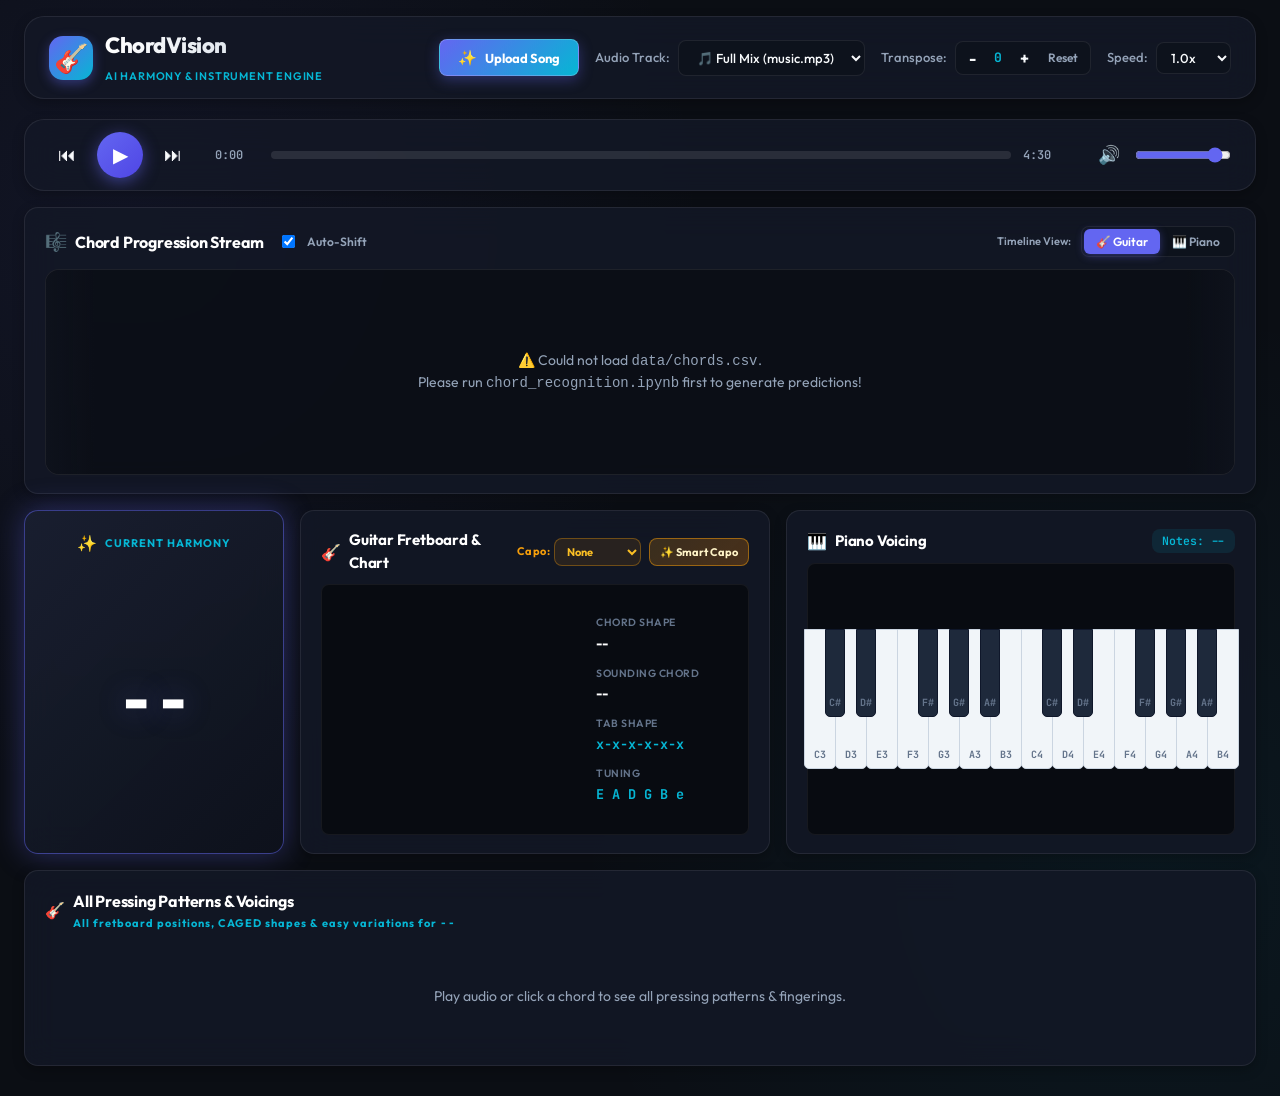
==== static/index.html @ 5709b626 "file upload function" ====
<!DOCTYPE html>
<html lang="en">
<head>
  <meta charset="UTF-8">
  <meta name="viewport" content="width=device-width, initial-scale=1.0">
  <title>ChordVision — AI Music & Chord Visualizer</title>
  <link rel="preconnect" href="https://fonts.googleapis.com">
  <link rel="preconnect" href="https://fonts.gstatic.com" crossorigin>
  <link href="https://fonts.googleapis.com/css2?family=JetBrains+Mono:wght@400;600;700&family=Outfit:wght@300;400;500;600;700;800&display=swap" rel="stylesheet">
  <link rel="stylesheet" href="/static/style.css">
</head>
<body>
  <div class="app-container">
    <!-- TOP NAVIGATION BAR -->
    <header class="app-header">
      <div class="brand">
        <div class="brand-icon">🎸</div>
        <div class="brand-text">
          <h1>ChordVision</h1>
          <span class="badge-tag">AI Harmony & Instrument Engine</span>
        </div>
      </div>

      <div class="header-controls">
        <!-- Upload Song Action Button -->
        <button id="btn-open-upload" class="btn btn-upload-hero" title="Upload any song for AI stem separation and chord detection">
          <span class="upload-icon">✨</span>
          <span>Upload Song</span>
        </button>

        <!-- Stem Selector Dropdown -->
        <div class="control-group">
          <label for="stem-select">Audio Track:</label>
          <select id="stem-select" class="custom-select">
            <option value="loading">Loading audio tracks...</option>
          </select>
        </div>

        <!-- Transpose Controller -->
        <div class="control-group transpose-group">
          <label>Transpose:</label>
          <div class="btn-group">
            <button id="transpose-down" class="btn btn-sm btn-icon" title="Transpose Down 1 Semitone">-</button>
            <span id="transpose-val" class="tag-val">0</span>
            <button id="transpose-up" class="btn btn-sm btn-icon" title="Transpose Up 1 Semitone">+</button>
            <button id="transpose-reset" class="btn btn-sm btn-ghost" title="Reset Key">Reset</button>
          </div>
        </div>

        <!-- Speed Selector -->
        <div class="control-group">
          <label for="speed-select">Speed:</label>
          <select id="speed-select" class="custom-select custom-select-sm">
            <option value="0.5">0.5x</option>
            <option value="0.75">0.75x</option>
            <option value="1.0" selected>1.0x</option>
            <option value="1.25">1.25x</option>
            <option value="1.5">1.5x</option>
          </select>
        </div>
      </div>
    </header>

    <!-- MAIN CONTENT -->
    <main class="main-layout">
      <!-- 1. AUDIO PLAYER BAR -->
      <section class="card player-bar">
        <div class="player-content">
          <!-- Play / Pause & Skip Buttons -->
          <div class="player-controls">
            <button id="btn-prev-chord" class="player-btn" title="Previous Chord (J)">⏮</button>
            <button id="btn-play-pause" class="player-btn play-btn-hero" title="Play / Pause (Space)">▶</button>
            <button id="btn-next-chord" class="player-btn" title="Next Chord (L)">⏭</button>
          </div>

          <!-- Scrubber and Timers -->
          <div class="player-scrubber-area">
            <span id="time-current" class="time-text">0:00</span>
            <div class="scrubber-bar-container" id="scrubber-container">
              <input type="range" id="audio-scrubber" min="0" max="100" value="0" step="0.01">
              <div id="scrubber-fill" class="scrubber-fill"></div>
            </div>
            <span id="time-total" class="time-text">0:00</span>
          </div>

          <!-- Volume & Mute -->
          <div class="player-volume-area">
            <button id="btn-mute" class="player-btn btn-sm" title="Mute (M)">🔊</button>
            <input type="range" id="volume-slider" min="0" max="1" step="0.01" value="0.9" class="volume-slider">
          </div>
        </div>
      </section>

      <!-- 2. FULL-WIDTH HORIZONTAL CHORD PROGRESSION TICKER -->
      <section class="card chord-timeline-section">
        <div class="sheet-header">
          <div class="sheet-title-area">
            <div class="section-title-tag">
              <span class="icon">🎼</span>
              <h2>Chord Progression Stream</h2>
            </div>
            
            <div class="sheet-toggles">
              <label class="toggle-label">
                <input type="checkbox" id="auto-scroll-toggle" checked>
                <span class="toggle-custom"></span>
                Auto-Shift
              </label>
            </div>
          </div>

          <!-- Mode Switcher in timeline section (Piano / Guitar) -->
          <div class="sheet-controls-area">
            <div class="control-group timeline-mode-group">
              <label style="font-size: 11px; font-weight: 600; color: var(--text-muted); margin-right: 2px;">Timeline View:</label>
              <div class="btn-group mode-toggle-group">
                <button id="mode-guitar" class="btn btn-sm btn-ghost active" data-mode="guitar">🎸 Guitar</button>
                <button id="mode-piano" class="btn btn-sm btn-ghost" data-mode="piano">🎹 Piano</button>
              </div>
            </div>
          </div>
        </div>

        <!-- Flowing Single-Row Chord Stream -->
        <div class="unified-timeline-wrapper">
          <div id="unified-timeline-container" class="unified-timeline-container">
            <div class="empty-state">Loading chords from data/chords.csv...</div>
          </div>
        </div>
      </section>

      <!-- 3. INSTRUMENT & HARMONY STAGE -->
      <section class="stage-grid" id="stage-grid">
        <!-- HERO CURRENT HARMONY CARD -->
        <div class="card hero-chord-card">
          <div class="hero-chord-header">
            <div class="header-title">
              <span class="header-icon">✨</span>
              <span class="subheading">CURRENT HARMONY</span>
            </div>
          </div>

          <div class="hero-chord-body">
            <div id="hero-chord-name" class="chord-display-text">--</div>
          </div>
        </div>

        <!-- GUITAR CHORD DIAGRAM CARD -->
        <div id="guitar-card" class="card guitar-card">
          <div class="card-header">
            <div class="header-title">
              <span class="header-icon">🎸</span>
              <h2>Guitar Fretboard & Chart</h2>
            </div>

            <!-- Smart Capo Toolbar -->
            <div class="capo-controls-group">
              <div class="capo-select-wrapper">
                <label for="capo-select" class="capo-label">Capo:</label>
                <select id="capo-select" class="custom-select capo-select">
                  <option value="0">None</option>
                  <option value="1">Capo 1</option>
                  <option value="2">Capo 2</option>
                  <option value="3">Capo 3</option>
                  <option value="4">Capo 4</option>
                  <option value="5">Capo 5</option>
                  <option value="6">Capo 6</option>
                  <option value="7">Capo 7</option>
                </select>
              </div>
              <button id="btn-smart-capo" class="btn btn-sm btn-smart-capo" title="Auto-find easiest open chord capo">
                ✨ Smart Capo
              </button>
            </div>
          </div>
          
          <div class="guitar-wrapper">
            <div class="guitar-chart-container">
              <svg id="guitar-chord-svg" viewBox="0 0 240 280" class="guitar-svg"></svg>
            </div>
            <div class="guitar-chord-meta">
              <div class="meta-item">
                <span class="meta-label">Chord Shape</span>
                <span id="guitar-chord-title" class="meta-val">--</span>
              </div>
              <div class="meta-item" id="capo-sounding-item">
                <span class="meta-label">Sounding Chord</span>
                <span id="guitar-sounding-title" class="meta-val">--</span>
              </div>
              <div class="meta-item">
                <span class="meta-label">Tab Shape</span>
                <span id="guitar-tab-text" class="meta-val mono">x-x-x-x-x-x</span>
              </div>
              <div class="meta-item">
                <span class="meta-label">Tuning</span>
                <span class="meta-val mono">E A D G B e</span>
              </div>
            </div>
          </div>
        </div>

        <!-- PIANO VISUALIZER CARD -->
        <div id="piano-card" class="card piano-card">
          <div class="card-header">
            <div class="header-title">
              <span class="header-icon">🎹</span>
              <h2>Piano Voicing</h2>
            </div>
            <span id="notes-label" class="notes-tag">Notes: --</span>
          </div>
          <div class="piano-wrapper">
            <div id="piano-keyboard" class="piano-keyboard">
              <!-- Keys generated dynamically by JS -->
            </div>
          </div>
        </div>
      </section>

      <!-- 4. ALL PRESSING PATTERNS & VOICINGS SECTION -->
      <section id="alternatives-section" class="card alternatives-section">
        <div class="alternatives-header">
          <div class="header-title">
            <span class="header-icon">🎸</span>
            <div class="title-with-subtitle">
              <h2>All Pressing Patterns & Voicings</h2>
              <span class="subheading">All fretboard positions, CAGED shapes & easy variations for <strong id="alt-target-chord" class="alt-target-highlight">--</strong></span>
            </div>
          </div>
        </div>

        <div id="alternatives-grid" class="alternatives-grid">
          <div class="empty-state">Play audio or click a chord to see all pressing patterns & fingerings.</div>
        </div>
      </section>
    </main>

    <!-- UPLOAD MUSIC MODAL -->
    <div id="upload-modal-overlay" class="modal-overlay" aria-hidden="true">
      <div class="modal-card">
        <div class="modal-header">
          <div class="modal-title-group">
            <div class="modal-icon">🎵</div>
            <div>
              <h3>AI Music Separation & Chord Analysis</h3>
              <p class="modal-subtitle">Upload any song to extract stems and auto-detect chords using RTX GPU</p>
            </div>
          </div>
          <button id="btn-close-upload" class="btn-modal-close" title="Close">✕</button>
        </div>

        <div class="modal-body">
          <!-- ERROR BANNER -->
          <div id="upload-error-banner" class="upload-error-banner" style="display: none;">
            <span class="error-icon">⚠️</span>
            <span id="upload-error-msg" class="error-text">An error occurred</span>
            <button id="btn-retry-upload" class="btn btn-sm btn-ghost">Reset</button>
          </div>

          <!-- 1. FILE SELECTION FORM SECTION -->
          <div id="upload-form-section" class="upload-form-section">
            <div id="upload-dropzone" class="upload-dropzone">
              <div class="dropzone-icon">🚀</div>
              <h4>Drag & drop song here</h4>
              <p class="dropzone-hint">Supports MP3, WAV, M4A, FLAC, OGG, AAC</p>
              <button type="button" class="btn btn-sm btn-select-file">Browse Audio File</button>
              <input type="file" id="music-file-input" accept="audio/*,.mp3,.wav,.m4a,.flac,.ogg,.aac" style="display: none;">
            </div>

            <div id="file-details" class="file-details-card" style="display: none;">
              <div class="file-info-group">
                <span class="file-type-badge">AUDIO</span>
                <div class="file-text-info">
                  <span id="selected-file-name" class="file-name">song.mp3</span>
                  <span id="selected-file-size" class="file-size">0.00 MB</span>
                </div>
              </div>
              <button id="btn-remove-file" class="btn-remove-file" title="Remove file">✕</button>
            </div>

            <div class="upload-feature-pills">
              <div class="feature-pill"><span>🎛️</span> Demucs 4-Stem Separation</div>
              <div class="feature-pill"><span>🎹</span> Accompaniment Mixing</div>
              <div class="feature-pill"><span>🎼</span> BTC Transformer Chords</div>
            </div>

            <div class="modal-actions">
              <button id="btn-start-upload" class="btn btn-hero-action" disabled>
                <span>⚡ Start AI Processing</span>
              </button>
            </div>
          </div>

          <!-- 2. LIVE PROGRESS TRACKING SECTION -->
          <div id="upload-progress-section" class="upload-progress-section" style="display: none;">
            <div class="progress-header-info">
              <div class="progress-status-container">
                <div class="spinner-ring"></div>
                <span id="progress-status-text" class="progress-title">Processing Audio...</span>
              </div>
              <span id="progress-elapsed-time" class="progress-time-badge">0s elapsed</span>
            </div>

            <div class="progress-bar-track">
              <div id="upload-progress-fill" class="progress-bar-fill" style="width: 0%;"></div>
            </div>
            <div class="progress-percentage-label">
              <span>Overall Progress</span>
              <span id="upload-progress-percent" class="percent-val">0%</span>
            </div>

            <!-- MULTI-STEP CHECKLIST -->
            <div class="pipeline-steps-list">
              <div id="step-converting" class="pipeline-step-row">
                <div class="step-icon-col">📥</div>
                <div class="step-content-col">
                  <div class="step-name">1. Upload & Audio Standardization</div>
                  <div class="step-desc">FFmpeg 44.1kHz High-Fidelity Audio Conversion</div>
                </div>
                <span class="step-badge">Pending</span>
              </div>

              <div id="step-separating" class="pipeline-step-row">
                <div class="step-icon-col">🎛️</div>
                <div class="step-content-col">
                  <div class="step-name">2. Demucs AI Stem Separation</div>
                  <div class="step-desc">Extract Vocals, Bass, Drums & Other on GPU</div>
                </div>
                <span class="step-badge">Pending</span>
              </div>

              <div id="step-combining" class="pipeline-step-row">
                <div class="step-icon-col">🎹</div>
                <div class="step-content-col">
                  <div class="step-name">3. Harmonic Stem Synthesis</div>
                  <div class="step-desc">Combine Bass + Other into clean accompaniment</div>
                </div>
                <span class="step-badge">Pending</span>
              </div>

              <div id="step-recognizing" class="pipeline-step-row">
                <div class="step-icon-col">🎼</div>
                <div class="step-content-col">
                  <div class="step-name">4. BTC Transformer Chord Recognition</div>
                  <div class="step-desc">170-Chord AI Vocabulary Detection</div>
                </div>
                <span class="step-badge">Pending</span>
              </div>

              <div id="step-completed" class="pipeline-step-row">
                <div class="step-icon-col">✨</div>
                <div class="step-content-col">
                  <div class="step-name">5. Ready & Visualized</div>
                  <div class="step-desc">Reloading live timeline and audio stems</div>
                </div>
                <span class="step-badge">Pending</span>
              </div>
            </div>
          </div>
        </div>
      </div>
    </div>

    <!-- Hidden native audio element -->
    <audio id="audio-player" preload="auto"></audio>
  </div>

  <!-- Modular ES Script -->
  <script type="module" src="/static/js/main.js"></script>
</body>
</html>
---- static/style.css ----
/* =========================================================
   ChordVision — Modern Glassmorphic Dark UI Theme
   ========================================================= */

:root {
  --bg-main: #0b0e14;
  --bg-card: rgba(19, 24, 38, 0.85);
  --bg-card-hover: rgba(26, 33, 52, 0.95);
  --bg-panel: rgba(14, 18, 28, 0.9);
  --border-subtle: rgba(255, 255, 255, 0.08);
  --border-active: rgba(99, 102, 241, 0.5);

  --accent-primary: #6366f1;
  --accent-primary-hover: #4f46e5;
  --accent-primary-glow: rgba(99, 102, 241, 0.35);

  --accent-cyan: #06b6d4;
  --accent-emerald: #10b981;
  --accent-amber: #f59e0b;
  --accent-rose: #f43f5e;
  --accent-purple: #a855f7;

  --text-main: #f8fafc;
  --text-muted: #94a3b8;
  --text-dim: #64748b;

  --font-family: 'Outfit', -apple-system, BlinkMacSystemFont, sans-serif;
  --font-mono: 'JetBrains Mono', monospace;

  --radius-sm: 8px;
  --radius-md: 14px;
  --radius-lg: 20px;
  --radius-full: 9999px;

  --shadow-sm: 0 4px 12px rgba(0, 0, 0, 0.25);
  --shadow-md: 0 8px 24px rgba(0, 0, 0, 0.35);
  --shadow-glow: 0 0 30px var(--accent-primary-glow);
}

*,
*::before,
*::after {
  box-sizing: border-box;
  margin: 0;
  padding: 0;
}

body {
  background-color: var(--bg-main);
  background-image:
    radial-gradient(circle at 10% 20%, rgba(99, 102, 241, 0.08) 0%, transparent 40%),
    radial-gradient(circle at 90% 80%, rgba(6, 182, 212, 0.06) 0%, transparent 40%);
  color: var(--text-main);
  font-family: var(--font-family);
  min-height: 100vh;
  overflow-x: hidden;
  line-height: 1.5;
}

/* =========================================================
   APP CONTAINER & HEADER
   ========================================================= */

.app-container {
  display: flex;
  flex-direction: column;
  min-height: 100vh;
  max-width: 1700px;
  margin: 0 auto;
  padding: 16px 24px 32px 24px;
}

.app-header {
  display: flex;
  justify-content: space-between;
  align-items: center;
  padding: 12px 24px;
  background: var(--bg-card);
  backdrop-filter: blur(16px);
  border: 1px solid var(--border-subtle);
  border-radius: var(--radius-lg);
  margin-bottom: 20px;
  box-shadow: var(--shadow-sm);
  flex-wrap: wrap;
  gap: 16px;
}

.brand {
  display: flex;
  align-items: center;
  gap: 12px;
}

.brand-icon {
  font-size: 28px;
  background: linear-gradient(135deg, #6366f1, #06b6d4);
  width: 44px;
  height: 44px;
  display: flex;
  align-items: center;
  justify-content: center;
  border-radius: var(--radius-md);
  box-shadow: 0 4px 12px rgba(99, 102, 241, 0.4);
}

.brand-text h1 {
  font-size: 22px;
  font-weight: 800;
  letter-spacing: -0.5px;
  background: linear-gradient(90deg, #ffffff, #cbd5e1);
  -webkit-background-clip: text;
  background-clip: text;
  -webkit-text-fill-color: transparent;
}

.badge-tag {
  font-size: 11px;
  font-weight: 600;
  text-transform: uppercase;
  letter-spacing: 0.8px;
  color: var(--accent-cyan);
}

.header-controls {
  display: flex;
  align-items: center;
  gap: 16px;
  flex-wrap: wrap;
}

.control-group {
  display: flex;
  align-items: center;
  gap: 8px;
}

.control-group label {
  font-size: 13px;
  font-weight: 500;
  color: var(--text-muted);
}

.custom-select {
  background: rgba(14, 18, 28, 0.9);
  color: var(--text-main);
  border: 1px solid var(--border-subtle);
  padding: 8px 14px;
  border-radius: var(--radius-sm);
  font-family: var(--font-family);
  font-size: 13px;
  font-weight: 500;
  cursor: pointer;
  outline: none;
  transition: all 0.2s ease;
}

.custom-select:hover,
.custom-select:focus {
  border-color: var(--accent-primary);
  box-shadow: 0 0 10px rgba(99, 102, 241, 0.25);
}

.custom-select-sm {
  padding: 6px 10px;
}

.btn-group {
  display: flex;
  align-items: center;
  background: rgba(14, 18, 28, 0.9);
  border: 1px solid var(--border-subtle);
  border-radius: var(--radius-sm);
  padding: 2px;
}

.mode-toggle-group .btn {
  border-radius: 6px;
  padding: 5px 12px;
  font-size: 12px;
}

.mode-toggle-group .btn.active {
  background: var(--accent-primary);
  color: #fff;
  box-shadow: 0 2px 8px rgba(99, 102, 241, 0.4);
}

.btn {
  background: var(--accent-primary);
  color: #fff;
  border: none;
  padding: 8px 14px;
  border-radius: var(--radius-sm);
  font-family: var(--font-family);
  font-size: 13px;
  font-weight: 600;
  cursor: pointer;
  transition: all 0.2s ease;
}

.btn:hover {
  background: var(--accent-primary-hover);
}

.btn-sm {
  padding: 4px 10px;
  font-size: 12px;
}

.btn-icon {
  width: 28px;
  height: 28px;
  display: flex;
  align-items: center;
  justify-content: center;
  background: transparent;
  color: var(--text-main);
  font-size: 16px;
  font-weight: bold;
}

.btn-icon:hover {
  background: rgba(255, 255, 255, 0.1);
  color: #fff;
}

.btn-ghost {
  background: transparent;
  color: var(--text-muted);
}

.btn-ghost:hover {
  background: rgba(255, 255, 255, 0.08);
  color: var(--text-main);
}

.tag-val {
  font-family: var(--font-mono);
  font-size: 13px;
  font-weight: 700;
  min-width: 24px;
  text-align: center;
  color: var(--accent-cyan);
}

/* =========================================================
   MAIN LAYOUT & STAGE GRID
   ========================================================= */

.main-layout {
  display: flex;
  flex-direction: column;
  gap: 16px;
  flex: 1;
}

.card {
  background: var(--bg-card);
  backdrop-filter: blur(16px);
  border: 1px solid var(--border-subtle);
  border-radius: var(--radius-md);
  padding: 18px 20px;
  box-shadow: var(--shadow-sm);
  position: relative;
  overflow: hidden;
  transition: border-color 0.2s ease, box-shadow 0.2s ease;
}

/* --- SECTION 1: CHORD TIMELINE RIBBON --- */
.chord-timeline-section {
  display: flex;
  flex-direction: column;
  gap: 12px;
}

.sheet-header {
  display: flex;
  justify-content: space-between;
  align-items: center;
  gap: 14px;
  flex-wrap: wrap;
}

.sheet-title-area {
  display: flex;
  align-items: center;
  gap: 12px;
}

.section-title-tag {
  display: flex;
  align-items: center;
  gap: 8px;
}

.section-title-tag .icon {
  font-size: 18px;
}

.section-title-tag h2 {
  font-size: 16px;
  font-weight: 700;
  color: #fff;
  letter-spacing: -0.2px;
}

.toggle-label {
  display: flex;
  align-items: center;
  gap: 6px;
  font-size: 12px;
  font-weight: 600;
  color: var(--text-muted);
  cursor: pointer;
  margin-left: 6px;
}

.sheet-controls-area {
  display: flex;
  align-items: center;
  gap: 14px;
  flex-wrap: wrap;
}

.timeline-mode-group {
  display: flex;
  align-items: center;
}

.sheet-search-bar {
  display: flex;
  align-items: center;
  gap: 8px;
  width: 240px;
}

.input-search {
  width: 100%;
  background: rgba(14, 18, 28, 0.9);
  color: #fff;
  border: 1px solid var(--border-subtle);
  padding: 6px 12px;
  border-radius: var(--radius-sm);
  font-family: var(--font-family);
  font-size: 12px;
  outline: none;
  transition: all 0.2s ease;
}

.input-search:focus {
  border-color: var(--accent-primary);
}

/* --- SECTION 2: INSTRUMENT & HARMONY STAGE --- */
.stage-grid {
  display: grid;
  grid-template-columns: 280px 1.25fr 1.25fr;
  gap: 16px;
  align-items: stretch;
}

@media (max-width: 1300px) {
  .stage-grid {
    grid-template-columns: 260px 1fr 1fr;
  }
}

@media (max-width: 1050px) {
  .stage-grid {
    grid-template-columns: repeat(auto-fit, minmax(320px, 1fr));
  }
}

@media (max-width: 750px) {
  .stage-grid {
    grid-template-columns: 1fr;
  }
}

/* =========================================================
   HERO ACTIVE CHORD CARD (THINNER PANEL)
   ========================================================= */

.hero-chord-card {
  display: flex;
  flex-direction: column;
  justify-content: center;
  align-items: center;
  background: linear-gradient(135deg, rgba(26, 32, 50, 0.9), rgba(14, 18, 28, 0.95));
  border: 1px solid var(--border-active);
  box-shadow: var(--shadow-glow);
  text-align: center;
  min-height: 310px;
  padding: 20px 16px;
}

.hero-chord-header {
  display: flex;
  justify-content: center;
  align-items: center;
  margin-bottom: 16px;
  width: 100%;
}

.subheading {
  font-size: 11px;
  font-weight: 700;
  letter-spacing: 1px;
  color: var(--accent-cyan);
}

.hero-chord-body {
  display: flex;
  flex-direction: column;
  align-items: center;
  justify-content: center;
  flex: 1;
}

.chord-display-text {
  font-family: var(--font-mono);
  font-size: 64px;
  font-weight: 800;
  line-height: 1.1;
  letter-spacing: -1px;
  color: #ffffff;
  text-shadow: 0 0 30px var(--accent-primary-glow);
  transition: all 0.15s cubic-bezier(0.4, 0, 0.2, 1);
}

.chord-subtext {
  font-size: 12.5px;
  font-weight: 500;
  color: var(--text-muted);
  margin-top: 4px;
}

.upcoming-strip {
  display: flex;
  align-items: center;
  gap: 8px;
  background: rgba(0, 0, 0, 0.35);
  padding: 8px 10px;
  border-radius: var(--radius-sm);
  margin-top: 8px;
  border: 1px solid rgba(255, 255, 255, 0.05);
}

.upcoming-label {
  font-size: 9.5px;
  font-weight: 700;
  color: var(--text-dim);
  letter-spacing: 0.8px;
}

.upcoming-chords {
  display: flex;
  gap: 6px;
  flex: 1;
  overflow-x: auto;
  scrollbar-width: none;
}

.upcoming-chip {
  font-family: var(--font-mono);
  font-size: 11px;
  font-weight: 700;
  background: rgba(255, 255, 255, 0.06);
  color: var(--text-main);
  padding: 2px 6px;
  border-radius: var(--radius-sm);
  border: 1px solid transparent;
  white-space: nowrap;
}

/* =========================================================
   GUITAR CHORD DIAGRAM (BIGGER CHART)
   ========================================================= */

.guitar-card {
  display: flex;
  flex-direction: column;
  justify-content: space-between;
  min-height: 310px;
}

/* Smart Capo Toolbar */
.capo-controls-group {
  display: flex;
  align-items: center;
  gap: 8px;
}

.capo-select-wrapper {
  display: flex;
  align-items: center;
  gap: 4px;
}

.capo-label {
  font-size: 11px;
  font-weight: 700;
  color: var(--accent-amber);
  letter-spacing: 0.5px;
}

.capo-select {
  height: 28px;
  padding: 2px 20px 2px 8px;
  font-size: 11px;
  font-weight: 700;
  background-color: rgba(245, 158, 11, 0.1);
  border: 1px solid rgba(245, 158, 11, 0.35);
  color: #fbbf24;
  border-radius: var(--radius-sm);
}

.capo-select:hover,
.capo-select:focus {
  border-color: #f59e0b;
  box-shadow: 0 0 10px rgba(245, 158, 11, 0.35);
}

.btn-smart-capo {
  height: 28px;
  padding: 0 10px;
  font-size: 11px;
  font-weight: 700;
  background: linear-gradient(135deg, rgba(245, 158, 11, 0.18), rgba(217, 119, 6, 0.28));
  border: 1px solid rgba(245, 158, 11, 0.5);
  color: #fef3c7;
  border-radius: var(--radius-sm);
  transition: all 0.2s cubic-bezier(0.4, 0, 0.2, 1);
  white-space: nowrap;
}

.btn-smart-capo:hover {
  background: linear-gradient(135deg, rgba(245, 158, 11, 0.35), rgba(217, 119, 6, 0.45));
  border-color: #f59e0b;
  box-shadow: 0 0 14px rgba(245, 158, 11, 0.45);
  transform: translateY(-1px);
}

.btn-smart-capo.has-recommendation {
  border-color: #fbbf24;
  box-shadow: 0 0 10px rgba(245, 158, 11, 0.3);
}

.guitar-wrapper {
  display: flex;
  align-items: center;
  justify-content: space-around;
  background: #080b11;
  border-radius: var(--radius-sm);
  border: 1px solid rgba(255, 255, 255, 0.06);
  padding: 12px 18px;
  gap: 20px;
  flex: 1;
}

.guitar-chart-container {
  display: flex;
  justify-content: center;
  align-items: center;
}

.guitar-svg {
  width: 195px;
  height: 225px;
}

.guitar-chord-meta {
  display: flex;
  flex-direction: column;
  gap: 12px;
  min-width: 120px;
}

.meta-item {
  display: flex;
  flex-direction: column;
  gap: 2px;
}

.meta-label {
  font-size: 10.5px;
  font-weight: 600;
  color: var(--text-dim);
  text-transform: uppercase;
  letter-spacing: 0.5px;
}

.meta-val {
  font-size: 14px;
  font-weight: 700;
  color: #fff;
}

.meta-val.mono {
  font-family: var(--font-mono);
  font-size: 13.5px;
  color: var(--accent-cyan);
}

/* =========================================================
   INTERACTIVE PIANO VOICING (BIGGER CHART)
   ========================================================= */

.piano-card {
  display: flex;
  flex-direction: column;
  justify-content: space-between;
  min-height: 310px;
}

.card-header {
  display: flex;
  justify-content: space-between;
  align-items: center;
  margin-bottom: 10px;
}

.header-title {
  display: flex;
  align-items: center;
  gap: 8px;
}

.header-title h2 {
  font-size: 15px;
  font-weight: 700;
  color: #fff;
  letter-spacing: -0.2px;
}

.notes-tag {
  font-family: var(--font-mono);
  font-size: 11.5px;
  font-weight: 600;
  color: var(--accent-cyan);
  background: rgba(6, 182, 212, 0.1);
  padding: 3px 10px;
  border-radius: var(--radius-sm);
}

.piano-wrapper {
  background: #080b11;
  padding: 16px 14px;
  border-radius: var(--radius-sm);
  border: 1px solid rgba(255, 255, 255, 0.06);
  display: flex;
  justify-content: center;
  align-items: center;
  flex: 1;
}

.piano-keyboard {
  display: flex;
  position: relative;
  height: 140px;
  user-select: none;
}

.piano-key {
  position: relative;
  border-radius: 0 0 5px 5px;
  cursor: pointer;
  transition: all 0.15s ease;
}

.piano-key.white {
  width: 32px;
  height: 140px;
  background: #f1f5f9;
  border: 1px solid #cbd5e1;
  z-index: 1;
  margin-right: -1px;
}

.piano-key.black {
  width: 20px;
  height: 88px;
  background: #1e293b;
  border: 1px solid #0f172a;
  z-index: 2;
  margin-left: -10px;
  margin-right: -10px;
}

.piano-key.active.white {
  background: linear-gradient(to bottom, #818cf8, #4f46e5);
  border-color: #6366f1;
  box-shadow: 0 0 16px rgba(99, 102, 241, 0.85);
}

.piano-key.active.black {
  background: linear-gradient(to bottom, #06b6d4, #0891b2);
  border-color: #22d3ee;
  box-shadow: 0 0 16px rgba(6, 182, 212, 0.85);
}

.piano-key-label {
  position: absolute;
  bottom: 6px;
  left: 50%;
  transform: translateX(-50%);
  font-family: var(--font-mono);
  font-size: 10px;
  font-weight: 700;
  color: #64748b;
  pointer-events: none;
}

.piano-key.active .piano-key-label {
  color: #ffffff;
}

/* Unified Timeline Container - Single Row Carousel Strip */
.unified-timeline-wrapper {
  flex: 1;
  min-height: 200px;
  background: rgba(0, 0, 0, 0.35);
  border: 1px solid var(--border-subtle);
  border-radius: var(--radius-md);
  padding: 16px;
  display: flex;
  flex-direction: column;
  justify-content: center;
  overflow: hidden;
  position: relative;
}

/* Gradient fade on left and right edges for a sleek timeline ticker effect */
.unified-timeline-wrapper::before,
.unified-timeline-wrapper::after {
  content: '';
  position: absolute;
  top: 0;
  bottom: 0;
  width: 48px;
  pointer-events: none;
  z-index: 10;
}

.unified-timeline-wrapper::before {
  left: 0;
  background: linear-gradient(to right, rgba(14, 18, 28, 0.95), transparent);
}

.unified-timeline-wrapper::after {
  right: 0;
  background: linear-gradient(to left, rgba(14, 18, 28, 0.95), transparent);
}

.unified-timeline-container {
  display: flex;
  flex-direction: row;
  flex-wrap: nowrap;
  align-items: center;
  overflow-x: auto;
  overflow-y: hidden;
  gap: 14px;
  padding: 24px 60px;
  scroll-behavior: smooth;
  scrollbar-width: thin;
  -webkit-overflow-scrolling: touch;
}

.timeline-chord-card {
  position: relative;
  flex: 0 0 152px;
  width: 152px;
  min-width: 152px;
  height: 200px;
  background: rgba(255, 255, 255, 0.03);
  border: 1px solid var(--border-subtle);
  border-radius: var(--radius-md);
  padding: 25px 5px;
  text-align: center;
  cursor: pointer;
  transition: all 0.25s cubic-bezier(0.4, 0, 0.2, 1);
  overflow: hidden;
  display: flex;
  flex-direction: column;
  justify-content: flex-start;
  align-items: center;
  user-select: none;
}

.timeline-chord-card:hover {
  background: var(--bg-card-hover);
  border-color: rgba(99, 102, 241, 0.4);
  transform: translateY(-4px) scale(1.02);
}

.timeline-chord-card.active {
  background: linear-gradient(135deg, rgba(99, 102, 241, 0.45), rgba(6, 182, 212, 0.35));
  border-color: #38bdf8;
  box-shadow: 0 0 28px rgba(56, 189, 248, 0.6), 0 8px 24px rgba(0, 0, 0, 0.5);
  transform: scale(1.08);
  z-index: 5;
}

.chord-top-bar {
  position: absolute;
  top: 0;
  left: 0;
  height: 4px;
  width: 100%;
  opacity: 0.85;
}

.timeline-chord-card.active .chord-top-bar {
  height: 5px;
  box-shadow: 0 0 10px #38bdf8;
}

.card-chord-name {
  font-family: var(--font-mono);
  font-size: 24px;
  font-weight: 800;
  color: #fff;
  text-align: center;
  margin: 0 0 0 0;
  line-height: 1.0;
  letter-spacing: -0.5px;
}

.timeline-chord-card.active .card-chord-name {
  color: #ffffff;
  text-shadow: 0 0 15px rgba(56, 189, 248, 0.9);
}

/* Visual Container (Mini Fretboard or Mini Piano Keyboard) */
.card-visual-container {
  display: flex;
  justify-content: center;
  align-items: center;
  height: 100px;
  width: 100%;
  margin: 0;
  position: relative;
}

.card-mini-guitar,
.card-mini-piano {
  display: flex;
  justify-content: center;
  align-items: center;
  width: 100%;
  height: 100%;
}

.mini-fretboard-svg {
  width: 120px;
  height: 100px;
  filter: drop-shadow(0 2px 5px rgba(0, 0, 0, 0.35));
}

.mini-piano-svg {
  width: 100px;
  height: 60px;
  filter: drop-shadow(0 2px 5px rgba(0, 0, 0, 0.35));
}

.mini-rest-label {
  font-size: 13px;
  font-weight: 600;
  color: var(--text-dim);
  font-style: italic;
}

/* Card Bottom Section (Duration above Time) */
.card-chord-bottom {
  margin-top: 10px;
  display: flex;
  flex-direction: column;
  align-items: center;
  gap: 2px;
  padding-bottom: 2px;
}

.card-chord-dur {
  font-family: var(--font-mono);
  font-size: 11px;
  font-weight: 700;
  color: var(--accent-cyan);
  background: rgba(6, 182, 212, 0.12);
  padding: 1px 6px;
  border-radius: 4px;
  display: inline-block;
}

/* Timeline Mode Toggling */
.unified-timeline-container[data-timeline-mode="piano"] .card-mini-guitar {
  display: none !important;
}

.unified-timeline-container[data-timeline-mode="piano"] .card-mini-piano {
  display: flex !important;
}

.unified-timeline-container[data-timeline-mode="guitar"] .card-mini-piano {
  display: none !important;
}

.unified-timeline-container[data-timeline-mode="guitar"] .card-mini-guitar {
  display: flex !important;
}

.card-chord-time {
  font-family: var(--font-mono);
  font-size: 10px;
  font-weight: 600;
  color: var(--text-dim);
}

.timeline-chord-card.active .card-chord-time {
  color: #f1f5f9;
  font-weight: 700;
}

.empty-state {
  flex: 1;
  text-align: center;
  padding: 40px;
  color: var(--text-muted);
  font-size: 14px;
  white-space: nowrap;
}

/* =========================================================
   TOP AUDIO PLAYER BAR
   ========================================================= */

.player-bar {
  width: 100%;
  background: var(--bg-card);
  backdrop-filter: blur(16px);
  border: 1px solid var(--border-subtle);
  border-radius: var(--radius-lg);
  padding: 12px 24px;
  box-shadow: var(--shadow-sm);
}

.player-content {
  display: flex;
  align-items: center;
  gap: 24px;
}

.player-controls {
  display: flex;
  align-items: center;
  gap: 12px;
}

.player-btn {
  background: transparent;
  border: none;
  color: var(--text-main);
  font-size: 18px;
  cursor: pointer;
  width: 36px;
  height: 36px;
  border-radius: 50%;
  display: flex;
  align-items: center;
  justify-content: center;
  transition: all 0.15s ease;
}

.player-btn:hover {
  background: rgba(255, 255, 255, 0.1);
}

.play-btn-hero {
  width: 46px;
  height: 46px;
  background: linear-gradient(135deg, #6366f1, #4f46e5);
  color: #fff;
  font-size: 20px;
  box-shadow: 0 4px 16px rgba(99, 102, 241, 0.5);
}

.play-btn-hero:hover {
  transform: scale(1.06);
  box-shadow: 0 6px 20px rgba(99, 102, 241, 0.7);
}

.player-scrubber-area {
  display: flex;
  align-items: center;
  gap: 12px;
  flex: 1;
}

.time-text {
  font-family: var(--font-mono);
  font-size: 12px;
  font-weight: 600;
  color: var(--text-muted);
  min-width: 44px;
}

.scrubber-bar-container {
  position: relative;
  flex: 1;
  height: 8px;
  background: rgba(255, 255, 255, 0.1);
  border-radius: 4px;
  display: flex;
  align-items: center;
  cursor: pointer;
}

#audio-scrubber {
  position: absolute;
  width: 100%;
  height: 100%;
  opacity: 0;
  cursor: pointer;
  z-index: 5;
}

.scrubber-fill {
  position: absolute;
  top: 0;
  left: 0;
  height: 100%;
  width: 0%;
  background: linear-gradient(90deg, #6366f1, #06b6d4);
  border-radius: 4px;
  pointer-events: none;
}

.player-volume-area {
  display: flex;
  align-items: center;
  gap: 8px;
  width: 140px;
}

.volume-slider {
  width: 100%;
  accent-color: var(--accent-primary);
  cursor: pointer;
}

/* Custom Scrollbar */
::-webkit-scrollbar {
  width: 6px;
  height: 6px;
}

::-webkit-scrollbar-track {
  background: transparent;
}

::-webkit-scrollbar-thumb {
  background: rgba(255, 255, 255, 0.15);
  border-radius: 3px;
}

::-webkit-scrollbar-thumb:hover {
  background: rgba(255, 255, 255, 0.3);
}

/* =========================================================
   ALTERNATIVE & EASIER VOICINGS SECTION
   ========================================================= */

.alternatives-section {
  display: flex;
  flex-direction: column;
  gap: 14px;
}

.alternatives-header {
  display: flex;
  justify-content: space-between;
  align-items: center;
}

.title-with-subtitle {
  display: flex;
  flex-direction: column;
  gap: 2px;
}

.title-with-subtitle h2 {
  font-size: 16px;
  font-weight: 700;
  color: #ffffff;
  letter-spacing: -0.2px;
}

.alt-target-highlight {
  color: var(--accent-cyan);
  font-family: var(--font-mono);
  font-weight: 800;
}

.alternatives-grid {
  display: grid;
  grid-template-columns: repeat(auto-fit, minmax(220px, 1fr));
  gap: 16px;
  width: 100%;
}

.alt-chord-card {
  background: rgba(255, 255, 255, 0.03);
  border: 1px solid var(--border-subtle);
  border-radius: var(--radius-md);
  padding: 16px 14px;
  display: flex;
  flex-direction: column;
  align-items: center;
  gap: 10px;
  cursor: pointer;
  transition: all 0.22s cubic-bezier(0.4, 0, 0.2, 1);
  position: relative;
  overflow: hidden;
}

.alt-chord-card:hover {
  background: rgba(255, 255, 255, 0.06);
  border-color: rgba(56, 189, 248, 0.4);
  transform: translateY(-2px);
  box-shadow: 0 8px 24px rgba(0, 0, 0, 0.4);
}

.alt-chord-card.selected {
  border-color: var(--accent-cyan);
  background: rgba(6, 182, 212, 0.08);
  box-shadow: 0 0 16px rgba(6, 182, 212, 0.3);
}

.alt-card-header {
  display: flex;
  justify-content: center;
  align-items: center;
  width: 100%;
}

.alt-chord-name {
  font-family: var(--font-mono);
  font-size: 13px;
  font-weight: 800;
  color: #ffffff;
  text-align: center;
}

.alt-visual-wrapper {
  width: 86px;
  height: 86px;
  display: flex;
  align-items: center;
  justify-content: center;
}

.alt-tab-row {
  display: flex;
  align-items: center;
  gap: 6px;
  font-family: var(--font-mono);
  font-size: 11px;
}

.alt-tab-label {
  color: var(--text-dim);
  font-weight: 600;
}

.alt-tab-val {
  color: var(--accent-cyan);
  font-weight: 700;
  background: rgba(6, 182, 212, 0.1);
  padding: 1px 6px;
  border-radius: 4px;
}

.btn-inspect-alt {
  font-size: 11px;
  font-weight: 700;
  padding: 4px 10px;
  width: 100%;
  justify-content: center;
  border-radius: var(--radius-sm);
  background: rgba(255, 255, 255, 0.04);
  border: 1px solid rgba(255, 255, 255, 0.08);
  color: var(--text-main);
  transition: all 0.2s ease;
  margin-top: 4px;
}

.alt-chord-card:hover .btn-inspect-alt {
  background: rgba(56, 189, 248, 0.18);
  border-color: rgba(56, 189, 248, 0.4);
  color: #38bdf8;
}

/* =========================================================
   UPLOAD SONG HEADER BUTTON & MODAL
   ========================================================= */

.btn-upload-hero {
  background: linear-gradient(135deg, #6366f1, #06b6d4);
  color: #ffffff;
  font-weight: 700;
  font-size: 13px;
  padding: 8px 18px;
  border-radius: var(--radius-sm);
  border: 1px solid rgba(255, 255, 255, 0.2);
  display: inline-flex;
  align-items: center;
  gap: 8px;
  cursor: pointer;
  box-shadow: 0 4px 14px rgba(99, 102, 241, 0.35);
  transition: all 0.25s cubic-bezier(0.4, 0, 0.2, 1);
}

.btn-upload-hero:hover {
  transform: translateY(-2px);
  box-shadow: 0 6px 20px rgba(99, 102, 241, 0.5), 0 0 25px rgba(6, 182, 212, 0.4);
  filter: brightness(1.1);
}

.btn-upload-hero .upload-icon {
  font-size: 15px;
  animation: pulse-sparkle 2s infinite ease-in-out;
}

@keyframes pulse-sparkle {
  0%, 100% { transform: scale(1); opacity: 0.9; }
  50% { transform: scale(1.25); opacity: 1; }
}

/* MODAL OVERLAY */
.modal-overlay {
  position: fixed;
  top: 0;
  left: 0;
  right: 0;
  bottom: 0;
  background: rgba(4, 7, 13, 0.78);
  backdrop-filter: blur(12px);
  -webkit-backdrop-filter: blur(12px);
  display: flex;
  align-items: center;
  justify-content: center;
  z-index: 9999;
  opacity: 0;
  pointer-events: none;
  transition: opacity 0.3s ease;
  padding: 20px;
}

.modal-overlay.active {
  opacity: 1;
  pointer-events: auto;
}

.modal-card {
  background: rgba(18, 24, 38, 0.95);
  border: 1px solid rgba(255, 255, 255, 0.12);
  border-radius: var(--radius-lg);
  box-shadow: 0 20px 50px rgba(0, 0, 0, 0.6), 0 0 35px rgba(99, 102, 241, 0.2);
  width: 100%;
  max-width: 580px;
  overflow: hidden;
  transform: scale(0.95) translateY(10px);
  transition: all 0.3s cubic-bezier(0.34, 1.56, 0.64, 1);
}

.modal-overlay.active .modal-card {
  transform: scale(1) translateY(0);
}

.modal-header {
  display: flex;
  justify-content: space-between;
  align-items: center;
  padding: 20px 24px;
  border-bottom: 1px solid var(--border-subtle);
  background: rgba(255, 255, 255, 0.02);
}

.modal-title-group {
  display: flex;
  align-items: center;
  gap: 14px;
}

.modal-icon {
  font-size: 24px;
  width: 42px;
  height: 42px;
  display: flex;
  align-items: center;
  justify-content: center;
  background: rgba(99, 102, 241, 0.15);
  border: 1px solid rgba(99, 102, 241, 0.3);
  border-radius: var(--radius-md);
}

.modal-title-group h3 {
  font-size: 18px;
  font-weight: 700;
  color: #ffffff;
  letter-spacing: -0.3px;
}

.modal-subtitle {
  font-size: 12px;
  color: var(--text-muted);
  margin-top: 2px;
}

.btn-modal-close {
  background: rgba(255, 255, 255, 0.05);
  border: 1px solid var(--border-subtle);
  color: var(--text-muted);
  width: 32px;
  height: 32px;
  border-radius: var(--radius-sm);
  display: flex;
  align-items: center;
  justify-content: center;
  cursor: pointer;
  transition: all 0.2s ease;
  font-size: 14px;
}

.btn-modal-close:hover {
  background: rgba(244, 63, 94, 0.2);
  border-color: rgba(244, 63, 94, 0.4);
  color: #ffffff;
}

.modal-body {
  padding: 24px;
}

/* DROPZONE */
.upload-dropzone {
  border: 2px dashed rgba(99, 102, 241, 0.4);
  background: rgba(99, 102, 241, 0.04);
  border-radius: var(--radius-md);
  padding: 36px 20px;
  display: flex;
  flex-direction: column;
  align-items: center;
  text-align: center;
  cursor: pointer;
  transition: all 0.25s ease;
}

.upload-dropzone:hover,
.upload-dropzone.dragover {
  border-color: var(--accent-cyan);
  background: rgba(6, 182, 212, 0.08);
  box-shadow: 0 0 25px rgba(6, 182, 212, 0.2);
  transform: translateY(-2px);
}

.dropzone-icon {
  font-size: 40px;
  margin-bottom: 12px;
  animation: float-icon 3s ease-in-out infinite;
}

@keyframes float-icon {
  0%, 100% { transform: translateY(0); }
  50% { transform: translateY(-6px); }
}

.upload-dropzone h4 {
  font-size: 16px;
  font-weight: 600;
  color: #ffffff;
  margin-bottom: 4px;
}

.dropzone-hint {
  font-size: 12px;
  color: var(--text-dim);
  margin-bottom: 16px;
}

.btn-select-file {
  background: rgba(255, 255, 255, 0.08);
  border: 1px solid rgba(255, 255, 255, 0.15);
  color: var(--text-main);
  padding: 6px 14px;
  font-size: 12px;
  font-weight: 600;
  border-radius: var(--radius-sm);
  pointer-events: none;
}

/* FILE DETAILS CARD */
.file-details-card {
  background: rgba(14, 18, 28, 0.8);
  border: 1px solid var(--border-active);
  border-radius: var(--radius-md);
  padding: 14px 18px;
  display: flex;
  align-items: center;
  justify-content: space-between;
  margin-bottom: 18px;
}

.file-info-group {
  display: flex;
  align-items: center;
  gap: 12px;
}

.file-type-badge {
  background: var(--accent-primary);
  color: #ffffff;
  font-size: 10px;
  font-weight: 800;
  padding: 4px 8px;
  border-radius: 4px;
  letter-spacing: 0.5px;
}

.file-text-info {
  display: flex;
  flex-direction: column;
}

.file-name {
  font-size: 14px;
  font-weight: 600;
  color: #ffffff;
  word-break: break-all;
}

.file-size {
  font-size: 12px;
  color: var(--text-muted);
}

.btn-remove-file {
  background: rgba(255, 255, 255, 0.06);
  border: 1px solid var(--border-subtle);
  color: var(--text-muted);
  width: 28px;
  height: 28px;
  border-radius: var(--radius-sm);
  display: flex;
  align-items: center;
  justify-content: center;
  cursor: pointer;
}

.btn-remove-file:hover {
  background: rgba(244, 63, 94, 0.2);
  color: #ffffff;
}

/* FEATURE PILLS */
.upload-feature-pills {
  display: flex;
  gap: 10px;
  margin: 18px 0;
  flex-wrap: wrap;
}

.feature-pill {
  font-size: 11px;
  font-weight: 600;
  color: var(--text-muted);
  background: rgba(255, 255, 255, 0.04);
  border: 1px solid var(--border-subtle);
  padding: 6px 12px;
  border-radius: var(--radius-full);
  display: flex;
  align-items: center;
  gap: 6px;
}

.btn-hero-action {
  width: 100%;
  padding: 12px 20px;
  font-size: 15px;
  font-weight: 700;
  background: linear-gradient(135deg, #6366f1, #06b6d4);
  color: #ffffff;
  border: none;
  border-radius: var(--radius-md);
  cursor: pointer;
  transition: all 0.25s ease;
  box-shadow: 0 4px 16px rgba(99, 102, 241, 0.4);
}

.btn-hero-action:hover:not(:disabled) {
  transform: translateY(-2px);
  box-shadow: 0 6px 24px rgba(99, 102, 241, 0.6);
}

.btn-hero-action:disabled {
  opacity: 0.4;
  cursor: not-allowed;
}

/* PROGRESS SECTION */
.progress-header-info {
  display: flex;
  justify-content: space-between;
  align-items: center;
  margin-bottom: 14px;
}

.progress-status-container {
  display: flex;
  align-items: center;
  gap: 12px;
}

.spinner-ring {
  width: 22px;
  height: 22px;
  border: 3px solid rgba(99, 102, 241, 0.2);
  border-top-color: var(--accent-cyan);
  border-radius: 50%;
  animation: spin 0.8s linear infinite;
}

@keyframes spin {
  to { transform: rotate(360deg); }
}

.progress-title {
  font-size: 15px;
  font-weight: 700;
  color: #ffffff;
}

.progress-time-badge {
  font-size: 12px;
  font-family: var(--font-mono);
  color: var(--accent-cyan);
  background: rgba(6, 182, 212, 0.12);
  padding: 3px 8px;
  border-radius: 6px;
}

.progress-bar-track {
  width: 100%;
  height: 10px;
  background: rgba(255, 255, 255, 0.08);
  border-radius: var(--radius-full);
  overflow: hidden;
  position: relative;
}

.progress-bar-fill {
  height: 100%;
  background: linear-gradient(90deg, #6366f1, #06b6d4, #10b981);
  border-radius: var(--radius-full);
  transition: width 0.3s ease;
  box-shadow: 0 0 14px rgba(6, 182, 212, 0.6);
}

.progress-percentage-label {
  display: flex;
  justify-content: space-between;
  font-size: 12px;
  color: var(--text-muted);
  margin-top: 6px;
  margin-bottom: 22px;
}

.percent-val {
  font-weight: 700;
  color: var(--accent-cyan);
  font-family: var(--font-mono);
}

/* MULTI-STEP CHECKLIST */
.pipeline-steps-list {
  display: flex;
  flex-direction: column;
  gap: 10px;
}

.pipeline-step-row {
  display: flex;
  align-items: center;
  padding: 10px 14px;
  background: rgba(255, 255, 255, 0.02);
  border: 1px solid var(--border-subtle);
  border-radius: var(--radius-md);
  transition: all 0.25s ease;
}

.step-icon-col {
  font-size: 18px;
  width: 32px;
  display: flex;
  align-items: center;
}

.step-content-col {
  flex: 1;
}

.step-name {
  font-size: 13px;
  font-weight: 600;
  color: var(--text-main);
}

.step-desc {
  font-size: 11px;
  color: var(--text-dim);
}

.step-badge {
  font-size: 11px;
  font-weight: 700;
  padding: 3px 10px;
  border-radius: var(--radius-full);
  background: rgba(255, 255, 255, 0.06);
  color: var(--text-dim);
}

.pipeline-step-row.active {
  background: rgba(99, 102, 241, 0.1);
  border-color: rgba(99, 102, 241, 0.4);
}

.pipeline-step-row.active .step-name {
  color: #ffffff;
}

.pipeline-step-row.active .step-badge {
  background: rgba(6, 182, 212, 0.2);
  color: var(--accent-cyan);
  box-shadow: 0 0 10px rgba(6, 182, 212, 0.3);
}

.pipeline-step-row.completed {
  background: rgba(16, 185, 129, 0.08);
  border-color: rgba(16, 185, 129, 0.3);
}

.pipeline-step-row.completed .step-name {
  color: #ffffff;
}

.pipeline-step-row.completed .step-badge {
  background: rgba(16, 185, 129, 0.2);
  color: var(--accent-emerald);
}

.pipeline-step-row.failed {
  background: rgba(244, 63, 94, 0.1);
  border-color: rgba(244, 63, 94, 0.4);
}

.pipeline-step-row.failed .step-badge {
  background: rgba(244, 63, 94, 0.2);
  color: var(--accent-rose);
}

.upload-error-banner {
  background: rgba(244, 63, 94, 0.15);
  border: 1px solid rgba(244, 63, 94, 0.4);
  border-radius: var(--radius-md);
  padding: 10px 16px;
  display: flex;
  align-items: center;
  gap: 12px;
  margin-bottom: 16px;
}

.upload-error-banner .error-text {
  font-size: 13px;
  color: #fecdd3;
  flex: 1;
}
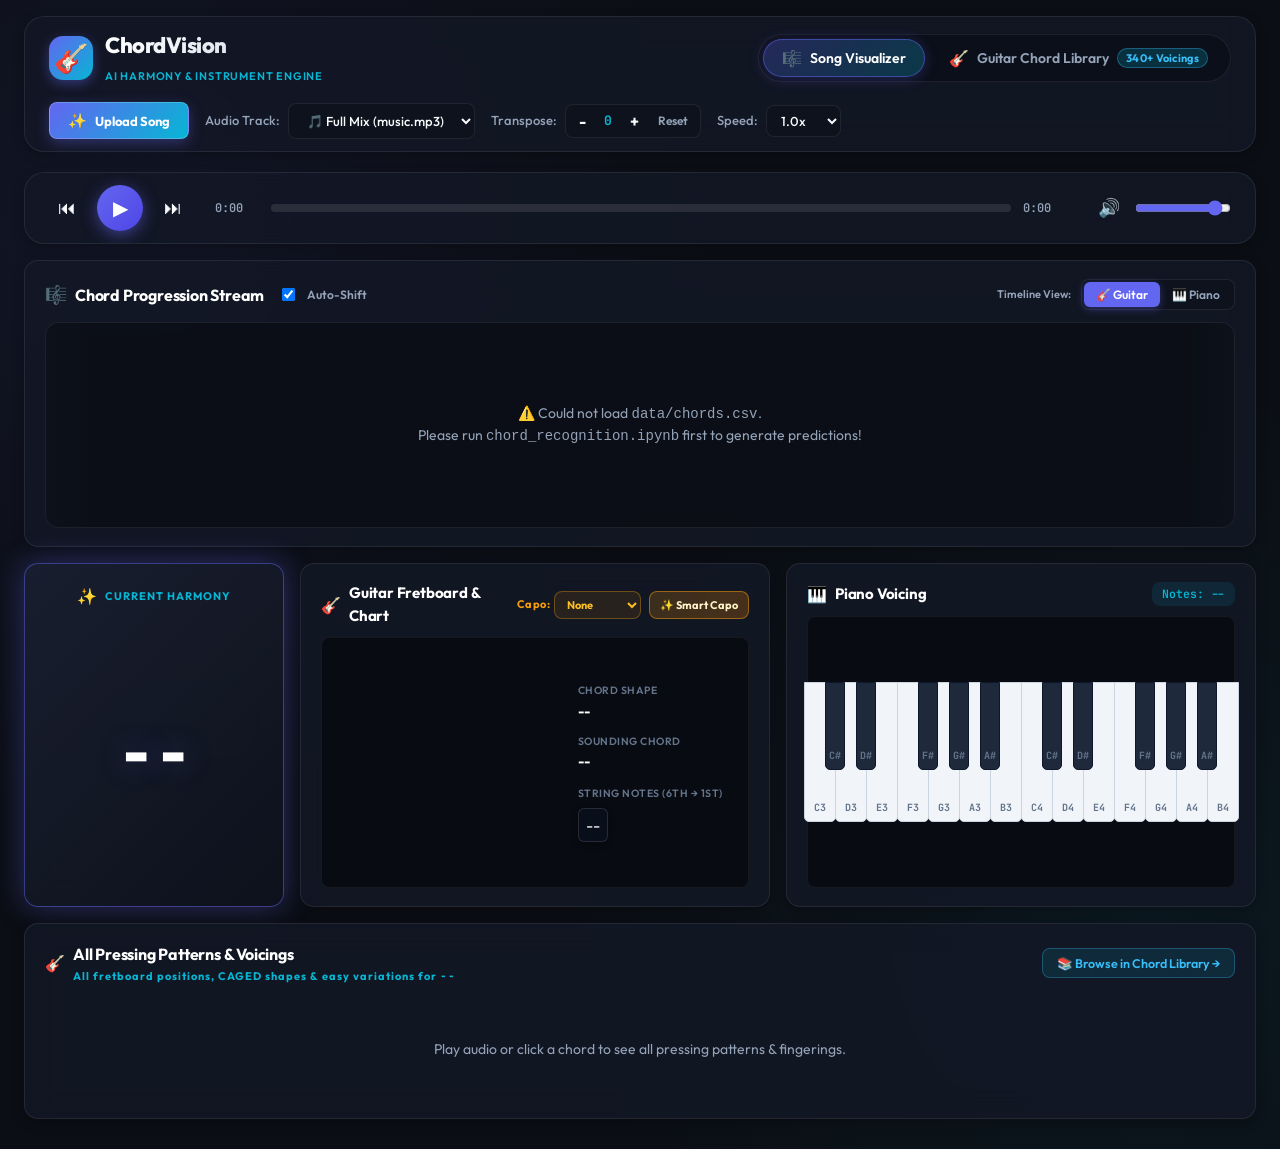
==== commit 24a900fa: "chord library_all chord TBC" ====
--- a/static/index.html
+++ b/static/index.html
@@ -21,6 +21,19 @@
         </div>
       </div>
 
+      <!-- MAIN APP VIEW NAVIGATION TABS -->
+      <nav class="nav-view-tabs">
+        <button id="nav-tab-visualizer" class="nav-tab-btn active" title="Song Audio Visualizer & Realtime Chord Detection">
+          <span class="tab-icon">🎼</span>
+          <span>Song Visualizer</span>
+        </button>
+        <button id="nav-tab-library" class="nav-tab-btn" title="Complete Guitar Chord & Voicings Encyclopedia (CHORD_ALTERNATIVES_DB)">
+          <span class="tab-icon">🎸</span>
+          <span>Guitar Chord Library</span>
+          <span class="tab-badge">340+ Voicings</span>
+        </button>
+      </nav>
+
       <div class="header-controls">
         <!-- Upload Song Action Button -->
         <button id="btn-open-upload" class="btn btn-upload-hero" title="Upload any song for AI stem separation and chord detection">
@@ -29,7 +42,7 @@
         </button>
 
         <!-- Stem Selector Dropdown -->
-        <div class="control-group">
+        <div class="control-group" id="stem-select-group">
           <label for="stem-select">Audio Track:</label>
           <select id="stem-select" class="custom-select">
             <option value="loading">Loading audio tracks...</option>
@@ -37,7 +50,7 @@
         </div>
 
         <!-- Transpose Controller -->
-        <div class="control-group transpose-group">
+        <div class="control-group transpose-group" id="transpose-group">
           <label>Transpose:</label>
           <div class="btn-group">
             <button id="transpose-down" class="btn btn-sm btn-icon" title="Transpose Down 1 Semitone">-</button>
@@ -48,7 +61,7 @@
         </div>
 
         <!-- Speed Selector -->
-        <div class="control-group">
+        <div class="control-group" id="speed-select-group">
           <label for="speed-select">Speed:</label>
           <select id="speed-select" class="custom-select custom-select-sm">
             <option value="0.5">0.5x</option>
@@ -61,8 +74,8 @@
       </div>
     </header>
 
-    <!-- MAIN CONTENT -->
-    <main class="main-layout">
+    <!-- 1. SONG VISUALIZER MAIN CONTENT VIEW -->
+    <main class="main-layout" id="view-visualizer">
       <!-- 1. AUDIO PLAYER BAR -->
       <section class="card player-bar">
         <div class="player-content">
@@ -187,13 +200,11 @@
                 <span class="meta-label">Sounding Chord</span>
                 <span id="guitar-sounding-title" class="meta-val">--</span>
               </div>
-              <div class="meta-item">
-                <span class="meta-label">Tab Shape</span>
-                <span id="guitar-tab-text" class="meta-val mono">x-x-x-x-x-x</span>
-              </div>
-              <div class="meta-item">
-                <span class="meta-label">Tuning</span>
-                <span class="meta-val mono">E A D G B e</span>
+              <div class="meta-item string-notes-meta-item" id="guitar-string-notes-item">
+                <span class="meta-label">String Notes (6th → 1st)</span>
+                <div id="guitar-string-notes" class="guitar-string-notes-row">
+                  <span class="string-note-badge">--</span>
+                </div>
               </div>
             </div>
           </div>
@@ -226,12 +237,22 @@
               <span class="subheading">All fretboard positions, CAGED shapes & easy variations for <strong id="alt-target-chord" class="alt-target-highlight">--</strong></span>
             </div>
           </div>
+          <button id="btn-jump-library" class="btn btn-sm btn-ghost btn-jump-lib" title="Open this chord in the Full Guitar Chord Library">
+            <span>📚 Browse in Chord Library →</span>
+          </button>
         </div>
 
         <div id="alternatives-grid" class="alternatives-grid">
           <div class="empty-state">Play audio or click a chord to see all pressing patterns & fingerings.</div>
         </div>
       </section>
+    </main>
+
+    <!-- 2. GUITAR CHORD LIBRARY VIEW (CHORD_ALTERNATIVES_DB) -->
+    <main class="chord-library-view" id="view-chord-library" style="display: none;">
+      <div id="chord-library-content">
+        <!-- Injected dynamically by chord-library.js -->
+      </div>
     </main>
 
     <!-- UPLOAD MUSIC MODAL -->
--- a/static/style.css
+++ b/static/style.css
@@ -600,6 +600,60 @@
   font-family: var(--font-mono);
   font-size: 13.5px;
   color: var(--accent-cyan);
+}
+
+.string-notes-meta-item {
+  margin-top: 2px;
+}
+
+.guitar-string-notes-row {
+  display: flex;
+  gap: 5px;
+  flex-wrap: wrap;
+  margin-top: 4px;
+}
+
+.string-note-badge {
+  display: inline-flex;
+  flex-direction: column;
+  align-items: center;
+  justify-content: center;
+  background: rgba(10, 15, 29, 0.9);
+  border: 1px solid rgba(255, 255, 255, 0.12);
+  border-radius: 6px;
+  padding: 4px 7px;
+  min-width: 30px;
+  text-align: center;
+  box-shadow: 0 2px 6px rgba(0, 0, 0, 0.3);
+  transition: all 0.2s ease;
+}
+
+.string-note-badge .str-label {
+  font-size: 9.5px;
+  font-weight: 700;
+  color: var(--text-dim);
+  font-family: var(--font-mono);
+  line-height: 1;
+  text-transform: uppercase;
+}
+
+.string-note-badge .str-note {
+  font-size: 13px;
+  font-weight: 800;
+  color: var(--note-color, #38bdf8);
+  font-family: var(--font-mono);
+  line-height: 1.2;
+  margin-top: 2px;
+}
+
+.string-note-badge.muted {
+  opacity: 0.55;
+  border-color: rgba(244, 63, 94, 0.25);
+  background: rgba(244, 63, 94, 0.08);
+}
+
+.string-note-badge.muted .str-note {
+  color: #f43f5e;
 }
 
 /* =========================================================
@@ -1683,4 +1737,667 @@
   font-size: 13px;
   color: #fecdd3;
   flex: 1;
+}
+
+/* =========================================================
+   TOP NAVIGATION VIEW TABS (Visualizer vs Library)
+   ========================================================= */
+
+.nav-view-tabs {
+  display: flex;
+  align-items: center;
+  gap: 6px;
+  background: rgba(10, 14, 24, 0.7);
+  padding: 4px;
+  border-radius: var(--radius-full);
+  border: 1px solid var(--border-subtle);
+}
+
+.nav-tab-btn {
+  display: flex;
+  align-items: center;
+  gap: 8px;
+  padding: 8px 18px;
+  border-radius: var(--radius-full);
+  border: none;
+  background: transparent;
+  color: var(--text-muted);
+  font-family: var(--font-family);
+  font-size: 14px;
+  font-weight: 600;
+  cursor: pointer;
+  transition: all 0.25s cubic-bezier(0.4, 0, 0.2, 1);
+  white-space: nowrap;
+}
+
+.nav-tab-btn:hover {
+  color: var(--text-main);
+  background: rgba(255, 255, 255, 0.05);
+}
+
+.nav-tab-btn.active {
+  background: linear-gradient(135deg, rgba(99, 102, 241, 0.3) 0%, rgba(6, 182, 212, 0.25) 100%);
+  color: #ffffff;
+  border: 1px solid rgba(99, 102, 241, 0.5);
+  box-shadow: 0 2px 14px rgba(99, 102, 241, 0.28);
+}
+
+.nav-tab-btn .tab-icon {
+  font-size: 16px;
+}
+
+.nav-tab-btn .tab-badge {
+  font-size: 11px;
+  padding: 2px 8px;
+  border-radius: 999px;
+  background: rgba(6, 182, 212, 0.2);
+  color: #38bdf8;
+  border: 1px solid rgba(56, 189, 248, 0.35);
+  font-weight: 700;
+  letter-spacing: 0.3px;
+}
+
+.btn-jump-lib {
+  font-size: 12.5px;
+  color: #38bdf8 !important;
+  background: rgba(6, 182, 212, 0.12) !important;
+  border: 1px solid rgba(56, 189, 248, 0.3) !important;
+  padding: 6px 14px !important;
+  border-radius: var(--radius-sm);
+  transition: all 0.2s ease;
+}
+
+.btn-jump-lib:hover {
+  background: rgba(6, 182, 212, 0.25) !important;
+  box-shadow: 0 0 12px rgba(6, 182, 212, 0.3);
+  transform: translateX(2px);
+}
+
+/* =========================================================
+   GUITAR CHORD LIBRARY VIEW (CHORD_ALTERNATIVES_DB)
+   ========================================================= */
+
+.chord-library-view {
+  width: 100%;
+  animation: fadeInView 0.3s ease-out;
+}
+
+@keyframes fadeInView {
+  from { opacity: 0; transform: translateY(8px); }
+  to { opacity: 1; transform: translateY(0); }
+}
+
+.chord-library-wrapper {
+  display: flex;
+  flex-direction: column;
+  gap: 20px;
+}
+
+/* Hero Header */
+.library-hero-header {
+  display: flex;
+  justify-content: space-between;
+  align-items: center;
+  background: linear-gradient(135deg, rgba(19, 24, 40, 0.95) 0%, rgba(15, 23, 42, 0.9) 100%);
+  border: 1px solid var(--border-subtle);
+  border-radius: var(--radius-lg);
+  padding: 24px 30px;
+  box-shadow: var(--shadow-md);
+  gap: 24px;
+  flex-wrap: wrap;
+}
+
+.library-badge-pill {
+  display: inline-block;
+  font-size: 11px;
+  font-weight: 700;
+  letter-spacing: 1.2px;
+  text-transform: uppercase;
+  color: #38bdf8;
+  background: rgba(6, 182, 212, 0.15);
+  border: 1px solid rgba(56, 189, 248, 0.3);
+  padding: 4px 12px;
+  border-radius: 999px;
+  margin-bottom: 8px;
+}
+
+.library-main-title {
+  font-size: 26px;
+  font-weight: 800;
+  color: #f8fafc;
+  margin-bottom: 6px;
+  letter-spacing: -0.5px;
+}
+
+.library-subtitle {
+  color: var(--text-muted);
+  font-size: 14px;
+  max-width: 680px;
+  line-height: 1.6;
+}
+
+.library-subtitle strong {
+  color: #f1f5f9;
+}
+
+.library-stats-cards {
+  display: flex;
+  gap: 12px;
+  flex-wrap: wrap;
+}
+
+.stat-card {
+  display: flex;
+  flex-direction: column;
+  align-items: center;
+  justify-content: center;
+  background: rgba(10, 15, 29, 0.8);
+  border: 1px solid rgba(255, 255, 255, 0.08);
+  border-radius: var(--radius-md);
+  padding: 12px 18px;
+  min-width: 100px;
+}
+
+.stat-card .stat-num {
+  font-size: 20px;
+  font-weight: 800;
+  color: #38bdf8;
+  font-family: var(--font-mono);
+}
+
+.stat-card .stat-label {
+  font-size: 11px;
+  color: var(--text-muted);
+  font-weight: 500;
+  margin-top: 2px;
+  text-transform: uppercase;
+  letter-spacing: 0.5px;
+}
+
+/* Filters Toolbar */
+.library-filters-toolbar {
+  display: flex;
+  flex-direction: column;
+  gap: 16px;
+  padding: 20px 24px;
+}
+
+.filter-search-group {
+  position: relative;
+  width: 100%;
+}
+
+.filter-search-group .search-icon {
+  position: absolute;
+  left: 16px;
+  top: 50%;
+  transform: translateY(-50%);
+  font-size: 15px;
+  color: var(--text-dim);
+  pointer-events: none;
+}
+
+.lib-search-input {
+  width: 100%;
+  background: rgba(10, 14, 26, 0.85);
+  border: 1px solid rgba(255, 255, 255, 0.12);
+  border-radius: var(--radius-md);
+  padding: 12px 42px 12px 42px;
+  color: #f8fafc;
+  font-family: var(--font-family);
+  font-size: 14.5px;
+  outline: none;
+  transition: all 0.2s ease;
+}
+
+.lib-search-input:focus {
+  border-color: #6366f1;
+  box-shadow: 0 0 16px rgba(99, 102, 241, 0.3);
+  background: rgba(13, 18, 34, 0.95);
+}
+
+.btn-clear-search {
+  position: absolute;
+  right: 14px;
+  top: 50%;
+  transform: translateY(-50%);
+  background: transparent;
+  border: none;
+  color: var(--text-dim);
+  font-size: 14px;
+  cursor: pointer;
+  padding: 4px 8px;
+}
+
+.btn-clear-search:hover {
+  color: #ffffff;
+}
+
+.filter-section-row {
+  display: flex;
+  align-items: center;
+  gap: 12px;
+  flex-wrap: wrap;
+}
+
+.filter-section-label {
+  font-size: 12px;
+  font-weight: 700;
+  color: var(--text-muted);
+  text-transform: uppercase;
+  letter-spacing: 0.8px;
+  min-width: 85px;
+}
+
+.root-pills-scroll,
+.quality-pills-scroll {
+  display: flex;
+  gap: 8px;
+  flex-wrap: wrap;
+  flex: 1;
+}
+
+.lib-pill {
+  padding: 6px 13px;
+  border-radius: var(--radius-full);
+  border: 1px solid rgba(255, 255, 255, 0.1);
+  background: rgba(15, 21, 37, 0.7);
+  color: var(--text-muted);
+  font-family: var(--font-family);
+  font-size: 13px;
+  font-weight: 600;
+  cursor: pointer;
+  transition: all 0.2s ease;
+  white-space: nowrap;
+}
+
+.lib-pill:hover {
+  color: #f8fafc;
+  background: rgba(255, 255, 255, 0.08);
+  border-color: rgba(255, 255, 255, 0.2);
+}
+
+.root-pill.active {
+  background: var(--pill-color, #6366f1);
+  color: #ffffff;
+  border-color: var(--pill-color, #6366f1);
+  box-shadow: 0 0 14px rgba(99, 102, 241, 0.4);
+}
+
+.quality-pill.active {
+  background: linear-gradient(135deg, #6366f1, #4f46e5);
+  color: #ffffff;
+  border-color: #818cf8;
+  box-shadow: 0 0 12px rgba(99, 102, 241, 0.35);
+}
+
+.shape-pills-group {
+  display: flex;
+  gap: 6px;
+  flex-wrap: wrap;
+}
+
+.shape-pills-group .btn {
+  border-radius: var(--radius-full) !important;
+  font-size: 12.5px;
+  padding: 6px 14px;
+}
+
+.shape-pills-group .btn.active {
+  background: rgba(6, 182, 212, 0.2) !important;
+  color: #38bdf8 !important;
+  border-color: rgba(56, 189, 248, 0.5) !important;
+  box-shadow: 0 0 10px rgba(6, 182, 212, 0.25);
+}
+
+/* Results Count Bar */
+.library-results-bar {
+  display: flex;
+  justify-content: space-between;
+  align-items: center;
+  padding: 0 8px;
+}
+
+.results-count-badge {
+  font-size: 13.5px;
+  font-weight: 600;
+  color: var(--text-muted);
+}
+
+/* Chords Grid & Group Cards */
+.library-chords-grid {
+  display: flex;
+  flex-direction: column;
+  gap: 24px;
+}
+
+.library-chord-group-card {
+  padding: 22px 24px;
+  border-radius: var(--radius-lg);
+  background: rgba(16, 22, 36, 0.9);
+  border: 1px solid var(--border-subtle);
+  transition: border-color 0.2s ease, box-shadow 0.2s ease;
+}
+
+.library-chord-group-card:hover {
+  border-color: rgba(99, 102, 241, 0.35);
+  box-shadow: 0 6px 24px rgba(0, 0, 0, 0.4);
+}
+
+.chord-group-header {
+  display: flex;
+  justify-content: space-between;
+  align-items: center;
+  padding-bottom: 16px;
+  margin-bottom: 16px;
+  border-bottom: 1px solid rgba(255, 255, 255, 0.06);
+  flex-wrap: wrap;
+  gap: 12px;
+}
+
+.chord-group-title-area {
+  display: flex;
+  align-items: center;
+  gap: 14px;
+}
+
+.chord-root-badge {
+  width: 42px;
+  height: 42px;
+  border-radius: var(--radius-md);
+  display: flex;
+  align-items: center;
+  justify-content: center;
+  font-size: 18px;
+  font-weight: 800;
+  font-family: var(--font-mono);
+  box-shadow: 0 4px 12px rgba(0, 0, 0, 0.3);
+}
+
+.chord-group-names {
+  display: flex;
+  flex-direction: column;
+}
+
+.chord-main-name {
+  font-size: 22px;
+  font-weight: 800;
+  letter-spacing: -0.3px;
+}
+
+.chord-key-code {
+  font-size: 12px;
+  color: var(--text-dim);
+}
+
+.chord-key-code code {
+  font-family: var(--font-mono);
+  color: #94a3b8;
+}
+
+.chord-group-meta-tags {
+  display: flex;
+  align-items: center;
+  gap: 10px;
+  flex-wrap: wrap;
+}
+
+.tag-notes {
+  font-size: 12px;
+  font-family: var(--font-mono);
+  background: rgba(255, 255, 255, 0.05);
+  color: #cbd5e1;
+  padding: 4px 10px;
+  border-radius: var(--radius-sm);
+  border: 1px solid rgba(255, 255, 255, 0.08);
+}
+
+.tag-voicing-count {
+  font-size: 12px;
+  font-weight: 700;
+  color: #38bdf8;
+  background: rgba(6, 182, 212, 0.12);
+  border: 1px solid rgba(56, 189, 248, 0.3);
+  padding: 4px 10px;
+  border-radius: 999px;
+}
+
+/* Voicings Row & Individual Cards */
+.chord-voicings-row {
+  display: grid;
+  grid-template-columns: repeat(auto-fill, minmax(180px, 1fr));
+  gap: 14px;
+}
+
+.library-voicing-card {
+  display: flex;
+  flex-direction: column;
+  background: rgba(10, 14, 25, 0.85);
+  border: 1px solid rgba(255, 255, 255, 0.07);
+  border-radius: var(--radius-md);
+  padding: 14px;
+  transition: all 0.25s cubic-bezier(0.4, 0, 0.2, 1);
+  position: relative;
+}
+
+.library-voicing-card:hover {
+  transform: translateY(-4px);
+  border-color: rgba(99, 102, 241, 0.4);
+  background: rgba(14, 20, 36, 0.95);
+  box-shadow: 0 8px 24px rgba(0, 0, 0, 0.4), 0 0 16px rgba(99, 102, 241, 0.15);
+}
+
+.voicing-card-header {
+  display: flex;
+  justify-content: space-between;
+  align-items: flex-start;
+  gap: 8px;
+  margin-bottom: 8px;
+  min-height: 38px;
+}
+
+.voicing-name {
+  font-size: 13.5px;
+  font-weight: 700;
+  color: #f1f5f9;
+  line-height: 1.3;
+}
+
+.voicing-shape-badge {
+  font-size: 10px;
+  font-weight: 700;
+  padding: 2px 7px;
+  border-radius: 4px;
+  white-space: nowrap;
+  letter-spacing: 0.3px;
+  text-transform: uppercase;
+}
+
+.voicing-svg-box {
+  display: flex;
+  justify-content: center;
+  align-items: center;
+  background: rgba(6, 9, 18, 0.7);
+  border-radius: var(--radius-sm);
+  padding: 8px 4px;
+  margin-bottom: 10px;
+  border: 1px solid rgba(255, 255, 255, 0.04);
+}
+
+.library-fretboard-svg {
+  width: 100%;
+  max-width: 170px;
+  height: auto;
+  filter: drop-shadow(0 4px 8px rgba(0, 0, 0, 0.3));
+}
+
+.voicing-tab-box {
+  display: flex;
+  flex-direction: column;
+  gap: 6px;
+  margin-bottom: 12px;
+}
+
+.tab-code-row {
+  display: flex;
+  align-items: center;
+  justify-content: space-between;
+  background: rgba(0, 0, 0, 0.35);
+  border-radius: var(--radius-sm);
+  padding: 4px 8px;
+  border: 1px solid rgba(255, 255, 255, 0.05);
+}
+
+.tab-label {
+  font-size: 10px;
+  font-weight: 700;
+  color: var(--text-dim);
+  letter-spacing: 0.5px;
+}
+
+.tab-code {
+  font-family: var(--font-mono);
+  font-size: 12px;
+  font-weight: 700;
+  color: #38bdf8;
+  letter-spacing: 0.8px;
+}
+
+.btn-copy-tab {
+  background: transparent;
+  border: none;
+  color: var(--text-muted);
+  font-size: 13px;
+  cursor: pointer;
+  padding: 2px 4px;
+  border-radius: 4px;
+  transition: all 0.2s ease;
+}
+
+.btn-copy-tab:hover {
+  color: #ffffff;
+  background: rgba(255, 255, 255, 0.1);
+}
+
+.btn-copy-tab.copied {
+  color: #10b981;
+}
+
+.fret-info-row {
+  display: flex;
+  align-items: center;
+  gap: 6px;
+  flex-wrap: wrap;
+}
+
+.fret-info-tag {
+  font-size: 10.5px;
+  font-family: var(--font-mono);
+  color: var(--text-muted);
+  background: rgba(255, 255, 255, 0.04);
+  padding: 2px 6px;
+  border-radius: 4px;
+}
+
+.barre-tag {
+  color: #c084fc;
+  background: rgba(192, 132, 252, 0.1);
+  border: 1px solid rgba(192, 132, 252, 0.25);
+}
+
+.voicing-card-actions {
+  margin-top: auto;
+}
+
+.btn-strum-voicing {
+  width: 100%;
+  display: flex;
+  align-items: center;
+  justify-content: center;
+  gap: 6px;
+  background: rgba(99, 102, 241, 0.15);
+  color: #a5b4fc;
+  border: 1px solid rgba(99, 102, 241, 0.35);
+  border-radius: var(--radius-sm);
+  padding: 7px 12px;
+  font-size: 12.5px;
+  font-weight: 600;
+  cursor: pointer;
+  transition: all 0.2s ease;
+}
+
+.btn-strum-voicing:hover {
+  background: rgba(99, 102, 241, 0.3);
+  color: #ffffff;
+  border-color: #818cf8;
+  box-shadow: 0 0 14px rgba(99, 102, 241, 0.3);
+  transform: translateY(-1px);
+}
+
+.btn-strum-voicing.strumming {
+  background: linear-gradient(135deg, #6366f1, #06b6d4) !important;
+  color: #ffffff !important;
+  border-color: #ffffff !important;
+  box-shadow: 0 0 20px rgba(6, 182, 212, 0.5) !important;
+  animation: pulseStrum 0.6s ease;
+}
+
+@keyframes pulseStrum {
+  0% { transform: scale(1); }
+  50% { transform: scale(1.03); }
+  100% { transform: scale(1); }
+}
+
+.empty-state-library {
+  display: flex;
+  flex-direction: column;
+  align-items: center;
+  justify-content: center;
+  padding: 60px 20px;
+  text-align: center;
+}
+
+.empty-state-library .empty-icon {
+  font-size: 48px;
+  margin-bottom: 12px;
+}
+
+.empty-state-library h3 {
+  font-size: 20px;
+  color: #f8fafc;
+  margin-bottom: 8px;
+}
+
+.empty-state-library p {
+  color: var(--text-muted);
+  font-size: 14px;
+  max-width: 480px;
+}
+
+/* Responsive adjustments */
+@media (max-width: 1024px) {
+  .library-hero-header {
+    flex-direction: column;
+    align-items: flex-start;
+  }
+  .chord-voicings-row {
+    grid-template-columns: repeat(auto-fill, minmax(180px, 1fr));
+  }
+}
+
+@media (max-width: 768px) {
+  .nav-view-tabs {
+    width: 100%;
+    justify-content: center;
+  }
+  .filter-section-row {
+    flex-direction: column;
+    align-items: flex-start;
+  }
+  .root-pills-scroll,
+  .quality-pills-scroll {
+    overflow-x: auto;
+    width: 100%;
+    padding-bottom: 4px;
+  }
 }
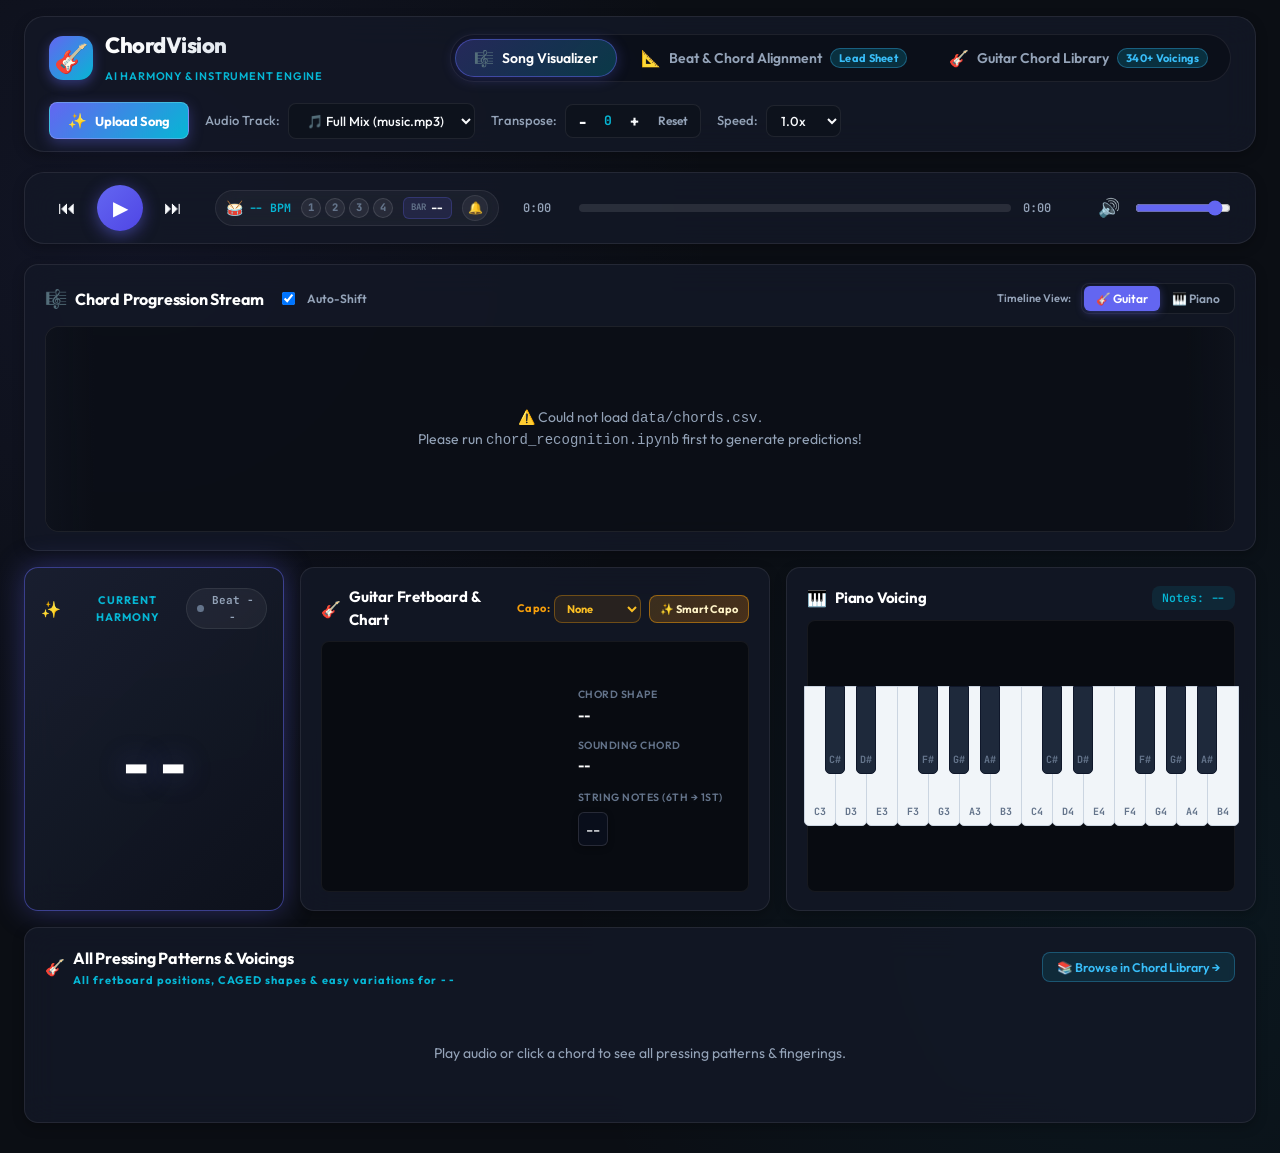
==== commit aa492940: "chord alignment with beat this model" ====
--- a/static/index.html
+++ b/static/index.html
@@ -27,6 +27,11 @@
           <span class="tab-icon">🎼</span>
           <span>Song Visualizer</span>
         </button>
+        <button id="nav-tab-alignment" class="nav-tab-btn" title="Beat-Synchronous Lead Sheet & Measure Grid">
+          <span class="tab-icon">📐</span>
+          <span>Beat & Chord Alignment</span>
+          <span class="tab-badge" id="tab-badge-bars">Lead Sheet</span>
+        </button>
         <button id="nav-tab-library" class="nav-tab-btn" title="Complete Guitar Chord & Voicings Encyclopedia (CHORD_ALTERNATIVES_DB)">
           <span class="tab-icon">🎸</span>
           <span>Guitar Chord Library</span>
@@ -74,36 +79,60 @@
       </div>
     </header>
 
+    <!-- GLOBAL AUDIO PLAYER BAR (Always visible across all views) -->
+    <section class="card player-bar">
+      <div class="player-content">
+        <!-- Play / Pause & Skip Buttons -->
+        <div class="player-controls">
+          <button id="btn-prev-chord" class="player-btn" title="Previous Chord (J)">⏮</button>
+          <button id="btn-play-pause" class="player-btn play-btn-hero" title="Play / Pause (Space)">▶</button>
+          <button id="btn-next-chord" class="player-btn" title="Next Chord (L)">⏭</button>
+        </div>
+
+        <!-- Rhythm & Beat Visualizer HUD -->
+        <div class="player-beat-area" id="player-beat-area" title="AI Beat Tracker (BeatThis)">
+          <div class="beat-hud-badge" title="Estimated Tempo">
+            <span class="beat-icon">🥁</span>
+            <span id="bpm-display" class="bpm-text">-- BPM</span>
+          </div>
+
+          <div class="beat-dots-container" id="beat-dots-container" title="Current Bar Beats (1 · 2 · 3 · 4)">
+            <span class="beat-dot" data-beat="1">1</span>
+            <span class="beat-dot" data-beat="2">2</span>
+            <span class="beat-dot" data-beat="3">3</span>
+            <span class="beat-dot" data-beat="4">4</span>
+          </div>
+
+          <div class="measure-counter-badge" id="measure-counter-badge" title="Current Measure / Bar Number">
+            <span class="measure-label">BAR</span>
+            <span id="measure-num" class="measure-val">--</span>
+          </div>
+
+          <button id="btn-metronome" class="player-btn btn-sm btn-metronome" title="Toggle Metronome Audio Click">
+            <span class="metro-icon">🔔</span>
+          </button>
+        </div>
+
+        <!-- Scrubber and Timers -->
+        <div class="player-scrubber-area">
+          <span id="time-current" class="time-text">0:00</span>
+          <div class="scrubber-bar-container" id="scrubber-container">
+            <input type="range" id="audio-scrubber" min="0" max="100" value="0" step="0.01">
+            <div id="scrubber-fill" class="scrubber-fill"></div>
+          </div>
+          <span id="time-total" class="time-text">0:00</span>
+        </div>
+
+        <!-- Volume & Mute -->
+        <div class="player-volume-area">
+          <button id="btn-mute" class="player-btn btn-sm" title="Mute (M)">🔊</button>
+          <input type="range" id="volume-slider" min="0" max="1" step="0.01" value="0.9" class="volume-slider">
+        </div>
+      </div>
+    </section>
+
     <!-- 1. SONG VISUALIZER MAIN CONTENT VIEW -->
     <main class="main-layout" id="view-visualizer">
-      <!-- 1. AUDIO PLAYER BAR -->
-      <section class="card player-bar">
-        <div class="player-content">
-          <!-- Play / Pause & Skip Buttons -->
-          <div class="player-controls">
-            <button id="btn-prev-chord" class="player-btn" title="Previous Chord (J)">⏮</button>
-            <button id="btn-play-pause" class="player-btn play-btn-hero" title="Play / Pause (Space)">▶</button>
-            <button id="btn-next-chord" class="player-btn" title="Next Chord (L)">⏭</button>
-          </div>
-
-          <!-- Scrubber and Timers -->
-          <div class="player-scrubber-area">
-            <span id="time-current" class="time-text">0:00</span>
-            <div class="scrubber-bar-container" id="scrubber-container">
-              <input type="range" id="audio-scrubber" min="0" max="100" value="0" step="0.01">
-              <div id="scrubber-fill" class="scrubber-fill"></div>
-            </div>
-            <span id="time-total" class="time-text">0:00</span>
-          </div>
-
-          <!-- Volume & Mute -->
-          <div class="player-volume-area">
-            <button id="btn-mute" class="player-btn btn-sm" title="Mute (M)">🔊</button>
-            <input type="range" id="volume-slider" min="0" max="1" step="0.01" value="0.9" class="volume-slider">
-          </div>
-        </div>
-      </section>
-
       <!-- 2. FULL-WIDTH HORIZONTAL CHORD PROGRESSION TICKER -->
       <section class="card chord-timeline-section">
         <div class="sheet-header">
@@ -150,6 +179,10 @@
             <div class="header-title">
               <span class="header-icon">✨</span>
               <span class="subheading">CURRENT HARMONY</span>
+            </div>
+            <div id="hero-beat-badge" class="hero-beat-badge" title="Rhythm & Beat Tracker">
+              <span class="beat-pulse-indicator"></span>
+              <span id="hero-beat-text">Beat --</span>
             </div>
           </div>
 
@@ -248,7 +281,152 @@
       </section>
     </main>
 
-    <!-- 2. GUITAR CHORD LIBRARY VIEW (CHORD_ALTERNATIVES_DB) -->
+    <!-- 2. BEAT & CHORD ALIGNMENT VIEW (SLIDING WINDOW & LEAD SHEET) -->
+    <main class="alignment-view" id="view-alignment" style="display: none;">
+      <!-- Hero Header & Control Bar -->
+      <div class="alignment-hero-header card">
+        <div class="align-title-group">
+          <div class="align-icon-wrap">📐</div>
+          <div>
+            <h2>Beat & Chord Alignment Visualizer</h2>
+            <p class="subheading">Quantized harmonic progression aligned to 4/4 rhythm beats with sliding window</p>
+          </div>
+        </div>
+
+        <div class="align-stats-row">
+          <div class="align-stat-pill">
+            <span class="stat-label">Total Bars</span>
+            <span id="align-total-bars" class="stat-val">--</span>
+          </div>
+          <div class="align-stat-pill">
+            <span class="stat-label">Tempo</span>
+            <span id="align-bpm" class="stat-val">-- BPM</span>
+          </div>
+          <div class="align-stat-pill">
+            <span class="stat-label">Meter</span>
+            <span class="stat-val">4/4 Time</span>
+          </div>
+          <div class="align-stat-pill">
+            <span class="stat-label">Total Beats</span>
+            <span id="align-total-beats" class="stat-val">--</span>
+          </div>
+        </div>
+
+        <div class="align-controls-bar">
+          <!-- Sliding Window vs Full Grid Mode Switcher -->
+          <div class="align-mode-toggle-group">
+            <button id="btn-align-mode-sliding" class="btn btn-sm btn-align-mode active" title="Rolling Sliding Window of measures with continuous playhead">
+              <span>🎠 Sliding Window</span>
+            </button>
+            <button id="btn-align-mode-grid" class="btn btn-sm btn-align-mode" title="Full Sheet Grid of all measures">
+              <span>📑 Full Grid</span>
+            </button>
+          </div>
+
+          <!-- Synchronized Capo Dropdown & Smart Capo Recommendation -->
+          <div class="control-group align-capo-group">
+            <label for="align-capo-select">🎸 Capo:</label>
+            <select id="align-capo-select" class="custom-select select-sm">
+              <option value="0">No Capo</option>
+              <option value="1">Capo 1</option>
+              <option value="2">Capo 2</option>
+              <option value="3">Capo 3</option>
+              <option value="4">Capo 4</option>
+              <option value="5">Capo 5</option>
+              <option value="6">Capo 6</option>
+              <option value="7">Capo 7</option>
+            </select>
+            <button id="btn-align-smart-capo" class="btn btn-sm btn-smart-capo" title="Auto-find best Capo for easiest open chord shapes">
+              ✨ Best: Capo
+            </button>
+          </div>
+
+          <div class="align-search-wrap">
+            <span class="search-icon">🔍</span>
+            <input type="text" id="align-filter-input" placeholder="Search chord (e.g. G#), or Bar #..." class="search-input">
+          </div>
+          <label class="toggle-control" title="Auto-scroll to follow audio playback">
+            <input type="checkbox" id="align-auto-scroll" checked>
+            <span class="toggle-slider"></span>
+            <span class="toggle-label">Auto-Follow</span>
+          </label>
+        </div>
+      </div>
+
+      <!-- Comparative Alignment Timeline Track -->
+      <div class="card dual-track-card">
+        <div class="dual-track-header">
+          <div class="dual-title">
+            <span>⏱️ Measure Ribbon & Beat Alignment Track</span>
+            <span class="dual-hint">Click any bar to jump audio</span>
+          </div>
+        </div>
+        <div class="dual-timeline-wrapper">
+          <div id="alignment-dual-track" class="dual-timeline-track"></div>
+          <div id="dual-track-playhead" class="dual-track-playhead"></div>
+        </div>
+      </div>
+
+      <!-- 1. SLIDING WINDOW VIEW SECTION -->
+      <div id="align-sliding-container" class="sliding-view-container">
+        <!-- Spotlight Active Bar Stage -->
+        <div class="card sliding-spotlight-card">
+          <div class="spotlight-header">
+            <div class="spotlight-bar-meta">
+              <span class="spotlight-badge">⭐ ACTIVE MEASURE</span>
+              <h3 id="spotlight-bar-title">BAR --</h3>
+              <span id="spotlight-bar-time" class="spotlight-time">0.0s – 0.0s</span>
+            </div>
+            <div class="spotlight-nav-controls">
+              <button id="btn-spotlight-prev" class="btn btn-sm btn-ghost" title="Previous Bar">⏮ Prev Bar</button>
+              <button id="btn-spotlight-next" class="btn btn-sm btn-ghost" title="Next Bar">Next Bar ⏭</button>
+            </div>
+          </div>
+          <div id="spotlight-beats-row" class="spotlight-beats-row">
+            <div class="empty-state">Play audio or click a bar to view active measure.</div>
+          </div>
+        </div>
+
+        <!-- Continuous Sliding Tape Window -->
+        <div class="card sliding-tape-card">
+          <div class="tape-header">
+            <div class="tape-title">
+              <span>🎞️ Rolling Measure Tape (Sliding Conveyor)</span>
+              <span class="tape-hint">Past bars slide left &larr; &nbsp; [ CENTER ACTIVE WINDOW ] &nbsp; &rarr; Upcoming bars slide right</span>
+            </div>
+            <div class="tape-window-controls">
+              <span class="tape-zoom-label">Window Size:</span>
+              <select id="sliding-window-size-select" class="custom-select select-sm">
+                <option value="5">5 Bars</option>
+                <option value="7" selected>7 Bars (Standard)</option>
+                <option value="9">9 Bars (Wide)</option>
+                <option value="all">All Bars (Full Stream)</option>
+              </select>
+            </div>
+          </div>
+
+          <div class="sliding-tape-viewport" id="sliding-tape-viewport">
+            <div class="sliding-center-needle"></div>
+            <div id="sliding-tape-track" class="sliding-tape-track">
+              <!-- Rendered dynamically by alignment.js -->
+            </div>
+          </div>
+        </div>
+      </div>
+
+      <!-- 2. FULL LEAD SHEET GRID SECTION -->
+      <div id="align-grid-container" class="alignment-grid-container card" style="display: none;">
+        <div class="lead-sheet-title-bar">
+          <h3>🎼 Full Lead Sheet Measure Grid</h3>
+          <span class="lead-sheet-hint">Each box represents 1 Bar (Measure) with 4 Beat slots. Click any beat to play.</span>
+        </div>
+        <div id="alignment-measures-grid" class="alignment-measures-grid">
+          <div class="empty-state">Loading beat-aligned chords...</div>
+        </div>
+      </div>
+    </main>
+
+    <!-- 3. GUITAR CHORD LIBRARY VIEW (CHORD_ALTERNATIVES_DB) -->
     <main class="chord-library-view" id="view-chord-library" style="display: none;">
       <div id="chord-library-content">
         <!-- Injected dynamically by chord-library.js -->
--- a/static/style.css
+++ b/static/style.css
@@ -995,6 +995,7 @@
   border-radius: var(--radius-lg);
   padding: 12px 24px;
   box-shadow: var(--shadow-sm);
+  margin-bottom: 20px;
 }
 
 .player-content {
@@ -1040,6 +1041,172 @@
 .play-btn-hero:hover {
   transform: scale(1.06);
   box-shadow: 0 6px 20px rgba(99, 102, 241, 0.7);
+}
+
+/* --- BEAT TRACKER & RHYTHM HUD --- */
+.player-beat-area {
+  display: flex;
+  align-items: center;
+  gap: 10px;
+  background: rgba(255, 255, 255, 0.04);
+  border: 1px solid var(--border-subtle);
+  border-radius: var(--radius-full);
+  padding: 4px 10px;
+  backdrop-filter: blur(12px);
+  user-select: none;
+}
+
+.beat-hud-badge {
+  display: flex;
+  align-items: center;
+  gap: 6px;
+  font-family: var(--font-mono);
+  font-size: 11.5px;
+  font-weight: 700;
+  color: var(--accent-cyan);
+}
+
+.beat-icon {
+  font-size: 14px;
+}
+
+.beat-dots-container {
+  display: flex;
+  align-items: center;
+  gap: 4px;
+}
+
+.beat-dot {
+  width: 20px;
+  height: 20px;
+  border-radius: 50%;
+  background: rgba(255, 255, 255, 0.06);
+  border: 1px solid rgba(255, 255, 255, 0.12);
+  color: var(--text-dim);
+  font-size: 10.5px;
+  font-weight: 800;
+  font-family: var(--font-mono);
+  display: flex;
+  align-items: center;
+  justify-content: center;
+  transition: all 0.08s cubic-bezier(0.4, 0, 0.2, 1);
+}
+
+.beat-dot.active {
+  background: linear-gradient(135deg, #6366f1, #3b82f6);
+  color: #ffffff;
+  border-color: #818cf8;
+  transform: scale(1.18);
+  box-shadow: 0 0 12px rgba(99, 102, 241, 0.8);
+}
+
+.beat-dot.active.downbeat {
+  background: linear-gradient(135deg, #f59e0b, #f43f5e);
+  color: #ffffff;
+  border-color: #fbbf24;
+  transform: scale(1.25);
+  box-shadow: 0 0 16px rgba(245, 158, 11, 0.95);
+}
+
+.measure-counter-badge {
+  display: flex;
+  align-items: center;
+  gap: 4px;
+  background: rgba(99, 102, 241, 0.12);
+  border: 1px solid rgba(99, 102, 241, 0.25);
+  border-radius: 6px;
+  padding: 2px 7px;
+  font-family: var(--font-mono);
+  font-size: 11px;
+}
+
+.measure-label {
+  color: var(--text-dim);
+  font-size: 9px;
+  font-weight: 700;
+}
+
+.measure-val {
+  color: #ffffff;
+  font-weight: 800;
+  min-width: 14px;
+  text-align: center;
+}
+
+.btn-metronome {
+  width: 26px;
+  height: 26px;
+  border-radius: 50%;
+  background: rgba(255, 255, 255, 0.06);
+  border: 1px solid var(--border-subtle);
+  color: var(--text-dim);
+  font-size: 12px;
+  display: flex;
+  align-items: center;
+  justify-content: center;
+  cursor: pointer;
+  transition: all 0.15s ease;
+  padding: 0;
+}
+
+.btn-metronome:hover {
+  background: rgba(255, 255, 255, 0.15);
+  color: var(--text-main);
+}
+
+.btn-metronome.active {
+  background: linear-gradient(135deg, rgba(99, 102, 241, 0.35), rgba(6, 182, 212, 0.35));
+  border-color: var(--accent-cyan);
+  color: #38bdf8;
+  box-shadow: 0 0 10px rgba(6, 182, 212, 0.5);
+}
+
+/* Hero Chord Card Beat Badge */
+.hero-beat-badge {
+  display: inline-flex;
+  align-items: center;
+  gap: 6px;
+  background: rgba(255, 255, 255, 0.05);
+  border: 1px solid var(--border-subtle);
+  border-radius: var(--radius-full);
+  padding: 3px 10px;
+  font-family: var(--font-mono);
+  font-size: 11px;
+  font-weight: 700;
+  color: var(--text-muted);
+  transition: all 0.1s ease;
+}
+
+.beat-pulse-indicator {
+  width: 7px;
+  height: 7px;
+  border-radius: 50%;
+  background: var(--text-dim);
+  display: inline-block;
+  transition: background 0.1s ease;
+}
+
+.hero-beat-badge.pulse-beat {
+  border-color: rgba(99, 102, 241, 0.6);
+  color: #a5b4fc;
+  background: rgba(99, 102, 241, 0.18);
+}
+
+.hero-beat-badge.pulse-beat .beat-pulse-indicator {
+  background: #818cf8;
+  box-shadow: 0 0 8px #6366f1;
+}
+
+.hero-beat-badge.pulse-downbeat {
+  border-color: rgba(245, 158, 11, 0.8);
+  color: #fde68a;
+  background: rgba(245, 158, 11, 0.22);
+  transform: scale(1.05);
+}
+
+.hero-beat-badge.pulse-downbeat .beat-pulse-indicator {
+  background: #f59e0b;
+  box-shadow: 0 0 12px #f59e0b;
 }
 
 .player-scrubber-area {
@@ -2400,4 +2567,728 @@
     width: 100%;
     padding-bottom: 4px;
   }
+}
+
+/* =========================================================
+   ChordVision — Beat & Chord Alignment Lead Sheet View
+   ========================================================= */
+.alignment-view {
+  display: flex;
+  flex-direction: column;
+  gap: 20px;
+  width: 100%;
+  max-width: 1440px;
+  margin: 0 auto;
+  padding: 0 16px 40px;
+}
+
+.alignment-hero-header {
+  display: flex;
+  align-items: center;
+  justify-content: space-between;
+  gap: 20px;
+  flex-wrap: wrap;
+  padding: 20px 24px;
+}
+
+.align-title-group {
+  display: flex;
+  align-items: center;
+  gap: 16px;
+}
+
+.align-icon-wrap {
+  width: 48px;
+  height: 48px;
+  border-radius: 12px;
+  background: linear-gradient(135deg, #6366f1, #3b82f6);
+  display: flex;
+  align-items: center;
+  justify-content: center;
+  font-size: 24px;
+  box-shadow: 0 4px 14px rgba(99, 102, 241, 0.4);
+}
+
+.align-stats-row {
+  display: flex;
+  align-items: center;
+  gap: 10px;
+  flex-wrap: wrap;
+}
+
+.align-stat-pill {
+  display: flex;
+  flex-direction: column;
+  padding: 6px 14px;
+  background: rgba(15, 23, 42, 0.6);
+  border: 1px solid rgba(255, 255, 255, 0.08);
+  border-radius: 10px;
+}
+
+.stat-label {
+  font-size: 10px;
+  text-transform: uppercase;
+  letter-spacing: 0.06em;
+  color: #94a3b8;
+}
+
+.stat-val {
+  font-size: 14px;
+  font-weight: 700;
+  color: #38bdf8;
+  font-family: var(--font-mono);
+}
+
+.align-controls-bar {
+  display: flex;
+  align-items: center;
+  gap: 16px;
+  flex-wrap: wrap;
+}
+
+.align-search-wrap {
+  position: relative;
+  display: flex;
+  align-items: center;
+}
+
+.align-search-wrap .search-icon {
+  position: absolute;
+  left: 12px;
+  color: #64748b;
+  pointer-events: none;
+}
+
+.align-search-wrap .search-input {
+  padding: 8px 12px 8px 36px;
+  background: rgba(15, 23, 42, 0.7);
+  border: 1px solid rgba(255, 255, 255, 0.12);
+  border-radius: 8px;
+  color: #ffffff;
+  font-size: 13px;
+  width: 220px;
+  transition: all 0.2s ease;
+}
+
+.align-search-wrap .search-input:focus {
+  outline: none;
+  border-color: #6366f1;
+  box-shadow: 0 0 10px rgba(99, 102, 241, 0.3);
+  width: 260px;
+}
+
+/* Comparative Dual Track */
+.dual-track-card {
+  padding: 16px 20px;
+}
+
+.dual-track-header {
+  display: flex;
+  justify-content: space-between;
+  align-items: center;
+  margin-bottom: 12px;
+}
+
+.dual-title {
+  font-size: 13px;
+  font-weight: 600;
+  color: #cbd5e1;
+  display: flex;
+  align-items: center;
+  gap: 12px;
+}
+
+.dual-hint {
+  font-size: 11px;
+  color: #64748b;
+}
+
+.dual-timeline-wrapper {
+  position: relative;
+  width: 100%;
+  height: 48px;
+  background: rgba(10, 15, 29, 0.8);
+  border-radius: 8px;
+  border: 1px solid rgba(255, 255, 255, 0.08);
+  overflow: hidden;
+}
+
+.dual-timeline-track {
+  position: relative;
+  width: 100%;
+  height: 100%;
+}
+
+.dual-track-bar {
+  position: absolute;
+  top: 0;
+  height: 100%;
+  border-top: 3px solid #6366f1;
+  border-right: 1px solid rgba(255, 255, 255, 0.08);
+  background: rgba(255, 255, 255, 0.02);
+  display: flex;
+  flex-direction: column;
+  justify-content: space-between;
+  padding: 3px 4px;
+  cursor: pointer;
+  transition: background 0.15s ease, box-shadow 0.15s ease;
+  overflow: hidden;
+}
+
+.dual-track-bar:hover {
+  background: rgba(255, 255, 255, 0.08);
+}
+
+.dual-track-bar.active {
+  background: rgba(99, 102, 241, 0.25);
+  box-shadow: inset 0 0 12px rgba(99, 102, 241, 0.4);
+}
+
+.dual-bar-label {
+  font-size: 9px;
+  font-family: var(--font-mono);
+  color: #64748b;
+  font-weight: 700;
+}
+
+.dual-bar-chord {
+  font-size: 10px;
+  font-weight: 700;
+  color: #ffffff;
+  white-space: nowrap;
+  text-overflow: ellipsis;
+  overflow: hidden;
+}
+
+.dual-track-playhead {
+  position: absolute;
+  top: 0;
+  left: 0;
+  width: 2px;
+  height: 100%;
+  background: #38bdf8;
+  box-shadow: 0 0 8px #38bdf8;
+  z-index: 10;
+  pointer-events: none;
+  transition: left 0.05s linear;
+}
+
+/* Lead Sheet Measure Grid */
+.alignment-grid-container {
+  padding: 20px;
+}
+
+.lead-sheet-title-bar {
+  display: flex;
+  align-items: baseline;
+  justify-content: space-between;
+  margin-bottom: 18px;
+  flex-wrap: wrap;
+  gap: 8px;
+}
+
+.lead-sheet-hint {
+  font-size: 12px;
+  color: #94a3b8;
+}
+
+.alignment-measures-grid {
+  display: grid;
+  grid-template-columns: repeat(auto-fill, minmax(260px, 1fr));
+  gap: 14px;
+}
+
+.measure-card {
+  background: rgba(15, 23, 42, 0.65);
+  border: 1px solid rgba(255, 255, 255, 0.08);
+  border-radius: 12px;
+  padding: 12px;
+  display: flex;
+  flex-direction: column;
+  gap: 10px;
+  transition: all 0.2s cubic-bezier(0.4, 0, 0.2, 1);
+  cursor: pointer;
+  position: relative;
+}
+
+.measure-card:hover {
+  background: rgba(30, 41, 59, 0.7);
+  border-color: rgba(99, 102, 241, 0.4);
+  transform: translateY(-2px);
+  box-shadow: 0 6px 16px rgba(0, 0, 0, 0.3);
+}
+
+.measure-card.active {
+  background: rgba(30, 41, 59, 0.95);
+  border-color: #6366f1;
+  box-shadow: 0 0 20px rgba(99, 102, 241, 0.35);
+}
+
+.measure-card-header {
+  display: flex;
+  justify-content: space-between;
+  align-items: center;
+  font-size: 12px;
+}
+
+.measure-number-tag {
+  display: flex;
+  align-items: center;
+  gap: 6px;
+  color: #38bdf8;
+  font-size: 12px;
+  font-weight: 700;
+  letter-spacing: 0.04em;
+}
+
+.measure-time-range {
+  font-size: 10px;
+  font-family: var(--font-mono);
+  color: #64748b;
+}
+
+.measure-beats-row {
+  display: grid;
+  grid-template-columns: repeat(4, 1fr);
+  gap: 6px;
+}
+
+.measure-beat-cell {
+  background: rgba(0, 0, 0, 0.3);
+  border: 1px solid rgba(255, 255, 255, 0.06);
+  border-radius: 8px;
+  padding: 8px 4px;
+  display: flex;
+  flex-direction: column;
+  align-items: center;
+  text-align: center;
+  transition: all 0.15s ease;
+  position: relative;
+  cursor: pointer;
+}
+
+.measure-beat-cell:hover {
+  background: rgba(255, 255, 255, 0.08);
+  border-color: rgba(255, 255, 255, 0.15);
+}
+
+.measure-beat-cell.downbeat-cell {
+  border-left: 2px solid #f59e0b;
+}
+
+.measure-beat-cell.active-beat {
+  background: rgba(99, 102, 241, 0.4);
+  border-color: #38bdf8;
+  box-shadow: 0 0 14px rgba(56, 189, 248, 0.6);
+  transform: scale(1.05);
+  z-index: 2;
+}
+
+.beat-cell-accent {
+  width: 100%;
+  height: 3px;
+  border-radius: 2px;
+  margin-bottom: 4px;
+}
+
+.beat-cell-num {
+  font-size: 9px;
+  font-family: var(--font-mono);
+  color: #64748b;
+  font-weight: 700;
+}
+
+.beat-cell-chord {
+  font-size: 13px;
+  font-weight: 700;
+  margin: 2px 0;
+}
+
+.beat-cell-time {
+  font-size: 9px;
+  font-family: var(--font-mono);
+  color: #94a3b8;
+}
+
+/* =========================================================
+   Sliding Window & Spotlight Active Measure Styles
+   ========================================================= */
+.align-mode-toggle-group {
+  display: flex;
+  background: rgba(15, 23, 42, 0.7);
+  border: 1px solid rgba(255, 255, 255, 0.1);
+  border-radius: 10px;
+  padding: 3px;
+  gap: 2px;
+}
+
+.btn-align-mode {
+  background: transparent;
+  border: none;
+  color: #94a3b8;
+  padding: 6px 14px;
+  border-radius: 8px;
+  font-size: 12px;
+  font-weight: 600;
+  cursor: pointer;
+  transition: all 0.2s ease;
+}
+
+.btn-align-mode:hover {
+  color: #ffffff;
+  background: rgba(255, 255, 255, 0.06);
+}
+
+.btn-align-mode.active {
+  background: linear-gradient(135deg, #6366f1, #3b82f6);
+  color: #ffffff;
+  box-shadow: 0 2px 8px rgba(99, 102, 241, 0.4);
+}
+
+.align-capo-group {
+  display: flex;
+  align-items: center;
+  gap: 8px;
+  background: rgba(15, 23, 42, 0.7);
+  border: 1px solid rgba(255, 255, 255, 0.1);
+  border-radius: 10px;
+  padding: 4px 10px;
+}
+
+.align-capo-group label {
+  font-size: 12px;
+  font-weight: 600;
+  color: #cbd5e1;
+}
+
+.spotlight-capo-pill {
+  font-size: 11px;
+  font-weight: 700;
+  color: #38bdf8;
+  background: rgba(56, 189, 248, 0.15);
+  border: 1px solid rgba(56, 189, 248, 0.35);
+  padding: 2px 8px;
+  border-radius: 6px;
+  margin-left: 8px;
+  vertical-align: middle;
+}
+
+.spotlight-sounding-sub {
+  font-size: 10px;
+  color: #94a3b8;
+  margin-bottom: 6px;
+}
+
+.spotlight-sounding-sub strong {
+  color: #cbd5e1;
+}
+
+.sliding-view-container {
+  display: flex;
+  flex-direction: column;
+  gap: 20px;
+  width: 100%;
+}
+
+/* Spotlight Active Measure Stage */
+.sliding-spotlight-card {
+  padding: 20px 24px;
+  background: radial-gradient(circle at top left, rgba(99, 102, 241, 0.15), rgba(15, 23, 42, 0.75));
+  border: 1px solid rgba(99, 102, 241, 0.3);
+  box-shadow: 0 10px 30px rgba(0, 0, 0, 0.4);
+}
+
+.spotlight-header {
+  display: flex;
+  justify-content: space-between;
+  align-items: center;
+  flex-wrap: wrap;
+  gap: 12px;
+  margin-bottom: 16px;
+}
+
+.spotlight-bar-meta {
+  display: flex;
+  align-items: baseline;
+  gap: 12px;
+  flex-wrap: wrap;
+}
+
+.spotlight-badge {
+  font-size: 10px;
+  font-weight: 700;
+  letter-spacing: 0.08em;
+  background: rgba(245, 158, 11, 0.2);
+  color: #fbbf24;
+  border: 1px solid rgba(245, 158, 11, 0.4);
+  padding: 3px 8px;
+  border-radius: 6px;
+}
+
+.spotlight-bar-meta h3 {
+  font-size: 24px;
+  font-weight: 800;
+  color: #38bdf8;
+  letter-spacing: 0.02em;
+  margin: 0;
+}
+
+.spotlight-time {
+  font-size: 12px;
+  font-family: var(--font-mono);
+  color: #94a3b8;
+}
+
+.spotlight-nav-controls {
+  display: flex;
+  gap: 8px;
+}
+
+.spotlight-beats-row {
+  display: grid;
+  grid-template-columns: repeat(4, 1fr);
+  gap: 14px;
+}
+
+.spotlight-beat-box {
+  background: rgba(15, 23, 42, 0.7);
+  border: 1px solid rgba(255, 255, 255, 0.08);
+  border-radius: 12px;
+  padding: 12px;
+  display: flex;
+  flex-direction: column;
+  text-align: center;
+  cursor: pointer;
+  transition: all 0.2s cubic-bezier(0.4, 0, 0.2, 1);
+  position: relative;
+  overflow: hidden;
+}
+
+.spotlight-beat-box:hover {
+  background: rgba(30, 41, 59, 0.8);
+  border-color: rgba(99, 102, 241, 0.5);
+  transform: translateY(-2px);
+}
+
+.spotlight-beat-box.downbeat-box {
+  border-top: 3px solid #f59e0b;
+}
+
+.spotlight-beat-box.active-beat {
+  background: rgba(99, 102, 241, 0.35);
+  border-color: #38bdf8;
+  box-shadow: 0 0 24px rgba(56, 189, 248, 0.55);
+  transform: scale(1.03);
+  z-index: 2;
+}
+
+.spotlight-beat-top {
+  display: flex;
+  justify-content: space-between;
+  align-items: center;
+  padding: 4px 8px;
+  border-radius: 6px;
+  margin-bottom: 8px;
+}
+
+.spotlight-beat-tag {
+  font-size: 10px;
+  font-weight: 700;
+  color: #ffffff;
+  letter-spacing: 0.05em;
+}
+
+.spotlight-beat-time {
+  font-size: 10px;
+  font-family: var(--font-mono);
+  color: rgba(255, 255, 255, 0.85);
+}
+
+.spotlight-beat-chord {
+  font-size: 20px;
+  font-weight: 800;
+  margin: 4px 0 8px;
+}
+
+.spotlight-mini-chart {
+  display: flex;
+  justify-content: center;
+  align-items: center;
+  min-height: 56px;
+}
+
+/* Sliding Tape Card */
+.sliding-tape-card {
+  padding: 18px 20px;
+  overflow: hidden;
+}
+
+.tape-header {
+  display: flex;
+  justify-content: space-between;
+  align-items: center;
+  flex-wrap: wrap;
+  gap: 12px;
+  margin-bottom: 12px;
+}
+
+.tape-title {
+  font-size: 13px;
+  font-weight: 600;
+  color: #cbd5e1;
+  display: flex;
+  align-items: center;
+  flex-wrap: wrap;
+  gap: 8px;
+}
+
+.tape-hint {
+  font-size: 11px;
+  color: #64748b;
+}
+
+.tape-window-controls {
+  display: flex;
+  align-items: center;
+  gap: 8px;
+}
+
+.tape-zoom-label {
+  font-size: 11px;
+  color: #94a3b8;
+}
+
+.select-sm {
+  padding: 4px 10px;
+  font-size: 12px;
+  border-radius: 6px;
+}
+
+.sliding-tape-viewport {
+  position: relative;
+  width: 100%;
+  overflow-x: auto;
+  padding: 16px 0;
+  scroll-behavior: smooth;
+}
+
+.sliding-center-needle {
+  position: absolute;
+  top: 0;
+  left: 50%;
+  transform: translateX(-50%);
+  width: 3px;
+  height: 100%;
+  background: #38bdf8;
+  box-shadow: 0 0 12px #38bdf8;
+  z-index: 10;
+  pointer-events: none;
+}
+
+.sliding-center-needle::after {
+  content: '▼';
+  position: absolute;
+  top: -4px;
+  left: -4.5px;
+  font-size: 10px;
+  color: #38bdf8;
+}
+
+.sliding-tape-track {
+  display: flex;
+  gap: 14px;
+  padding: 0 calc(50% - 120px);
+  width: max-content;
+}
+
+.tape-measure-card {
+  min-width: 240px;
+  width: 240px;
+  flex-shrink: 0;
+  background: rgba(15, 23, 42, 0.65);
+  border: 1px solid rgba(255, 255, 255, 0.08);
+  border-radius: 12px;
+  padding: 10px 12px;
+  display: flex;
+  flex-direction: column;
+  gap: 8px;
+  cursor: pointer;
+  transition: all 0.2s cubic-bezier(0.4, 0, 0.2, 1);
+  position: relative;
+}
+
+.tape-measure-card:hover {
+  background: rgba(30, 41, 59, 0.8);
+  border-color: rgba(99, 102, 241, 0.4);
+  transform: translateY(-2px);
+}
+
+.tape-measure-card.active {
+  border-color: #38bdf8;
+  background: rgba(30, 41, 59, 0.95);
+  box-shadow: 0 0 24px rgba(56, 189, 248, 0.35);
+  transform: scale(1.02);
+}
+
+.tape-card-header {
+  display: flex;
+  justify-content: space-between;
+  align-items: center;
+}
+
+.tape-bar-num {
+  font-size: 11px;
+  font-weight: 700;
+  color: #38bdf8;
+  letter-spacing: 0.04em;
+}
+
+.tape-bar-time {
+  font-size: 10px;
+  font-family: var(--font-mono);
+  color: #64748b;
+}
+
+.tape-beats-row {
+  display: grid;
+  grid-template-columns: repeat(4, 1fr);
+  gap: 4px;
+}
+
+.tape-beat-cell {
+  background: rgba(0, 0, 0, 0.3);
+  border-radius: 6px;
+  padding: 6px 2px;
+  text-align: center;
+  border: 1px solid rgba(255, 255, 255, 0.05);
+  transition: all 0.15s ease;
+}
+
+.tape-beat-cell.downbeat-cell {
+  border-left: 2px solid #f59e0b;
+}
+
+.tape-beat-cell.active-beat {
+  background: rgba(99, 102, 241, 0.5);
+  border-color: #38bdf8;
+  box-shadow: 0 0 10px rgba(56, 189, 248, 0.6);
+  transform: scale(1.05);
+}
+
+.tape-beat-accent {
+  width: 100%;
+  height: 2.5px;
+  border-radius: 2px;
+  margin-bottom: 3px;
+}
+
+.tape-beat-num {
+  font-size: 8px;
+  color: #64748b;
+  font-family: var(--font-mono);
+}
+
+.tape-beat-chord {
+  font-size: 12px;
+  font-weight: 700;
 }
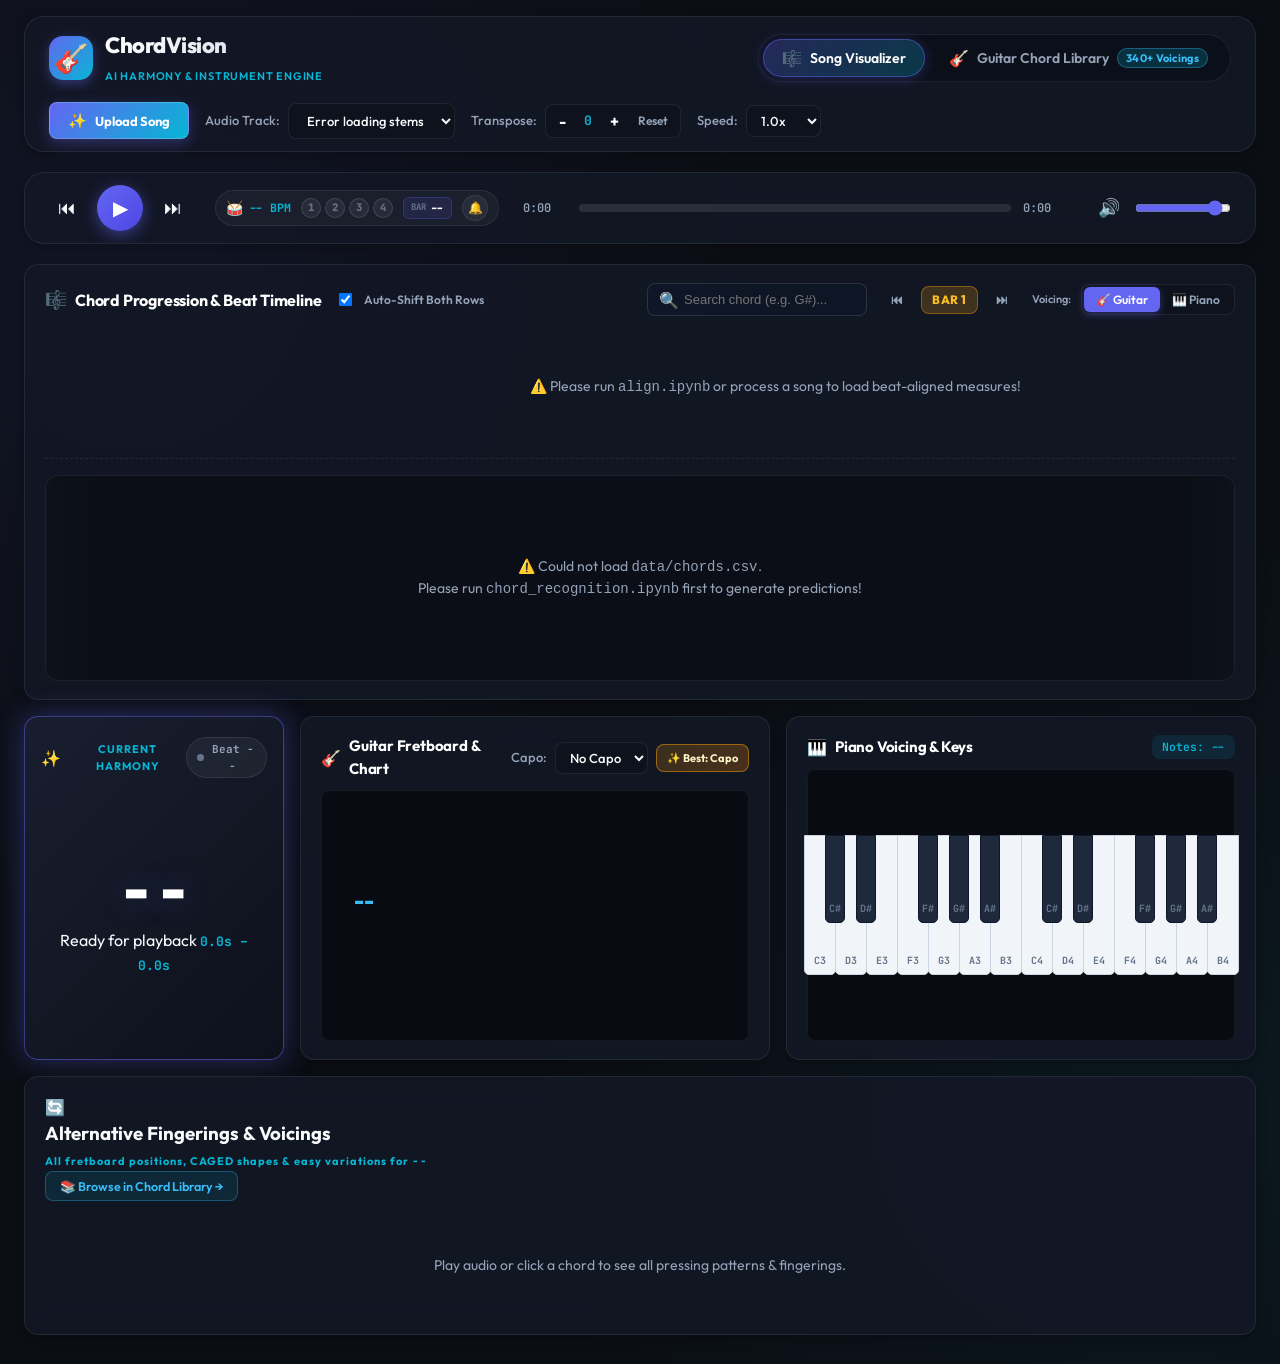
==== commit 5c011d2d: "chord align fix" ====
--- a/static/index.html
+++ b/static/index.html
@@ -27,11 +27,6 @@
           <span class="tab-icon">🎼</span>
           <span>Song Visualizer</span>
         </button>
-        <button id="nav-tab-alignment" class="nav-tab-btn" title="Beat-Synchronous Lead Sheet & Measure Grid">
-          <span class="tab-icon">📐</span>
-          <span>Beat & Chord Alignment</span>
-          <span class="tab-badge" id="tab-badge-bars">Lead Sheet</span>
-        </button>
         <button id="nav-tab-library" class="nav-tab-btn" title="Complete Guitar Chord & Voicings Encyclopedia (CHORD_ALTERNATIVES_DB)">
           <span class="tab-icon">🎸</span>
           <span>Guitar Chord Library</span>
@@ -133,28 +128,41 @@
 
     <!-- 1. SONG VISUALIZER MAIN CONTENT VIEW -->
     <main class="main-layout" id="view-visualizer">
-      <!-- 2. FULL-WIDTH HORIZONTAL CHORD PROGRESSION TICKER -->
+      <!-- 2. DUAL-ROW TIMELINE: CONTINUOUS CHORD STREAM (ROW 1) + BEAT & MEASURE TAPE (ROW 2) -->
       <section class="card chord-timeline-section">
         <div class="sheet-header">
           <div class="sheet-title-area">
             <div class="section-title-tag">
               <span class="icon">🎼</span>
-              <h2>Chord Progression Stream</h2>
-            </div>
-            
+              <h2>Chord Progression & Beat Timeline</h2>
+            </div>
+
             <div class="sheet-toggles">
               <label class="toggle-label">
                 <input type="checkbox" id="auto-scroll-toggle" checked>
                 <span class="toggle-custom"></span>
-                Auto-Shift
+                Auto-Shift Both Rows
               </label>
             </div>
           </div>
 
-          <!-- Mode Switcher in timeline section (Piano / Guitar) -->
+          <!-- Controls in timeline section (Search, Quick Bar Nav, Piano/Guitar Mode) -->
           <div class="sheet-controls-area">
+            <div class="align-search-wrap">
+              <span class="search-icon">🔍</span>
+              <input type="text" id="timeline-search-input" placeholder="Search chord (e.g. G#)..." class="search-input">
+            </div>
+
+            <!-- Tape Navigation & Active Bar Badge -->
+            <div class="tape-nav-controls" id="tape-nav-controls">
+              <button id="btn-tape-prev-bar" class="btn btn-sm btn-ghost" title="Previous Bar (J)">⏮</button>
+              <span class="active-bar-badge" id="tape-active-bar-badge">BAR 1</span>
+              <button id="btn-tape-next-bar" class="btn btn-sm btn-ghost" title="Next Bar (L)">⏭</button>
+            </div>
+
+            <!-- Mode Switcher (Piano / Guitar) -->
             <div class="control-group timeline-mode-group">
-              <label style="font-size: 11px; font-weight: 600; color: var(--text-muted); margin-right: 2px;">Timeline View:</label>
+              <label style="font-size: 11px; font-weight: 600; color: var(--text-muted); margin-right: 2px;">Voicing:</label>
               <div class="btn-group mode-toggle-group">
                 <button id="mode-guitar" class="btn btn-sm btn-ghost active" data-mode="guitar">🎸 Guitar</button>
                 <button id="mode-piano" class="btn btn-sm btn-ghost" data-mode="piano">🎹 Piano</button>
@@ -163,10 +171,21 @@
           </div>
         </div>
 
-        <!-- Flowing Single-Row Chord Stream -->
-        <div class="unified-timeline-wrapper">
-          <div id="unified-timeline-container" class="unified-timeline-container">
-            <div class="empty-state">Loading chords from data/chords.csv...</div>
+        <!-- ROW 1: Beat & Measure Aligned Rolling Tape -->
+        <div class="timeline-row-block">
+          <div class="sliding-tape-viewport" id="sliding-tape-viewport">
+            <div id="sliding-tape-track" class="sliding-tape-track">
+              <div class="empty-state">Loading beat-aligned measures...</div>
+            </div>
+          </div>
+        </div>
+
+        <!-- ROW 2: Continuous Chord Progression Stream -->
+        <div class="timeline-row-block">
+          <div class="unified-timeline-wrapper" id="unified-timeline-wrapper">
+            <div id="unified-timeline-container" class="unified-timeline-container">
+              <div class="empty-state">Loading chords from data/chords.csv...</div>
+            </div>
           </div>
         </div>
       </section>
@@ -188,6 +207,10 @@
 
           <div class="hero-chord-body">
             <div id="hero-chord-name" class="chord-display-text">--</div>
+            <div class="hero-chord-sub">
+              <span id="hero-chord-desc" class="chord-desc-text">Ready for playback</span>
+              <span id="chord-timing" class="tag-val timing-tag">0.0s – 0.0s</span>
+            </div>
           </div>
         </div>
 
@@ -198,75 +221,62 @@
               <span class="header-icon">🎸</span>
               <h2>Guitar Fretboard & Chart</h2>
             </div>
-
-            <!-- Smart Capo Toolbar -->
-            <div class="capo-controls-group">
-              <div class="capo-select-wrapper">
-                <label for="capo-select" class="capo-label">Capo:</label>
-                <select id="capo-select" class="custom-select capo-select">
-                  <option value="0">None</option>
-                  <option value="1">Capo 1</option>
-                  <option value="2">Capo 2</option>
-                  <option value="3">Capo 3</option>
-                  <option value="4">Capo 4</option>
-                  <option value="5">Capo 5</option>
-                  <option value="6">Capo 6</option>
-                  <option value="7">Capo 7</option>
-                </select>
-              </div>
-              <button id="btn-smart-capo" class="btn btn-sm btn-smart-capo" title="Auto-find easiest open chord capo">
-                ✨ Smart Capo
+            <!-- Capo Controller & Smart Capo Recommendation -->
+            <div class="control-group capo-group">
+              <label for="capo-select">Capo:</label>
+              <select id="capo-select" class="custom-select custom-select-sm">
+                <option value="0">No Capo</option>
+                <option value="1">Capo 1</option>
+                <option value="2">Capo 2</option>
+                <option value="3">Capo 3</option>
+                <option value="4">Capo 4</option>
+                <option value="5">Capo 5</option>
+                <option value="6">Capo 6</option>
+                <option value="7">Capo 7</option>
+              </select>
+              <button id="btn-smart-capo" class="btn btn-sm btn-smart-capo" title="Auto-find best Capo for easiest open chord shapes">
+                ✨ Best: Capo
               </button>
             </div>
           </div>
-          
-          <div class="guitar-wrapper">
-            <div class="guitar-chart-container">
-              <svg id="guitar-chord-svg" viewBox="0 0 240 280" class="guitar-svg"></svg>
-            </div>
-            <div class="guitar-chord-meta">
-              <div class="meta-item">
-                <span class="meta-label">Chord Shape</span>
-                <span id="guitar-chord-title" class="meta-val">--</span>
-              </div>
-              <div class="meta-item" id="capo-sounding-item">
-                <span class="meta-label">Sounding Chord</span>
-                <span id="guitar-sounding-title" class="meta-val">--</span>
-              </div>
-              <div class="meta-item string-notes-meta-item" id="guitar-string-notes-item">
-                <span class="meta-label">String Notes (6th → 1st)</span>
-                <div id="guitar-string-notes" class="guitar-string-notes-row">
-                  <span class="string-note-badge">--</span>
-                </div>
-              </div>
-            </div>
-          </div>
-        </div>
-
-        <!-- PIANO VISUALIZER CARD -->
+
+          <div class="guitar-fretboard-wrapper">
+            <div class="guitar-meta">
+              <div class="guitar-chord-title" id="guitar-chord-title">--</div>
+              <div class="guitar-sounding-title" id="guitar-sounding-title"></div>
+              <div class="guitar-string-notes" id="guitar-string-notes"></div>
+              <div class="guitar-fingering-label" id="guitar-fingering-label"></div>
+            </div>
+            <div class="fretboard-svg-container">
+              <svg viewBox="0 0 240 280" class="fretboard-svg" id="guitar-chord-svg"></svg>
+            </div>
+          </div>
+        </div>
+
+        <!-- PIANO KEYBOARD CARD -->
         <div id="piano-card" class="card piano-card">
           <div class="card-header">
             <div class="header-title">
               <span class="header-icon">🎹</span>
-              <h2>Piano Voicing</h2>
-            </div>
-            <span id="notes-label" class="notes-tag">Notes: --</span>
+              <h2>Piano Voicing & Keys</h2>
+            </div>
+            <span class="notes-tag" id="notes-label">Notes: --</span>
           </div>
           <div class="piano-wrapper">
-            <div id="piano-keyboard" class="piano-keyboard">
-              <!-- Keys generated dynamically by JS -->
+            <div class="piano-keyboard" id="piano-keyboard">
+              <!-- Keys generated dynamically in main.js -->
             </div>
           </div>
         </div>
       </section>
 
-      <!-- 4. ALL PRESSING PATTERNS & VOICINGS SECTION -->
-      <section id="alternatives-section" class="card alternatives-section">
-        <div class="alternatives-header">
-          <div class="header-title">
-            <span class="header-icon">🎸</span>
-            <div class="title-with-subtitle">
-              <h2>All Pressing Patterns & Voicings</h2>
+      <!-- 4. ALTERNATIVE CHORD SHAPES & INVERSIONS -->
+      <section class="card alternatives-section" id="alternatives-section">
+        <div class="alt-header">
+          <div class="alt-title-area">
+            <span class="alt-icon">🔄</span>
+            <div>
+              <h3>Alternative Fingerings & Voicings</h3>
               <span class="subheading">All fretboard positions, CAGED shapes & easy variations for <strong id="alt-target-chord" class="alt-target-highlight">--</strong></span>
             </div>
           </div>
@@ -279,151 +289,6 @@
           <div class="empty-state">Play audio or click a chord to see all pressing patterns & fingerings.</div>
         </div>
       </section>
-    </main>
-
-    <!-- 2. BEAT & CHORD ALIGNMENT VIEW (SLIDING WINDOW & LEAD SHEET) -->
-    <main class="alignment-view" id="view-alignment" style="display: none;">
-      <!-- Hero Header & Control Bar -->
-      <div class="alignment-hero-header card">
-        <div class="align-title-group">
-          <div class="align-icon-wrap">📐</div>
-          <div>
-            <h2>Beat & Chord Alignment Visualizer</h2>
-            <p class="subheading">Quantized harmonic progression aligned to 4/4 rhythm beats with sliding window</p>
-          </div>
-        </div>
-
-        <div class="align-stats-row">
-          <div class="align-stat-pill">
-            <span class="stat-label">Total Bars</span>
-            <span id="align-total-bars" class="stat-val">--</span>
-          </div>
-          <div class="align-stat-pill">
-            <span class="stat-label">Tempo</span>
-            <span id="align-bpm" class="stat-val">-- BPM</span>
-          </div>
-          <div class="align-stat-pill">
-            <span class="stat-label">Meter</span>
-            <span class="stat-val">4/4 Time</span>
-          </div>
-          <div class="align-stat-pill">
-            <span class="stat-label">Total Beats</span>
-            <span id="align-total-beats" class="stat-val">--</span>
-          </div>
-        </div>
-
-        <div class="align-controls-bar">
-          <!-- Sliding Window vs Full Grid Mode Switcher -->
-          <div class="align-mode-toggle-group">
-            <button id="btn-align-mode-sliding" class="btn btn-sm btn-align-mode active" title="Rolling Sliding Window of measures with continuous playhead">
-              <span>🎠 Sliding Window</span>
-            </button>
-            <button id="btn-align-mode-grid" class="btn btn-sm btn-align-mode" title="Full Sheet Grid of all measures">
-              <span>📑 Full Grid</span>
-            </button>
-          </div>
-
-          <!-- Synchronized Capo Dropdown & Smart Capo Recommendation -->
-          <div class="control-group align-capo-group">
-            <label for="align-capo-select">🎸 Capo:</label>
-            <select id="align-capo-select" class="custom-select select-sm">
-              <option value="0">No Capo</option>
-              <option value="1">Capo 1</option>
-              <option value="2">Capo 2</option>
-              <option value="3">Capo 3</option>
-              <option value="4">Capo 4</option>
-              <option value="5">Capo 5</option>
-              <option value="6">Capo 6</option>
-              <option value="7">Capo 7</option>
-            </select>
-            <button id="btn-align-smart-capo" class="btn btn-sm btn-smart-capo" title="Auto-find best Capo for easiest open chord shapes">
-              ✨ Best: Capo
-            </button>
-          </div>
-
-          <div class="align-search-wrap">
-            <span class="search-icon">🔍</span>
-            <input type="text" id="align-filter-input" placeholder="Search chord (e.g. G#), or Bar #..." class="search-input">
-          </div>
-          <label class="toggle-control" title="Auto-scroll to follow audio playback">
-            <input type="checkbox" id="align-auto-scroll" checked>
-            <span class="toggle-slider"></span>
-            <span class="toggle-label">Auto-Follow</span>
-          </label>
-        </div>
-      </div>
-
-      <!-- Comparative Alignment Timeline Track -->
-      <div class="card dual-track-card">
-        <div class="dual-track-header">
-          <div class="dual-title">
-            <span>⏱️ Measure Ribbon & Beat Alignment Track</span>
-            <span class="dual-hint">Click any bar to jump audio</span>
-          </div>
-        </div>
-        <div class="dual-timeline-wrapper">
-          <div id="alignment-dual-track" class="dual-timeline-track"></div>
-          <div id="dual-track-playhead" class="dual-track-playhead"></div>
-        </div>
-      </div>
-
-      <!-- 1. SLIDING WINDOW VIEW SECTION -->
-      <div id="align-sliding-container" class="sliding-view-container">
-        <!-- Spotlight Active Bar Stage -->
-        <div class="card sliding-spotlight-card">
-          <div class="spotlight-header">
-            <div class="spotlight-bar-meta">
-              <span class="spotlight-badge">⭐ ACTIVE MEASURE</span>
-              <h3 id="spotlight-bar-title">BAR --</h3>
-              <span id="spotlight-bar-time" class="spotlight-time">0.0s – 0.0s</span>
-            </div>
-            <div class="spotlight-nav-controls">
-              <button id="btn-spotlight-prev" class="btn btn-sm btn-ghost" title="Previous Bar">⏮ Prev Bar</button>
-              <button id="btn-spotlight-next" class="btn btn-sm btn-ghost" title="Next Bar">Next Bar ⏭</button>
-            </div>
-          </div>
-          <div id="spotlight-beats-row" class="spotlight-beats-row">
-            <div class="empty-state">Play audio or click a bar to view active measure.</div>
-          </div>
-        </div>
-
-        <!-- Continuous Sliding Tape Window -->
-        <div class="card sliding-tape-card">
-          <div class="tape-header">
-            <div class="tape-title">
-              <span>🎞️ Rolling Measure Tape (Sliding Conveyor)</span>
-              <span class="tape-hint">Past bars slide left &larr; &nbsp; [ CENTER ACTIVE WINDOW ] &nbsp; &rarr; Upcoming bars slide right</span>
-            </div>
-            <div class="tape-window-controls">
-              <span class="tape-zoom-label">Window Size:</span>
-              <select id="sliding-window-size-select" class="custom-select select-sm">
-                <option value="5">5 Bars</option>
-                <option value="7" selected>7 Bars (Standard)</option>
-                <option value="9">9 Bars (Wide)</option>
-                <option value="all">All Bars (Full Stream)</option>
-              </select>
-            </div>
-          </div>
-
-          <div class="sliding-tape-viewport" id="sliding-tape-viewport">
-            <div class="sliding-center-needle"></div>
-            <div id="sliding-tape-track" class="sliding-tape-track">
-              <!-- Rendered dynamically by alignment.js -->
-            </div>
-          </div>
-        </div>
-      </div>
-
-      <!-- 2. FULL LEAD SHEET GRID SECTION -->
-      <div id="align-grid-container" class="alignment-grid-container card" style="display: none;">
-        <div class="lead-sheet-title-bar">
-          <h3>🎼 Full Lead Sheet Measure Grid</h3>
-          <span class="lead-sheet-hint">Each box represents 1 Bar (Measure) with 4 Beat slots. Click any beat to play.</span>
-        </div>
-        <div id="alignment-measures-grid" class="alignment-measures-grid">
-          <div class="empty-state">Loading beat-aligned chords...</div>
-        </div>
-      </div>
     </main>
 
     <!-- 3. GUITAR CHORD LIBRARY VIEW (CHORD_ALTERNATIVES_DB) -->
--- a/static/style.css
+++ b/static/style.css
@@ -270,7 +270,39 @@
 .chord-timeline-section {
   display: flex;
   flex-direction: column;
-  gap: 12px;
+  gap: 16px;
+}
+
+.timeline-row-block {
+  display: flex;
+  flex-direction: column;
+  gap: 6px;
+}
+
+.timeline-row-block:not(:last-child) {
+  border-bottom: 1px dashed rgba(255, 255, 255, 0.08);
+  padding-bottom: 14px;
+}
+
+.timeline-row-header {
+  display: flex;
+  justify-content: space-between;
+  align-items: center;
+  margin-bottom: 4px;
+  padding: 0 4px;
+}
+
+.timeline-row-tag {
+  font-size: 11px;
+  font-weight: 700;
+  letter-spacing: 0.04em;
+  color: #38bdf8;
+  text-transform: uppercase;
+}
+
+.timeline-row-hint {
+  font-size: 10px;
+  color: #64748b;
 }
 
 .sheet-header {
@@ -325,6 +357,25 @@
 .timeline-mode-group {
   display: flex;
   align-items: center;
+}
+
+.timeline-view-mode-group .btn {
+  padding: 5px 12px;
+  font-size: 12px;
+  font-weight: 600;
+  border-radius: 6px;
+}
+
+.timeline-view-mode-group .btn.active {
+  background: var(--accent-primary);
+  color: #fff;
+  box-shadow: 0 2px 8px rgba(99, 102, 241, 0.4);
+}
+
+.tape-nav-controls {
+  display: flex;
+  align-items: center;
+  gap: 8px;
 }
 
 .sheet-search-bar {
@@ -546,7 +597,8 @@
   box-shadow: 0 0 10px rgba(245, 158, 11, 0.3);
 }
 
-.guitar-wrapper {
+.guitar-wrapper,
+.guitar-fretboard-wrapper {
   display: flex;
   align-items: center;
   justify-content: space-around;
@@ -558,22 +610,50 @@
   flex: 1;
 }
 
-.guitar-chart-container {
+.guitar-chart-container,
+.fretboard-svg-container {
   display: flex;
   justify-content: center;
   align-items: center;
 }
 
-.guitar-svg {
+.guitar-svg,
+.fretboard-svg {
   width: 195px;
   height: 225px;
-}
-
-.guitar-chord-meta {
-  display: flex;
-  flex-direction: column;
-  gap: 12px;
+  max-width: 100%;
+}
+
+.guitar-chord-meta,
+.guitar-meta {
+  display: flex;
+  flex-direction: column;
+  gap: 10px;
   min-width: 120px;
+}
+
+.guitar-chord-title {
+  font-size: 22px;
+  font-weight: 800;
+  color: #38bdf8;
+}
+
+.guitar-sounding-title {
+  font-size: 11px;
+  color: #94a3b8;
+  font-weight: 600;
+}
+
+.guitar-string-notes {
+  display: flex;
+  gap: 5px;
+  flex-wrap: wrap;
+}
+
+.guitar-fingering-label {
+  font-size: 11px;
+  font-family: var(--font-mono);
+  color: #64748b;
 }
 
 .meta-item {
@@ -2961,214 +3041,78 @@
   color: #cbd5e1;
 }
 
-.spotlight-capo-pill {
-  font-size: 11px;
-  font-weight: 700;
-  color: #38bdf8;
-  background: rgba(56, 189, 248, 0.15);
-  border: 1px solid rgba(56, 189, 248, 0.35);
-  padding: 2px 8px;
-  border-radius: 6px;
-  margin-left: 8px;
-  vertical-align: middle;
-}
-
-.spotlight-sounding-sub {
-  font-size: 10px;
-  color: #94a3b8;
-  margin-bottom: 6px;
-}
-
-.spotlight-sounding-sub strong {
-  color: #cbd5e1;
-}
-
-.sliding-view-container {
-  display: flex;
-  flex-direction: column;
-  gap: 20px;
-  width: 100%;
-}
-
-/* Spotlight Active Measure Stage */
-.sliding-spotlight-card {
-  padding: 20px 24px;
-  background: radial-gradient(circle at top left, rgba(99, 102, 241, 0.15), rgba(15, 23, 42, 0.75));
-  border: 1px solid rgba(99, 102, 241, 0.3);
+.align-nav-buttons {
+  display: flex;
+  gap: 6px;
+}
+
+/* =========================================================
+   SINGLE ROLLING MEASURE TAPE CAROUSEL
+   ========================================================= */
+
+.single-tape-container {
+  padding: 22px 24px;
+  background: radial-gradient(circle at top left, rgba(99, 102, 241, 0.12), rgba(15, 23, 42, 0.8));
+  border: 1px solid rgba(99, 102, 241, 0.25);
   box-shadow: 0 10px 30px rgba(0, 0, 0, 0.4);
-}
-
-.spotlight-header {
+  overflow: hidden;
+}
+
+.tape-header {
   display: flex;
   justify-content: space-between;
   align-items: center;
   flex-wrap: wrap;
   gap: 12px;
   margin-bottom: 16px;
-}
-
-.spotlight-bar-meta {
-  display: flex;
-  align-items: baseline;
+  padding-bottom: 12px;
+  border-bottom: 1px solid rgba(255, 255, 255, 0.08);
+}
+
+.tape-title {
+  font-size: 14px;
+  font-weight: 700;
+  color: #e2e8f0;
+  display: flex;
+  align-items: center;
+  flex-wrap: wrap;
+  gap: 10px;
+}
+
+.tape-hint {
+  font-size: 11px;
+  font-weight: 400;
+  color: #94a3b8;
+}
+
+.tape-active-indicator {
+  display: flex;
+  align-items: center;
   gap: 12px;
-  flex-wrap: wrap;
-}
-
-.spotlight-badge {
-  font-size: 10px;
-  font-weight: 700;
-  letter-spacing: 0.08em;
+}
+
+.active-bar-badge {
+  font-size: 12px;
+  font-weight: 800;
+  letter-spacing: 0.05em;
   background: rgba(245, 158, 11, 0.2);
   color: #fbbf24;
   border: 1px solid rgba(245, 158, 11, 0.4);
-  padding: 3px 8px;
-  border-radius: 6px;
-}
-
-.spotlight-bar-meta h3 {
-  font-size: 24px;
-  font-weight: 800;
-  color: #38bdf8;
-  letter-spacing: 0.02em;
-  margin: 0;
-}
-
-.spotlight-time {
+  padding: 4px 10px;
+  border-radius: 8px;
+}
+
+.active-bar-time {
   font-size: 12px;
   font-family: var(--font-mono);
   color: #94a3b8;
-}
-
-.spotlight-nav-controls {
-  display: flex;
-  gap: 8px;
-}
-
-.spotlight-beats-row {
-  display: grid;
-  grid-template-columns: repeat(4, 1fr);
-  gap: 14px;
-}
-
-.spotlight-beat-box {
-  background: rgba(15, 23, 42, 0.7);
-  border: 1px solid rgba(255, 255, 255, 0.08);
-  border-radius: 12px;
-  padding: 12px;
-  display: flex;
-  flex-direction: column;
-  text-align: center;
-  cursor: pointer;
-  transition: all 0.2s cubic-bezier(0.4, 0, 0.2, 1);
-  position: relative;
-  overflow: hidden;
-}
-
-.spotlight-beat-box:hover {
-  background: rgba(30, 41, 59, 0.8);
-  border-color: rgba(99, 102, 241, 0.5);
-  transform: translateY(-2px);
-}
-
-.spotlight-beat-box.downbeat-box {
-  border-top: 3px solid #f59e0b;
-}
-
-.spotlight-beat-box.active-beat {
-  background: rgba(99, 102, 241, 0.35);
-  border-color: #38bdf8;
-  box-shadow: 0 0 24px rgba(56, 189, 248, 0.55);
-  transform: scale(1.03);
-  z-index: 2;
-}
-
-.spotlight-beat-top {
-  display: flex;
-  justify-content: space-between;
-  align-items: center;
-  padding: 4px 8px;
-  border-radius: 6px;
-  margin-bottom: 8px;
-}
-
-.spotlight-beat-tag {
-  font-size: 10px;
-  font-weight: 700;
-  color: #ffffff;
-  letter-spacing: 0.05em;
-}
-
-.spotlight-beat-time {
-  font-size: 10px;
-  font-family: var(--font-mono);
-  color: rgba(255, 255, 255, 0.85);
-}
-
-.spotlight-beat-chord {
-  font-size: 20px;
-  font-weight: 800;
-  margin: 4px 0 8px;
-}
-
-.spotlight-mini-chart {
-  display: flex;
-  justify-content: center;
-  align-items: center;
-  min-height: 56px;
-}
-
-/* Sliding Tape Card */
-.sliding-tape-card {
-  padding: 18px 20px;
-  overflow: hidden;
-}
-
-.tape-header {
-  display: flex;
-  justify-content: space-between;
-  align-items: center;
-  flex-wrap: wrap;
-  gap: 12px;
-  margin-bottom: 12px;
-}
-
-.tape-title {
-  font-size: 13px;
-  font-weight: 600;
-  color: #cbd5e1;
-  display: flex;
-  align-items: center;
-  flex-wrap: wrap;
-  gap: 8px;
-}
-
-.tape-hint {
-  font-size: 11px;
-  color: #64748b;
-}
-
-.tape-window-controls {
-  display: flex;
-  align-items: center;
-  gap: 8px;
-}
-
-.tape-zoom-label {
-  font-size: 11px;
-  color: #94a3b8;
-}
-
-.select-sm {
-  padding: 4px 10px;
-  font-size: 12px;
-  border-radius: 6px;
 }
 
 .sliding-tape-viewport {
   position: relative;
   width: 100%;
   overflow-x: auto;
-  padding: 16px 0;
+  padding: 4px 0 6px 0;
   scroll-behavior: smooth;
 }
 
@@ -3180,7 +3124,7 @@
   width: 3px;
   height: 100%;
   background: #38bdf8;
-  box-shadow: 0 0 12px #38bdf8;
+  box-shadow: 0 0 14px #38bdf8;
   z-index: 10;
   pointer-events: none;
 }
@@ -3188,46 +3132,48 @@
 .sliding-center-needle::after {
   content: '▼';
   position: absolute;
-  top: -4px;
-  left: -4.5px;
-  font-size: 10px;
+  top: -6px;
+  left: -5px;
+  font-size: 12px;
   color: #38bdf8;
+  filter: drop-shadow(0 0 4px #38bdf8);
 }
 
 .sliding-tape-track {
   display: flex;
-  gap: 14px;
-  padding: 0 calc(50% - 120px);
+  gap: 16px;
+  padding: 0 calc(50% - 150px);
   width: max-content;
 }
 
 .tape-measure-card {
-  min-width: 240px;
-  width: 240px;
-  flex-shrink: 0;
-  background: rgba(15, 23, 42, 0.65);
+  width: max-content;
+  min-width: auto;
+  flex: 0 0 auto;
+  background: rgba(15, 23, 42, 0.7);
   border: 1px solid rgba(255, 255, 255, 0.08);
-  border-radius: 12px;
+  border-radius: 14px;
   padding: 10px 12px;
   display: flex;
   flex-direction: column;
   gap: 8px;
   cursor: pointer;
-  transition: all 0.2s cubic-bezier(0.4, 0, 0.2, 1);
+  transition: all 0.22s cubic-bezier(0.4, 0, 0.2, 1);
   position: relative;
 }
 
 .tape-measure-card:hover {
-  background: rgba(30, 41, 59, 0.8);
-  border-color: rgba(99, 102, 241, 0.4);
-  transform: translateY(-2px);
+  background: rgba(30, 41, 59, 0.85);
+  border-color: rgba(99, 102, 241, 0.45);
+  transform: translateY(-3px);
 }
 
 .tape-measure-card.active {
   border-color: #38bdf8;
   background: rgba(30, 41, 59, 0.95);
-  box-shadow: 0 0 24px rgba(56, 189, 248, 0.35);
-  transform: scale(1.02);
+  box-shadow: 0 0 28px rgba(56, 189, 248, 0.4);
+  transform: scale(1.03);
+  z-index: 2;
 }
 
 .tape-card-header {
@@ -3236,59 +3182,118 @@
   align-items: center;
 }
 
+.tape-bar-num-wrap {
+  display: flex;
+  align-items: center;
+  gap: 6px;
+}
+
 .tape-bar-num {
+  font-size: 13px;
+  font-weight: 800;
+  color: #38bdf8;
+  letter-spacing: 0.03em;
+}
+
+.tape-capo-pill {
+  font-size: 10px;
+  font-weight: 700;
+  color: #fbbf24;
+  background: rgba(245, 158, 11, 0.2);
+  border: 1px solid rgba(245, 158, 11, 0.35);
+  padding: 2px 6px;
+  border-radius: 4px;
+}
+
+.tape-bar-time {
   font-size: 11px;
-  font-weight: 700;
-  color: #38bdf8;
-  letter-spacing: 0.04em;
-}
-
-.tape-bar-time {
-  font-size: 10px;
-  font-family: var(--font-mono);
-  color: #64748b;
+  font-family: var(--font-mono);
+  color: #94a3b8;
 }
 
 .tape-beats-row {
   display: grid;
   grid-template-columns: repeat(4, 1fr);
-  gap: 4px;
+  gap: 6px;
 }
 
 .tape-beat-cell {
-  background: rgba(0, 0, 0, 0.3);
-  border-radius: 6px;
-  padding: 6px 2px;
+  background: rgba(0, 0, 0, 0.35);
+  border-radius: 8px;
+  padding: 6px 3px;
   text-align: center;
-  border: 1px solid rgba(255, 255, 255, 0.05);
+  border: 1px solid rgba(255, 255, 255, 0.06);
+  display: flex;
+  flex-direction: column;
   transition: all 0.15s ease;
+  overflow: hidden;
 }
 
 .tape-beat-cell.downbeat-cell {
-  border-left: 2px solid #f59e0b;
+  border-top: 2.5px solid #f59e0b;
 }
 
 .tape-beat-cell.active-beat {
-  background: rgba(99, 102, 241, 0.5);
+  background: rgba(99, 102, 241, 0.45);
   border-color: #38bdf8;
-  box-shadow: 0 0 10px rgba(56, 189, 248, 0.6);
+  box-shadow: 0 0 14px rgba(56, 189, 248, 0.6);
   transform: scale(1.05);
 }
 
-.tape-beat-accent {
-  width: 100%;
-  height: 2.5px;
+.tape-beat-top {
+  display: flex;
+  justify-content: space-between;
+  align-items: center;
+  padding: 2px 4px;
+  border-radius: 4px;
+  margin-bottom: 4px;
+}
+
+.tape-beat-tag {
+  font-size: 9px;
+  font-weight: 700;
+  color: #ffffff;
+}
+
+.tape-beat-time {
+  font-size: 8px;
+  font-family: var(--font-mono);
+  color: rgba(255, 255, 255, 0.85);
+}
+
+.tape-beat-chord {
+  font-size: 13px;
+  font-weight: 800;
+  margin: 2px 0;
+  white-space: nowrap;
+  overflow: hidden;
+  text-overflow: ellipsis;
+}
+
+.tape-beat-sounding {
+  font-size: 8px;
+  color: #94a3b8;
+  margin-bottom: 2px;
+}
+
+.tape-mini-chart {
+  display: flex;
+  justify-content: center;
+  align-items: center;
+  min-height: 42px;
+  margin-top: auto;
+}
+
+.tape-chord-held {
+  font-size: 13px;
+  color: #64748b;
+  opacity: 0.7;
+}
+
+.tape-hold-dash {
+  width: 18px;
+  height: 2px;
+  background: rgba(255, 255, 255, 0.12);
   border-radius: 2px;
-  margin-bottom: 3px;
-}
-
-.tape-beat-num {
-  font-size: 8px;
-  color: #64748b;
-  font-family: var(--font-mono);
-}
-
-.tape-beat-chord {
-  font-size: 12px;
-  font-weight: 700;
+  margin: auto;
 }
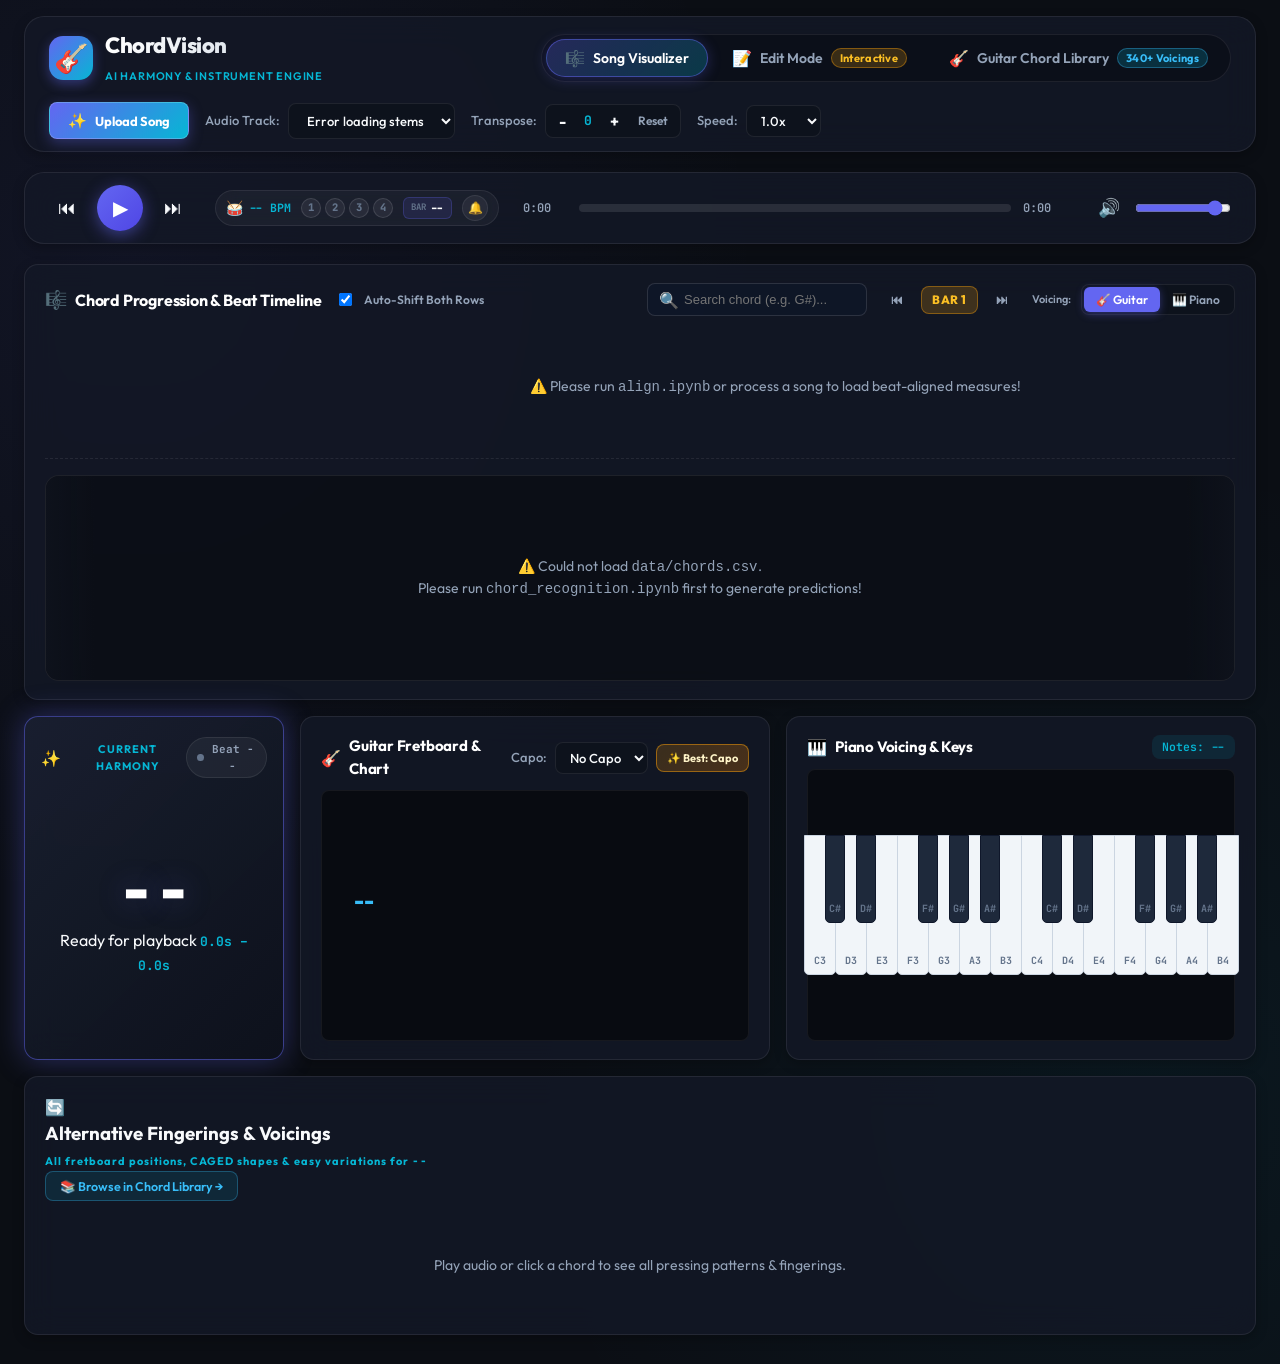
==== commit 0ce9523c: "chord editor" ====
--- a/static/index.html
+++ b/static/index.html
@@ -27,6 +27,11 @@
           <span class="tab-icon">🎼</span>
           <span>Song Visualizer</span>
         </button>
+        <button id="nav-tab-editor" class="nav-tab-btn" title="Interactive Chord & Beat Editor (Drag, Gap Insert, Delete & Harmony)">
+          <span class="tab-icon">📝</span>
+          <span>Edit Mode</span>
+          <span class="tab-badge" style="background: rgba(245, 158, 11, 0.2); color: #fbbf24; border-color: rgba(245, 158, 11, 0.4);">Interactive</span>
+        </button>
         <button id="nav-tab-library" class="nav-tab-btn" title="Complete Guitar Chord & Voicings Encyclopedia (CHORD_ALTERNATIVES_DB)">
           <span class="tab-icon">🎸</span>
           <span>Guitar Chord Library</span>
@@ -291,6 +296,270 @@
       </section>
     </main>
 
+    <!-- 2. EDIT MODE MAIN CONTENT VIEW (IDENTICAL VISUALS + DRAG, GAP INSERT & CHORD EDIT) -->
+    <main class="main-layout" id="view-editor" style="display: none;">
+      <!-- EDITOR TOP ACTION BAR -->
+      <section class="card editor-toolbar-card">
+        <div class="editor-toolbar-left">
+          <div class="editor-badge-tag">
+            <span class="edit-icon">📝</span>
+            <span class="edit-title">Interactive Harmony & Beat Editor</span>
+          </div>
+          <div class="editor-tip-pill" title="Editing hints">
+            <span class="tip-icon">💡</span>
+            <span>Drag beats/bars to reorder · Hover gaps to insert (<strong>+</strong>) · Click cell to edit chord</span>
+          </div>
+        </div>
+
+        <div class="editor-toolbar-actions">
+          <button id="btn-editor-undo" class="btn btn-sm btn-ghost" title="Undo last change (Ctrl+Z)" disabled>
+            <span>↩ Undo</span>
+          </button>
+          <button id="btn-editor-redo" class="btn btn-sm btn-ghost" title="Redo (Ctrl+Y)" disabled>
+            <span>↪ Redo</span>
+          </button>
+          <button id="btn-editor-reset" class="btn btn-sm btn-ghost" title="Reset all changes back to original AI predictions">
+            <span>🔄 Reset to AI</span>
+          </button>
+          <button id="btn-editor-save" class="btn btn-sm btn-hero-action btn-save-pulse" title="Save your edited chords & beats to disk (chords.csv & beats.csv)">
+            <span>💾 Save Changes</span>
+          </button>
+        </div>
+      </section>
+
+      <!-- EDITABLE DUAL-ROW TIMELINE: MEASURE TAPE (ROW 1) + CONTINUOUS STREAM (ROW 2) -->
+      <section class="card chord-timeline-section editor-timeline-section">
+        <div class="sheet-header">
+          <div class="sheet-title-area">
+            <div class="section-title-tag">
+              <span class="icon">🎼</span>
+              <h2>Interactive Timeline (Edit Chords & Beats)</h2>
+            </div>
+            <div class="sheet-toggles">
+              <label class="toggle-label">
+                <input type="checkbox" id="editor-auto-scroll-toggle" checked>
+                <span class="toggle-custom"></span>
+                Auto-Shift Playhead
+              </label>
+            </div>
+          </div>
+
+          <!-- Controls in timeline section -->
+          <div class="sheet-controls-area">
+            <div class="align-search-wrap">
+              <span class="search-icon">🔍</span>
+              <input type="text" id="editor-timeline-search" placeholder="Search / filter chords..." class="search-input">
+            </div>
+
+            <!-- Tempo / BPM Controller -->
+            <div class="control-group editor-bpm-group" title="Edit song tempo (BPM)">
+              <span class="bpm-icon">🥁</span>
+              <label for="editor-bpm-input" style="font-size: 11px; font-weight: 700; color: var(--text-muted); margin-right: 2px;">Tempo:</label>
+              <div class="bpm-input-wrap">
+                <button id="btn-editor-bpm-dec" class="btn btn-sm btn-icon" title="Decrease BPM (-1)">-</button>
+                <input type="number" id="editor-bpm-input" min="30" max="300" step="1" value="120" class="editor-bpm-input">
+                <span class="bpm-unit-text">BPM</span>
+                <button id="btn-editor-bpm-inc" class="btn btn-sm btn-icon" title="Increase BPM (+1)">+</button>
+              </div>
+              <button id="btn-editor-bpm-tap" class="btn btn-sm btn-ghost btn-tap-tempo" title="Click or tap in rhythm to calculate BPM">
+                👆 Tap
+              </button>
+              <button id="btn-editor-bpm-rescale" class="btn btn-sm btn-ghost btn-rescale-tempo" title="Scale beat grid intervals to match this new BPM">
+                ⚡ Rescale Grid
+              </button>
+            </div>
+
+            <!-- Tape Navigation & Active Bar Badge -->
+            <div class="tape-nav-controls">
+              <button id="btn-editor-prev-bar" class="btn btn-sm btn-ghost" title="Previous Bar">⏮</button>
+              <span class="active-bar-badge" id="editor-tape-active-bar-badge">BAR 1</span>
+              <button id="btn-editor-next-bar" class="btn btn-sm btn-ghost" title="Next Bar">⏭</button>
+            </div>
+
+            <!-- Mode Switcher (Piano / Guitar) -->
+            <div class="control-group timeline-mode-group">
+              <label style="font-size: 11px; font-weight: 600; color: var(--text-muted); margin-right: 2px;">Voicing:</label>
+              <div class="btn-group mode-toggle-group">
+                <button id="editor-mode-guitar" class="btn btn-sm btn-ghost active" data-mode="guitar">🎸 Guitar</button>
+                <button id="editor-mode-piano" class="btn btn-sm btn-ghost" data-mode="piano">🎹 Piano</button>
+              </div>
+            </div>
+          </div>
+        </div>
+
+        <!-- ROW 1: Editable Rolling Measure Tape (With Draggable Beats, Bars, Delete Buttons & Gap Inserters) -->
+        <div class="timeline-row-block">
+          <div class="sliding-tape-viewport" id="editor-sliding-tape-viewport">
+            <div id="editor-sliding-tape-track" class="sliding-tape-track editor-track">
+              <div class="empty-state">Loading editable measures...</div>
+            </div>
+          </div>
+        </div>
+
+        <!-- ROW 2: Editable Continuous Chord Progression Stream -->
+        <div class="timeline-row-block">
+          <div class="unified-timeline-wrapper" id="editor-unified-timeline-wrapper">
+            <div id="editor-unified-timeline-container" class="unified-timeline-container editor-track">
+              <div class="empty-state">Loading editable chords...</div>
+            </div>
+          </div>
+        </div>
+      </section>
+
+      <!-- INSTRUMENT & HARMONY STAGE (SYNCHRONIZED WITH EDITOR) -->
+      <section class="stage-grid" id="editor-stage-grid">
+        <!-- CURRENT HARMONY CARD -->
+        <div class="card hero-chord-card">
+          <div class="hero-chord-header">
+            <div class="header-title">
+              <span class="header-icon">✨</span>
+              <span class="subheading">CURRENT HARMONY</span>
+            </div>
+            <div id="editor-hero-beat-badge" class="hero-beat-badge" title="Rhythm & Beat Tracker">
+              <span class="beat-pulse-indicator"></span>
+              <span id="editor-hero-beat-text">Beat --</span>
+            </div>
+          </div>
+
+          <div class="hero-chord-body">
+            <div id="editor-hero-chord-name" class="chord-display-text">--</div>
+            <div class="hero-chord-sub">
+              <span id="editor-hero-chord-desc" class="chord-desc-text">Ready for editing</span>
+              <button id="btn-quick-edit-current" class="btn btn-sm btn-ghost edit-chord-pill-btn" title="Edit this chord">
+                ✏️ Edit Chord
+              </button>
+            </div>
+          </div>
+        </div>
+
+        <!-- GUITAR CHORD DIAGRAM CARD -->
+        <div id="editor-guitar-card" class="card guitar-card">
+          <div class="card-header">
+            <div class="header-title">
+              <span class="header-icon">🎸</span>
+              <h2>Guitar Fretboard Preview</h2>
+            </div>
+          </div>
+          <div class="guitar-fretboard-wrapper">
+            <div class="guitar-meta">
+              <div class="guitar-chord-title" id="editor-guitar-chord-title">--</div>
+              <div class="guitar-sounding-title" id="editor-guitar-sounding-title"></div>
+              <div class="guitar-string-notes" id="editor-guitar-string-notes"></div>
+              <div class="guitar-fingering-label" id="editor-guitar-fingering-label"></div>
+            </div>
+            <div class="fretboard-svg-container">
+              <svg viewBox="0 0 240 280" class="fretboard-svg" id="editor-guitar-chord-svg"></svg>
+            </div>
+          </div>
+        </div>
+
+        <!-- PIANO KEYBOARD CARD -->
+        <div id="editor-piano-card" class="card piano-card">
+          <div class="card-header">
+            <div class="header-title">
+              <span class="header-icon">🎹</span>
+              <h2>Piano Keys Preview</h2>
+            </div>
+            <span class="notes-tag" id="editor-notes-label">Notes: --</span>
+          </div>
+          <div class="piano-wrapper">
+            <div class="piano-keyboard" id="editor-piano-keyboard">
+              <!-- Dynamically populated -->
+            </div>
+          </div>
+        </div>
+      </section>
+    </main>
+
+    <!-- INTERACTIVE CHORD PICKER POPOVER MODAL -->
+    <div id="chord-picker-modal" class="modal-overlay" aria-hidden="true">
+      <div class="modal-card chord-picker-card">
+        <div class="modal-header">
+          <div class="modal-title-group">
+            <div class="modal-icon">🎼</div>
+            <div>
+              <h3 id="chord-picker-title">Edit Chord</h3>
+              <p id="chord-picker-subtitle" class="modal-subtitle">Select root and harmonic quality or type a custom chord name</p>
+            </div>
+          </div>
+          <button id="btn-close-chord-picker" class="btn-modal-close" title="Close (Esc)">✕</button>
+        </div>
+
+        <div class="modal-body chord-picker-body">
+          <!-- LIVE PREVIEW BANNER -->
+          <div class="chord-picker-preview-banner">
+            <div class="preview-text-group">
+              <span class="preview-label">Selected Chord</span>
+              <span id="picker-selected-chord" class="preview-chord-name">C</span>
+            </div>
+            <div class="preview-mini-instrument" id="picker-mini-preview">
+              <!-- Mini guitar or piano SVG -->
+            </div>
+          </div>
+
+          <!-- 1. ROOT NOTE SELECTOR -->
+          <div class="picker-section">
+            <label class="picker-section-label">Root Note:</label>
+            <div class="picker-roots-grid" id="picker-roots-grid">
+              <button class="picker-chip root-chip active" data-root="C">C</button>
+              <button class="picker-chip root-chip" data-root="C#">C#</button>
+              <button class="picker-chip root-chip" data-root="D">D</button>
+              <button class="picker-chip root-chip" data-root="D#">D#</button>
+              <button class="picker-chip root-chip" data-root="E">E</button>
+              <button class="picker-chip root-chip" data-root="F">F</button>
+              <button class="picker-chip root-chip" data-root="F#">F#</button>
+              <button class="picker-chip root-chip" data-root="G">G</button>
+              <button class="picker-chip root-chip" data-root="G#">G#</button>
+              <button class="picker-chip root-chip" data-root="A">A</button>
+              <button class="picker-chip root-chip" data-root="A#">A#</button>
+              <button class="picker-chip root-chip" data-root="B">B</button>
+              <button class="picker-chip root-chip chip-rest" data-root="N">Rest (N)</button>
+            </div>
+          </div>
+
+          <!-- 2. QUALITY SELECTOR -->
+          <div class="picker-section" id="picker-quality-section">
+            <label class="picker-section-label">Chord Quality / Extension:</label>
+            <div class="picker-qualities-grid" id="picker-qualities-grid">
+              <button class="picker-chip quality-chip active" data-quality="">Major</button>
+              <button class="picker-chip quality-chip" data-quality="m">Minor (m)</button>
+              <button class="picker-chip quality-chip" data-quality="7">7 (Dominant)</button>
+              <button class="picker-chip quality-chip" data-quality="maj7">maj7</button>
+              <button class="picker-chip quality-chip" data-quality="m7">m7</button>
+              <button class="picker-chip quality-chip" data-quality="sus4">sus4</button>
+              <button class="picker-chip quality-chip" data-quality="sus2">sus2</button>
+              <button class="picker-chip quality-chip" data-quality="dim">dim</button>
+              <button class="picker-chip quality-chip" data-quality="aug">aug</button>
+              <button class="picker-chip quality-chip" data-quality="add9">add9</button>
+            </div>
+          </div>
+
+          <!-- 3. CUSTOM INPUT & SCOPE OPTIONS -->
+          <div class="picker-custom-row">
+            <div class="custom-input-group">
+              <label for="picker-custom-input">Custom Chord Name:</label>
+              <input type="text" id="picker-custom-input" placeholder="e.g. F#m7b5 or G/B" class="search-input">
+            </div>
+
+            <div class="picker-scope-group">
+              <label class="toggle-label" title="Apply this chord to every beat in the current bar">
+                <input type="checkbox" id="picker-apply-whole-bar">
+                <span class="toggle-custom"></span>
+                Apply to whole bar
+              </label>
+            </div>
+          </div>
+
+          <div class="modal-actions picker-actions">
+            <button id="btn-cancel-chord-picker" class="btn btn-ghost">Cancel</button>
+            <button id="btn-apply-chord-picker" class="btn btn-hero-action">
+              <span>✓ Apply Chord</span>
+            </button>
+          </div>
+        </div>
+      </div>
+    </div>
+
     <!-- 3. GUITAR CHORD LIBRARY VIEW (CHORD_ALTERNATIVES_DB) -->
     <main class="chord-library-view" id="view-chord-library" style="display: none;">
       <div id="chord-library-content">
--- a/static/style.css
+++ b/static/style.css
@@ -986,8 +986,8 @@
 }
 
 .mini-fretboard-svg {
-  width: 120px;
-  height: 100px;
+  width: 136px;
+  height: 114px;
   filter: drop-shadow(0 2px 5px rgba(0, 0, 0, 0.35));
 }
 
@@ -998,10 +998,40 @@
 }
 
 .mini-rest-label {
-  font-size: 13px;
+  font-size: 14px;
+  font-weight: 700;
+  color: var(--text-muted);
+  font-style: normal;
+  display: flex;
+  align-items: center;
+  justify-content: center;
+}
+
+.card-visual-container .mini-rest-label {
+  display: flex;
+  flex-direction: column;
+  align-items: center;
+  justify-content: center;
+  width: 120px;
+  height: 92px;
+  border-radius: 8px;
+  background: rgba(255, 255, 255, 0.025);
+  border: 1.5px dashed rgba(255, 255, 255, 0.14);
+  color: #94a3b8;
+  font-size: 15px;
+  font-weight: 700;
+  letter-spacing: 0.5px;
+}
+
+.tape-mini-chart .mini-rest-label {
+  display: flex;
+  align-items: center;
+  justify-content: center;
+  width: 100%;
+  height: 38px;
+  color: #64748b;
+  font-size: 11px;
   font-weight: 600;
-  color: var(--text-dim);
-  font-style: italic;
 }
 
 /* Card Bottom Section (Duration above Time) */
@@ -1533,8 +1563,17 @@
 }
 
 @keyframes pulse-sparkle {
-  0%, 100% { transform: scale(1); opacity: 0.9; }
-  50% { transform: scale(1.25); opacity: 1; }
+
+  0%,
+  100% {
+    transform: scale(1);
+    opacity: 0.9;
+  }
+
+  50% {
+    transform: scale(1.25);
+    opacity: 1;
+  }
 }
 
 /* MODAL OVERLAY */
@@ -1557,7 +1596,8 @@
   padding: 20px;
 }
 
-.modal-overlay.active {
+.modal-overlay.active,
+.modal-overlay.show {
   opacity: 1;
   pointer-events: auto;
 }
@@ -1574,7 +1614,8 @@
   transition: all 0.3s cubic-bezier(0.34, 1.56, 0.64, 1);
 }
 
-.modal-overlay.active .modal-card {
+.modal-overlay.active .modal-card,
+.modal-overlay.show .modal-card {
   transform: scale(1) translateY(0);
 }
 
@@ -1672,8 +1713,15 @@
 }
 
 @keyframes float-icon {
-  0%, 100% { transform: translateY(0); }
-  50% { transform: translateY(-6px); }
+
+  0%,
+  100% {
+    transform: translateY(0);
+  }
+
+  50% {
+    transform: translateY(-6px);
+  }
 }
 
 .upload-dropzone h4 {
@@ -1832,7 +1880,9 @@
 }
 
 @keyframes spin {
-  to { transform: rotate(360deg); }
+  to {
+    transform: rotate(360deg);
+  }
 }
 
 .progress-title {
@@ -2070,8 +2120,15 @@
 }
 
 @keyframes fadeInView {
-  from { opacity: 0; transform: translateY(8px); }
-  to { opacity: 1; transform: translateY(0); }
+  from {
+    opacity: 0;
+    transform: translateY(8px);
+  }
+
+  to {
+    opacity: 1;
+    transform: translateY(0);
+  }
 }
 
 .chord-library-wrapper {
@@ -2590,9 +2647,17 @@
 }
 
 @keyframes pulseStrum {
-  0% { transform: scale(1); }
-  50% { transform: scale(1.03); }
-  100% { transform: scale(1); }
+  0% {
+    transform: scale(1);
+  }
+
+  50% {
+    transform: scale(1.03);
+  }
+
+  100% {
+    transform: scale(1);
+  }
 }
 
 .empty-state-library {
@@ -2627,6 +2692,7 @@
     flex-direction: column;
     align-items: flex-start;
   }
+
   .chord-voicings-row {
     grid-template-columns: repeat(auto-fill, minmax(180px, 1fr));
   }
@@ -2637,10 +2703,12 @@
     width: 100%;
     justify-content: center;
   }
+
   .filter-section-row {
     flex-direction: column;
     align-items: flex-start;
   }
+
   .root-pills-scroll,
   .quality-pills-scroll {
     overflow-x: auto;
@@ -3152,11 +3220,11 @@
   flex: 0 0 auto;
   background: rgba(15, 23, 42, 0.7);
   border: 1px solid rgba(255, 255, 255, 0.08);
-  border-radius: 14px;
-  padding: 10px 12px;
+  border-radius: 16px;
+  padding: 12px 14px;
   display: flex;
   flex-direction: column;
-  gap: 8px;
+  gap: 10px;
   cursor: pointer;
   transition: all 0.22s cubic-bezier(0.4, 0, 0.2, 1);
   position: relative;
@@ -3185,23 +3253,23 @@
 .tape-bar-num-wrap {
   display: flex;
   align-items: center;
-  gap: 6px;
+  gap: 8px;
 }
 
 .tape-bar-num {
-  font-size: 13px;
+  font-size: 15px;
   font-weight: 800;
   color: #38bdf8;
   letter-spacing: 0.03em;
 }
 
 .tape-capo-pill {
-  font-size: 10px;
+  font-size: 11px;
   font-weight: 700;
   color: #fbbf24;
   background: rgba(245, 158, 11, 0.2);
   border: 1px solid rgba(245, 158, 11, 0.35);
-  padding: 2px 6px;
+  padding: 2px 7px;
   border-radius: 4px;
 }
 
@@ -3209,79 +3277,107 @@
   font-size: 11px;
   font-family: var(--font-mono);
   color: #94a3b8;
+  margin-left: 6px;
+  background: rgba(255, 255, 255, 0.06);
+  padding: 2px 7px;
+  border-radius: 4px;
+  white-space: nowrap;
 }
 
 .tape-beats-row {
   display: grid;
   grid-template-columns: repeat(4, 1fr);
-  gap: 6px;
+  gap: 8px;
 }
 
 .tape-beat-cell {
   background: rgba(0, 0, 0, 0.35);
-  border-radius: 8px;
-  padding: 6px 3px;
+  border-radius: 12px;
+  padding: 10px 8px;
   text-align: center;
   border: 1px solid rgba(255, 255, 255, 0.06);
   display: flex;
   flex-direction: column;
+  min-height: 155px;
   transition: all 0.15s ease;
   overflow: hidden;
 }
 
 .tape-beat-cell.downbeat-cell {
-  border-top: 2.5px solid #f59e0b;
-}
-
-.tape-beat-cell.active-beat {
-  background: rgba(99, 102, 241, 0.45);
-  border-color: #38bdf8;
-  box-shadow: 0 0 14px rgba(56, 189, 248, 0.6);
-  transform: scale(1.05);
+  border-top: 3px solid #f59e0b;
+}
+
+.tape-beat-cell.active-beat,
+.tape-beat-cell.active-tape-beat,
+.editor-beat-cell.active-tape-beat {
+  background: linear-gradient(135deg, rgba(99, 102, 241, 0.55), rgba(6, 182, 212, 0.45)) !important;
+  border-color: #38bdf8 !important;
+  box-shadow: 0 0 18px rgba(56, 189, 248, 0.75), inset 0 0 8px rgba(99, 102, 241, 0.35) !important;
+  transform: translateY(-2px) scale(1.06);
+  z-index: 10;
+}
+
+.tape-measure-card.active,
+.editor-measure-card.active-tape-bar {
+  border-color: rgba(56, 189, 248, 0.75) !important;
+  box-shadow: 0 0 20px rgba(56, 189, 248, 0.3), 0 8px 24px rgba(0, 0, 0, 0.5) !important;
+  background: rgba(15, 23, 42, 0.85) !important;
 }
 
 .tape-beat-top {
   display: flex;
   justify-content: space-between;
   align-items: center;
-  padding: 2px 4px;
-  border-radius: 4px;
-  margin-bottom: 4px;
+  padding: 3px 6px;
+  border-radius: 6px;
+  margin-bottom: 6px;
 }
 
 .tape-beat-tag {
-  font-size: 9px;
+  font-size: 11px;
   font-weight: 700;
   color: #ffffff;
 }
 
 .tape-beat-time {
-  font-size: 8px;
+  font-size: 10px;
+  font-weight: 600;
   font-family: var(--font-mono);
-  color: rgba(255, 255, 255, 0.85);
+  color: rgba(255, 255, 255, 0.9);
 }
 
 .tape-beat-chord {
-  font-size: 13px;
+  font-size: 18px;
   font-weight: 800;
-  margin: 2px 0;
+  margin: 4px 0;
   white-space: nowrap;
   overflow: hidden;
   text-overflow: ellipsis;
 }
 
 .tape-beat-sounding {
-  font-size: 8px;
+  font-size: 9px;
   color: #94a3b8;
-  margin-bottom: 2px;
+  margin-bottom: 3px;
 }
 
 .tape-mini-chart {
   display: flex;
   justify-content: center;
   align-items: center;
-  min-height: 42px;
+  min-height: 72px;
+  height: 72px;
   margin-top: auto;
+}
+
+.tape-mini-chart .mini-fretboard-svg {
+  width: 98px;
+  height: 82px;
+}
+
+.tape-mini-chart .mini-piano-svg {
+  width: 54px;
+  height: 48px;
 }
 
 .tape-chord-held {
@@ -3296,4 +3392,590 @@
   background: rgba(255, 255, 255, 0.12);
   border-radius: 2px;
   margin: auto;
+}
+
+/* =========================================================
+   INTERACTIVE EDIT MODE & CHORD PICKER STYLING
+   ========================================================= */
+
+.editor-toolbar-card {
+  display: flex;
+  justify-content: space-between;
+  align-items: center;
+  padding: 12px 18px;
+  background: rgba(15, 23, 42, 0.75);
+  backdrop-filter: blur(16px);
+  border: 1px solid rgba(245, 158, 11, 0.25);
+  border-radius: var(--radius-lg);
+  box-shadow: 0 8px 32px rgba(0, 0, 0, 0.35);
+  margin-bottom: 8px;
+  flex-wrap: wrap;
+  gap: 12px;
+}
+
+.editor-toolbar-left {
+  display: flex;
+  align-items: center;
+  gap: 12px;
+  flex-wrap: wrap;
+}
+
+.editor-badge-tag {
+  display: flex;
+  align-items: center;
+  gap: 6px;
+  font-family: var(--font-heading);
+  font-weight: 700;
+  font-size: 14px;
+  color: #fbbf24;
+}
+
+.editor-tip-pill {
+  display: flex;
+  align-items: center;
+  gap: 6px;
+  background: rgba(255, 255, 255, 0.04);
+  border: 1px solid rgba(255, 255, 255, 0.08);
+  border-radius: var(--radius-full);
+  padding: 3px 12px;
+  font-size: 12px;
+  color: var(--text-muted);
+}
+
+.editor-tip-pill strong {
+  color: var(--accent-cyan);
+}
+
+.editor-toolbar-actions {
+  display: flex;
+  align-items: center;
+  gap: 8px;
+}
+
+.btn-save-pulse {
+  background: linear-gradient(135deg, #f59e0b, #d97706) !important;
+  box-shadow: 0 0 16px rgba(245, 158, 11, 0.4) !important;
+  color: #ffffff !important;
+  font-weight: 700 !important;
+}
+
+.btn-save-pulse:hover {
+  background: linear-gradient(135deg, #fbbf24, #f59e0b) !important;
+  box-shadow: 0 0 24px rgba(245, 158, 11, 0.6) !important;
+}
+
+/* EDIT MODE BPM CONTROLS */
+.editor-bpm-group {
+  display: flex;
+  align-items: center;
+  gap: 6px;
+  background: rgba(0, 0, 0, 0.35);
+  border: 1px solid var(--border-subtle);
+  border-radius: var(--radius-sm);
+  padding: 3px 8px;
+}
+
+.editor-bpm-group .bpm-icon {
+  font-size: 13px;
+}
+
+.bpm-input-wrap {
+  display: flex;
+  align-items: center;
+  background: rgba(255, 255, 255, 0.05);
+  border: 1px solid rgba(255, 255, 255, 0.12);
+  border-radius: 4px;
+  padding: 1px 4px;
+  gap: 2px;
+}
+
+.editor-bpm-input {
+  width: 48px;
+  background: transparent;
+  border: none;
+  color: var(--accent-cyan);
+  font-family: var(--font-mono);
+  font-weight: 800;
+  font-size: 13px;
+  text-align: center;
+  outline: none;
+  -moz-appearance: textfield;
+  appearance: textfield;
+}
+
+.editor-bpm-input::-webkit-outer-spin-button,
+.editor-bpm-input::-webkit-inner-spin-button {
+  -webkit-appearance: none;
+  margin: 0;
+}
+
+.bpm-unit-text {
+  font-size: 10px;
+  font-weight: 700;
+  color: var(--text-dim);
+  margin-right: 2px;
+}
+
+.btn-tap-tempo {
+  font-size: 11px !important;
+  font-weight: 700 !important;
+  padding: 3px 8px !important;
+  color: #38bdf8 !important;
+  border: 1px solid rgba(56, 189, 248, 0.3) !important;
+  background: rgba(56, 189, 248, 0.08) !important;
+  transition: all 0.1s ease !important;
+}
+
+.btn-tap-tempo:active,
+.btn-tap-tempo.tapped {
+  background: rgba(56, 189, 248, 0.35) !important;
+  box-shadow: 0 0 10px rgba(56, 189, 248, 0.7) !important;
+  transform: scale(0.95);
+}
+
+.btn-rescale-tempo {
+  font-size: 11px !important;
+  font-weight: 700 !important;
+  padding: 3px 8px !important;
+  color: #fbbf24 !important;
+  border: 1px solid rgba(251, 191, 36, 0.3) !important;
+  background: rgba(251, 191, 36, 0.08) !important;
+}
+
+.btn-rescale-tempo:hover {
+  background: rgba(251, 191, 36, 0.25) !important;
+  box-shadow: 0 0 10px rgba(251, 191, 36, 0.5) !important;
+}
+
+/* EDITABLE MEASURE CARDS & BEATS */
+.editor-measure-card {
+  position: relative;
+  transition: transform 0.15s ease, border-color 0.15s ease, box-shadow 0.15s ease;
+  user-select: none;
+}
+
+.editor-bar-header {
+  display: flex;
+  justify-content: space-between;
+  align-items: center;
+  padding: 4px 8px;
+}
+
+.bar-drag-handle {
+  cursor: grab;
+  color: rgba(255, 255, 255, 0.4);
+  font-size: 12px;
+  margin-right: 4px;
+  transition: color 0.15s ease;
+}
+
+.bar-drag-handle:hover {
+  color: var(--accent-cyan);
+}
+
+.btn-delete-bar {
+  background: transparent;
+  border: none;
+  font-size: 12px;
+  cursor: pointer;
+  padding: 2px 4px;
+  border-radius: 4px;
+  opacity: 0.5;
+  transition: all 0.15s ease;
+}
+
+.btn-delete-bar:hover {
+  opacity: 1;
+  background: rgba(244, 63, 94, 0.2);
+  transform: scale(1.15);
+}
+
+.editor-beat-cell {
+  position: relative;
+  cursor: pointer;
+}
+
+.editor-beat-cell:hover {
+  border-color: rgba(56, 189, 248, 0.6);
+  background: rgba(30, 41, 59, 0.6);
+}
+
+.btn-delete-beat {
+  background: transparent;
+  border: none;
+  color: rgba(255, 255, 255, 0.4);
+  font-size: 9px;
+  font-weight: bold;
+  cursor: pointer;
+  padding: 0 2px;
+  opacity: 0;
+  transition: all 0.15s ease;
+}
+
+.editor-beat-cell:hover .btn-delete-beat {
+  opacity: 1;
+}
+
+.btn-delete-beat:hover {
+  color: #f43f5e;
+  transform: scale(1.2);
+}
+
+.beat-edit-hint {
+  display: flex;
+  align-items: center;
+  justify-content: center;
+  position: absolute;
+  bottom: 3px;
+  left: 50%;
+  transform: translateX(-50%);
+  background: rgba(15, 23, 42, 0.92);
+  color: var(--accent-cyan);
+  font-size: 8.5px;
+  font-weight: 700;
+  padding: 1px 6px;
+  border-radius: 4px;
+  border: 1px solid rgba(56, 189, 248, 0.4);
+  cursor: pointer;
+  pointer-events: auto;
+  opacity: 0;
+  transition: all 0.15s ease;
+  white-space: nowrap;
+}
+
+.editor-beat-cell:hover .beat-edit-hint {
+  opacity: 1;
+}
+
+.beat-edit-hint:hover {
+  background: var(--accent-cyan);
+  color: #0f172a;
+  box-shadow: 0 0 8px rgba(56, 189, 248, 0.8);
+  transform: translateX(-50%) scale(1.08);
+}
+
+.chord-stream-edit-hint {
+  display: flex;
+  align-items: center;
+  justify-content: center;
+  position: absolute;
+  bottom: 4px;
+  left: 50%;
+  transform: translateX(-50%);
+  background: rgba(15, 23, 42, 0.92);
+  color: var(--accent-cyan);
+  font-size: 9.5px;
+  font-weight: 700;
+  padding: 2px 8px;
+  border-radius: 4px;
+  border: 1px solid rgba(56, 189, 248, 0.4);
+  cursor: pointer;
+  pointer-events: auto;
+  opacity: 0;
+  transition: all 0.15s ease;
+  white-space: nowrap;
+}
+
+.editor-chord-card:hover .chord-stream-edit-hint {
+  opacity: 1;
+}
+
+.chord-stream-edit-hint:hover {
+  background: var(--accent-cyan);
+  color: #0f172a;
+  box-shadow: 0 0 10px rgba(56, 189, 248, 0.8);
+  transform: translateX(-50%) scale(1.08);
+}
+
+/* =========================================================
+   HOVER GAP INSERTERS (TRANSPARENT DEFAULT -> GLOW ON HOVER)
+   ========================================================= */
+
+/* Inserter Between Bars */
+.bar-gap-inserter {
+  width: 16px;
+  margin: 0 -8px;
+  position: relative;
+  z-index: 20;
+  cursor: pointer;
+  display: flex;
+  align-items: center;
+  justify-content: center;
+  flex-shrink: 0;
+}
+
+.bar-gap-inserter .gap-line {
+  width: 3px;
+  height: 80%;
+  background: transparent;
+  border-radius: 3px;
+  transition: all 0.18s ease;
+}
+
+.bar-gap-inserter .gap-badge {
+  position: absolute;
+  top: 50%;
+  left: 50%;
+  transform: translate(-50%, -50%) scale(0.7);
+  opacity: 0;
+  background: #10b981;
+  color: #ffffff;
+  font-size: 9px;
+  font-weight: 800;
+  padding: 2px 7px;
+  border-radius: 999px;
+  box-shadow: 0 0 14px rgba(16, 185, 129, 0.75);
+  pointer-events: none;
+  white-space: nowrap;
+  transition: all 0.18s cubic-bezier(0.34, 1.56, 0.64, 1);
+}
+
+.bar-gap-inserter:hover .gap-line {
+  background: #10b981;
+  box-shadow: 0 0 12px #10b981, 0 0 20px rgba(16, 185, 129, 0.5);
+}
+
+.bar-gap-inserter:hover .gap-badge {
+  opacity: 1;
+  transform: translate(-50%, -50%) scale(1);
+}
+
+/* Inserter Between Beats */
+.beat-gap-inserter {
+  width: 14px;
+  margin: 0 -7px;
+  position: relative;
+  z-index: 25;
+  cursor: pointer;
+  display: flex;
+  align-items: center;
+  justify-content: center;
+  flex-shrink: 0;
+}
+
+.beat-gap-inserter .gap-line {
+  width: 2.5px;
+  height: 75%;
+  background: transparent;
+  border-radius: 2px;
+  transition: all 0.18s ease;
+}
+
+.beat-gap-inserter .gap-badge {
+  position: absolute;
+  top: 50%;
+  left: 50%;
+  transform: translate(-50%, -50%) scale(0.6);
+  opacity: 0;
+  background: #38bdf8;
+  color: #0f172a;
+  font-size: 11px;
+  font-weight: 900;
+  width: 18px;
+  height: 18px;
+  border-radius: 50%;
+  display: flex;
+  align-items: center;
+  justify-content: center;
+  box-shadow: 0 0 14px rgba(56, 189, 248, 0.8);
+  pointer-events: none;
+  transition: all 0.18s cubic-bezier(0.34, 1.56, 0.64, 1);
+}
+
+.beat-gap-inserter:hover .gap-line {
+  background: #38bdf8;
+  box-shadow: 0 0 10px #38bdf8, 0 0 18px rgba(56, 189, 248, 0.6);
+}
+
+.beat-gap-inserter:hover .gap-badge {
+  opacity: 1;
+  transform: translate(-50%, -50%) scale(1);
+}
+
+/* DRAG AND DROP FEEDBACK */
+.editor-beat-cell.dragging {
+  opacity: 0.35;
+  transform: scale(0.92);
+  border: 1.5px dashed #38bdf8 !important;
+}
+
+.editor-beat-cell.drag-over-beat {
+  border-color: #38bdf8 !important;
+  background: rgba(56, 189, 248, 0.25) !important;
+  transform: scale(1.04);
+}
+
+.editor-measure-card.dragging-bar {
+  opacity: 0.4;
+  border: 1.5px dashed #10b981 !important;
+}
+
+.editor-measure-card.drag-over-bar {
+  border-color: #10b981 !important;
+  background: rgba(16, 185, 129, 0.2) !important;
+  transform: scale(1.02);
+}
+
+/* =========================================================
+   CHORD PICKER MODAL STYLING
+   ========================================================= */
+
+.chord-picker-card {
+  max-width: 600px;
+  width: 95%;
+}
+
+.chord-picker-body {
+  display: flex;
+  flex-direction: column;
+  gap: 16px;
+}
+
+.chord-picker-preview-banner {
+  display: flex;
+  justify-content: space-between;
+  align-items: center;
+  padding: 12px 18px;
+  background: rgba(0, 0, 0, 0.4);
+  border: 1px solid rgba(255, 255, 255, 0.1);
+  border-radius: var(--radius-md);
+}
+
+.preview-text-group {
+  display: flex;
+  flex-direction: column;
+  gap: 2px;
+}
+
+.preview-label {
+  font-size: 11px;
+  text-transform: uppercase;
+  letter-spacing: 0.5px;
+  color: var(--text-muted);
+}
+
+.preview-chord-name {
+  font-size: 28px;
+  font-weight: 800;
+  color: #ffffff;
+  font-family: var(--font-heading);
+}
+
+.preview-mini-instrument {
+  width: 72px;
+  height: 72px;
+  display: flex;
+  align-items: center;
+  justify-content: center;
+}
+
+.picker-section {
+  display: flex;
+  flex-direction: column;
+  gap: 8px;
+}
+
+.picker-section-label {
+  font-size: 12px;
+  font-weight: 600;
+  color: var(--text-muted);
+}
+
+.picker-roots-grid {
+  display: grid;
+  grid-template-columns: repeat(7, 1fr);
+  gap: 6px;
+}
+
+.picker-qualities-grid {
+  display: grid;
+  grid-template-columns: repeat(5, 1fr);
+  gap: 6px;
+}
+
+.picker-chip {
+  background: rgba(255, 255, 255, 0.05);
+  border: 1px solid rgba(255, 255, 255, 0.1);
+  border-radius: 6px;
+  padding: 6px 4px;
+  color: #ffffff;
+  font-family: var(--font-heading);
+  font-weight: 700;
+  font-size: 12px;
+  cursor: pointer;
+  transition: all 0.15s ease;
+  text-align: center;
+}
+
+.picker-chip:hover {
+  background: rgba(255, 255, 255, 0.12);
+  border-color: rgba(255, 255, 255, 0.3);
+  transform: translateY(-1px);
+}
+
+.picker-chip.active {
+  background: linear-gradient(135deg, #6366f1, #38bdf8);
+  border-color: #38bdf8;
+  color: #ffffff;
+  box-shadow: 0 0 12px rgba(99, 102, 241, 0.5);
+}
+
+.picker-chip.chip-rest.active {
+  background: rgba(148, 163, 184, 0.3);
+  border-color: #94a3b8;
+  color: #f1f5f9;
+}
+
+.picker-custom-row {
+  display: flex;
+  justify-content: space-between;
+  align-items: center;
+  gap: 16px;
+  flex-wrap: wrap;
+  padding-top: 6px;
+  border-top: 1px solid rgba(255, 255, 255, 0.06);
+}
+
+.custom-input-group {
+  display: flex;
+  align-items: center;
+  gap: 8px;
+  flex: 1;
+  min-width: 220px;
+}
+
+.custom-input-group label {
+  font-size: 12px;
+  color: var(--text-muted);
+  white-space: nowrap;
+}
+
+.picker-actions {
+  margin-top: 8px;
+}
+
+/* TOAST BANNER */
+.editor-toast-banner {
+  position: fixed;
+  bottom: 24px;
+  right: 24px;
+  background: rgba(15, 23, 42, 0.95);
+  backdrop-filter: blur(16px);
+  border: 1px solid rgba(56, 189, 248, 0.4);
+  color: #ffffff;
+  padding: 12px 20px;
+  border-radius: var(--radius-md);
+  font-size: 13px;
+  font-weight: 600;
+  box-shadow: 0 10px 30px rgba(0, 0, 0, 0.5), 0 0 15px rgba(56, 189, 248, 0.25);
+  z-index: 9999;
+  transform: translateY(60px);
+  opacity: 0;
+  transition: all 0.25s cubic-bezier(0.34, 1.56, 0.64, 1);
+  pointer-events: none;
+}
+
+.editor-toast-banner.show {
+  transform: translateY(0);
+  opacity: 1;
 }
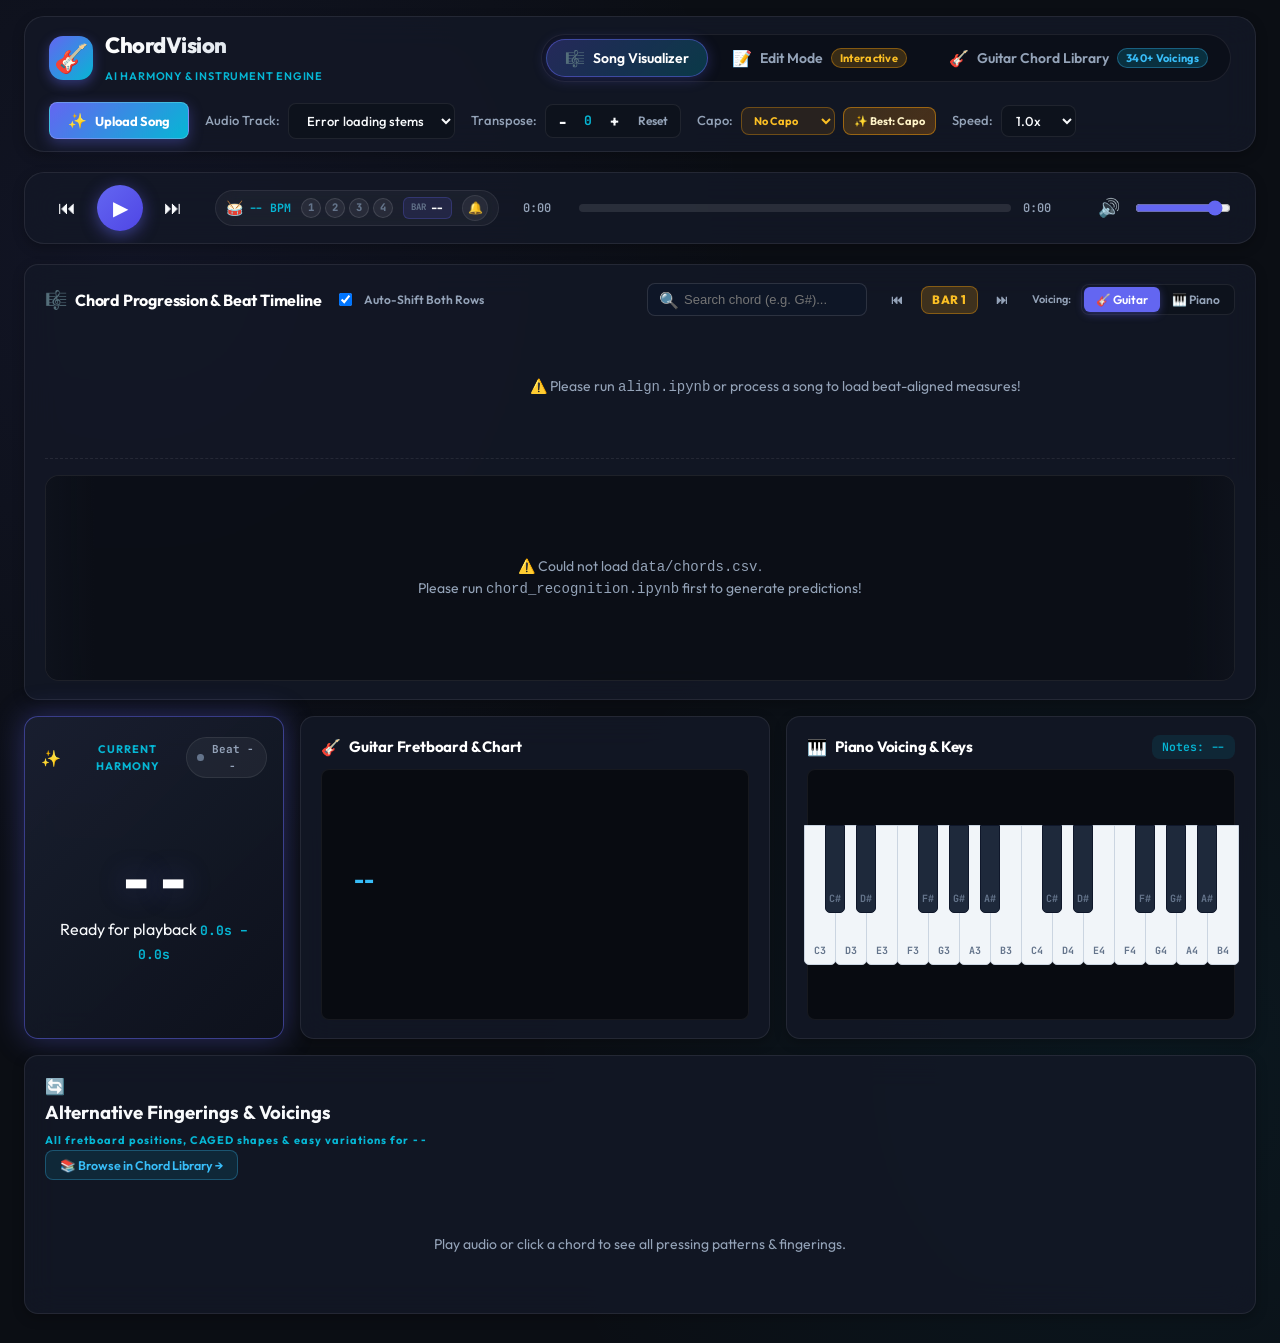
==== commit 63f803bd: "chord edit with capo fix" ====
--- a/static/index.html
+++ b/static/index.html
@@ -65,6 +65,24 @@
           </div>
         </div>
 
+        <!-- Capo Controller (Synchronized across Visualizer & Edit Mode) -->
+        <div class="control-group capo-group" id="header-capo-group">
+          <label for="capo-select">Capo:</label>
+          <select id="capo-select" class="custom-select custom-select-sm capo-select">
+            <option value="0">No Capo</option>
+            <option value="1">Capo 1</option>
+            <option value="2">Capo 2</option>
+            <option value="3">Capo 3</option>
+            <option value="4">Capo 4</option>
+            <option value="5">Capo 5</option>
+            <option value="6">Capo 6</option>
+            <option value="7">Capo 7</option>
+          </select>
+          <button id="btn-smart-capo" class="btn btn-sm btn-smart-capo" title="Auto-find best Capo for easiest open chord shapes">
+            ✨ Best: Capo
+          </button>
+        </div>
+
         <!-- Speed Selector -->
         <div class="control-group" id="speed-select-group">
           <label for="speed-select">Speed:</label>
@@ -225,23 +243,6 @@
             <div class="header-title">
               <span class="header-icon">🎸</span>
               <h2>Guitar Fretboard & Chart</h2>
-            </div>
-            <!-- Capo Controller & Smart Capo Recommendation -->
-            <div class="control-group capo-group">
-              <label for="capo-select">Capo:</label>
-              <select id="capo-select" class="custom-select custom-select-sm">
-                <option value="0">No Capo</option>
-                <option value="1">Capo 1</option>
-                <option value="2">Capo 2</option>
-                <option value="3">Capo 3</option>
-                <option value="4">Capo 4</option>
-                <option value="5">Capo 5</option>
-                <option value="6">Capo 6</option>
-                <option value="7">Capo 7</option>
-              </select>
-              <button id="btn-smart-capo" class="btn btn-sm btn-smart-capo" title="Auto-find best Capo for easiest open chord shapes">
-                ✨ Best: Capo
-              </button>
             </div>
           </div>
 
@@ -489,8 +490,9 @@
           <!-- LIVE PREVIEW BANNER -->
           <div class="chord-picker-preview-banner">
             <div class="preview-text-group">
-              <span class="preview-label">Selected Chord</span>
+              <span class="preview-label" id="picker-preview-label">Selected Chord (Fingering Shape)</span>
               <span id="picker-selected-chord" class="preview-chord-name">C</span>
+              <span id="picker-sounding-chord" class="preview-sounding-info" style="font-size: 11.5px; color: var(--accent-amber); font-weight: 700;"></span>
             </div>
             <div class="preview-mini-instrument" id="picker-mini-preview">
               <!-- Mini guitar or piano SVG -->
--- a/static/style.css
+++ b/static/style.css
@@ -25,6 +25,7 @@
   --text-dim: #64748b;
 
   --font-family: 'Outfit', -apple-system, BlinkMacSystemFont, sans-serif;
+  --font-heading: 'Outfit', -apple-system, BlinkMacSystemFont, sans-serif;
   --font-mono: 'JetBrains Mono', monospace;
 
   --radius-sm: 8px;
@@ -76,6 +77,7 @@
   align-items: center;
   padding: 12px 24px;
   background: var(--bg-card);
+  -webkit-backdrop-filter: blur(16px);
   backdrop-filter: blur(16px);
   border: 1px solid var(--border-subtle);
   border-radius: var(--radius-lg);
@@ -256,6 +258,7 @@
 
 .card {
   background: var(--bg-card);
+  -webkit-backdrop-filter: blur(16px);
   backdrop-filter: blur(16px);
   border: 1px solid var(--border-subtle);
   border-radius: var(--radius-md);
@@ -416,13 +419,13 @@
   }
 }
 
-@media (max-width: 1050px) {
+@media (max-width: 1024px) {
   .stage-grid {
     grid-template-columns: repeat(auto-fit, minmax(320px, 1fr));
   }
 }
 
-@media (max-width: 750px) {
+@media (max-width: 768px) {
   .stage-grid {
     grid-template-columns: 1fr;
   }
@@ -1100,6 +1103,7 @@
 .player-bar {
   width: 100%;
   background: var(--bg-card);
+  -webkit-backdrop-filter: blur(16px);
   backdrop-filter: blur(16px);
   border: 1px solid var(--border-subtle);
   border-radius: var(--radius-lg);
@@ -1162,6 +1166,7 @@
   border: 1px solid var(--border-subtle);
   border-radius: var(--radius-full);
   padding: 4px 10px;
+  -webkit-backdrop-filter: blur(12px);
   backdrop-filter: blur(12px);
   user-select: none;
 }
@@ -1589,7 +1594,7 @@
   display: flex;
   align-items: center;
   justify-content: center;
-  z-index: 9999;
+  z-index: 9000;
   opacity: 0;
   pointer-events: none;
   transition: opacity 0.3s ease;
@@ -2694,7 +2699,7 @@
   }
 
   .chord-voicings-row {
-    grid-template-columns: repeat(auto-fill, minmax(180px, 1fr));
+    grid-template-columns: repeat(auto-fill, minmax(140px, 1fr));
   }
 }
 
@@ -3404,6 +3409,7 @@
   align-items: center;
   padding: 12px 18px;
   background: rgba(15, 23, 42, 0.75);
+  -webkit-backdrop-filter: blur(16px);
   backdrop-filter: blur(16px);
   border: 1px solid rgba(245, 158, 11, 0.25);
   border-radius: var(--radius-lg);
@@ -3693,8 +3699,8 @@
 
 /* Inserter Between Bars */
 .bar-gap-inserter {
-  width: 16px;
-  margin: 0 -8px;
+  width: 12px;
+  margin: 0 -6px;
   position: relative;
   z-index: 20;
   cursor: pointer;
@@ -3742,8 +3748,8 @@
 
 /* Inserter Between Beats */
 .beat-gap-inserter {
-  width: 14px;
-  margin: 0 -7px;
+  width: 10px;
+  margin: 0 -5px;
   position: relative;
   z-index: 25;
   cursor: pointer;
@@ -3960,6 +3966,7 @@
   bottom: 24px;
   right: 24px;
   background: rgba(15, 23, 42, 0.95);
+  -webkit-backdrop-filter: blur(16px);
   backdrop-filter: blur(16px);
   border: 1px solid rgba(56, 189, 248, 0.4);
   color: #ffffff;
@@ -3968,7 +3975,7 @@
   font-size: 13px;
   font-weight: 600;
   box-shadow: 0 10px 30px rgba(0, 0, 0, 0.5), 0 0 15px rgba(56, 189, 248, 0.25);
-  z-index: 9999;
+  z-index: 10000;
   transform: translateY(60px);
   opacity: 0;
   transition: all 0.25s cubic-bezier(0.34, 1.56, 0.64, 1);
@@ -3978,4 +3985,5 @@
 .editor-toast-banner.show {
   transform: translateY(0);
   opacity: 1;
+  pointer-events: auto;
 }
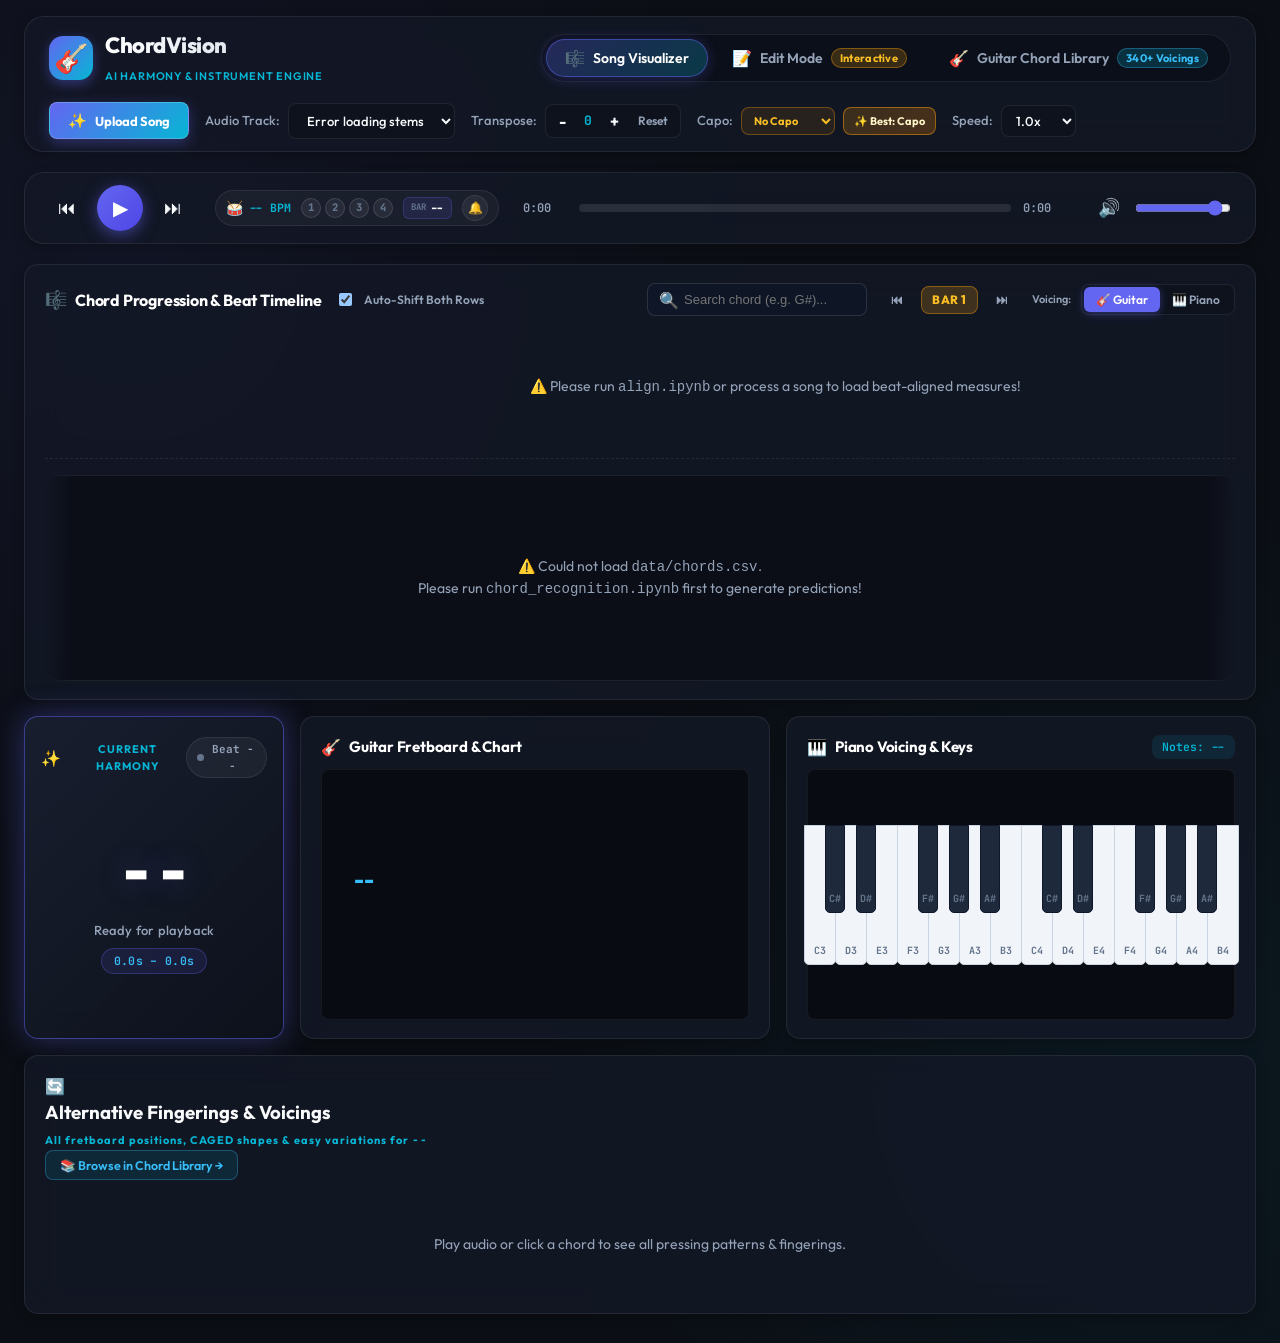
==== commit 9f8f5992: "web modern guidiance" ====
--- a/static/index.html
+++ b/static/index.html
@@ -3,7 +3,11 @@
 <head>
   <meta charset="UTF-8">
   <meta name="viewport" content="width=device-width, initial-scale=1.0">
+  <meta name="description" content="ChordVision — Real-time AI music separation, beat alignment, interactive chord editing, and complete 340+ guitar voicing visualizer.">
+  <meta name="theme-color" content="#0b0e14">
+  <meta name="color-scheme" content="dark">
   <title>ChordVision — AI Music & Chord Visualizer</title>
+  <link rel="icon" href="data:image/svg+xml,<svg xmlns='http://www.w3.org/2000/svg' viewBox='0 0 100 100'><text y='.9em' font-size='90'>🎸</text></svg>">
   <link rel="preconnect" href="https://fonts.googleapis.com">
   <link rel="preconnect" href="https://fonts.gstatic.com" crossorigin>
   <link href="https://fonts.googleapis.com/css2?family=JetBrains+Mono:wght@400;600;700&family=Outfit:wght@300;400;500;600;700;800&display=swap" rel="stylesheet">
@@ -97,14 +101,15 @@
       </div>
     </header>
 
+
     <!-- GLOBAL AUDIO PLAYER BAR (Always visible across all views) -->
-    <section class="card player-bar">
+    <section class="card player-bar" aria-label="Audio Playback and Beat Controls">
       <div class="player-content">
         <!-- Play / Pause & Skip Buttons -->
         <div class="player-controls">
-          <button id="btn-prev-chord" class="player-btn" title="Previous Chord (J)">⏮</button>
-          <button id="btn-play-pause" class="player-btn play-btn-hero" title="Play / Pause (Space)">▶</button>
-          <button id="btn-next-chord" class="player-btn" title="Next Chord (L)">⏭</button>
+          <button id="btn-prev-chord" class="player-btn" title="Previous Chord (J)" aria-label="Previous Chord (J)">⏮</button>
+          <button id="btn-play-pause" class="player-btn play-btn-hero" title="Play / Pause (Space)" aria-label="Play or Pause (Space)">▶</button>
+          <button id="btn-next-chord" class="player-btn" title="Next Chord (L)" aria-label="Next Chord (L)">⏭</button>
         </div>
 
         <!-- Rhythm & Beat Visualizer HUD -->
@@ -126,7 +131,7 @@
             <span id="measure-num" class="measure-val">--</span>
           </div>
 
-          <button id="btn-metronome" class="player-btn btn-sm btn-metronome" title="Toggle Metronome Audio Click">
+          <button id="btn-metronome" class="player-btn btn-sm btn-metronome" title="Toggle Metronome Audio Click" aria-label="Toggle Metronome Audio Click">
             <span class="metro-icon">🔔</span>
           </button>
         </div>
@@ -135,7 +140,7 @@
         <div class="player-scrubber-area">
           <span id="time-current" class="time-text">0:00</span>
           <div class="scrubber-bar-container" id="scrubber-container">
-            <input type="range" id="audio-scrubber" min="0" max="100" value="0" step="0.01">
+            <input type="range" id="audio-scrubber" min="0" max="100" value="0" step="0.01" aria-label="Audio timeline position">
             <div id="scrubber-fill" class="scrubber-fill"></div>
           </div>
           <span id="time-total" class="time-text">0:00</span>
@@ -143,14 +148,16 @@
 
         <!-- Volume & Mute -->
         <div class="player-volume-area">
-          <button id="btn-mute" class="player-btn btn-sm" title="Mute (M)">🔊</button>
-          <input type="range" id="volume-slider" min="0" max="1" step="0.01" value="0.9" class="volume-slider">
+          <button id="btn-mute" class="player-btn btn-sm" title="Mute (M)" aria-label="Mute or Unmute Audio (M)">🔊</button>
+          <input type="range" id="volume-slider" min="0" max="1" step="0.01" value="0.9" class="volume-slider" aria-label="Audio Volume">
         </div>
       </div>
     </section>
 
-    <!-- 1. SONG VISUALIZER MAIN CONTENT VIEW -->
-    <main class="main-layout" id="view-visualizer">
+    <!-- MAIN APP VIEWS CONTAINER -->
+    <main id="app-main" class="app-main">
+      <!-- 1. SONG VISUALIZER VIEW -->
+      <section class="view-panel main-layout" id="view-visualizer" aria-label="Song Visualizer">
       <!-- 2. DUAL-ROW TIMELINE: CONTINUOUS CHORD STREAM (ROW 1) + BEAT & MEASURE TAPE (ROW 2) -->
       <section class="card chord-timeline-section">
         <div class="sheet-header">
@@ -173,7 +180,7 @@
           <div class="sheet-controls-area">
             <div class="align-search-wrap">
               <span class="search-icon">🔍</span>
-              <input type="text" id="timeline-search-input" placeholder="Search chord (e.g. G#)..." class="search-input">
+              <input type="text" id="timeline-search-input" placeholder="Search chord (e.g. G#)..." class="search-input" aria-label="Search chord in timeline progression">
             </div>
 
             <!-- Tape Navigation & Active Bar Badge -->
@@ -295,10 +302,10 @@
           <div class="empty-state">Play audio or click a chord to see all pressing patterns & fingerings.</div>
         </div>
       </section>
-    </main>
+    </section>
 
     <!-- 2. EDIT MODE MAIN CONTENT VIEW (IDENTICAL VISUALS + DRAG, GAP INSERT & CHORD EDIT) -->
-    <main class="main-layout" id="view-editor" style="display: none;">
+    <section class="view-panel main-layout" id="view-editor" aria-label="Interactive Harmony and Beat Editor" style="display: none;">
       <!-- EDITOR TOP ACTION BAR -->
       <section class="card editor-toolbar-card">
         <div class="editor-toolbar-left">
@@ -349,7 +356,7 @@
           <div class="sheet-controls-area">
             <div class="align-search-wrap">
               <span class="search-icon">🔍</span>
-              <input type="text" id="editor-timeline-search" placeholder="Search / filter chords..." class="search-input">
+              <input type="text" id="editor-timeline-search" placeholder="Search / filter chords..." class="search-input" aria-label="Search or filter chords in editor">
             </div>
 
             <!-- Tempo / BPM Controller -->
@@ -470,118 +477,119 @@
           </div>
         </div>
       </section>
-    </main>
-
-    <!-- INTERACTIVE CHORD PICKER POPOVER MODAL -->
-    <div id="chord-picker-modal" class="modal-overlay" aria-hidden="true">
-      <div class="modal-card chord-picker-card">
-        <div class="modal-header">
-          <div class="modal-title-group">
-            <div class="modal-icon">🎼</div>
-            <div>
-              <h3 id="chord-picker-title">Edit Chord</h3>
-              <p id="chord-picker-subtitle" class="modal-subtitle">Select root and harmonic quality or type a custom chord name</p>
-            </div>
-          </div>
-          <button id="btn-close-chord-picker" class="btn-modal-close" title="Close (Esc)">✕</button>
-        </div>
-
-        <div class="modal-body chord-picker-body">
-          <!-- LIVE PREVIEW BANNER -->
-          <div class="chord-picker-preview-banner">
-            <div class="preview-text-group">
-              <span class="preview-label" id="picker-preview-label">Selected Chord (Fingering Shape)</span>
-              <span id="picker-selected-chord" class="preview-chord-name">C</span>
-              <span id="picker-sounding-chord" class="preview-sounding-info" style="font-size: 11.5px; color: var(--accent-amber); font-weight: 700;"></span>
-            </div>
-            <div class="preview-mini-instrument" id="picker-mini-preview">
-              <!-- Mini guitar or piano SVG -->
-            </div>
-          </div>
-
-          <!-- 1. ROOT NOTE SELECTOR -->
-          <div class="picker-section">
-            <label class="picker-section-label">Root Note:</label>
-            <div class="picker-roots-grid" id="picker-roots-grid">
-              <button class="picker-chip root-chip active" data-root="C">C</button>
-              <button class="picker-chip root-chip" data-root="C#">C#</button>
-              <button class="picker-chip root-chip" data-root="D">D</button>
-              <button class="picker-chip root-chip" data-root="D#">D#</button>
-              <button class="picker-chip root-chip" data-root="E">E</button>
-              <button class="picker-chip root-chip" data-root="F">F</button>
-              <button class="picker-chip root-chip" data-root="F#">F#</button>
-              <button class="picker-chip root-chip" data-root="G">G</button>
-              <button class="picker-chip root-chip" data-root="G#">G#</button>
-              <button class="picker-chip root-chip" data-root="A">A</button>
-              <button class="picker-chip root-chip" data-root="A#">A#</button>
-              <button class="picker-chip root-chip" data-root="B">B</button>
-              <button class="picker-chip root-chip chip-rest" data-root="N">Rest (N)</button>
-            </div>
-          </div>
-
-          <!-- 2. QUALITY SELECTOR -->
-          <div class="picker-section" id="picker-quality-section">
-            <label class="picker-section-label">Chord Quality / Extension:</label>
-            <div class="picker-qualities-grid" id="picker-qualities-grid">
-              <button class="picker-chip quality-chip active" data-quality="">Major</button>
-              <button class="picker-chip quality-chip" data-quality="m">Minor (m)</button>
-              <button class="picker-chip quality-chip" data-quality="7">7 (Dominant)</button>
-              <button class="picker-chip quality-chip" data-quality="maj7">maj7</button>
-              <button class="picker-chip quality-chip" data-quality="m7">m7</button>
-              <button class="picker-chip quality-chip" data-quality="sus4">sus4</button>
-              <button class="picker-chip quality-chip" data-quality="sus2">sus2</button>
-              <button class="picker-chip quality-chip" data-quality="dim">dim</button>
-              <button class="picker-chip quality-chip" data-quality="aug">aug</button>
-              <button class="picker-chip quality-chip" data-quality="add9">add9</button>
-            </div>
-          </div>
-
-          <!-- 3. CUSTOM INPUT & SCOPE OPTIONS -->
-          <div class="picker-custom-row">
-            <div class="custom-input-group">
-              <label for="picker-custom-input">Custom Chord Name:</label>
-              <input type="text" id="picker-custom-input" placeholder="e.g. F#m7b5 or G/B" class="search-input">
-            </div>
-
-            <div class="picker-scope-group">
-              <label class="toggle-label" title="Apply this chord to every beat in the current bar">
-                <input type="checkbox" id="picker-apply-whole-bar">
-                <span class="toggle-custom"></span>
-                Apply to whole bar
-              </label>
-            </div>
-          </div>
-
-          <div class="modal-actions picker-actions">
-            <button id="btn-cancel-chord-picker" class="btn btn-ghost">Cancel</button>
-            <button id="btn-apply-chord-picker" class="btn btn-hero-action">
-              <span>✓ Apply Chord</span>
-            </button>
-          </div>
-        </div>
-      </div>
-    </div>
+    </section>
 
     <!-- 3. GUITAR CHORD LIBRARY VIEW (CHORD_ALTERNATIVES_DB) -->
-    <main class="chord-library-view" id="view-chord-library" style="display: none;">
+    <section class="view-panel chord-library-view" id="view-chord-library" aria-label="Guitar Chord Library" style="display: none;">
       <div id="chord-library-content">
         <!-- Injected dynamically by chord-library.js -->
       </div>
-    </main>
-
-    <!-- UPLOAD MUSIC MODAL -->
-    <div id="upload-modal-overlay" class="modal-overlay" aria-hidden="true">
-      <div class="modal-card">
-        <div class="modal-header">
-          <div class="modal-title-group">
-            <div class="modal-icon">🎵</div>
-            <div>
-              <h3>AI Music Separation & Chord Analysis</h3>
-              <p class="modal-subtitle">Upload any song to extract stems and auto-detect chords using RTX GPU</p>
-            </div>
-          </div>
-          <button id="btn-close-upload" class="btn-modal-close" title="Close">✕</button>
-        </div>
+    </section>
+  </main>
+
+  <!-- INTERACTIVE CHORD PICKER POPOVER MODAL -->
+  <div id="chord-picker-modal" class="modal-overlay" role="dialog" aria-modal="true" aria-labelledby="chord-picker-title" aria-hidden="true">
+    <div class="modal-card chord-picker-card">
+      <div class="modal-header">
+        <div class="modal-title-group">
+          <div class="modal-icon">🎼</div>
+          <div>
+            <h3 id="chord-picker-title">Edit Chord</h3>
+            <p id="chord-picker-subtitle" class="modal-subtitle">Select root and harmonic quality or type a custom chord name</p>
+          </div>
+        </div>
+        <button id="btn-close-chord-picker" class="btn-modal-close" title="Close (Esc)" aria-label="Close (Esc)">✕</button>
+      </div>
+
+      <div class="modal-body chord-picker-body">
+        <!-- LIVE PREVIEW BANNER -->
+        <div class="chord-picker-preview-banner">
+          <div class="preview-text-group">
+            <span class="preview-label" id="picker-preview-label">Selected Chord (Fingering Shape)</span>
+            <span id="picker-selected-chord" class="preview-chord-name">C</span>
+            <span id="picker-sounding-chord" class="preview-sounding-info" style="font-size: 11.5px; color: var(--accent-amber); font-weight: 700;"></span>
+          </div>
+          <div class="preview-mini-instrument" id="picker-mini-preview">
+            <!-- Mini guitar or piano SVG -->
+          </div>
+        </div>
+
+        <!-- 1. ROOT NOTE SELECTOR -->
+        <div class="picker-section">
+          <label class="picker-section-label">Root Note:</label>
+          <div class="picker-roots-grid" id="picker-roots-grid">
+            <button class="picker-chip root-chip active" data-root="C">C</button>
+            <button class="picker-chip root-chip" data-root="C#">C#</button>
+            <button class="picker-chip root-chip" data-root="D">D</button>
+            <button class="picker-chip root-chip" data-root="D#">D#</button>
+            <button class="picker-chip root-chip" data-root="E">E</button>
+            <button class="picker-chip root-chip" data-root="F">F</button>
+            <button class="picker-chip root-chip" data-root="F#">F#</button>
+            <button class="picker-chip root-chip" data-root="G">G</button>
+            <button class="picker-chip root-chip" data-root="G#">G#</button>
+            <button class="picker-chip root-chip" data-root="A">A</button>
+            <button class="picker-chip root-chip" data-root="A#">A#</button>
+            <button class="picker-chip root-chip" data-root="B">B</button>
+            <button class="picker-chip root-chip chip-rest" data-root="N">Rest (N)</button>
+          </div>
+        </div>
+
+        <!-- 2. QUALITY SELECTOR -->
+        <div class="picker-section" id="picker-quality-section">
+          <label class="picker-section-label">Chord Quality / Extension:</label>
+          <div class="picker-qualities-grid" id="picker-qualities-grid">
+            <button class="picker-chip quality-chip active" data-quality="">Major</button>
+            <button class="picker-chip quality-chip" data-quality="m">Minor (m)</button>
+            <button class="picker-chip quality-chip" data-quality="7">7 (Dominant)</button>
+            <button class="picker-chip quality-chip" data-quality="maj7">maj7</button>
+            <button class="picker-chip quality-chip" data-quality="m7">m7</button>
+            <button class="picker-chip quality-chip" data-quality="sus4">sus4</button>
+            <button class="picker-chip quality-chip" data-quality="sus2">sus2</button>
+            <button class="picker-chip quality-chip" data-quality="dim">dim</button>
+            <button class="picker-chip quality-chip" data-quality="aug">aug</button>
+            <button class="picker-chip quality-chip" data-quality="add9">add9</button>
+          </div>
+        </div>
+
+        <!-- 3. CUSTOM INPUT & SCOPE OPTIONS -->
+        <div class="picker-custom-row">
+          <div class="custom-input-group">
+            <label for="picker-custom-input">Custom Chord Name:</label>
+            <input type="text" id="picker-custom-input" placeholder="e.g. F#m7b5 or G/B" class="search-input" aria-label="Custom chord name input">
+          </div>
+
+          <div class="picker-scope-group">
+            <label class="toggle-label" title="Apply this chord to every beat in the current bar">
+              <input type="checkbox" id="picker-apply-whole-bar" aria-label="Apply to whole bar">
+              <span class="toggle-custom"></span>
+              Apply to whole bar
+            </label>
+          </div>
+        </div>
+
+        <div class="modal-actions picker-actions">
+          <button id="btn-cancel-chord-picker" class="btn btn-ghost">Cancel</button>
+          <button id="btn-apply-chord-picker" class="btn btn-hero-action">
+            <span>✓ Apply Chord</span>
+          </button>
+        </div>
+      </div>
+    </div>
+  </div>
+
+  <!-- UPLOAD MUSIC MODAL -->
+  <div id="upload-modal-overlay" class="modal-overlay" role="dialog" aria-modal="true" aria-labelledby="upload-modal-title" aria-hidden="true">
+    <div class="modal-card">
+      <div class="modal-header">
+        <div class="modal-title-group">
+          <div class="modal-icon">🎵</div>
+          <div>
+            <h3 id="upload-modal-title">AI Music Separation & Chord Analysis</h3>
+            <p class="modal-subtitle">Upload any song to extract stems and auto-detect chords using RTX GPU</p>
+          </div>
+        </div>
+        <button id="btn-close-upload" class="btn-modal-close" title="Close" aria-label="Close">✕</button>
+      </div>
 
         <div class="modal-body">
           <!-- ERROR BANNER -->
@@ -591,37 +599,132 @@
             <button id="btn-retry-upload" class="btn btn-sm btn-ghost">Reset</button>
           </div>
 
-          <!-- 1. FILE SELECTION FORM SECTION -->
+          <!-- SOURCE TABS -->
+          <div class="modal-tabs" id="modal-source-tabs">
+            <button type="button" class="modal-tab-btn active" id="tab-btn-file">
+              <span class="tab-icon">📁</span>
+              <span>Local Audio File</span>
+            </button>
+            <button type="button" class="modal-tab-btn" id="tab-btn-youtube">
+              <div class="yt-live-pill-mini">
+                <span class="yt-dot"></span>
+                <span class="yt-brand-text">YouTube</span>
+              </div>
+              <span>Link &amp; Convert</span>
+            </button>
+          </div>
+
+          <!-- 1. FILE & YOUTUBE SELECTION FORM SECTION -->
           <div id="upload-form-section" class="upload-form-section">
-            <div id="upload-dropzone" class="upload-dropzone">
-              <div class="dropzone-icon">🚀</div>
-              <h4>Drag & drop song here</h4>
-              <p class="dropzone-hint">Supports MP3, WAV, M4A, FLAC, OGG, AAC</p>
-              <button type="button" class="btn btn-sm btn-select-file">Browse Audio File</button>
-              <input type="file" id="music-file-input" accept="audio/*,.mp3,.wav,.m4a,.flac,.ogg,.aac" style="display: none;">
-            </div>
-
-            <div id="file-details" class="file-details-card" style="display: none;">
-              <div class="file-info-group">
-                <span class="file-type-badge">AUDIO</span>
-                <div class="file-text-info">
-                  <span id="selected-file-name" class="file-name">song.mp3</span>
-                  <span id="selected-file-size" class="file-size">0.00 MB</span>
-                </div>
-              </div>
-              <button id="btn-remove-file" class="btn-remove-file" title="Remove file">✕</button>
-            </div>
-
-            <div class="upload-feature-pills">
-              <div class="feature-pill"><span>🎛️</span> Demucs 4-Stem Separation</div>
-              <div class="feature-pill"><span>🎹</span> Accompaniment Mixing</div>
-              <div class="feature-pill"><span>🎼</span> BTC Transformer Chords</div>
-            </div>
-
-            <div class="modal-actions">
-              <button id="btn-start-upload" class="btn btn-hero-action" disabled>
-                <span>⚡ Start AI Processing</span>
-              </button>
+            <!-- TAB PANEL A: FILE UPLOAD -->
+            <div id="panel-file-upload" class="tab-panel active">
+              <div id="upload-dropzone" class="upload-dropzone">
+                <div class="dropzone-icon">🚀</div>
+                <h4>Drag &amp; drop song here</h4>
+                <p class="dropzone-hint">Supports MP3, WAV, M4A, FLAC, OGG, AAC (up to 100MB)</p>
+                <button type="button" class="btn btn-sm btn-select-file">Browse Audio File</button>
+                <input type="file" id="music-file-input" accept="audio/*,.mp3,.wav,.m4a,.flac,.ogg,.aac" aria-label="Upload audio file" style="display: none;">
+              </div>
+
+              <div id="file-details" class="file-details-card" style="display: none;">
+                <div class="file-info-group">
+                  <span class="file-type-badge">AUDIO</span>
+                  <div class="file-text-info">
+                    <span id="selected-file-name" class="file-name">song.mp3</span>
+                    <span id="selected-file-size" class="file-size">0.00 MB</span>
+                  </div>
+                </div>
+                <button id="btn-remove-file" class="btn-remove-file" title="Remove file">✕</button>
+              </div>
+
+              <!-- OR DIVIDER -->
+              <div class="upload-or-divider">
+                <span>OR IMPORT FROM YOUTUBE</span>
+              </div>
+
+              <!-- SLEEK YOUTUBE QUICK BAR INSIDE FILE PANEL -->
+              <div class="panel-yt-unified-card" id="panel-yt-unified-card">
+                <div class="yt-unified-header">
+                  <div class="yt-live-pill">
+                    <span class="yt-dot"></span>
+                    <span class="yt-brand-text">YouTube</span>
+                  </div>
+                  <span class="yt-unified-title">Paste YouTube link to extract MP3 &amp; detect chords:</span>
+                </div>
+                <div class="yt-unified-input-row">
+                  <div class="yt-unified-input-wrap">
+                    <span class="yt-quick-icon">🔗</span>
+                    <input type="url" id="yt-frontend-input" class="yt-frontend-input" placeholder="https://www.youtube.com/watch?v=... or https://youtu.be/..." autocomplete="off" spellcheck="false" aria-label="YouTube video URL for audio separation">
+                    <button type="button" id="btn-yt-frontend-clear" class="btn-quick-clear" style="display: none;" title="Clear">✕</button>
+                  </div>
+                  <button type="button" id="btn-yt-frontend-submit" class="btn btn-yt-convert" disabled>
+                    <span class="btn-icon">⚡</span>
+                    <span>Convert &amp; Run</span>
+                  </button>
+                </div>
+              </div>
+
+              <div class="upload-feature-pills">
+                <div class="feature-pill"><span>🎛️</span> Demucs 4-Stem Separation</div>
+                <div class="feature-pill"><span>🎹</span> Accompaniment Mixing</div>
+                <div class="feature-pill"><span>🎼</span> BTC Transformer Chords</div>
+              </div>
+
+              <div class="modal-actions">
+                <button id="btn-start-upload" class="btn btn-hero-action" disabled>
+                  <span>⚡ Start AI Processing</span>
+                </button>
+              </div>
+
+              <div class="modal-footer-switch">
+                <span>Want dedicated YouTube controls?</span>
+                <button type="button" class="btn-switch-link" id="btn-switch-to-yt-tab">Open YouTube Tab &rarr;</button>
+              </div>
+            </div>
+
+            <!-- TAB PANEL B: YOUTUBE LINK -->
+            <div id="panel-youtube-upload" class="tab-panel" style="display: none;">
+              <div class="youtube-input-card">
+                <div class="youtube-header">
+                  <div class="yt-live-pill">
+                    <span class="yt-dot"></span>
+                    <span class="yt-brand-text">YouTube</span>
+                  </div>
+                  <div class="yt-text">
+                    <h4 class="yt-header-title">Paste YouTube link to extract MP3 &amp; detect chords:</h4>
+                    <p class="yt-sub-hint">Audio is extracted into 320kbps MP3 and processed with Demucs &amp; BTC AI</p>
+                  </div>
+                </div>
+                <div class="yt-input-wrapper">
+                  <span class="yt-url-prefix">🔗</span>
+                  <input type="url" id="youtube-url-input" class="yt-url-input" placeholder="https://www.youtube.com/watch?v=... or https://youtu.be/..." autocomplete="off" spellcheck="false" aria-label="YouTube video URL for chord conversion">
+                  <button type="button" id="btn-paste-clipboard" class="btn-paste-clip" title="Paste from clipboard">📋 Paste</button>
+                  <button type="button" id="btn-clear-yt-url" class="btn-clear-yt" style="display: none;" title="Clear">✕</button>
+                </div>
+                <div class="yt-hint-row">
+                  <span class="yt-tag-pill">✨ Music Videos</span>
+                  <span class="yt-tag-pill">⚡ YouTube Shorts</span>
+                  <span class="yt-tag-pill">🎵 Full Audio Tracks</span>
+                </div>
+              </div>
+
+              <div class="upload-feature-pills">
+                <div class="feature-pill"><span>⚡</span> High-Bitrate MP3 Extraction</div>
+                <div class="feature-pill"><span>🎛️</span> Demucs 4-Stem Separation</div>
+                <div class="feature-pill"><span>🎼</span> BTC Transformer Chords</div>
+              </div>
+
+              <div class="modal-actions">
+                <button id="btn-start-youtube" class="btn btn-hero-action btn-yt-convert-modal" disabled>
+                  <span class="btn-icon">⚡</span>
+                  <span>Convert &amp; Run AI Pipeline</span>
+                </button>
+              </div>
+
+              <div class="modal-footer-switch">
+                <span>Want to upload a local audio file instead?</span>
+                <button type="button" class="btn-switch-link" id="btn-switch-to-file-tab">Switch to Local File &rarr;</button>
+              </div>
             </div>
           </div>
 
@@ -645,10 +748,19 @@
 
             <!-- MULTI-STEP CHECKLIST -->
             <div class="pipeline-steps-list">
-              <div id="step-converting" class="pipeline-step-row">
+              <div id="step-downloading" class="pipeline-step-row" style="display: none;">
                 <div class="step-icon-col">📥</div>
                 <div class="step-content-col">
-                  <div class="step-name">1. Upload & Audio Standardization</div>
+                  <div class="step-name">1. YouTube Audio Extraction</div>
+                  <div class="step-desc">High-quality audio stream download & MP3 extraction</div>
+                </div>
+                <span class="step-badge">Pending</span>
+              </div>
+
+              <div id="step-converting" class="pipeline-step-row">
+                <div class="step-icon-col">🎵</div>
+                <div class="step-content-col">
+                  <div class="step-name">2. Audio Standardization</div>
                   <div class="step-desc">FFmpeg 44.1kHz High-Fidelity Audio Conversion</div>
                 </div>
                 <span class="step-badge">Pending</span>
--- a/static/style.css
+++ b/static/style.css
@@ -1,3989 +1,4398 @@
-/* =========================================================
-   ChordVision — Modern Glassmorphic Dark UI Theme
-   ========================================================= */
-
-:root {
-  --bg-main: #0b0e14;
-  --bg-card: rgba(19, 24, 38, 0.85);
-  --bg-card-hover: rgba(26, 33, 52, 0.95);
-  --bg-panel: rgba(14, 18, 28, 0.9);
-  --border-subtle: rgba(255, 255, 255, 0.08);
-  --border-active: rgba(99, 102, 241, 0.5);
-
-  --accent-primary: #6366f1;
-  --accent-primary-hover: #4f46e5;
-  --accent-primary-glow: rgba(99, 102, 241, 0.35);
-
-  --accent-cyan: #06b6d4;
-  --accent-emerald: #10b981;
-  --accent-amber: #f59e0b;
-  --accent-rose: #f43f5e;
-  --accent-purple: #a855f7;
-
-  --text-main: #f8fafc;
-  --text-muted: #94a3b8;
-  --text-dim: #64748b;
-
-  --font-family: 'Outfit', -apple-system, BlinkMacSystemFont, sans-serif;
-  --font-heading: 'Outfit', -apple-system, BlinkMacSystemFont, sans-serif;
-  --font-mono: 'JetBrains Mono', monospace;
-
-  --radius-sm: 8px;
-  --radius-md: 14px;
-  --radius-lg: 20px;
-  --radius-full: 9999px;
-
-  --shadow-sm: 0 4px 12px rgba(0, 0, 0, 0.25);
-  --shadow-md: 0 8px 24px rgba(0, 0, 0, 0.35);
-  --shadow-glow: 0 0 30px var(--accent-primary-glow);
-}
-
-*,
-*::before,
-*::after {
-  box-sizing: border-box;
-  margin: 0;
-  padding: 0;
-}
-
-body {
-  background-color: var(--bg-main);
-  background-image:
-    radial-gradient(circle at 10% 20%, rgba(99, 102, 241, 0.08) 0%, transparent 40%),
-    radial-gradient(circle at 90% 80%, rgba(6, 182, 212, 0.06) 0%, transparent 40%);
-  color: var(--text-main);
-  font-family: var(--font-family);
-  min-height: 100vh;
-  overflow-x: hidden;
-  line-height: 1.5;
-}
-
-/* =========================================================
-   APP CONTAINER & HEADER
-   ========================================================= */
-
-.app-container {
-  display: flex;
-  flex-direction: column;
-  min-height: 100vh;
-  max-width: 1700px;
-  margin: 0 auto;
-  padding: 16px 24px 32px 24px;
-}
-
-.app-header {
-  display: flex;
-  justify-content: space-between;
-  align-items: center;
-  padding: 12px 24px;
-  background: var(--bg-card);
-  -webkit-backdrop-filter: blur(16px);
-  backdrop-filter: blur(16px);
-  border: 1px solid var(--border-subtle);
-  border-radius: var(--radius-lg);
-  margin-bottom: 20px;
-  box-shadow: var(--shadow-sm);
-  flex-wrap: wrap;
-  gap: 16px;
-}
-
-.brand {
-  display: flex;
-  align-items: center;
-  gap: 12px;
-}
-
-.brand-icon {
-  font-size: 28px;
-  background: linear-gradient(135deg, #6366f1, #06b6d4);
-  width: 44px;
-  height: 44px;
-  display: flex;
-  align-items: center;
-  justify-content: center;
-  border-radius: var(--radius-md);
-  box-shadow: 0 4px 12px rgba(99, 102, 241, 0.4);
-}
-
-.brand-text h1 {
-  font-size: 22px;
-  font-weight: 800;
-  letter-spacing: -0.5px;
-  background: linear-gradient(90deg, #ffffff, #cbd5e1);
-  -webkit-background-clip: text;
-  background-clip: text;
-  -webkit-text-fill-color: transparent;
-}
-
-.badge-tag {
-  font-size: 11px;
-  font-weight: 600;
-  text-transform: uppercase;
-  letter-spacing: 0.8px;
-  color: var(--accent-cyan);
-}
-
-.header-controls {
-  display: flex;
-  align-items: center;
-  gap: 16px;
-  flex-wrap: wrap;
-}
-
-.control-group {
-  display: flex;
-  align-items: center;
-  gap: 8px;
-}
-
-.control-group label {
-  font-size: 13px;
-  font-weight: 500;
-  color: var(--text-muted);
-}
-
-.custom-select {
-  background: rgba(14, 18, 28, 0.9);
-  color: var(--text-main);
-  border: 1px solid var(--border-subtle);
-  padding: 8px 14px;
-  border-radius: var(--radius-sm);
-  font-family: var(--font-family);
-  font-size: 13px;
-  font-weight: 500;
-  cursor: pointer;
-  outline: none;
-  transition: all 0.2s ease;
-}
-
-.custom-select:hover,
-.custom-select:focus {
-  border-color: var(--accent-primary);
-  box-shadow: 0 0 10px rgba(99, 102, 241, 0.25);
-}
-
-.custom-select-sm {
-  padding: 6px 10px;
-}
-
-.btn-group {
-  display: flex;
-  align-items: center;
-  background: rgba(14, 18, 28, 0.9);
-  border: 1px solid var(--border-subtle);
-  border-radius: var(--radius-sm);
-  padding: 2px;
-}
-
-.mode-toggle-group .btn {
-  border-radius: 6px;
-  padding: 5px 12px;
-  font-size: 12px;
-}
-
-.mode-toggle-group .btn.active {
-  background: var(--accent-primary);
-  color: #fff;
-  box-shadow: 0 2px 8px rgba(99, 102, 241, 0.4);
-}
-
-.btn {
-  background: var(--accent-primary);
-  color: #fff;
-  border: none;
-  padding: 8px 14px;
-  border-radius: var(--radius-sm);
-  font-family: var(--font-family);
-  font-size: 13px;
-  font-weight: 600;
-  cursor: pointer;
-  transition: all 0.2s ease;
-}
-
-.btn:hover {
-  background: var(--accent-primary-hover);
-}
-
-.btn-sm {
-  padding: 4px 10px;
-  font-size: 12px;
-}
-
-.btn-icon {
-  width: 28px;
-  height: 28px;
-  display: flex;
-  align-items: center;
-  justify-content: center;
-  background: transparent;
-  color: var(--text-main);
-  font-size: 16px;
-  font-weight: bold;
-}
-
-.btn-icon:hover {
-  background: rgba(255, 255, 255, 0.1);
-  color: #fff;
-}
-
-.btn-ghost {
-  background: transparent;
-  color: var(--text-muted);
-}
-
-.btn-ghost:hover {
-  background: rgba(255, 255, 255, 0.08);
-  color: var(--text-main);
-}
-
-.tag-val {
-  font-family: var(--font-mono);
-  font-size: 13px;
-  font-weight: 700;
-  min-width: 24px;
-  text-align: center;
-  color: var(--accent-cyan);
-}
-
-/* =========================================================
-   MAIN LAYOUT & STAGE GRID
-   ========================================================= */
-
-.main-layout {
-  display: flex;
-  flex-direction: column;
-  gap: 16px;
-  flex: 1;
-}
-
-.card {
-  background: var(--bg-card);
-  -webkit-backdrop-filter: blur(16px);
-  backdrop-filter: blur(16px);
-  border: 1px solid var(--border-subtle);
-  border-radius: var(--radius-md);
-  padding: 18px 20px;
-  box-shadow: var(--shadow-sm);
-  position: relative;
-  overflow: hidden;
-  transition: border-color 0.2s ease, box-shadow 0.2s ease;
-}
-
-/* --- SECTION 1: CHORD TIMELINE RIBBON --- */
-.chord-timeline-section {
-  display: flex;
-  flex-direction: column;
-  gap: 16px;
-}
-
-.timeline-row-block {
-  display: flex;
-  flex-direction: column;
-  gap: 6px;
-}
-
-.timeline-row-block:not(:last-child) {
-  border-bottom: 1px dashed rgba(255, 255, 255, 0.08);
-  padding-bottom: 14px;
-}
-
-.timeline-row-header {
-  display: flex;
-  justify-content: space-between;
-  align-items: center;
-  margin-bottom: 4px;
-  padding: 0 4px;
-}
-
-.timeline-row-tag {
-  font-size: 11px;
-  font-weight: 700;
-  letter-spacing: 0.04em;
-  color: #38bdf8;
-  text-transform: uppercase;
-}
-
-.timeline-row-hint {
-  font-size: 10px;
-  color: #64748b;
-}
-
-.sheet-header {
-  display: flex;
-  justify-content: space-between;
-  align-items: center;
-  gap: 14px;
-  flex-wrap: wrap;
-}
-
-.sheet-title-area {
-  display: flex;
-  align-items: center;
-  gap: 12px;
-}
-
-.section-title-tag {
-  display: flex;
-  align-items: center;
-  gap: 8px;
-}
-
-.section-title-tag .icon {
-  font-size: 18px;
-}
-
-.section-title-tag h2 {
-  font-size: 16px;
-  font-weight: 700;
-  color: #fff;
-  letter-spacing: -0.2px;
-}
-
-.toggle-label {
-  display: flex;
-  align-items: center;
-  gap: 6px;
-  font-size: 12px;
-  font-weight: 600;
-  color: var(--text-muted);
-  cursor: pointer;
-  margin-left: 6px;
-}
-
-.sheet-controls-area {
-  display: flex;
-  align-items: center;
-  gap: 14px;
-  flex-wrap: wrap;
-}
-
-.timeline-mode-group {
-  display: flex;
-  align-items: center;
-}
-
-.timeline-view-mode-group .btn {
-  padding: 5px 12px;
-  font-size: 12px;
-  font-weight: 600;
-  border-radius: 6px;
-}
-
-.timeline-view-mode-group .btn.active {
-  background: var(--accent-primary);
-  color: #fff;
-  box-shadow: 0 2px 8px rgba(99, 102, 241, 0.4);
-}
-
-.tape-nav-controls {
-  display: flex;
-  align-items: center;
-  gap: 8px;
-}
-
-.sheet-search-bar {
-  display: flex;
-  align-items: center;
-  gap: 8px;
-  width: 240px;
-}
-
-.input-search {
-  width: 100%;
-  background: rgba(14, 18, 28, 0.9);
-  color: #fff;
-  border: 1px solid var(--border-subtle);
-  padding: 6px 12px;
-  border-radius: var(--radius-sm);
-  font-family: var(--font-family);
-  font-size: 12px;
-  outline: none;
-  transition: all 0.2s ease;
-}
-
-.input-search:focus {
-  border-color: var(--accent-primary);
-}
-
-/* --- SECTION 2: INSTRUMENT & HARMONY STAGE --- */
-.stage-grid {
-  display: grid;
-  grid-template-columns: 280px 1.25fr 1.25fr;
-  gap: 16px;
-  align-items: stretch;
-}
-
-@media (max-width: 1300px) {
-  .stage-grid {
-    grid-template-columns: 260px 1fr 1fr;
-  }
-}
-
-@media (max-width: 1024px) {
-  .stage-grid {
-    grid-template-columns: repeat(auto-fit, minmax(320px, 1fr));
-  }
-}
-
-@media (max-width: 768px) {
-  .stage-grid {
-    grid-template-columns: 1fr;
-  }
-}
-
-/* =========================================================
-   HERO ACTIVE CHORD CARD (THINNER PANEL)
-   ========================================================= */
-
-.hero-chord-card {
-  display: flex;
-  flex-direction: column;
-  justify-content: center;
-  align-items: center;
-  background: linear-gradient(135deg, rgba(26, 32, 50, 0.9), rgba(14, 18, 28, 0.95));
-  border: 1px solid var(--border-active);
-  box-shadow: var(--shadow-glow);
-  text-align: center;
-  min-height: 310px;
-  padding: 20px 16px;
-}
-
-.hero-chord-header {
-  display: flex;
-  justify-content: center;
-  align-items: center;
-  margin-bottom: 16px;
-  width: 100%;
-}
-
-.subheading {
-  font-size: 11px;
-  font-weight: 700;
-  letter-spacing: 1px;
-  color: var(--accent-cyan);
-}
-
-.hero-chord-body {
-  display: flex;
-  flex-direction: column;
-  align-items: center;
-  justify-content: center;
-  flex: 1;
-}
-
-.chord-display-text {
-  font-family: var(--font-mono);
-  font-size: 64px;
-  font-weight: 800;
-  line-height: 1.1;
-  letter-spacing: -1px;
-  color: #ffffff;
-  text-shadow: 0 0 30px var(--accent-primary-glow);
-  transition: all 0.15s cubic-bezier(0.4, 0, 0.2, 1);
-}
-
-.chord-subtext {
-  font-size: 12.5px;
-  font-weight: 500;
-  color: var(--text-muted);
-  margin-top: 4px;
-}
-
-.upcoming-strip {
-  display: flex;
-  align-items: center;
-  gap: 8px;
-  background: rgba(0, 0, 0, 0.35);
-  padding: 8px 10px;
-  border-radius: var(--radius-sm);
-  margin-top: 8px;
-  border: 1px solid rgba(255, 255, 255, 0.05);
-}
-
-.upcoming-label {
-  font-size: 9.5px;
-  font-weight: 700;
-  color: var(--text-dim);
-  letter-spacing: 0.8px;
-}
-
-.upcoming-chords {
-  display: flex;
-  gap: 6px;
-  flex: 1;
-  overflow-x: auto;
-  scrollbar-width: none;
-}
-
-.upcoming-chip {
-  font-family: var(--font-mono);
-  font-size: 11px;
-  font-weight: 700;
-  background: rgba(255, 255, 255, 0.06);
-  color: var(--text-main);
-  padding: 2px 6px;
-  border-radius: var(--radius-sm);
-  border: 1px solid transparent;
-  white-space: nowrap;
-}
-
-/* =========================================================
-   GUITAR CHORD DIAGRAM (BIGGER CHART)
-   ========================================================= */
-
-.guitar-card {
-  display: flex;
-  flex-direction: column;
-  justify-content: space-between;
-  min-height: 310px;
-}
-
-/* Smart Capo Toolbar */
-.capo-controls-group {
-  display: flex;
-  align-items: center;
-  gap: 8px;
-}
-
-.capo-select-wrapper {
-  display: flex;
-  align-items: center;
-  gap: 4px;
-}
-
-.capo-label {
-  font-size: 11px;
-  font-weight: 700;
-  color: var(--accent-amber);
-  letter-spacing: 0.5px;
-}
-
-.capo-select {
-  height: 28px;
-  padding: 2px 20px 2px 8px;
-  font-size: 11px;
-  font-weight: 700;
-  background-color: rgba(245, 158, 11, 0.1);
-  border: 1px solid rgba(245, 158, 11, 0.35);
-  color: #fbbf24;
-  border-radius: var(--radius-sm);
-}
-
-.capo-select:hover,
-.capo-select:focus {
-  border-color: #f59e0b;
-  box-shadow: 0 0 10px rgba(245, 158, 11, 0.35);
-}
-
-.btn-smart-capo {
-  height: 28px;
-  padding: 0 10px;
-  font-size: 11px;
-  font-weight: 700;
-  background: linear-gradient(135deg, rgba(245, 158, 11, 0.18), rgba(217, 119, 6, 0.28));
-  border: 1px solid rgba(245, 158, 11, 0.5);
-  color: #fef3c7;
-  border-radius: var(--radius-sm);
-  transition: all 0.2s cubic-bezier(0.4, 0, 0.2, 1);
-  white-space: nowrap;
-}
-
-.btn-smart-capo:hover {
-  background: linear-gradient(135deg, rgba(245, 158, 11, 0.35), rgba(217, 119, 6, 0.45));
-  border-color: #f59e0b;
-  box-shadow: 0 0 14px rgba(245, 158, 11, 0.45);
-  transform: translateY(-1px);
-}
-
-.btn-smart-capo.has-recommendation {
-  border-color: #fbbf24;
-  box-shadow: 0 0 10px rgba(245, 158, 11, 0.3);
-}
-
-.guitar-wrapper,
-.guitar-fretboard-wrapper {
-  display: flex;
-  align-items: center;
-  justify-content: space-around;
-  background: #080b11;
-  border-radius: var(--radius-sm);
-  border: 1px solid rgba(255, 255, 255, 0.06);
-  padding: 12px 18px;
-  gap: 20px;
-  flex: 1;
-}
-
-.guitar-chart-container,
-.fretboard-svg-container {
-  display: flex;
-  justify-content: center;
-  align-items: center;
-}
-
-.guitar-svg,
-.fretboard-svg {
-  width: 195px;
-  height: 225px;
-  max-width: 100%;
-}
-
-.guitar-chord-meta,
-.guitar-meta {
-  display: flex;
-  flex-direction: column;
-  gap: 10px;
-  min-width: 120px;
-}
-
-.guitar-chord-title {
-  font-size: 22px;
-  font-weight: 800;
-  color: #38bdf8;
-}
-
-.guitar-sounding-title {
-  font-size: 11px;
-  color: #94a3b8;
-  font-weight: 600;
-}
-
-.guitar-string-notes {
-  display: flex;
-  gap: 5px;
-  flex-wrap: wrap;
-}
-
-.guitar-fingering-label {
-  font-size: 11px;
-  font-family: var(--font-mono);
-  color: #64748b;
-}
-
-.meta-item {
-  display: flex;
-  flex-direction: column;
-  gap: 2px;
-}
-
-.meta-label {
-  font-size: 10.5px;
-  font-weight: 600;
-  color: var(--text-dim);
-  text-transform: uppercase;
-  letter-spacing: 0.5px;
-}
-
-.meta-val {
-  font-size: 14px;
-  font-weight: 700;
-  color: #fff;
-}
-
-.meta-val.mono {
-  font-family: var(--font-mono);
-  font-size: 13.5px;
-  color: var(--accent-cyan);
-}
-
-.string-notes-meta-item {
-  margin-top: 2px;
-}
-
-.guitar-string-notes-row {
-  display: flex;
-  gap: 5px;
-  flex-wrap: wrap;
-  margin-top: 4px;
-}
-
-.string-note-badge {
-  display: inline-flex;
-  flex-direction: column;
-  align-items: center;
-  justify-content: center;
-  background: rgba(10, 15, 29, 0.9);
-  border: 1px solid rgba(255, 255, 255, 0.12);
-  border-radius: 6px;
-  padding: 4px 7px;
-  min-width: 30px;
-  text-align: center;
-  box-shadow: 0 2px 6px rgba(0, 0, 0, 0.3);
-  transition: all 0.2s ease;
-}
-
-.string-note-badge .str-label {
-  font-size: 9.5px;
-  font-weight: 700;
-  color: var(--text-dim);
-  font-family: var(--font-mono);
-  line-height: 1;
-  text-transform: uppercase;
-}
-
-.string-note-badge .str-note {
-  font-size: 13px;
-  font-weight: 800;
-  color: var(--note-color, #38bdf8);
-  font-family: var(--font-mono);
-  line-height: 1.2;
-  margin-top: 2px;
-}
-
-.string-note-badge.muted {
-  opacity: 0.55;
-  border-color: rgba(244, 63, 94, 0.25);
-  background: rgba(244, 63, 94, 0.08);
-}
-
-.string-note-badge.muted .str-note {
-  color: #f43f5e;
-}
-
-/* =========================================================
-   INTERACTIVE PIANO VOICING (BIGGER CHART)
-   ========================================================= */
-
-.piano-card {
-  display: flex;
-  flex-direction: column;
-  justify-content: space-between;
-  min-height: 310px;
-}
-
-.card-header {
-  display: flex;
-  justify-content: space-between;
-  align-items: center;
-  margin-bottom: 10px;
-}
-
-.header-title {
-  display: flex;
-  align-items: center;
-  gap: 8px;
-}
-
-.header-title h2 {
-  font-size: 15px;
-  font-weight: 700;
-  color: #fff;
-  letter-spacing: -0.2px;
-}
-
-.notes-tag {
-  font-family: var(--font-mono);
-  font-size: 11.5px;
-  font-weight: 600;
-  color: var(--accent-cyan);
-  background: rgba(6, 182, 212, 0.1);
-  padding: 3px 10px;
-  border-radius: var(--radius-sm);
-}
-
-.piano-wrapper {
-  background: #080b11;
-  padding: 16px 14px;
-  border-radius: var(--radius-sm);
-  border: 1px solid rgba(255, 255, 255, 0.06);
-  display: flex;
-  justify-content: center;
-  align-items: center;
-  flex: 1;
-}
-
-.piano-keyboard {
-  display: flex;
-  position: relative;
-  height: 140px;
-  user-select: none;
-}
-
-.piano-key {
-  position: relative;
-  border-radius: 0 0 5px 5px;
-  cursor: pointer;
-  transition: all 0.15s ease;
-}
-
-.piano-key.white {
-  width: 32px;
-  height: 140px;
-  background: #f1f5f9;
-  border: 1px solid #cbd5e1;
-  z-index: 1;
-  margin-right: -1px;
-}
-
-.piano-key.black {
-  width: 20px;
-  height: 88px;
-  background: #1e293b;
-  border: 1px solid #0f172a;
-  z-index: 2;
-  margin-left: -10px;
-  margin-right: -10px;
-}
-
-.piano-key.active.white {
-  background: linear-gradient(to bottom, #818cf8, #4f46e5);
-  border-color: #6366f1;
-  box-shadow: 0 0 16px rgba(99, 102, 241, 0.85);
-}
-
-.piano-key.active.black {
-  background: linear-gradient(to bottom, #06b6d4, #0891b2);
-  border-color: #22d3ee;
-  box-shadow: 0 0 16px rgba(6, 182, 212, 0.85);
-}
-
-.piano-key-label {
-  position: absolute;
-  bottom: 6px;
-  left: 50%;
-  transform: translateX(-50%);
-  font-family: var(--font-mono);
-  font-size: 10px;
-  font-weight: 700;
-  color: #64748b;
-  pointer-events: none;
-}
-
-.piano-key.active .piano-key-label {
-  color: #ffffff;
-}
-
-/* Unified Timeline Container - Single Row Carousel Strip */
-.unified-timeline-wrapper {
-  flex: 1;
-  min-height: 200px;
-  background: rgba(0, 0, 0, 0.35);
-  border: 1px solid var(--border-subtle);
-  border-radius: var(--radius-md);
-  padding: 16px;
-  display: flex;
-  flex-direction: column;
-  justify-content: center;
-  overflow: hidden;
-  position: relative;
-}
-
-/* Gradient fade on left and right edges for a sleek timeline ticker effect */
-.unified-timeline-wrapper::before,
-.unified-timeline-wrapper::after {
-  content: '';
-  position: absolute;
-  top: 0;
-  bottom: 0;
-  width: 48px;
-  pointer-events: none;
-  z-index: 10;
-}
-
-.unified-timeline-wrapper::before {
-  left: 0;
-  background: linear-gradient(to right, rgba(14, 18, 28, 0.95), transparent);
-}
-
-.unified-timeline-wrapper::after {
-  right: 0;
-  background: linear-gradient(to left, rgba(14, 18, 28, 0.95), transparent);
-}
-
-.unified-timeline-container {
-  display: flex;
-  flex-direction: row;
-  flex-wrap: nowrap;
-  align-items: center;
-  overflow-x: auto;
-  overflow-y: hidden;
-  gap: 14px;
-  padding: 24px 60px;
-  scroll-behavior: smooth;
-  scrollbar-width: thin;
-  -webkit-overflow-scrolling: touch;
-}
-
-.timeline-chord-card {
-  position: relative;
-  flex: 0 0 152px;
-  width: 152px;
-  min-width: 152px;
-  height: 200px;
-  background: rgba(255, 255, 255, 0.03);
-  border: 1px solid var(--border-subtle);
-  border-radius: var(--radius-md);
-  padding: 25px 5px;
-  text-align: center;
-  cursor: pointer;
-  transition: all 0.25s cubic-bezier(0.4, 0, 0.2, 1);
-  overflow: hidden;
-  display: flex;
-  flex-direction: column;
-  justify-content: flex-start;
-  align-items: center;
-  user-select: none;
-}
-
-.timeline-chord-card:hover {
-  background: var(--bg-card-hover);
-  border-color: rgba(99, 102, 241, 0.4);
-  transform: translateY(-4px) scale(1.02);
-}
-
-.timeline-chord-card.active {
-  background: linear-gradient(135deg, rgba(99, 102, 241, 0.45), rgba(6, 182, 212, 0.35));
-  border-color: #38bdf8;
-  box-shadow: 0 0 28px rgba(56, 189, 248, 0.6), 0 8px 24px rgba(0, 0, 0, 0.5);
-  transform: scale(1.08);
-  z-index: 5;
-}
-
-.chord-top-bar {
-  position: absolute;
-  top: 0;
-  left: 0;
-  height: 4px;
-  width: 100%;
-  opacity: 0.85;
-}
-
-.timeline-chord-card.active .chord-top-bar {
-  height: 5px;
-  box-shadow: 0 0 10px #38bdf8;
-}
-
-.card-chord-name {
-  font-family: var(--font-mono);
-  font-size: 24px;
-  font-weight: 800;
-  color: #fff;
-  text-align: center;
-  margin: 0 0 0 0;
-  line-height: 1.0;
-  letter-spacing: -0.5px;
-}
-
-.timeline-chord-card.active .card-chord-name {
-  color: #ffffff;
-  text-shadow: 0 0 15px rgba(56, 189, 248, 0.9);
-}
-
-/* Visual Container (Mini Fretboard or Mini Piano Keyboard) */
-.card-visual-container {
-  display: flex;
-  justify-content: center;
-  align-items: center;
-  height: 100px;
-  width: 100%;
-  margin: 0;
-  position: relative;
-}
-
-.card-mini-guitar,
-.card-mini-piano {
-  display: flex;
-  justify-content: center;
-  align-items: center;
-  width: 100%;
-  height: 100%;
-}
-
-.mini-fretboard-svg {
-  width: 136px;
-  height: 114px;
-  filter: drop-shadow(0 2px 5px rgba(0, 0, 0, 0.35));
-}
-
-.mini-piano-svg {
-  width: 100px;
-  height: 60px;
-  filter: drop-shadow(0 2px 5px rgba(0, 0, 0, 0.35));
-}
-
-.mini-rest-label {
-  font-size: 14px;
-  font-weight: 700;
-  color: var(--text-muted);
-  font-style: normal;
-  display: flex;
-  align-items: center;
-  justify-content: center;
-}
-
-.card-visual-container .mini-rest-label {
-  display: flex;
-  flex-direction: column;
-  align-items: center;
-  justify-content: center;
-  width: 120px;
-  height: 92px;
-  border-radius: 8px;
-  background: rgba(255, 255, 255, 0.025);
-  border: 1.5px dashed rgba(255, 255, 255, 0.14);
-  color: #94a3b8;
-  font-size: 15px;
-  font-weight: 700;
-  letter-spacing: 0.5px;
-}
-
-.tape-mini-chart .mini-rest-label {
-  display: flex;
-  align-items: center;
-  justify-content: center;
-  width: 100%;
-  height: 38px;
-  color: #64748b;
-  font-size: 11px;
-  font-weight: 600;
-}
-
-/* Card Bottom Section (Duration above Time) */
-.card-chord-bottom {
-  margin-top: 10px;
-  display: flex;
-  flex-direction: column;
-  align-items: center;
-  gap: 2px;
-  padding-bottom: 2px;
-}
-
-.card-chord-dur {
-  font-family: var(--font-mono);
-  font-size: 11px;
-  font-weight: 700;
-  color: var(--accent-cyan);
-  background: rgba(6, 182, 212, 0.12);
-  padding: 1px 6px;
-  border-radius: 4px;
-  display: inline-block;
-}
-
-/* Timeline Mode Toggling */
-.unified-timeline-container[data-timeline-mode="piano"] .card-mini-guitar {
-  display: none !important;
-}
-
-.unified-timeline-container[data-timeline-mode="piano"] .card-mini-piano {
-  display: flex !important;
-}
-
-.unified-timeline-container[data-timeline-mode="guitar"] .card-mini-piano {
-  display: none !important;
-}
-
-.unified-timeline-container[data-timeline-mode="guitar"] .card-mini-guitar {
-  display: flex !important;
-}
-
-.card-chord-time {
-  font-family: var(--font-mono);
-  font-size: 10px;
-  font-weight: 600;
-  color: var(--text-dim);
-}
-
-.timeline-chord-card.active .card-chord-time {
-  color: #f1f5f9;
-  font-weight: 700;
-}
-
-.empty-state {
-  flex: 1;
-  text-align: center;
-  padding: 40px;
-  color: var(--text-muted);
-  font-size: 14px;
-  white-space: nowrap;
-}
-
-/* =========================================================
-   TOP AUDIO PLAYER BAR
-   ========================================================= */
-
-.player-bar {
-  width: 100%;
-  background: var(--bg-card);
-  -webkit-backdrop-filter: blur(16px);
-  backdrop-filter: blur(16px);
-  border: 1px solid var(--border-subtle);
-  border-radius: var(--radius-lg);
-  padding: 12px 24px;
-  box-shadow: var(--shadow-sm);
-  margin-bottom: 20px;
-}
-
-.player-content {
-  display: flex;
-  align-items: center;
-  gap: 24px;
-}
-
-.player-controls {
-  display: flex;
-  align-items: center;
-  gap: 12px;
-}
-
-.player-btn {
-  background: transparent;
-  border: none;
-  color: var(--text-main);
-  font-size: 18px;
-  cursor: pointer;
-  width: 36px;
-  height: 36px;
-  border-radius: 50%;
-  display: flex;
-  align-items: center;
-  justify-content: center;
-  transition: all 0.15s ease;
-}
-
-.player-btn:hover {
-  background: rgba(255, 255, 255, 0.1);
-}
-
-.play-btn-hero {
-  width: 46px;
-  height: 46px;
-  background: linear-gradient(135deg, #6366f1, #4f46e5);
-  color: #fff;
-  font-size: 20px;
-  box-shadow: 0 4px 16px rgba(99, 102, 241, 0.5);
-}
-
-.play-btn-hero:hover {
-  transform: scale(1.06);
-  box-shadow: 0 6px 20px rgba(99, 102, 241, 0.7);
-}
-
-/* --- BEAT TRACKER & RHYTHM HUD --- */
-.player-beat-area {
-  display: flex;
-  align-items: center;
-  gap: 10px;
-  background: rgba(255, 255, 255, 0.04);
-  border: 1px solid var(--border-subtle);
-  border-radius: var(--radius-full);
-  padding: 4px 10px;
-  -webkit-backdrop-filter: blur(12px);
-  backdrop-filter: blur(12px);
-  user-select: none;
-}
-
-.beat-hud-badge {
-  display: flex;
-  align-items: center;
-  gap: 6px;
-  font-family: var(--font-mono);
-  font-size: 11.5px;
-  font-weight: 700;
-  color: var(--accent-cyan);
-}
-
-.beat-icon {
-  font-size: 14px;
-}
-
-.beat-dots-container {
-  display: flex;
-  align-items: center;
-  gap: 4px;
-}
-
-.beat-dot {
-  width: 20px;
-  height: 20px;
-  border-radius: 50%;
-  background: rgba(255, 255, 255, 0.06);
-  border: 1px solid rgba(255, 255, 255, 0.12);
-  color: var(--text-dim);
-  font-size: 10.5px;
-  font-weight: 800;
-  font-family: var(--font-mono);
-  display: flex;
-  align-items: center;
-  justify-content: center;
-  transition: all 0.08s cubic-bezier(0.4, 0, 0.2, 1);
-}
-
-.beat-dot.active {
-  background: linear-gradient(135deg, #6366f1, #3b82f6);
-  color: #ffffff;
-  border-color: #818cf8;
-  transform: scale(1.18);
-  box-shadow: 0 0 12px rgba(99, 102, 241, 0.8);
-}
-
-.beat-dot.active.downbeat {
-  background: linear-gradient(135deg, #f59e0b, #f43f5e);
-  color: #ffffff;
-  border-color: #fbbf24;
-  transform: scale(1.25);
-  box-shadow: 0 0 16px rgba(245, 158, 11, 0.95);
-}
-
-.measure-counter-badge {
-  display: flex;
-  align-items: center;
-  gap: 4px;
-  background: rgba(99, 102, 241, 0.12);
-  border: 1px solid rgba(99, 102, 241, 0.25);
-  border-radius: 6px;
-  padding: 2px 7px;
-  font-family: var(--font-mono);
-  font-size: 11px;
-}
-
-.measure-label {
-  color: var(--text-dim);
-  font-size: 9px;
-  font-weight: 700;
-}
-
-.measure-val {
-  color: #ffffff;
-  font-weight: 800;
-  min-width: 14px;
-  text-align: center;
-}
-
-.btn-metronome {
-  width: 26px;
-  height: 26px;
-  border-radius: 50%;
-  background: rgba(255, 255, 255, 0.06);
-  border: 1px solid var(--border-subtle);
-  color: var(--text-dim);
-  font-size: 12px;
-  display: flex;
-  align-items: center;
-  justify-content: center;
-  cursor: pointer;
-  transition: all 0.15s ease;
-  padding: 0;
-}
-
-.btn-metronome:hover {
-  background: rgba(255, 255, 255, 0.15);
-  color: var(--text-main);
-}
-
-.btn-metronome.active {
-  background: linear-gradient(135deg, rgba(99, 102, 241, 0.35), rgba(6, 182, 212, 0.35));
-  border-color: var(--accent-cyan);
-  color: #38bdf8;
-  box-shadow: 0 0 10px rgba(6, 182, 212, 0.5);
-}
-
-/* Hero Chord Card Beat Badge */
-.hero-beat-badge {
-  display: inline-flex;
-  align-items: center;
-  gap: 6px;
-  background: rgba(255, 255, 255, 0.05);
-  border: 1px solid var(--border-subtle);
-  border-radius: var(--radius-full);
-  padding: 3px 10px;
-  font-family: var(--font-mono);
-  font-size: 11px;
-  font-weight: 700;
-  color: var(--text-muted);
-  transition: all 0.1s ease;
-}
-
-.beat-pulse-indicator {
-  width: 7px;
-  height: 7px;
-  border-radius: 50%;
-  background: var(--text-dim);
-  display: inline-block;
-  transition: background 0.1s ease;
-}
-
-.hero-beat-badge.pulse-beat {
-  border-color: rgba(99, 102, 241, 0.6);
-  color: #a5b4fc;
-  background: rgba(99, 102, 241, 0.18);
-}
-
-.hero-beat-badge.pulse-beat .beat-pulse-indicator {
-  background: #818cf8;
-  box-shadow: 0 0 8px #6366f1;
-}
-
-.hero-beat-badge.pulse-downbeat {
-  border-color: rgba(245, 158, 11, 0.8);
-  color: #fde68a;
-  background: rgba(245, 158, 11, 0.22);
-  transform: scale(1.05);
-}
-
-.hero-beat-badge.pulse-downbeat .beat-pulse-indicator {
-  background: #f59e0b;
-  box-shadow: 0 0 12px #f59e0b;
-}
-
-.player-scrubber-area {
-  display: flex;
-  align-items: center;
-  gap: 12px;
-  flex: 1;
-}
-
-.time-text {
-  font-family: var(--font-mono);
-  font-size: 12px;
-  font-weight: 600;
-  color: var(--text-muted);
-  min-width: 44px;
-}
-
-.scrubber-bar-container {
-  position: relative;
-  flex: 1;
-  height: 8px;
-  background: rgba(255, 255, 255, 0.1);
-  border-radius: 4px;
-  display: flex;
-  align-items: center;
-  cursor: pointer;
-}
-
-#audio-scrubber {
-  position: absolute;
-  width: 100%;
-  height: 100%;
-  opacity: 0;
-  cursor: pointer;
-  z-index: 5;
-}
-
-.scrubber-fill {
-  position: absolute;
-  top: 0;
-  left: 0;
-  height: 100%;
-  width: 0%;
-  background: linear-gradient(90deg, #6366f1, #06b6d4);
-  border-radius: 4px;
-  pointer-events: none;
-}
-
-.player-volume-area {
-  display: flex;
-  align-items: center;
-  gap: 8px;
-  width: 140px;
-}
-
-.volume-slider {
-  width: 100%;
-  accent-color: var(--accent-primary);
-  cursor: pointer;
-}
-
-/* Custom Scrollbar */
-::-webkit-scrollbar {
-  width: 6px;
-  height: 6px;
-}
-
-::-webkit-scrollbar-track {
-  background: transparent;
-}
-
-::-webkit-scrollbar-thumb {
-  background: rgba(255, 255, 255, 0.15);
-  border-radius: 3px;
-}
-
-::-webkit-scrollbar-thumb:hover {
-  background: rgba(255, 255, 255, 0.3);
-}
-
-/* =========================================================
-   ALTERNATIVE & EASIER VOICINGS SECTION
-   ========================================================= */
-
-.alternatives-section {
-  display: flex;
-  flex-direction: column;
-  gap: 14px;
-}
-
-.alternatives-header {
-  display: flex;
-  justify-content: space-between;
-  align-items: center;
-}
-
-.title-with-subtitle {
-  display: flex;
-  flex-direction: column;
-  gap: 2px;
-}
-
-.title-with-subtitle h2 {
-  font-size: 16px;
-  font-weight: 700;
-  color: #ffffff;
-  letter-spacing: -0.2px;
-}
-
-.alt-target-highlight {
-  color: var(--accent-cyan);
-  font-family: var(--font-mono);
-  font-weight: 800;
-}
-
-.alternatives-grid {
-  display: grid;
-  grid-template-columns: repeat(auto-fit, minmax(220px, 1fr));
-  gap: 16px;
-  width: 100%;
-}
-
-.alt-chord-card {
-  background: rgba(255, 255, 255, 0.03);
-  border: 1px solid var(--border-subtle);
-  border-radius: var(--radius-md);
-  padding: 16px 14px;
-  display: flex;
-  flex-direction: column;
-  align-items: center;
-  gap: 10px;
-  cursor: pointer;
-  transition: all 0.22s cubic-bezier(0.4, 0, 0.2, 1);
-  position: relative;
-  overflow: hidden;
-}
-
-.alt-chord-card:hover {
-  background: rgba(255, 255, 255, 0.06);
-  border-color: rgba(56, 189, 248, 0.4);
-  transform: translateY(-2px);
-  box-shadow: 0 8px 24px rgba(0, 0, 0, 0.4);
-}
-
-.alt-chord-card.selected {
-  border-color: var(--accent-cyan);
-  background: rgba(6, 182, 212, 0.08);
-  box-shadow: 0 0 16px rgba(6, 182, 212, 0.3);
-}
-
-.alt-card-header {
-  display: flex;
-  justify-content: center;
-  align-items: center;
-  width: 100%;
-}
-
-.alt-chord-name {
-  font-family: var(--font-mono);
-  font-size: 13px;
-  font-weight: 800;
-  color: #ffffff;
-  text-align: center;
-}
-
-.alt-visual-wrapper {
-  width: 86px;
-  height: 86px;
-  display: flex;
-  align-items: center;
-  justify-content: center;
-}
-
-.alt-tab-row {
-  display: flex;
-  align-items: center;
-  gap: 6px;
-  font-family: var(--font-mono);
-  font-size: 11px;
-}
-
-.alt-tab-label {
-  color: var(--text-dim);
-  font-weight: 600;
-}
-
-.alt-tab-val {
-  color: var(--accent-cyan);
-  font-weight: 700;
-  background: rgba(6, 182, 212, 0.1);
-  padding: 1px 6px;
-  border-radius: 4px;
-}
-
-.btn-inspect-alt {
-  font-size: 11px;
-  font-weight: 700;
-  padding: 4px 10px;
-  width: 100%;
-  justify-content: center;
-  border-radius: var(--radius-sm);
-  background: rgba(255, 255, 255, 0.04);
-  border: 1px solid rgba(255, 255, 255, 0.08);
-  color: var(--text-main);
-  transition: all 0.2s ease;
-  margin-top: 4px;
-}
-
-.alt-chord-card:hover .btn-inspect-alt {
-  background: rgba(56, 189, 248, 0.18);
-  border-color: rgba(56, 189, 248, 0.4);
-  color: #38bdf8;
-}
-
-/* =========================================================
-   UPLOAD SONG HEADER BUTTON & MODAL
-   ========================================================= */
-
-.btn-upload-hero {
-  background: linear-gradient(135deg, #6366f1, #06b6d4);
-  color: #ffffff;
-  font-weight: 700;
-  font-size: 13px;
-  padding: 8px 18px;
-  border-radius: var(--radius-sm);
-  border: 1px solid rgba(255, 255, 255, 0.2);
-  display: inline-flex;
-  align-items: center;
-  gap: 8px;
-  cursor: pointer;
-  box-shadow: 0 4px 14px rgba(99, 102, 241, 0.35);
-  transition: all 0.25s cubic-bezier(0.4, 0, 0.2, 1);
-}
-
-.btn-upload-hero:hover {
-  transform: translateY(-2px);
-  box-shadow: 0 6px 20px rgba(99, 102, 241, 0.5), 0 0 25px rgba(6, 182, 212, 0.4);
-  filter: brightness(1.1);
-}
-
-.btn-upload-hero .upload-icon {
-  font-size: 15px;
-  animation: pulse-sparkle 2s infinite ease-in-out;
-}
-
-@keyframes pulse-sparkle {
-
-  0%,
-  100% {
-    transform: scale(1);
-    opacity: 0.9;
-  }
-
-  50% {
-    transform: scale(1.25);
-    opacity: 1;
-  }
-}
-
-/* MODAL OVERLAY */
-.modal-overlay {
-  position: fixed;
-  top: 0;
-  left: 0;
-  right: 0;
-  bottom: 0;
-  background: rgba(4, 7, 13, 0.78);
-  backdrop-filter: blur(12px);
-  -webkit-backdrop-filter: blur(12px);
-  display: flex;
-  align-items: center;
-  justify-content: center;
-  z-index: 9000;
-  opacity: 0;
-  pointer-events: none;
-  transition: opacity 0.3s ease;
-  padding: 20px;
-}
-
-.modal-overlay.active,
-.modal-overlay.show {
-  opacity: 1;
-  pointer-events: auto;
-}
-
-.modal-card {
-  background: rgba(18, 24, 38, 0.95);
-  border: 1px solid rgba(255, 255, 255, 0.12);
-  border-radius: var(--radius-lg);
-  box-shadow: 0 20px 50px rgba(0, 0, 0, 0.6), 0 0 35px rgba(99, 102, 241, 0.2);
-  width: 100%;
-  max-width: 580px;
-  overflow: hidden;
-  transform: scale(0.95) translateY(10px);
-  transition: all 0.3s cubic-bezier(0.34, 1.56, 0.64, 1);
-}
-
-.modal-overlay.active .modal-card,
-.modal-overlay.show .modal-card {
-  transform: scale(1) translateY(0);
-}
-
-.modal-header {
-  display: flex;
-  justify-content: space-between;
-  align-items: center;
-  padding: 20px 24px;
-  border-bottom: 1px solid var(--border-subtle);
-  background: rgba(255, 255, 255, 0.02);
-}
-
-.modal-title-group {
-  display: flex;
-  align-items: center;
-  gap: 14px;
-}
-
-.modal-icon {
-  font-size: 24px;
-  width: 42px;
-  height: 42px;
-  display: flex;
-  align-items: center;
-  justify-content: center;
-  background: rgba(99, 102, 241, 0.15);
-  border: 1px solid rgba(99, 102, 241, 0.3);
-  border-radius: var(--radius-md);
-}
-
-.modal-title-group h3 {
-  font-size: 18px;
-  font-weight: 700;
-  color: #ffffff;
-  letter-spacing: -0.3px;
-}
-
-.modal-subtitle {
-  font-size: 12px;
-  color: var(--text-muted);
-  margin-top: 2px;
-}
-
-.btn-modal-close {
-  background: rgba(255, 255, 255, 0.05);
-  border: 1px solid var(--border-subtle);
-  color: var(--text-muted);
-  width: 32px;
-  height: 32px;
-  border-radius: var(--radius-sm);
-  display: flex;
-  align-items: center;
-  justify-content: center;
-  cursor: pointer;
-  transition: all 0.2s ease;
-  font-size: 14px;
-}
-
-.btn-modal-close:hover {
-  background: rgba(244, 63, 94, 0.2);
-  border-color: rgba(244, 63, 94, 0.4);
-  color: #ffffff;
-}
-
-.modal-body {
-  padding: 24px;
-}
-
-/* DROPZONE */
-.upload-dropzone {
-  border: 2px dashed rgba(99, 102, 241, 0.4);
-  background: rgba(99, 102, 241, 0.04);
-  border-radius: var(--radius-md);
-  padding: 36px 20px;
-  display: flex;
-  flex-direction: column;
-  align-items: center;
-  text-align: center;
-  cursor: pointer;
-  transition: all 0.25s ease;
-}
-
-.upload-dropzone:hover,
-.upload-dropzone.dragover {
-  border-color: var(--accent-cyan);
-  background: rgba(6, 182, 212, 0.08);
-  box-shadow: 0 0 25px rgba(6, 182, 212, 0.2);
-  transform: translateY(-2px);
-}
-
-.dropzone-icon {
-  font-size: 40px;
-  margin-bottom: 12px;
-  animation: float-icon 3s ease-in-out infinite;
-}
-
-@keyframes float-icon {
-
-  0%,
-  100% {
-    transform: translateY(0);
-  }
-
-  50% {
-    transform: translateY(-6px);
-  }
-}
-
-.upload-dropzone h4 {
-  font-size: 16px;
-  font-weight: 600;
-  color: #ffffff;
-  margin-bottom: 4px;
-}
-
-.dropzone-hint {
-  font-size: 12px;
-  color: var(--text-dim);
-  margin-bottom: 16px;
-}
-
-.btn-select-file {
-  background: rgba(255, 255, 255, 0.08);
-  border: 1px solid rgba(255, 255, 255, 0.15);
-  color: var(--text-main);
-  padding: 6px 14px;
-  font-size: 12px;
-  font-weight: 600;
-  border-radius: var(--radius-sm);
-  pointer-events: none;
-}
-
-/* FILE DETAILS CARD */
-.file-details-card {
-  background: rgba(14, 18, 28, 0.8);
-  border: 1px solid var(--border-active);
-  border-radius: var(--radius-md);
-  padding: 14px 18px;
-  display: flex;
-  align-items: center;
-  justify-content: space-between;
-  margin-bottom: 18px;
-}
-
-.file-info-group {
-  display: flex;
-  align-items: center;
-  gap: 12px;
-}
-
-.file-type-badge {
-  background: var(--accent-primary);
-  color: #ffffff;
-  font-size: 10px;
-  font-weight: 800;
-  padding: 4px 8px;
-  border-radius: 4px;
-  letter-spacing: 0.5px;
-}
-
-.file-text-info {
-  display: flex;
-  flex-direction: column;
-}
-
-.file-name {
-  font-size: 14px;
-  font-weight: 600;
-  color: #ffffff;
-  word-break: break-all;
-}
-
-.file-size {
-  font-size: 12px;
-  color: var(--text-muted);
-}
-
-.btn-remove-file {
-  background: rgba(255, 255, 255, 0.06);
-  border: 1px solid var(--border-subtle);
-  color: var(--text-muted);
-  width: 28px;
-  height: 28px;
-  border-radius: var(--radius-sm);
-  display: flex;
-  align-items: center;
-  justify-content: center;
-  cursor: pointer;
-}
-
-.btn-remove-file:hover {
-  background: rgba(244, 63, 94, 0.2);
-  color: #ffffff;
-}
-
-/* FEATURE PILLS */
-.upload-feature-pills {
-  display: flex;
-  gap: 10px;
-  margin: 18px 0;
-  flex-wrap: wrap;
-}
-
-.feature-pill {
-  font-size: 11px;
-  font-weight: 600;
-  color: var(--text-muted);
-  background: rgba(255, 255, 255, 0.04);
-  border: 1px solid var(--border-subtle);
-  padding: 6px 12px;
-  border-radius: var(--radius-full);
-  display: flex;
-  align-items: center;
-  gap: 6px;
-}
-
-.btn-hero-action {
-  width: 100%;
-  padding: 12px 20px;
-  font-size: 15px;
-  font-weight: 700;
-  background: linear-gradient(135deg, #6366f1, #06b6d4);
-  color: #ffffff;
-  border: none;
-  border-radius: var(--radius-md);
-  cursor: pointer;
-  transition: all 0.25s ease;
-  box-shadow: 0 4px 16px rgba(99, 102, 241, 0.4);
-}
-
-.btn-hero-action:hover:not(:disabled) {
-  transform: translateY(-2px);
-  box-shadow: 0 6px 24px rgba(99, 102, 241, 0.6);
-}
-
-.btn-hero-action:disabled {
-  opacity: 0.4;
-  cursor: not-allowed;
-}
-
-/* PROGRESS SECTION */
-.progress-header-info {
-  display: flex;
-  justify-content: space-between;
-  align-items: center;
-  margin-bottom: 14px;
-}
-
-.progress-status-container {
-  display: flex;
-  align-items: center;
-  gap: 12px;
-}
-
-.spinner-ring {
-  width: 22px;
-  height: 22px;
-  border: 3px solid rgba(99, 102, 241, 0.2);
-  border-top-color: var(--accent-cyan);
-  border-radius: 50%;
-  animation: spin 0.8s linear infinite;
-}
-
-@keyframes spin {
-  to {
-    transform: rotate(360deg);
-  }
-}
-
-.progress-title {
-  font-size: 15px;
-  font-weight: 700;
-  color: #ffffff;
-}
-
-.progress-time-badge {
-  font-size: 12px;
-  font-family: var(--font-mono);
-  color: var(--accent-cyan);
-  background: rgba(6, 182, 212, 0.12);
-  padding: 3px 8px;
-  border-radius: 6px;
-}
-
-.progress-bar-track {
-  width: 100%;
-  height: 10px;
-  background: rgba(255, 255, 255, 0.08);
-  border-radius: var(--radius-full);
-  overflow: hidden;
-  position: relative;
-}
-
-.progress-bar-fill {
-  height: 100%;
-  background: linear-gradient(90deg, #6366f1, #06b6d4, #10b981);
-  border-radius: var(--radius-full);
-  transition: width 0.3s ease;
-  box-shadow: 0 0 14px rgba(6, 182, 212, 0.6);
-}
-
-.progress-percentage-label {
-  display: flex;
-  justify-content: space-between;
-  font-size: 12px;
-  color: var(--text-muted);
-  margin-top: 6px;
-  margin-bottom: 22px;
-}
-
-.percent-val {
-  font-weight: 700;
-  color: var(--accent-cyan);
-  font-family: var(--font-mono);
-}
-
-/* MULTI-STEP CHECKLIST */
-.pipeline-steps-list {
-  display: flex;
-  flex-direction: column;
-  gap: 10px;
-}
-
-.pipeline-step-row {
-  display: flex;
-  align-items: center;
-  padding: 10px 14px;
-  background: rgba(255, 255, 255, 0.02);
-  border: 1px solid var(--border-subtle);
-  border-radius: var(--radius-md);
-  transition: all 0.25s ease;
-}
-
-.step-icon-col {
-  font-size: 18px;
-  width: 32px;
-  display: flex;
-  align-items: center;
-}
-
-.step-content-col {
-  flex: 1;
-}
-
-.step-name {
-  font-size: 13px;
-  font-weight: 600;
-  color: var(--text-main);
-}
-
-.step-desc {
-  font-size: 11px;
-  color: var(--text-dim);
-}
-
-.step-badge {
-  font-size: 11px;
-  font-weight: 700;
-  padding: 3px 10px;
-  border-radius: var(--radius-full);
-  background: rgba(255, 255, 255, 0.06);
-  color: var(--text-dim);
-}
-
-.pipeline-step-row.active {
-  background: rgba(99, 102, 241, 0.1);
-  border-color: rgba(99, 102, 241, 0.4);
-}
-
-.pipeline-step-row.active .step-name {
-  color: #ffffff;
-}
-
-.pipeline-step-row.active .step-badge {
-  background: rgba(6, 182, 212, 0.2);
-  color: var(--accent-cyan);
-  box-shadow: 0 0 10px rgba(6, 182, 212, 0.3);
-}
-
-.pipeline-step-row.completed {
-  background: rgba(16, 185, 129, 0.08);
-  border-color: rgba(16, 185, 129, 0.3);
-}
-
-.pipeline-step-row.completed .step-name {
-  color: #ffffff;
-}
-
-.pipeline-step-row.completed .step-badge {
-  background: rgba(16, 185, 129, 0.2);
-  color: var(--accent-emerald);
-}
-
-.pipeline-step-row.failed {
-  background: rgba(244, 63, 94, 0.1);
-  border-color: rgba(244, 63, 94, 0.4);
-}
-
-.pipeline-step-row.failed .step-badge {
-  background: rgba(244, 63, 94, 0.2);
-  color: var(--accent-rose);
-}
-
-.upload-error-banner {
-  background: rgba(244, 63, 94, 0.15);
-  border: 1px solid rgba(244, 63, 94, 0.4);
-  border-radius: var(--radius-md);
-  padding: 10px 16px;
-  display: flex;
-  align-items: center;
-  gap: 12px;
-  margin-bottom: 16px;
-}
-
-.upload-error-banner .error-text {
-  font-size: 13px;
-  color: #fecdd3;
-  flex: 1;
-}
-
-/* =========================================================
-   TOP NAVIGATION VIEW TABS (Visualizer vs Library)
-   ========================================================= */
-
-.nav-view-tabs {
-  display: flex;
-  align-items: center;
-  gap: 6px;
-  background: rgba(10, 14, 24, 0.7);
-  padding: 4px;
-  border-radius: var(--radius-full);
-  border: 1px solid var(--border-subtle);
-}
-
-.nav-tab-btn {
-  display: flex;
-  align-items: center;
-  gap: 8px;
-  padding: 8px 18px;
-  border-radius: var(--radius-full);
-  border: none;
-  background: transparent;
-  color: var(--text-muted);
-  font-family: var(--font-family);
-  font-size: 14px;
-  font-weight: 600;
-  cursor: pointer;
-  transition: all 0.25s cubic-bezier(0.4, 0, 0.2, 1);
-  white-space: nowrap;
-}
-
-.nav-tab-btn:hover {
-  color: var(--text-main);
-  background: rgba(255, 255, 255, 0.05);
-}
-
-.nav-tab-btn.active {
-  background: linear-gradient(135deg, rgba(99, 102, 241, 0.3) 0%, rgba(6, 182, 212, 0.25) 100%);
-  color: #ffffff;
-  border: 1px solid rgba(99, 102, 241, 0.5);
-  box-shadow: 0 2px 14px rgba(99, 102, 241, 0.28);
-}
-
-.nav-tab-btn .tab-icon {
-  font-size: 16px;
-}
-
-.nav-tab-btn .tab-badge {
-  font-size: 11px;
-  padding: 2px 8px;
-  border-radius: 999px;
-  background: rgba(6, 182, 212, 0.2);
-  color: #38bdf8;
-  border: 1px solid rgba(56, 189, 248, 0.35);
-  font-weight: 700;
-  letter-spacing: 0.3px;
-}
-
-.btn-jump-lib {
-  font-size: 12.5px;
-  color: #38bdf8 !important;
-  background: rgba(6, 182, 212, 0.12) !important;
-  border: 1px solid rgba(56, 189, 248, 0.3) !important;
-  padding: 6px 14px !important;
-  border-radius: var(--radius-sm);
-  transition: all 0.2s ease;
-}
-
-.btn-jump-lib:hover {
-  background: rgba(6, 182, 212, 0.25) !important;
-  box-shadow: 0 0 12px rgba(6, 182, 212, 0.3);
-  transform: translateX(2px);
-}
-
-/* =========================================================
-   GUITAR CHORD LIBRARY VIEW (CHORD_ALTERNATIVES_DB)
-   ========================================================= */
-
-.chord-library-view {
-  width: 100%;
-  animation: fadeInView 0.3s ease-out;
-}
-
-@keyframes fadeInView {
-  from {
-    opacity: 0;
-    transform: translateY(8px);
-  }
-
-  to {
-    opacity: 1;
-    transform: translateY(0);
-  }
-}
-
-.chord-library-wrapper {
-  display: flex;
-  flex-direction: column;
-  gap: 20px;
-}
-
-/* Hero Header */
-.library-hero-header {
-  display: flex;
-  justify-content: space-between;
-  align-items: center;
-  background: linear-gradient(135deg, rgba(19, 24, 40, 0.95) 0%, rgba(15, 23, 42, 0.9) 100%);
-  border: 1px solid var(--border-subtle);
-  border-radius: var(--radius-lg);
-  padding: 24px 30px;
-  box-shadow: var(--shadow-md);
-  gap: 24px;
-  flex-wrap: wrap;
-}
-
-.library-badge-pill {
-  display: inline-block;
-  font-size: 11px;
-  font-weight: 700;
-  letter-spacing: 1.2px;
-  text-transform: uppercase;
-  color: #38bdf8;
-  background: rgba(6, 182, 212, 0.15);
-  border: 1px solid rgba(56, 189, 248, 0.3);
-  padding: 4px 12px;
-  border-radius: 999px;
-  margin-bottom: 8px;
-}
-
-.library-main-title {
-  font-size: 26px;
-  font-weight: 800;
-  color: #f8fafc;
-  margin-bottom: 6px;
-  letter-spacing: -0.5px;
-}
-
-.library-subtitle {
-  color: var(--text-muted);
-  font-size: 14px;
-  max-width: 680px;
-  line-height: 1.6;
-}
-
-.library-subtitle strong {
-  color: #f1f5f9;
-}
-
-.library-stats-cards {
-  display: flex;
-  gap: 12px;
-  flex-wrap: wrap;
-}
-
-.stat-card {
-  display: flex;
-  flex-direction: column;
-  align-items: center;
-  justify-content: center;
-  background: rgba(10, 15, 29, 0.8);
-  border: 1px solid rgba(255, 255, 255, 0.08);
-  border-radius: var(--radius-md);
-  padding: 12px 18px;
-  min-width: 100px;
-}
-
-.stat-card .stat-num {
-  font-size: 20px;
-  font-weight: 800;
-  color: #38bdf8;
-  font-family: var(--font-mono);
-}
-
-.stat-card .stat-label {
-  font-size: 11px;
-  color: var(--text-muted);
-  font-weight: 500;
-  margin-top: 2px;
-  text-transform: uppercase;
-  letter-spacing: 0.5px;
-}
-
-/* Filters Toolbar */
-.library-filters-toolbar {
-  display: flex;
-  flex-direction: column;
-  gap: 16px;
-  padding: 20px 24px;
-}
-
-.filter-search-group {
-  position: relative;
-  width: 100%;
-}
-
-.filter-search-group .search-icon {
-  position: absolute;
-  left: 16px;
-  top: 50%;
-  transform: translateY(-50%);
-  font-size: 15px;
-  color: var(--text-dim);
-  pointer-events: none;
-}
-
-.lib-search-input {
-  width: 100%;
-  background: rgba(10, 14, 26, 0.85);
-  border: 1px solid rgba(255, 255, 255, 0.12);
-  border-radius: var(--radius-md);
-  padding: 12px 42px 12px 42px;
-  color: #f8fafc;
-  font-family: var(--font-family);
-  font-size: 14.5px;
-  outline: none;
-  transition: all 0.2s ease;
-}
-
-.lib-search-input:focus {
-  border-color: #6366f1;
-  box-shadow: 0 0 16px rgba(99, 102, 241, 0.3);
-  background: rgba(13, 18, 34, 0.95);
-}
-
-.btn-clear-search {
-  position: absolute;
-  right: 14px;
-  top: 50%;
-  transform: translateY(-50%);
-  background: transparent;
-  border: none;
-  color: var(--text-dim);
-  font-size: 14px;
-  cursor: pointer;
-  padding: 4px 8px;
-}
-
-.btn-clear-search:hover {
-  color: #ffffff;
-}
-
-.filter-section-row {
-  display: flex;
-  align-items: center;
-  gap: 12px;
-  flex-wrap: wrap;
-}
-
-.filter-section-label {
-  font-size: 12px;
-  font-weight: 700;
-  color: var(--text-muted);
-  text-transform: uppercase;
-  letter-spacing: 0.8px;
-  min-width: 85px;
-}
-
-.root-pills-scroll,
-.quality-pills-scroll {
-  display: flex;
-  gap: 8px;
-  flex-wrap: wrap;
-  flex: 1;
-}
-
-.lib-pill {
-  padding: 6px 13px;
-  border-radius: var(--radius-full);
-  border: 1px solid rgba(255, 255, 255, 0.1);
-  background: rgba(15, 21, 37, 0.7);
-  color: var(--text-muted);
-  font-family: var(--font-family);
-  font-size: 13px;
-  font-weight: 600;
-  cursor: pointer;
-  transition: all 0.2s ease;
-  white-space: nowrap;
-}
-
-.lib-pill:hover {
-  color: #f8fafc;
-  background: rgba(255, 255, 255, 0.08);
-  border-color: rgba(255, 255, 255, 0.2);
-}
-
-.root-pill.active {
-  background: var(--pill-color, #6366f1);
-  color: #ffffff;
-  border-color: var(--pill-color, #6366f1);
-  box-shadow: 0 0 14px rgba(99, 102, 241, 0.4);
-}
-
-.quality-pill.active {
-  background: linear-gradient(135deg, #6366f1, #4f46e5);
-  color: #ffffff;
-  border-color: #818cf8;
-  box-shadow: 0 0 12px rgba(99, 102, 241, 0.35);
-}
-
-.shape-pills-group {
-  display: flex;
-  gap: 6px;
-  flex-wrap: wrap;
-}
-
-.shape-pills-group .btn {
-  border-radius: var(--radius-full) !important;
-  font-size: 12.5px;
-  padding: 6px 14px;
-}
-
-.shape-pills-group .btn.active {
-  background: rgba(6, 182, 212, 0.2) !important;
-  color: #38bdf8 !important;
-  border-color: rgba(56, 189, 248, 0.5) !important;
-  box-shadow: 0 0 10px rgba(6, 182, 212, 0.25);
-}
-
-/* Results Count Bar */
-.library-results-bar {
-  display: flex;
-  justify-content: space-between;
-  align-items: center;
-  padding: 0 8px;
-}
-
-.results-count-badge {
-  font-size: 13.5px;
-  font-weight: 600;
-  color: var(--text-muted);
-}
-
-/* Chords Grid & Group Cards */
-.library-chords-grid {
-  display: flex;
-  flex-direction: column;
-  gap: 24px;
-}
-
-.library-chord-group-card {
-  padding: 22px 24px;
-  border-radius: var(--radius-lg);
-  background: rgba(16, 22, 36, 0.9);
-  border: 1px solid var(--border-subtle);
-  transition: border-color 0.2s ease, box-shadow 0.2s ease;
-}
-
-.library-chord-group-card:hover {
-  border-color: rgba(99, 102, 241, 0.35);
-  box-shadow: 0 6px 24px rgba(0, 0, 0, 0.4);
-}
-
-.chord-group-header {
-  display: flex;
-  justify-content: space-between;
-  align-items: center;
-  padding-bottom: 16px;
-  margin-bottom: 16px;
-  border-bottom: 1px solid rgba(255, 255, 255, 0.06);
-  flex-wrap: wrap;
-  gap: 12px;
-}
-
-.chord-group-title-area {
-  display: flex;
-  align-items: center;
-  gap: 14px;
-}
-
-.chord-root-badge {
-  width: 42px;
-  height: 42px;
-  border-radius: var(--radius-md);
-  display: flex;
-  align-items: center;
-  justify-content: center;
-  font-size: 18px;
-  font-weight: 800;
-  font-family: var(--font-mono);
-  box-shadow: 0 4px 12px rgba(0, 0, 0, 0.3);
-}
-
-.chord-group-names {
-  display: flex;
-  flex-direction: column;
-}
-
-.chord-main-name {
-  font-size: 22px;
-  font-weight: 800;
-  letter-spacing: -0.3px;
-}
-
-.chord-key-code {
-  font-size: 12px;
-  color: var(--text-dim);
-}
-
-.chord-key-code code {
-  font-family: var(--font-mono);
-  color: #94a3b8;
-}
-
-.chord-group-meta-tags {
-  display: flex;
-  align-items: center;
-  gap: 10px;
-  flex-wrap: wrap;
-}
-
-.tag-notes {
-  font-size: 12px;
-  font-family: var(--font-mono);
-  background: rgba(255, 255, 255, 0.05);
-  color: #cbd5e1;
-  padding: 4px 10px;
-  border-radius: var(--radius-sm);
-  border: 1px solid rgba(255, 255, 255, 0.08);
-}
-
-.tag-voicing-count {
-  font-size: 12px;
-  font-weight: 700;
-  color: #38bdf8;
-  background: rgba(6, 182, 212, 0.12);
-  border: 1px solid rgba(56, 189, 248, 0.3);
-  padding: 4px 10px;
-  border-radius: 999px;
-}
-
-/* Voicings Row & Individual Cards */
-.chord-voicings-row {
-  display: grid;
-  grid-template-columns: repeat(auto-fill, minmax(180px, 1fr));
-  gap: 14px;
-}
-
-.library-voicing-card {
-  display: flex;
-  flex-direction: column;
-  background: rgba(10, 14, 25, 0.85);
-  border: 1px solid rgba(255, 255, 255, 0.07);
-  border-radius: var(--radius-md);
-  padding: 14px;
-  transition: all 0.25s cubic-bezier(0.4, 0, 0.2, 1);
-  position: relative;
-}
-
-.library-voicing-card:hover {
-  transform: translateY(-4px);
-  border-color: rgba(99, 102, 241, 0.4);
-  background: rgba(14, 20, 36, 0.95);
-  box-shadow: 0 8px 24px rgba(0, 0, 0, 0.4), 0 0 16px rgba(99, 102, 241, 0.15);
-}
-
-.voicing-card-header {
-  display: flex;
-  justify-content: space-between;
-  align-items: flex-start;
-  gap: 8px;
-  margin-bottom: 8px;
-  min-height: 38px;
-}
-
-.voicing-name {
-  font-size: 13.5px;
-  font-weight: 700;
-  color: #f1f5f9;
-  line-height: 1.3;
-}
-
-.voicing-shape-badge {
-  font-size: 10px;
-  font-weight: 700;
-  padding: 2px 7px;
-  border-radius: 4px;
-  white-space: nowrap;
-  letter-spacing: 0.3px;
-  text-transform: uppercase;
-}
-
-.voicing-svg-box {
-  display: flex;
-  justify-content: center;
-  align-items: center;
-  background: rgba(6, 9, 18, 0.7);
-  border-radius: var(--radius-sm);
-  padding: 8px 4px;
-  margin-bottom: 10px;
-  border: 1px solid rgba(255, 255, 255, 0.04);
-}
-
-.library-fretboard-svg {
-  width: 100%;
-  max-width: 170px;
-  height: auto;
-  filter: drop-shadow(0 4px 8px rgba(0, 0, 0, 0.3));
-}
-
-.voicing-tab-box {
-  display: flex;
-  flex-direction: column;
-  gap: 6px;
-  margin-bottom: 12px;
-}
-
-.tab-code-row {
-  display: flex;
-  align-items: center;
-  justify-content: space-between;
-  background: rgba(0, 0, 0, 0.35);
-  border-radius: var(--radius-sm);
-  padding: 4px 8px;
-  border: 1px solid rgba(255, 255, 255, 0.05);
-}
-
-.tab-label {
-  font-size: 10px;
-  font-weight: 700;
-  color: var(--text-dim);
-  letter-spacing: 0.5px;
-}
-
-.tab-code {
-  font-family: var(--font-mono);
-  font-size: 12px;
-  font-weight: 700;
-  color: #38bdf8;
-  letter-spacing: 0.8px;
-}
-
-.btn-copy-tab {
-  background: transparent;
-  border: none;
-  color: var(--text-muted);
-  font-size: 13px;
-  cursor: pointer;
-  padding: 2px 4px;
-  border-radius: 4px;
-  transition: all 0.2s ease;
-}
-
-.btn-copy-tab:hover {
-  color: #ffffff;
-  background: rgba(255, 255, 255, 0.1);
-}
-
-.btn-copy-tab.copied {
-  color: #10b981;
-}
-
-.fret-info-row {
-  display: flex;
-  align-items: center;
-  gap: 6px;
-  flex-wrap: wrap;
-}
-
-.fret-info-tag {
-  font-size: 10.5px;
-  font-family: var(--font-mono);
-  color: var(--text-muted);
-  background: rgba(255, 255, 255, 0.04);
-  padding: 2px 6px;
-  border-radius: 4px;
-}
-
-.barre-tag {
-  color: #c084fc;
-  background: rgba(192, 132, 252, 0.1);
-  border: 1px solid rgba(192, 132, 252, 0.25);
-}
-
-.voicing-card-actions {
-  margin-top: auto;
-}
-
-.btn-strum-voicing {
-  width: 100%;
-  display: flex;
-  align-items: center;
-  justify-content: center;
-  gap: 6px;
-  background: rgba(99, 102, 241, 0.15);
-  color: #a5b4fc;
-  border: 1px solid rgba(99, 102, 241, 0.35);
-  border-radius: var(--radius-sm);
-  padding: 7px 12px;
-  font-size: 12.5px;
-  font-weight: 600;
-  cursor: pointer;
-  transition: all 0.2s ease;
-}
-
-.btn-strum-voicing:hover {
-  background: rgba(99, 102, 241, 0.3);
-  color: #ffffff;
-  border-color: #818cf8;
-  box-shadow: 0 0 14px rgba(99, 102, 241, 0.3);
-  transform: translateY(-1px);
-}
-
-.btn-strum-voicing.strumming {
-  background: linear-gradient(135deg, #6366f1, #06b6d4) !important;
-  color: #ffffff !important;
-  border-color: #ffffff !important;
-  box-shadow: 0 0 20px rgba(6, 182, 212, 0.5) !important;
-  animation: pulseStrum 0.6s ease;
-}
-
-@keyframes pulseStrum {
-  0% {
-    transform: scale(1);
-  }
-
-  50% {
-    transform: scale(1.03);
-  }
-
-  100% {
-    transform: scale(1);
-  }
-}
-
-.empty-state-library {
-  display: flex;
-  flex-direction: column;
-  align-items: center;
-  justify-content: center;
-  padding: 60px 20px;
-  text-align: center;
-}
-
-.empty-state-library .empty-icon {
-  font-size: 48px;
-  margin-bottom: 12px;
-}
-
-.empty-state-library h3 {
-  font-size: 20px;
-  color: #f8fafc;
-  margin-bottom: 8px;
-}
-
-.empty-state-library p {
-  color: var(--text-muted);
-  font-size: 14px;
-  max-width: 480px;
-}
-
-/* Responsive adjustments */
-@media (max-width: 1024px) {
-  .library-hero-header {
-    flex-direction: column;
-    align-items: flex-start;
-  }
-
-  .chord-voicings-row {
-    grid-template-columns: repeat(auto-fill, minmax(140px, 1fr));
-  }
-}
-
-@media (max-width: 768px) {
-  .nav-view-tabs {
-    width: 100%;
-    justify-content: center;
-  }
-
-  .filter-section-row {
-    flex-direction: column;
-    align-items: flex-start;
-  }
-
-  .root-pills-scroll,
-  .quality-pills-scroll {
-    overflow-x: auto;
-    width: 100%;
-    padding-bottom: 4px;
-  }
-}
-
-/* =========================================================
-   ChordVision — Beat & Chord Alignment Lead Sheet View
-   ========================================================= */
-.alignment-view {
-  display: flex;
-  flex-direction: column;
-  gap: 20px;
-  width: 100%;
-  max-width: 1440px;
-  margin: 0 auto;
-  padding: 0 16px 40px;
-}
-
-.alignment-hero-header {
-  display: flex;
-  align-items: center;
-  justify-content: space-between;
-  gap: 20px;
-  flex-wrap: wrap;
-  padding: 20px 24px;
-}
-
-.align-title-group {
-  display: flex;
-  align-items: center;
-  gap: 16px;
-}
-
-.align-icon-wrap {
-  width: 48px;
-  height: 48px;
-  border-radius: 12px;
-  background: linear-gradient(135deg, #6366f1, #3b82f6);
-  display: flex;
-  align-items: center;
-  justify-content: center;
-  font-size: 24px;
-  box-shadow: 0 4px 14px rgba(99, 102, 241, 0.4);
-}
-
-.align-stats-row {
-  display: flex;
-  align-items: center;
-  gap: 10px;
-  flex-wrap: wrap;
-}
-
-.align-stat-pill {
-  display: flex;
-  flex-direction: column;
-  padding: 6px 14px;
-  background: rgba(15, 23, 42, 0.6);
-  border: 1px solid rgba(255, 255, 255, 0.08);
-  border-radius: 10px;
-}
-
-.stat-label {
-  font-size: 10px;
-  text-transform: uppercase;
-  letter-spacing: 0.06em;
-  color: #94a3b8;
-}
-
-.stat-val {
-  font-size: 14px;
-  font-weight: 700;
-  color: #38bdf8;
-  font-family: var(--font-mono);
-}
-
-.align-controls-bar {
-  display: flex;
-  align-items: center;
-  gap: 16px;
-  flex-wrap: wrap;
-}
-
-.align-search-wrap {
-  position: relative;
-  display: flex;
-  align-items: center;
-}
-
-.align-search-wrap .search-icon {
-  position: absolute;
-  left: 12px;
-  color: #64748b;
-  pointer-events: none;
-}
-
-.align-search-wrap .search-input {
-  padding: 8px 12px 8px 36px;
-  background: rgba(15, 23, 42, 0.7);
-  border: 1px solid rgba(255, 255, 255, 0.12);
-  border-radius: 8px;
-  color: #ffffff;
-  font-size: 13px;
-  width: 220px;
-  transition: all 0.2s ease;
-}
-
-.align-search-wrap .search-input:focus {
-  outline: none;
-  border-color: #6366f1;
-  box-shadow: 0 0 10px rgba(99, 102, 241, 0.3);
-  width: 260px;
-}
-
-/* Comparative Dual Track */
-.dual-track-card {
-  padding: 16px 20px;
-}
-
-.dual-track-header {
-  display: flex;
-  justify-content: space-between;
-  align-items: center;
-  margin-bottom: 12px;
-}
-
-.dual-title {
-  font-size: 13px;
-  font-weight: 600;
-  color: #cbd5e1;
-  display: flex;
-  align-items: center;
-  gap: 12px;
-}
-
-.dual-hint {
-  font-size: 11px;
-  color: #64748b;
-}
-
-.dual-timeline-wrapper {
-  position: relative;
-  width: 100%;
-  height: 48px;
-  background: rgba(10, 15, 29, 0.8);
-  border-radius: 8px;
-  border: 1px solid rgba(255, 255, 255, 0.08);
-  overflow: hidden;
-}
-
-.dual-timeline-track {
-  position: relative;
-  width: 100%;
-  height: 100%;
-}
-
-.dual-track-bar {
-  position: absolute;
-  top: 0;
-  height: 100%;
-  border-top: 3px solid #6366f1;
-  border-right: 1px solid rgba(255, 255, 255, 0.08);
-  background: rgba(255, 255, 255, 0.02);
-  display: flex;
-  flex-direction: column;
-  justify-content: space-between;
-  padding: 3px 4px;
-  cursor: pointer;
-  transition: background 0.15s ease, box-shadow 0.15s ease;
-  overflow: hidden;
-}
-
-.dual-track-bar:hover {
-  background: rgba(255, 255, 255, 0.08);
-}
-
-.dual-track-bar.active {
-  background: rgba(99, 102, 241, 0.25);
-  box-shadow: inset 0 0 12px rgba(99, 102, 241, 0.4);
-}
-
-.dual-bar-label {
-  font-size: 9px;
-  font-family: var(--font-mono);
-  color: #64748b;
-  font-weight: 700;
-}
-
-.dual-bar-chord {
-  font-size: 10px;
-  font-weight: 700;
-  color: #ffffff;
-  white-space: nowrap;
-  text-overflow: ellipsis;
-  overflow: hidden;
-}
-
-.dual-track-playhead {
-  position: absolute;
-  top: 0;
-  left: 0;
-  width: 2px;
-  height: 100%;
-  background: #38bdf8;
-  box-shadow: 0 0 8px #38bdf8;
-  z-index: 10;
-  pointer-events: none;
-  transition: left 0.05s linear;
-}
-
-/* Lead Sheet Measure Grid */
-.alignment-grid-container {
-  padding: 20px;
-}
-
-.lead-sheet-title-bar {
-  display: flex;
-  align-items: baseline;
-  justify-content: space-between;
-  margin-bottom: 18px;
-  flex-wrap: wrap;
-  gap: 8px;
-}
-
-.lead-sheet-hint {
-  font-size: 12px;
-  color: #94a3b8;
-}
-
-.alignment-measures-grid {
-  display: grid;
-  grid-template-columns: repeat(auto-fill, minmax(260px, 1fr));
-  gap: 14px;
-}
-
-.measure-card {
-  background: rgba(15, 23, 42, 0.65);
-  border: 1px solid rgba(255, 255, 255, 0.08);
-  border-radius: 12px;
-  padding: 12px;
-  display: flex;
-  flex-direction: column;
-  gap: 10px;
-  transition: all 0.2s cubic-bezier(0.4, 0, 0.2, 1);
-  cursor: pointer;
-  position: relative;
-}
-
-.measure-card:hover {
-  background: rgba(30, 41, 59, 0.7);
-  border-color: rgba(99, 102, 241, 0.4);
-  transform: translateY(-2px);
-  box-shadow: 0 6px 16px rgba(0, 0, 0, 0.3);
-}
-
-.measure-card.active {
-  background: rgba(30, 41, 59, 0.95);
-  border-color: #6366f1;
-  box-shadow: 0 0 20px rgba(99, 102, 241, 0.35);
-}
-
-.measure-card-header {
-  display: flex;
-  justify-content: space-between;
-  align-items: center;
-  font-size: 12px;
-}
-
-.measure-number-tag {
-  display: flex;
-  align-items: center;
-  gap: 6px;
-  color: #38bdf8;
-  font-size: 12px;
-  font-weight: 700;
-  letter-spacing: 0.04em;
-}
-
-.measure-time-range {
-  font-size: 10px;
-  font-family: var(--font-mono);
-  color: #64748b;
-}
-
-.measure-beats-row {
-  display: grid;
-  grid-template-columns: repeat(4, 1fr);
-  gap: 6px;
-}
-
-.measure-beat-cell {
-  background: rgba(0, 0, 0, 0.3);
-  border: 1px solid rgba(255, 255, 255, 0.06);
-  border-radius: 8px;
-  padding: 8px 4px;
-  display: flex;
-  flex-direction: column;
-  align-items: center;
-  text-align: center;
-  transition: all 0.15s ease;
-  position: relative;
-  cursor: pointer;
-}
-
-.measure-beat-cell:hover {
-  background: rgba(255, 255, 255, 0.08);
-  border-color: rgba(255, 255, 255, 0.15);
-}
-
-.measure-beat-cell.downbeat-cell {
-  border-left: 2px solid #f59e0b;
-}
-
-.measure-beat-cell.active-beat {
-  background: rgba(99, 102, 241, 0.4);
-  border-color: #38bdf8;
-  box-shadow: 0 0 14px rgba(56, 189, 248, 0.6);
-  transform: scale(1.05);
-  z-index: 2;
-}
-
-.beat-cell-accent {
-  width: 100%;
-  height: 3px;
-  border-radius: 2px;
-  margin-bottom: 4px;
-}
-
-.beat-cell-num {
-  font-size: 9px;
-  font-family: var(--font-mono);
-  color: #64748b;
-  font-weight: 700;
-}
-
-.beat-cell-chord {
-  font-size: 13px;
-  font-weight: 700;
-  margin: 2px 0;
-}
-
-.beat-cell-time {
-  font-size: 9px;
-  font-family: var(--font-mono);
-  color: #94a3b8;
-}
-
-/* =========================================================
-   Sliding Window & Spotlight Active Measure Styles
-   ========================================================= */
-.align-mode-toggle-group {
-  display: flex;
-  background: rgba(15, 23, 42, 0.7);
-  border: 1px solid rgba(255, 255, 255, 0.1);
-  border-radius: 10px;
-  padding: 3px;
-  gap: 2px;
-}
-
-.btn-align-mode {
-  background: transparent;
-  border: none;
-  color: #94a3b8;
-  padding: 6px 14px;
-  border-radius: 8px;
-  font-size: 12px;
-  font-weight: 600;
-  cursor: pointer;
-  transition: all 0.2s ease;
-}
-
-.btn-align-mode:hover {
-  color: #ffffff;
-  background: rgba(255, 255, 255, 0.06);
-}
-
-.btn-align-mode.active {
-  background: linear-gradient(135deg, #6366f1, #3b82f6);
-  color: #ffffff;
-  box-shadow: 0 2px 8px rgba(99, 102, 241, 0.4);
-}
-
-.align-capo-group {
-  display: flex;
-  align-items: center;
-  gap: 8px;
-  background: rgba(15, 23, 42, 0.7);
-  border: 1px solid rgba(255, 255, 255, 0.1);
-  border-radius: 10px;
-  padding: 4px 10px;
-}
-
-.align-capo-group label {
-  font-size: 12px;
-  font-weight: 600;
-  color: #cbd5e1;
-}
-
-.align-nav-buttons {
-  display: flex;
-  gap: 6px;
-}
-
-/* =========================================================
-   SINGLE ROLLING MEASURE TAPE CAROUSEL
-   ========================================================= */
-
-.single-tape-container {
-  padding: 22px 24px;
-  background: radial-gradient(circle at top left, rgba(99, 102, 241, 0.12), rgba(15, 23, 42, 0.8));
-  border: 1px solid rgba(99, 102, 241, 0.25);
-  box-shadow: 0 10px 30px rgba(0, 0, 0, 0.4);
-  overflow: hidden;
-}
-
-.tape-header {
-  display: flex;
-  justify-content: space-between;
-  align-items: center;
-  flex-wrap: wrap;
-  gap: 12px;
-  margin-bottom: 16px;
-  padding-bottom: 12px;
-  border-bottom: 1px solid rgba(255, 255, 255, 0.08);
-}
-
-.tape-title {
-  font-size: 14px;
-  font-weight: 700;
-  color: #e2e8f0;
-  display: flex;
-  align-items: center;
-  flex-wrap: wrap;
-  gap: 10px;
-}
-
-.tape-hint {
-  font-size: 11px;
-  font-weight: 400;
-  color: #94a3b8;
-}
-
-.tape-active-indicator {
-  display: flex;
-  align-items: center;
-  gap: 12px;
-}
-
-.active-bar-badge {
-  font-size: 12px;
-  font-weight: 800;
-  letter-spacing: 0.05em;
-  background: rgba(245, 158, 11, 0.2);
-  color: #fbbf24;
-  border: 1px solid rgba(245, 158, 11, 0.4);
-  padding: 4px 10px;
-  border-radius: 8px;
-}
-
-.active-bar-time {
-  font-size: 12px;
-  font-family: var(--font-mono);
-  color: #94a3b8;
-}
-
-.sliding-tape-viewport {
-  position: relative;
-  width: 100%;
-  overflow-x: auto;
-  padding: 4px 0 6px 0;
-  scroll-behavior: smooth;
-}
-
-.sliding-center-needle {
-  position: absolute;
-  top: 0;
-  left: 50%;
-  transform: translateX(-50%);
-  width: 3px;
-  height: 100%;
-  background: #38bdf8;
-  box-shadow: 0 0 14px #38bdf8;
-  z-index: 10;
-  pointer-events: none;
-}
-
-.sliding-center-needle::after {
-  content: '▼';
-  position: absolute;
-  top: -6px;
-  left: -5px;
-  font-size: 12px;
-  color: #38bdf8;
-  filter: drop-shadow(0 0 4px #38bdf8);
-}
-
-.sliding-tape-track {
-  display: flex;
-  gap: 16px;
-  padding: 0 calc(50% - 150px);
-  width: max-content;
-}
-
-.tape-measure-card {
-  width: max-content;
-  min-width: auto;
-  flex: 0 0 auto;
-  background: rgba(15, 23, 42, 0.7);
-  border: 1px solid rgba(255, 255, 255, 0.08);
-  border-radius: 16px;
-  padding: 12px 14px;
-  display: flex;
-  flex-direction: column;
-  gap: 10px;
-  cursor: pointer;
-  transition: all 0.22s cubic-bezier(0.4, 0, 0.2, 1);
-  position: relative;
-}
-
-.tape-measure-card:hover {
-  background: rgba(30, 41, 59, 0.85);
-  border-color: rgba(99, 102, 241, 0.45);
-  transform: translateY(-3px);
-}
-
-.tape-measure-card.active {
-  border-color: #38bdf8;
-  background: rgba(30, 41, 59, 0.95);
-  box-shadow: 0 0 28px rgba(56, 189, 248, 0.4);
-  transform: scale(1.03);
-  z-index: 2;
-}
-
-.tape-card-header {
-  display: flex;
-  justify-content: space-between;
-  align-items: center;
-}
-
-.tape-bar-num-wrap {
-  display: flex;
-  align-items: center;
-  gap: 8px;
-}
-
-.tape-bar-num {
-  font-size: 15px;
-  font-weight: 800;
-  color: #38bdf8;
-  letter-spacing: 0.03em;
-}
-
-.tape-capo-pill {
-  font-size: 11px;
-  font-weight: 700;
-  color: #fbbf24;
-  background: rgba(245, 158, 11, 0.2);
-  border: 1px solid rgba(245, 158, 11, 0.35);
-  padding: 2px 7px;
-  border-radius: 4px;
-}
-
-.tape-bar-time {
-  font-size: 11px;
-  font-family: var(--font-mono);
-  color: #94a3b8;
-  margin-left: 6px;
-  background: rgba(255, 255, 255, 0.06);
-  padding: 2px 7px;
-  border-radius: 4px;
-  white-space: nowrap;
-}
-
-.tape-beats-row {
-  display: grid;
-  grid-template-columns: repeat(4, 1fr);
-  gap: 8px;
-}
-
-.tape-beat-cell {
-  background: rgba(0, 0, 0, 0.35);
-  border-radius: 12px;
-  padding: 10px 8px;
-  text-align: center;
-  border: 1px solid rgba(255, 255, 255, 0.06);
-  display: flex;
-  flex-direction: column;
-  min-height: 155px;
-  transition: all 0.15s ease;
-  overflow: hidden;
-}
-
-.tape-beat-cell.downbeat-cell {
-  border-top: 3px solid #f59e0b;
-}
-
-.tape-beat-cell.active-beat,
-.tape-beat-cell.active-tape-beat,
-.editor-beat-cell.active-tape-beat {
-  background: linear-gradient(135deg, rgba(99, 102, 241, 0.55), rgba(6, 182, 212, 0.45)) !important;
-  border-color: #38bdf8 !important;
-  box-shadow: 0 0 18px rgba(56, 189, 248, 0.75), inset 0 0 8px rgba(99, 102, 241, 0.35) !important;
-  transform: translateY(-2px) scale(1.06);
-  z-index: 10;
-}
-
-.tape-measure-card.active,
-.editor-measure-card.active-tape-bar {
-  border-color: rgba(56, 189, 248, 0.75) !important;
-  box-shadow: 0 0 20px rgba(56, 189, 248, 0.3), 0 8px 24px rgba(0, 0, 0, 0.5) !important;
-  background: rgba(15, 23, 42, 0.85) !important;
-}
-
-.tape-beat-top {
-  display: flex;
-  justify-content: space-between;
-  align-items: center;
-  padding: 3px 6px;
-  border-radius: 6px;
-  margin-bottom: 6px;
-}
-
-.tape-beat-tag {
-  font-size: 11px;
-  font-weight: 700;
-  color: #ffffff;
-}
-
-.tape-beat-time {
-  font-size: 10px;
-  font-weight: 600;
-  font-family: var(--font-mono);
-  color: rgba(255, 255, 255, 0.9);
-}
-
-.tape-beat-chord {
-  font-size: 18px;
-  font-weight: 800;
-  margin: 4px 0;
-  white-space: nowrap;
-  overflow: hidden;
-  text-overflow: ellipsis;
-}
-
-.tape-beat-sounding {
-  font-size: 9px;
-  color: #94a3b8;
-  margin-bottom: 3px;
-}
-
-.tape-mini-chart {
-  display: flex;
-  justify-content: center;
-  align-items: center;
-  min-height: 72px;
-  height: 72px;
-  margin-top: auto;
-}
-
-.tape-mini-chart .mini-fretboard-svg {
-  width: 98px;
-  height: 82px;
-}
-
-.tape-mini-chart .mini-piano-svg {
-  width: 54px;
-  height: 48px;
-}
-
-.tape-chord-held {
-  font-size: 13px;
-  color: #64748b;
-  opacity: 0.7;
-}
-
-.tape-hold-dash {
-  width: 18px;
-  height: 2px;
-  background: rgba(255, 255, 255, 0.12);
-  border-radius: 2px;
-  margin: auto;
-}
-
-/* =========================================================
-   INTERACTIVE EDIT MODE & CHORD PICKER STYLING
-   ========================================================= */
-
-.editor-toolbar-card {
-  display: flex;
-  justify-content: space-between;
-  align-items: center;
-  padding: 12px 18px;
-  background: rgba(15, 23, 42, 0.75);
-  -webkit-backdrop-filter: blur(16px);
-  backdrop-filter: blur(16px);
-  border: 1px solid rgba(245, 158, 11, 0.25);
-  border-radius: var(--radius-lg);
-  box-shadow: 0 8px 32px rgba(0, 0, 0, 0.35);
-  margin-bottom: 8px;
-  flex-wrap: wrap;
-  gap: 12px;
-}
-
-.editor-toolbar-left {
-  display: flex;
-  align-items: center;
-  gap: 12px;
-  flex-wrap: wrap;
-}
-
-.editor-badge-tag {
-  display: flex;
-  align-items: center;
-  gap: 6px;
-  font-family: var(--font-heading);
-  font-weight: 700;
-  font-size: 14px;
-  color: #fbbf24;
-}
-
-.editor-tip-pill {
-  display: flex;
-  align-items: center;
-  gap: 6px;
-  background: rgba(255, 255, 255, 0.04);
-  border: 1px solid rgba(255, 255, 255, 0.08);
-  border-radius: var(--radius-full);
-  padding: 3px 12px;
-  font-size: 12px;
-  color: var(--text-muted);
-}
-
-.editor-tip-pill strong {
-  color: var(--accent-cyan);
-}
-
-.editor-toolbar-actions {
-  display: flex;
-  align-items: center;
-  gap: 8px;
-}
-
-.btn-save-pulse {
-  background: linear-gradient(135deg, #f59e0b, #d97706) !important;
-  box-shadow: 0 0 16px rgba(245, 158, 11, 0.4) !important;
-  color: #ffffff !important;
-  font-weight: 700 !important;
-}
-
-.btn-save-pulse:hover {
-  background: linear-gradient(135deg, #fbbf24, #f59e0b) !important;
-  box-shadow: 0 0 24px rgba(245, 158, 11, 0.6) !important;
-}
-
-/* EDIT MODE BPM CONTROLS */
-.editor-bpm-group {
-  display: flex;
-  align-items: center;
-  gap: 6px;
-  background: rgba(0, 0, 0, 0.35);
-  border: 1px solid var(--border-subtle);
-  border-radius: var(--radius-sm);
-  padding: 3px 8px;
-}
-
-.editor-bpm-group .bpm-icon {
-  font-size: 13px;
-}
-
-.bpm-input-wrap {
-  display: flex;
-  align-items: center;
-  background: rgba(255, 255, 255, 0.05);
-  border: 1px solid rgba(255, 255, 255, 0.12);
-  border-radius: 4px;
-  padding: 1px 4px;
-  gap: 2px;
-}
-
-.editor-bpm-input {
-  width: 48px;
-  background: transparent;
-  border: none;
-  color: var(--accent-cyan);
-  font-family: var(--font-mono);
-  font-weight: 800;
-  font-size: 13px;
-  text-align: center;
-  outline: none;
-  -moz-appearance: textfield;
-  appearance: textfield;
-}
-
-.editor-bpm-input::-webkit-outer-spin-button,
-.editor-bpm-input::-webkit-inner-spin-button {
-  -webkit-appearance: none;
-  margin: 0;
-}
-
-.bpm-unit-text {
-  font-size: 10px;
-  font-weight: 700;
-  color: var(--text-dim);
-  margin-right: 2px;
-}
-
-.btn-tap-tempo {
-  font-size: 11px !important;
-  font-weight: 700 !important;
-  padding: 3px 8px !important;
-  color: #38bdf8 !important;
-  border: 1px solid rgba(56, 189, 248, 0.3) !important;
-  background: rgba(56, 189, 248, 0.08) !important;
-  transition: all 0.1s ease !important;
-}
-
-.btn-tap-tempo:active,
-.btn-tap-tempo.tapped {
-  background: rgba(56, 189, 248, 0.35) !important;
-  box-shadow: 0 0 10px rgba(56, 189, 248, 0.7) !important;
-  transform: scale(0.95);
-}
-
-.btn-rescale-tempo {
-  font-size: 11px !important;
-  font-weight: 700 !important;
-  padding: 3px 8px !important;
-  color: #fbbf24 !important;
-  border: 1px solid rgba(251, 191, 36, 0.3) !important;
-  background: rgba(251, 191, 36, 0.08) !important;
-}
-
-.btn-rescale-tempo:hover {
-  background: rgba(251, 191, 36, 0.25) !important;
-  box-shadow: 0 0 10px rgba(251, 191, 36, 0.5) !important;
-}
-
-/* EDITABLE MEASURE CARDS & BEATS */
-.editor-measure-card {
-  position: relative;
-  transition: transform 0.15s ease, border-color 0.15s ease, box-shadow 0.15s ease;
-  user-select: none;
-}
-
-.editor-bar-header {
-  display: flex;
-  justify-content: space-between;
-  align-items: center;
-  padding: 4px 8px;
-}
-
-.bar-drag-handle {
-  cursor: grab;
-  color: rgba(255, 255, 255, 0.4);
-  font-size: 12px;
-  margin-right: 4px;
-  transition: color 0.15s ease;
-}
-
-.bar-drag-handle:hover {
-  color: var(--accent-cyan);
-}
-
-.btn-delete-bar {
-  background: transparent;
-  border: none;
-  font-size: 12px;
-  cursor: pointer;
-  padding: 2px 4px;
-  border-radius: 4px;
-  opacity: 0.5;
-  transition: all 0.15s ease;
-}
-
-.btn-delete-bar:hover {
-  opacity: 1;
-  background: rgba(244, 63, 94, 0.2);
-  transform: scale(1.15);
-}
-
-.editor-beat-cell {
-  position: relative;
-  cursor: pointer;
-}
-
-.editor-beat-cell:hover {
-  border-color: rgba(56, 189, 248, 0.6);
-  background: rgba(30, 41, 59, 0.6);
-}
-
-.btn-delete-beat {
-  background: transparent;
-  border: none;
-  color: rgba(255, 255, 255, 0.4);
-  font-size: 9px;
-  font-weight: bold;
-  cursor: pointer;
-  padding: 0 2px;
-  opacity: 0;
-  transition: all 0.15s ease;
-}
-
-.editor-beat-cell:hover .btn-delete-beat {
-  opacity: 1;
-}
-
-.btn-delete-beat:hover {
-  color: #f43f5e;
-  transform: scale(1.2);
-}
-
-.beat-edit-hint {
-  display: flex;
-  align-items: center;
-  justify-content: center;
-  position: absolute;
-  bottom: 3px;
-  left: 50%;
-  transform: translateX(-50%);
-  background: rgba(15, 23, 42, 0.92);
-  color: var(--accent-cyan);
-  font-size: 8.5px;
-  font-weight: 700;
-  padding: 1px 6px;
-  border-radius: 4px;
-  border: 1px solid rgba(56, 189, 248, 0.4);
-  cursor: pointer;
-  pointer-events: auto;
-  opacity: 0;
-  transition: all 0.15s ease;
-  white-space: nowrap;
-}
-
-.editor-beat-cell:hover .beat-edit-hint {
-  opacity: 1;
-}
-
-.beat-edit-hint:hover {
-  background: var(--accent-cyan);
-  color: #0f172a;
-  box-shadow: 0 0 8px rgba(56, 189, 248, 0.8);
-  transform: translateX(-50%) scale(1.08);
-}
-
-.chord-stream-edit-hint {
-  display: flex;
-  align-items: center;
-  justify-content: center;
-  position: absolute;
-  bottom: 4px;
-  left: 50%;
-  transform: translateX(-50%);
-  background: rgba(15, 23, 42, 0.92);
-  color: var(--accent-cyan);
-  font-size: 9.5px;
-  font-weight: 700;
-  padding: 2px 8px;
-  border-radius: 4px;
-  border: 1px solid rgba(56, 189, 248, 0.4);
-  cursor: pointer;
-  pointer-events: auto;
-  opacity: 0;
-  transition: all 0.15s ease;
-  white-space: nowrap;
-}
-
-.editor-chord-card:hover .chord-stream-edit-hint {
-  opacity: 1;
-}
-
-.chord-stream-edit-hint:hover {
-  background: var(--accent-cyan);
-  color: #0f172a;
-  box-shadow: 0 0 10px rgba(56, 189, 248, 0.8);
-  transform: translateX(-50%) scale(1.08);
-}
-
-/* =========================================================
-   HOVER GAP INSERTERS (TRANSPARENT DEFAULT -> GLOW ON HOVER)
-   ========================================================= */
-
-/* Inserter Between Bars */
-.bar-gap-inserter {
-  width: 12px;
-  margin: 0 -6px;
-  position: relative;
-  z-index: 20;
-  cursor: pointer;
-  display: flex;
-  align-items: center;
-  justify-content: center;
-  flex-shrink: 0;
-}
-
-.bar-gap-inserter .gap-line {
-  width: 3px;
-  height: 80%;
-  background: transparent;
-  border-radius: 3px;
-  transition: all 0.18s ease;
-}
-
-.bar-gap-inserter .gap-badge {
-  position: absolute;
-  top: 50%;
-  left: 50%;
-  transform: translate(-50%, -50%) scale(0.7);
-  opacity: 0;
-  background: #10b981;
-  color: #ffffff;
-  font-size: 9px;
-  font-weight: 800;
-  padding: 2px 7px;
-  border-radius: 999px;
-  box-shadow: 0 0 14px rgba(16, 185, 129, 0.75);
-  pointer-events: none;
-  white-space: nowrap;
-  transition: all 0.18s cubic-bezier(0.34, 1.56, 0.64, 1);
-}
-
-.bar-gap-inserter:hover .gap-line {
-  background: #10b981;
-  box-shadow: 0 0 12px #10b981, 0 0 20px rgba(16, 185, 129, 0.5);
-}
-
-.bar-gap-inserter:hover .gap-badge {
-  opacity: 1;
-  transform: translate(-50%, -50%) scale(1);
-}
-
-/* Inserter Between Beats */
-.beat-gap-inserter {
-  width: 10px;
-  margin: 0 -5px;
-  position: relative;
-  z-index: 25;
-  cursor: pointer;
-  display: flex;
-  align-items: center;
-  justify-content: center;
-  flex-shrink: 0;
-}
-
-.beat-gap-inserter .gap-line {
-  width: 2.5px;
-  height: 75%;
-  background: transparent;
-  border-radius: 2px;
-  transition: all 0.18s ease;
-}
-
-.beat-gap-inserter .gap-badge {
-  position: absolute;
-  top: 50%;
-  left: 50%;
-  transform: translate(-50%, -50%) scale(0.6);
-  opacity: 0;
-  background: #38bdf8;
-  color: #0f172a;
-  font-size: 11px;
-  font-weight: 900;
-  width: 18px;
-  height: 18px;
-  border-radius: 50%;
-  display: flex;
-  align-items: center;
-  justify-content: center;
-  box-shadow: 0 0 14px rgba(56, 189, 248, 0.8);
-  pointer-events: none;
-  transition: all 0.18s cubic-bezier(0.34, 1.56, 0.64, 1);
-}
-
-.beat-gap-inserter:hover .gap-line {
-  background: #38bdf8;
-  box-shadow: 0 0 10px #38bdf8, 0 0 18px rgba(56, 189, 248, 0.6);
-}
-
-.beat-gap-inserter:hover .gap-badge {
-  opacity: 1;
-  transform: translate(-50%, -50%) scale(1);
-}
-
-/* DRAG AND DROP FEEDBACK */
-.editor-beat-cell.dragging {
-  opacity: 0.35;
-  transform: scale(0.92);
-  border: 1.5px dashed #38bdf8 !important;
-}
-
-.editor-beat-cell.drag-over-beat {
-  border-color: #38bdf8 !important;
-  background: rgba(56, 189, 248, 0.25) !important;
-  transform: scale(1.04);
-}
-
-.editor-measure-card.dragging-bar {
-  opacity: 0.4;
-  border: 1.5px dashed #10b981 !important;
-}
-
-.editor-measure-card.drag-over-bar {
-  border-color: #10b981 !important;
-  background: rgba(16, 185, 129, 0.2) !important;
-  transform: scale(1.02);
-}
-
-/* =========================================================
-   CHORD PICKER MODAL STYLING
-   ========================================================= */
-
-.chord-picker-card {
-  max-width: 600px;
-  width: 95%;
-}
-
-.chord-picker-body {
-  display: flex;
-  flex-direction: column;
-  gap: 16px;
-}
-
-.chord-picker-preview-banner {
-  display: flex;
-  justify-content: space-between;
-  align-items: center;
-  padding: 12px 18px;
-  background: rgba(0, 0, 0, 0.4);
-  border: 1px solid rgba(255, 255, 255, 0.1);
-  border-radius: var(--radius-md);
-}
-
-.preview-text-group {
-  display: flex;
-  flex-direction: column;
-  gap: 2px;
-}
-
-.preview-label {
-  font-size: 11px;
-  text-transform: uppercase;
-  letter-spacing: 0.5px;
-  color: var(--text-muted);
-}
-
-.preview-chord-name {
-  font-size: 28px;
-  font-weight: 800;
-  color: #ffffff;
-  font-family: var(--font-heading);
-}
-
-.preview-mini-instrument {
-  width: 72px;
-  height: 72px;
-  display: flex;
-  align-items: center;
-  justify-content: center;
-}
-
-.picker-section {
-  display: flex;
-  flex-direction: column;
-  gap: 8px;
-}
-
-.picker-section-label {
-  font-size: 12px;
-  font-weight: 600;
-  color: var(--text-muted);
-}
-
-.picker-roots-grid {
-  display: grid;
-  grid-template-columns: repeat(7, 1fr);
-  gap: 6px;
-}
-
-.picker-qualities-grid {
-  display: grid;
-  grid-template-columns: repeat(5, 1fr);
-  gap: 6px;
-}
-
-.picker-chip {
-  background: rgba(255, 255, 255, 0.05);
-  border: 1px solid rgba(255, 255, 255, 0.1);
-  border-radius: 6px;
-  padding: 6px 4px;
-  color: #ffffff;
-  font-family: var(--font-heading);
-  font-weight: 700;
-  font-size: 12px;
-  cursor: pointer;
-  transition: all 0.15s ease;
-  text-align: center;
-}
-
-.picker-chip:hover {
-  background: rgba(255, 255, 255, 0.12);
-  border-color: rgba(255, 255, 255, 0.3);
-  transform: translateY(-1px);
-}
-
-.picker-chip.active {
-  background: linear-gradient(135deg, #6366f1, #38bdf8);
-  border-color: #38bdf8;
-  color: #ffffff;
-  box-shadow: 0 0 12px rgba(99, 102, 241, 0.5);
-}
-
-.picker-chip.chip-rest.active {
-  background: rgba(148, 163, 184, 0.3);
-  border-color: #94a3b8;
-  color: #f1f5f9;
-}
-
-.picker-custom-row {
-  display: flex;
-  justify-content: space-between;
-  align-items: center;
-  gap: 16px;
-  flex-wrap: wrap;
-  padding-top: 6px;
-  border-top: 1px solid rgba(255, 255, 255, 0.06);
-}
-
-.custom-input-group {
-  display: flex;
-  align-items: center;
-  gap: 8px;
-  flex: 1;
-  min-width: 220px;
-}
-
-.custom-input-group label {
-  font-size: 12px;
-  color: var(--text-muted);
-  white-space: nowrap;
-}
-
-.picker-actions {
-  margin-top: 8px;
-}
-
-/* TOAST BANNER */
-.editor-toast-banner {
-  position: fixed;
-  bottom: 24px;
-  right: 24px;
-  background: rgba(15, 23, 42, 0.95);
-  -webkit-backdrop-filter: blur(16px);
-  backdrop-filter: blur(16px);
-  border: 1px solid rgba(56, 189, 248, 0.4);
-  color: #ffffff;
-  padding: 12px 20px;
-  border-radius: var(--radius-md);
-  font-size: 13px;
-  font-weight: 600;
-  box-shadow: 0 10px 30px rgba(0, 0, 0, 0.5), 0 0 15px rgba(56, 189, 248, 0.25);
-  z-index: 10000;
-  transform: translateY(60px);
-  opacity: 0;
-  transition: all 0.25s cubic-bezier(0.34, 1.56, 0.64, 1);
-  pointer-events: none;
-}
-
-.editor-toast-banner.show {
-  transform: translateY(0);
-  opacity: 1;
-  pointer-events: auto;
-}+/* =========================================================
+   ChordVision — Modern Glassmorphic Dark UI Theme
+   ========================================================= */
+
+:root {
+  color-scheme: dark;
+  --bg-main: #0b0e14;
+  --bg-card: rgba(19, 24, 38, 0.85);
+  --bg-card-hover: rgba(26, 33, 52, 0.95);
+  --bg-panel: rgba(14, 18, 28, 0.9);
+  --border-subtle: rgba(255, 255, 255, 0.08);
+  --border-active: rgba(99, 102, 241, 0.5);
+
+  --accent-primary: #6366f1;
+  --accent-primary-hover: #4f46e5;
+  --accent-primary-glow: rgba(99, 102, 241, 0.35);
+
+  --accent-cyan: #06b6d4;
+  --accent-emerald: #10b981;
+  --accent-amber: #f59e0b;
+  --accent-rose: #f43f5e;
+  --accent-purple: #a855f7;
+
+  --text-main: #f8fafc;
+  --text-muted: #94a3b8;
+  --text-dim: #64748b;
+
+  --font-family: 'Outfit', -apple-system, BlinkMacSystemFont, sans-serif;
+  --font-heading: 'Outfit', -apple-system, BlinkMacSystemFont, sans-serif;
+  --font-mono: 'JetBrains Mono', monospace;
+
+  --radius-sm: 8px;
+  --radius-md: 14px;
+  --radius-lg: 20px;
+  --radius-full: 9999px;
+
+  --shadow-sm: 0 4px 12px rgba(0, 0, 0, 0.25);
+  --shadow-md: 0 8px 24px rgba(0, 0, 0, 0.35);
+  --shadow-glow: 0 0 30px var(--accent-primary-glow);
+
+  /* Modern Scrollbar Tokens */
+  --scrollbar-thumb: rgba(255, 255, 255, 0.2);
+  --scrollbar-thumb-hover: rgba(255, 255, 255, 0.35);
+  --scrollbar-track: rgba(11, 14, 20, 0.5);
+}
+
+*,
+*::before,
+*::after {
+  box-sizing: border-box;
+  margin: 0;
+  padding: 0;
+}
+
+/* Modern standard scrollbar compliant with W3C / Baseline */
+* {
+  scrollbar-width: thin;
+  scrollbar-color: var(--scrollbar-thumb) var(--scrollbar-track);
+}
+
+@supports not (scrollbar-color: auto) {
+  *::-webkit-scrollbar {
+    width: 8px;
+    height: 8px;
+  }
+  *::-webkit-scrollbar-track {
+    background: var(--scrollbar-track);
+  }
+  *::-webkit-scrollbar-thumb {
+    background: var(--scrollbar-thumb);
+    border-radius: 4px;
+  }
+  *::-webkit-scrollbar-thumb:hover {
+    background: var(--scrollbar-thumb-hover);
+  }
+}
+
+body {
+  background-color: var(--bg-main);
+  background-image:
+    radial-gradient(circle at 10% 20%, rgba(99, 102, 241, 0.08) 0%, transparent 40%),
+    radial-gradient(circle at 90% 80%, rgba(6, 182, 212, 0.06) 0%, transparent 40%);
+  color: var(--text-main);
+  font-family: var(--font-family);
+  min-height: 100vh;
+  overflow-x: hidden;
+  line-height: 1.5;
+}
+
+/* =========================================================
+   APP CONTAINER & HEADER
+   ========================================================= */
+
+.app-container {
+  display: flex;
+  flex-direction: column;
+  min-height: 100vh;
+  max-width: 1700px;
+  margin: 0 auto;
+  padding: 16px 24px 32px 24px;
+}
+
+.app-header {
+  display: flex;
+  justify-content: space-between;
+  align-items: center;
+  padding: 12px 24px;
+  background: var(--bg-card);
+  -webkit-backdrop-filter: blur(16px);
+  backdrop-filter: blur(16px);
+  border: 1px solid var(--border-subtle);
+  border-radius: var(--radius-lg);
+  margin-bottom: 20px;
+  box-shadow: var(--shadow-sm);
+  flex-wrap: wrap;
+  gap: 16px;
+}
+
+.brand {
+  display: flex;
+  align-items: center;
+  gap: 12px;
+}
+
+.brand-icon {
+  font-size: 28px;
+  background: linear-gradient(135deg, #6366f1, #06b6d4);
+  width: 44px;
+  height: 44px;
+  display: flex;
+  align-items: center;
+  justify-content: center;
+  border-radius: var(--radius-md);
+  box-shadow: 0 4px 12px rgba(99, 102, 241, 0.4);
+}
+
+.brand-text h1 {
+  font-size: 22px;
+  font-weight: 800;
+  letter-spacing: -0.5px;
+  background: linear-gradient(90deg, #ffffff, #cbd5e1);
+  -webkit-background-clip: text;
+  background-clip: text;
+  -webkit-text-fill-color: transparent;
+}
+
+.badge-tag {
+  font-size: 11px;
+  font-weight: 600;
+  text-transform: uppercase;
+  letter-spacing: 0.8px;
+  color: var(--accent-cyan);
+}
+
+.header-controls {
+  display: flex;
+  align-items: center;
+  gap: 16px;
+  flex-wrap: wrap;
+}
+
+.control-group {
+  display: flex;
+  align-items: center;
+  gap: 8px;
+}
+
+.control-group label {
+  font-size: 13px;
+  font-weight: 500;
+  color: var(--text-muted);
+}
+
+.custom-select {
+  background: rgba(14, 18, 28, 0.9);
+  color: var(--text-main);
+  border: 1px solid var(--border-subtle);
+  padding: 8px 14px;
+  border-radius: var(--radius-sm);
+  font-family: var(--font-family);
+  font-size: 13px;
+  font-weight: 500;
+  cursor: pointer;
+  outline: none;
+  transition: all 0.2s ease;
+}
+
+.custom-select:hover,
+.custom-select:focus {
+  border-color: var(--accent-primary);
+  box-shadow: 0 0 10px rgba(99, 102, 241, 0.25);
+}
+
+.custom-select-sm {
+  padding: 6px 10px;
+}
+
+.btn-group {
+  display: flex;
+  align-items: center;
+  background: rgba(14, 18, 28, 0.9);
+  border: 1px solid var(--border-subtle);
+  border-radius: var(--radius-sm);
+  padding: 2px;
+}
+
+.mode-toggle-group .btn {
+  border-radius: 6px;
+  padding: 5px 12px;
+  font-size: 12px;
+}
+
+.mode-toggle-group .btn.active {
+  background: var(--accent-primary);
+  color: #fff;
+  box-shadow: 0 2px 8px rgba(99, 102, 241, 0.4);
+}
+
+.btn {
+  background: var(--accent-primary);
+  color: #fff;
+  border: none;
+  padding: 8px 14px;
+  border-radius: var(--radius-sm);
+  font-family: var(--font-family);
+  font-size: 13px;
+  font-weight: 600;
+  cursor: pointer;
+  transition: all 0.2s ease;
+}
+
+.btn:hover {
+  background: var(--accent-primary-hover);
+}
+
+.btn-sm {
+  padding: 4px 10px;
+  font-size: 12px;
+}
+
+.btn-icon {
+  width: 28px;
+  height: 28px;
+  display: flex;
+  align-items: center;
+  justify-content: center;
+  background: transparent;
+  color: var(--text-main);
+  font-size: 16px;
+  font-weight: bold;
+}
+
+.btn-icon:hover {
+  background: rgba(255, 255, 255, 0.1);
+  color: #fff;
+}
+
+.btn-ghost {
+  background: transparent;
+  color: var(--text-muted);
+}
+
+.btn-ghost:hover {
+  background: rgba(255, 255, 255, 0.08);
+  color: var(--text-main);
+}
+
+.tag-val {
+  font-family: var(--font-mono);
+  font-size: 13px;
+  font-weight: 700;
+  min-width: 24px;
+  text-align: center;
+  color: var(--accent-cyan);
+}
+
+/* =========================================================
+   MAIN LAYOUT & STAGE GRID
+   ========================================================= */
+
+.main-layout {
+  display: flex;
+  flex-direction: column;
+  gap: 16px;
+  flex: 1;
+}
+
+.card {
+  background: var(--bg-card);
+  -webkit-backdrop-filter: blur(16px);
+  backdrop-filter: blur(16px);
+  border: 1px solid var(--border-subtle);
+  border-radius: var(--radius-md);
+  padding: 18px 20px;
+  box-shadow: var(--shadow-sm);
+  position: relative;
+  overflow: hidden;
+  transition: border-color 0.2s ease, box-shadow 0.2s ease;
+}
+
+/* --- SECTION 1: CHORD TIMELINE RIBBON --- */
+.chord-timeline-section {
+  display: flex;
+  flex-direction: column;
+  gap: 16px;
+}
+
+.timeline-row-block {
+  display: flex;
+  flex-direction: column;
+  gap: 6px;
+}
+
+.timeline-row-block:not(:last-child) {
+  border-bottom: 1px dashed rgba(255, 255, 255, 0.08);
+  padding-bottom: 14px;
+}
+
+.timeline-row-header {
+  display: flex;
+  justify-content: space-between;
+  align-items: center;
+  margin-bottom: 4px;
+  padding: 0 4px;
+}
+
+.timeline-row-tag {
+  font-size: 11px;
+  font-weight: 700;
+  letter-spacing: 0.04em;
+  color: #38bdf8;
+  text-transform: uppercase;
+}
+
+.timeline-row-hint {
+  font-size: 10px;
+  color: #64748b;
+}
+
+.sheet-header {
+  display: flex;
+  justify-content: space-between;
+  align-items: center;
+  gap: 14px;
+  flex-wrap: wrap;
+}
+
+.sheet-title-area {
+  display: flex;
+  align-items: center;
+  gap: 12px;
+}
+
+.section-title-tag {
+  display: flex;
+  align-items: center;
+  gap: 8px;
+}
+
+.section-title-tag .icon {
+  font-size: 18px;
+}
+
+.section-title-tag h2 {
+  font-size: 16px;
+  font-weight: 700;
+  color: #fff;
+  letter-spacing: -0.2px;
+}
+
+.toggle-label {
+  display: flex;
+  align-items: center;
+  gap: 6px;
+  font-size: 12px;
+  font-weight: 600;
+  color: var(--text-muted);
+  cursor: pointer;
+  margin-left: 6px;
+}
+
+.sheet-controls-area {
+  display: flex;
+  align-items: center;
+  gap: 14px;
+  flex-wrap: wrap;
+}
+
+.timeline-mode-group {
+  display: flex;
+  align-items: center;
+}
+
+.timeline-view-mode-group .btn {
+  padding: 5px 12px;
+  font-size: 12px;
+  font-weight: 600;
+  border-radius: 6px;
+}
+
+.timeline-view-mode-group .btn.active {
+  background: var(--accent-primary);
+  color: #fff;
+  box-shadow: 0 2px 8px rgba(99, 102, 241, 0.4);
+}
+
+.tape-nav-controls {
+  display: flex;
+  align-items: center;
+  gap: 8px;
+}
+
+.sheet-search-bar {
+  display: flex;
+  align-items: center;
+  gap: 8px;
+  width: 240px;
+}
+
+.input-search {
+  width: 100%;
+  background: rgba(14, 18, 28, 0.9);
+  color: #fff;
+  border: 1px solid var(--border-subtle);
+  padding: 6px 12px;
+  border-radius: var(--radius-sm);
+  font-family: var(--font-family);
+  font-size: 12px;
+  outline: none;
+  transition: all 0.2s ease;
+}
+
+.input-search:focus {
+  border-color: var(--accent-primary);
+}
+
+/* --- SECTION 2: INSTRUMENT & HARMONY STAGE --- */
+.stage-grid {
+  display: grid;
+  grid-template-columns: 280px 1.25fr 1.25fr;
+  gap: 16px;
+  align-items: stretch;
+}
+
+@media (max-width: 1300px) {
+  .stage-grid {
+    grid-template-columns: 260px 1fr 1fr;
+  }
+}
+
+@media (max-width: 1024px) {
+  .stage-grid {
+    grid-template-columns: repeat(auto-fit, minmax(320px, 1fr));
+  }
+}
+
+@media (max-width: 768px) {
+  .stage-grid {
+    grid-template-columns: 1fr;
+  }
+}
+
+/* =========================================================
+   HERO ACTIVE CHORD CARD (THINNER PANEL)
+   ========================================================= */
+
+.hero-chord-card {
+  display: flex;
+  flex-direction: column;
+  justify-content: center;
+  align-items: center;
+  background: linear-gradient(135deg, rgba(26, 32, 50, 0.9), rgba(14, 18, 28, 0.95));
+  border: 1px solid var(--border-active);
+  box-shadow: var(--shadow-glow);
+  text-align: center;
+  min-height: 310px;
+  padding: 20px 16px;
+}
+
+.hero-chord-header {
+  display: flex;
+  justify-content: center;
+  align-items: center;
+  margin-bottom: 16px;
+  width: 100%;
+}
+
+.subheading {
+  font-size: 11px;
+  font-weight: 700;
+  letter-spacing: 1px;
+  color: var(--accent-cyan);
+}
+
+.hero-chord-body {
+  display: flex;
+  flex-direction: column;
+  align-items: center;
+  justify-content: center;
+  flex: 1;
+}
+
+.chord-display-text {
+  font-family: var(--font-mono);
+  font-size: 64px;
+  font-weight: 800;
+  line-height: 1.1;
+  letter-spacing: -1px;
+  color: #ffffff;
+  text-shadow: 0 0 30px var(--accent-primary-glow);
+  transition: all 0.15s cubic-bezier(0.4, 0, 0.2, 1);
+}
+
+.hero-chord-sub {
+  display: flex;
+  flex-direction: column;
+  align-items: center;
+  gap: 8px;
+  margin-top: 12px;
+}
+
+.chord-desc-text {
+  font-size: 13px;
+  font-weight: 500;
+  color: var(--text-muted);
+  letter-spacing: 0.2px;
+}
+
+.timing-tag {
+  display: inline-flex;
+  align-items: center;
+  padding: 3px 12px;
+  border-radius: var(--radius-full);
+  background: rgba(99, 102, 241, 0.12);
+  border: 1px solid rgba(99, 102, 241, 0.3);
+  font-family: var(--font-mono);
+  font-size: 11.5px;
+  color: #38bdf8;
+  font-weight: 600;
+  letter-spacing: 0.3px;
+}
+
+.upcoming-strip {
+  display: flex;
+  align-items: center;
+  gap: 8px;
+  background: rgba(0, 0, 0, 0.35);
+  padding: 8px 10px;
+  border-radius: var(--radius-sm);
+  margin-top: 8px;
+  border: 1px solid rgba(255, 255, 255, 0.05);
+}
+
+.upcoming-label {
+  font-size: 9.5px;
+  font-weight: 700;
+  color: var(--text-dim);
+  letter-spacing: 0.8px;
+}
+
+.upcoming-chords {
+  display: flex;
+  gap: 6px;
+  flex: 1;
+  overflow-x: auto;
+  scrollbar-width: none;
+}
+
+.upcoming-chip {
+  font-family: var(--font-mono);
+  font-size: 11px;
+  font-weight: 700;
+  background: rgba(255, 255, 255, 0.06);
+  color: var(--text-main);
+  padding: 2px 6px;
+  border-radius: var(--radius-sm);
+  border: 1px solid transparent;
+  white-space: nowrap;
+}
+
+/* =========================================================
+   GUITAR CHORD DIAGRAM (BIGGER CHART)
+   ========================================================= */
+
+.guitar-card {
+  display: flex;
+  flex-direction: column;
+  justify-content: space-between;
+  min-height: 310px;
+}
+
+/* Smart Capo Toolbar */
+.capo-controls-group {
+  display: flex;
+  align-items: center;
+  gap: 8px;
+}
+
+.capo-select-wrapper {
+  display: flex;
+  align-items: center;
+  gap: 4px;
+}
+
+.capo-label {
+  font-size: 11px;
+  font-weight: 700;
+  color: var(--accent-amber);
+  letter-spacing: 0.5px;
+}
+
+.capo-select {
+  height: 28px;
+  padding: 2px 20px 2px 8px;
+  font-size: 11px;
+  font-weight: 700;
+  background-color: rgba(245, 158, 11, 0.1);
+  border: 1px solid rgba(245, 158, 11, 0.35);
+  color: #fbbf24;
+  border-radius: var(--radius-sm);
+}
+
+.capo-select:hover,
+.capo-select:focus {
+  border-color: #f59e0b;
+  box-shadow: 0 0 10px rgba(245, 158, 11, 0.35);
+}
+
+.btn-smart-capo {
+  height: 28px;
+  padding: 0 10px;
+  font-size: 11px;
+  font-weight: 700;
+  background: linear-gradient(135deg, rgba(245, 158, 11, 0.18), rgba(217, 119, 6, 0.28));
+  border: 1px solid rgba(245, 158, 11, 0.5);
+  color: #fef3c7;
+  border-radius: var(--radius-sm);
+  transition: all 0.2s cubic-bezier(0.4, 0, 0.2, 1);
+  white-space: nowrap;
+}
+
+.btn-smart-capo:hover {
+  background: linear-gradient(135deg, rgba(245, 158, 11, 0.35), rgba(217, 119, 6, 0.45));
+  border-color: #f59e0b;
+  box-shadow: 0 0 14px rgba(245, 158, 11, 0.45);
+  transform: translateY(-1px);
+}
+
+.btn-smart-capo.has-recommendation {
+  border-color: #fbbf24;
+  box-shadow: 0 0 10px rgba(245, 158, 11, 0.3);
+}
+
+.guitar-wrapper,
+.guitar-fretboard-wrapper {
+  display: flex;
+  align-items: center;
+  justify-content: space-around;
+  background: #080b11;
+  border-radius: var(--radius-sm);
+  border: 1px solid rgba(255, 255, 255, 0.06);
+  padding: 12px 18px;
+  gap: 20px;
+  flex: 1;
+}
+
+.guitar-chart-container,
+.fretboard-svg-container {
+  display: flex;
+  justify-content: center;
+  align-items: center;
+}
+
+.guitar-svg,
+.fretboard-svg {
+  width: 195px;
+  height: 225px;
+  max-width: 100%;
+}
+
+.guitar-chord-meta,
+.guitar-meta {
+  display: flex;
+  flex-direction: column;
+  gap: 10px;
+  min-width: 120px;
+}
+
+.guitar-chord-title {
+  font-size: 22px;
+  font-weight: 800;
+  color: #38bdf8;
+}
+
+.guitar-sounding-title {
+  font-size: 11px;
+  color: #94a3b8;
+  font-weight: 600;
+}
+
+.guitar-string-notes {
+  display: flex;
+  gap: 5px;
+  flex-wrap: wrap;
+}
+
+.guitar-fingering-label {
+  font-size: 11px;
+  font-family: var(--font-mono);
+  color: #64748b;
+}
+
+.meta-item {
+  display: flex;
+  flex-direction: column;
+  gap: 2px;
+}
+
+.meta-label {
+  font-size: 10.5px;
+  font-weight: 600;
+  color: var(--text-dim);
+  text-transform: uppercase;
+  letter-spacing: 0.5px;
+}
+
+.meta-val {
+  font-size: 14px;
+  font-weight: 700;
+  color: #fff;
+}
+
+.meta-val.mono {
+  font-family: var(--font-mono);
+  font-size: 13.5px;
+  color: var(--accent-cyan);
+}
+
+.string-notes-meta-item {
+  margin-top: 2px;
+}
+
+.guitar-string-notes-row {
+  display: flex;
+  gap: 5px;
+  flex-wrap: wrap;
+  margin-top: 4px;
+}
+
+.string-note-badge {
+  display: inline-flex;
+  flex-direction: column;
+  align-items: center;
+  justify-content: center;
+  background: rgba(10, 15, 29, 0.9);
+  border: 1px solid rgba(255, 255, 255, 0.12);
+  border-radius: 6px;
+  padding: 4px 7px;
+  min-width: 30px;
+  text-align: center;
+  box-shadow: 0 2px 6px rgba(0, 0, 0, 0.3);
+  transition: all 0.2s ease;
+}
+
+.string-note-badge .str-label {
+  font-size: 9.5px;
+  font-weight: 700;
+  color: var(--text-dim);
+  font-family: var(--font-mono);
+  line-height: 1;
+  text-transform: uppercase;
+}
+
+.string-note-badge .str-note {
+  font-size: 13px;
+  font-weight: 800;
+  color: var(--note-color, #38bdf8);
+  font-family: var(--font-mono);
+  line-height: 1.2;
+  margin-top: 2px;
+}
+
+.string-note-badge.muted {
+  opacity: 0.55;
+  border-color: rgba(244, 63, 94, 0.25);
+  background: rgba(244, 63, 94, 0.08);
+}
+
+.string-note-badge.muted .str-note {
+  color: #f43f5e;
+}
+
+/* =========================================================
+   INTERACTIVE PIANO VOICING (BIGGER CHART)
+   ========================================================= */
+
+.piano-card {
+  display: flex;
+  flex-direction: column;
+  justify-content: space-between;
+  min-height: 310px;
+}
+
+.card-header {
+  display: flex;
+  justify-content: space-between;
+  align-items: center;
+  margin-bottom: 10px;
+}
+
+.header-title {
+  display: flex;
+  align-items: center;
+  gap: 8px;
+}
+
+.header-title h2 {
+  font-size: 15px;
+  font-weight: 700;
+  color: #fff;
+  letter-spacing: -0.2px;
+}
+
+.notes-tag {
+  font-family: var(--font-mono);
+  font-size: 11.5px;
+  font-weight: 600;
+  color: var(--accent-cyan);
+  background: rgba(6, 182, 212, 0.1);
+  padding: 3px 10px;
+  border-radius: var(--radius-sm);
+}
+
+.piano-wrapper {
+  background: #080b11;
+  padding: 16px 14px;
+  border-radius: var(--radius-sm);
+  border: 1px solid rgba(255, 255, 255, 0.06);
+  display: flex;
+  justify-content: center;
+  align-items: center;
+  flex: 1;
+}
+
+.piano-keyboard {
+  display: flex;
+  position: relative;
+  height: 140px;
+  user-select: none;
+}
+
+.piano-key {
+  position: relative;
+  border-radius: 0 0 5px 5px;
+  cursor: pointer;
+  transition: all 0.15s ease;
+}
+
+.piano-key.white {
+  width: 32px;
+  height: 140px;
+  background: #f1f5f9;
+  border: 1px solid #cbd5e1;
+  z-index: 1;
+  margin-right: -1px;
+}
+
+.piano-key.black {
+  width: 20px;
+  height: 88px;
+  background: #1e293b;
+  border: 1px solid #0f172a;
+  z-index: 2;
+  margin-left: -10px;
+  margin-right: -10px;
+}
+
+.piano-key.active.white {
+  background: linear-gradient(to bottom, #818cf8, #4f46e5);
+  border-color: #6366f1;
+  box-shadow: 0 0 16px rgba(99, 102, 241, 0.85);
+}
+
+.piano-key.active.black {
+  background: linear-gradient(to bottom, #06b6d4, #0891b2);
+  border-color: #22d3ee;
+  box-shadow: 0 0 16px rgba(6, 182, 212, 0.85);
+}
+
+.piano-key-label {
+  position: absolute;
+  bottom: 6px;
+  left: 50%;
+  transform: translateX(-50%);
+  font-family: var(--font-mono);
+  font-size: 10px;
+  font-weight: 700;
+  color: #64748b;
+  pointer-events: none;
+}
+
+.piano-key.active .piano-key-label {
+  color: #ffffff;
+}
+
+/* Unified Timeline Container - Single Row Carousel Strip */
+.unified-timeline-wrapper {
+  flex: 1;
+  min-height: 200px;
+  background: rgba(0, 0, 0, 0.35);
+  border: 1px solid var(--border-subtle);
+  border-radius: var(--radius-md);
+  padding: 16px;
+  display: flex;
+  flex-direction: column;
+  justify-content: center;
+  overflow: hidden;
+  position: relative;
+  -webkit-mask-image: linear-gradient(to right, transparent 0%, black 28px, black calc(100% - 28px), transparent 100%);
+  mask-image: linear-gradient(to right, transparent 0%, black 28px, black calc(100% - 28px), transparent 100%);
+}
+
+.unified-timeline-container {
+  display: flex;
+  flex-direction: row;
+  flex-wrap: nowrap;
+  align-items: center;
+  overflow-x: auto;
+  overflow-y: hidden;
+  gap: 14px;
+  padding: 24px 60px;
+  scroll-behavior: smooth;
+  scrollbar-width: thin;
+  -webkit-overflow-scrolling: touch;
+}
+
+.timeline-chord-card {
+  position: relative;
+  flex: 0 0 152px;
+  width: 152px;
+  min-width: 152px;
+  height: 200px;
+  background: rgba(255, 255, 255, 0.03);
+  border: 1px solid var(--border-subtle);
+  border-radius: var(--radius-md);
+  padding: 25px 5px;
+  text-align: center;
+  cursor: pointer;
+  transition: all 0.25s cubic-bezier(0.4, 0, 0.2, 1);
+  overflow: hidden;
+  display: flex;
+  flex-direction: column;
+  justify-content: flex-start;
+  align-items: center;
+  user-select: none;
+}
+
+.timeline-chord-card:hover {
+  background: var(--bg-card-hover);
+  border-color: rgba(99, 102, 241, 0.4);
+  transform: translateY(-4px) scale(1.02);
+}
+
+.timeline-chord-card.active {
+  background: linear-gradient(135deg, rgba(99, 102, 241, 0.45), rgba(6, 182, 212, 0.35));
+  border-color: #38bdf8;
+  box-shadow: 0 0 28px rgba(56, 189, 248, 0.6), 0 8px 24px rgba(0, 0, 0, 0.5);
+  transform: scale(1.08);
+  z-index: 5;
+}
+
+.chord-top-bar {
+  position: absolute;
+  top: 0;
+  left: 0;
+  height: 4px;
+  width: 100%;
+  opacity: 0.85;
+}
+
+.timeline-chord-card.active .chord-top-bar {
+  height: 5px;
+  box-shadow: 0 0 10px #38bdf8;
+}
+
+.card-chord-name {
+  font-family: var(--font-mono);
+  font-size: 24px;
+  font-weight: 800;
+  color: #fff;
+  text-align: center;
+  margin: 0 0 0 0;
+  line-height: 1.0;
+  letter-spacing: -0.5px;
+}
+
+.timeline-chord-card.active .card-chord-name {
+  color: #ffffff;
+  text-shadow: 0 0 15px rgba(56, 189, 248, 0.9);
+}
+
+/* Visual Container (Mini Fretboard or Mini Piano Keyboard) */
+.card-visual-container {
+  display: flex;
+  justify-content: center;
+  align-items: center;
+  height: 100px;
+  width: 100%;
+  margin: 0;
+  position: relative;
+}
+
+.card-mini-guitar,
+.card-mini-piano {
+  display: flex;
+  justify-content: center;
+  align-items: center;
+  width: 100%;
+  height: 100%;
+}
+
+.mini-fretboard-svg {
+  width: 136px;
+  height: 114px;
+  filter: drop-shadow(0 2px 5px rgba(0, 0, 0, 0.35));
+}
+
+.mini-piano-svg {
+  width: 100px;
+  height: 60px;
+  filter: drop-shadow(0 2px 5px rgba(0, 0, 0, 0.35));
+}
+
+.mini-rest-label {
+  font-size: 14px;
+  font-weight: 700;
+  color: var(--text-muted);
+  font-style: normal;
+  display: flex;
+  align-items: center;
+  justify-content: center;
+}
+
+.card-visual-container .mini-rest-label {
+  display: flex;
+  flex-direction: column;
+  align-items: center;
+  justify-content: center;
+  width: 120px;
+  height: 92px;
+  border-radius: 8px;
+  background: rgba(255, 255, 255, 0.025);
+  border: 1.5px dashed rgba(255, 255, 255, 0.14);
+  color: #94a3b8;
+  font-size: 15px;
+  font-weight: 700;
+  letter-spacing: 0.5px;
+}
+
+.tape-mini-chart .mini-rest-label {
+  display: flex;
+  align-items: center;
+  justify-content: center;
+  width: 100%;
+  height: 38px;
+  color: #64748b;
+  font-size: 11px;
+  font-weight: 600;
+}
+
+/* Card Bottom Section (Duration above Time) */
+.card-chord-bottom {
+  margin-top: 10px;
+  display: flex;
+  flex-direction: column;
+  align-items: center;
+  gap: 2px;
+  padding-bottom: 2px;
+}
+
+.card-chord-dur {
+  font-family: var(--font-mono);
+  font-size: 11px;
+  font-weight: 700;
+  color: var(--accent-cyan);
+  background: rgba(6, 182, 212, 0.12);
+  padding: 1px 6px;
+  border-radius: 4px;
+  display: inline-block;
+}
+
+/* Timeline Mode Toggling */
+.unified-timeline-container[data-timeline-mode="piano"] .card-mini-guitar {
+  display: none !important;
+}
+
+.unified-timeline-container[data-timeline-mode="piano"] .card-mini-piano {
+  display: flex !important;
+}
+
+.unified-timeline-container[data-timeline-mode="guitar"] .card-mini-piano {
+  display: none !important;
+}
+
+.unified-timeline-container[data-timeline-mode="guitar"] .card-mini-guitar {
+  display: flex !important;
+}
+
+.card-chord-time {
+  font-family: var(--font-mono);
+  font-size: 10px;
+  font-weight: 600;
+  color: var(--text-dim);
+}
+
+.timeline-chord-card.active .card-chord-time {
+  color: #f1f5f9;
+  font-weight: 700;
+}
+
+.empty-state {
+  flex: 1;
+  text-align: center;
+  padding: 40px;
+  color: var(--text-muted);
+  font-size: 14px;
+  white-space: nowrap;
+}
+
+/* =========================================================
+   TOP AUDIO PLAYER BAR
+   ========================================================= */
+
+.player-bar {
+  width: 100%;
+  background: var(--bg-card);
+  -webkit-backdrop-filter: blur(16px);
+  backdrop-filter: blur(16px);
+  border: 1px solid var(--border-subtle);
+  border-radius: var(--radius-lg);
+  padding: 12px 24px;
+  box-shadow: var(--shadow-sm);
+  margin-bottom: 20px;
+}
+
+.player-content {
+  display: flex;
+  align-items: center;
+  gap: 24px;
+}
+
+.player-controls {
+  display: flex;
+  align-items: center;
+  gap: 12px;
+}
+
+.player-btn {
+  background: transparent;
+  border: none;
+  color: var(--text-main);
+  font-size: 18px;
+  cursor: pointer;
+  width: 36px;
+  height: 36px;
+  border-radius: 50%;
+  display: flex;
+  align-items: center;
+  justify-content: center;
+  transition: all 0.15s ease;
+}
+
+.player-btn:hover {
+  background: rgba(255, 255, 255, 0.1);
+}
+
+.play-btn-hero {
+  width: 46px;
+  height: 46px;
+  background: linear-gradient(135deg, #6366f1, #4f46e5);
+  color: #fff;
+  font-size: 20px;
+  box-shadow: 0 4px 16px rgba(99, 102, 241, 0.5);
+}
+
+.play-btn-hero:hover {
+  transform: scale(1.06);
+  box-shadow: 0 6px 20px rgba(99, 102, 241, 0.7);
+}
+
+/* --- BEAT TRACKER & RHYTHM HUD --- */
+.player-beat-area {
+  display: flex;
+  align-items: center;
+  gap: 10px;
+  background: rgba(255, 255, 255, 0.04);
+  border: 1px solid var(--border-subtle);
+  border-radius: var(--radius-full);
+  padding: 4px 10px;
+  -webkit-backdrop-filter: blur(12px);
+  backdrop-filter: blur(12px);
+  user-select: none;
+}
+
+.beat-hud-badge {
+  display: flex;
+  align-items: center;
+  gap: 6px;
+  font-family: var(--font-mono);
+  font-size: 11.5px;
+  font-weight: 700;
+  color: var(--accent-cyan);
+}
+
+.beat-icon {
+  font-size: 14px;
+}
+
+.beat-dots-container {
+  display: flex;
+  align-items: center;
+  gap: 4px;
+}
+
+.beat-dot {
+  width: 20px;
+  height: 20px;
+  border-radius: 50%;
+  background: rgba(255, 255, 255, 0.06);
+  border: 1px solid rgba(255, 255, 255, 0.12);
+  color: var(--text-dim);
+  font-size: 10.5px;
+  font-weight: 800;
+  font-family: var(--font-mono);
+  display: flex;
+  align-items: center;
+  justify-content: center;
+  transition: all 0.08s cubic-bezier(0.4, 0, 0.2, 1);
+}
+
+.beat-dot.active {
+  background: linear-gradient(135deg, #6366f1, #3b82f6);
+  color: #ffffff;
+  border-color: #818cf8;
+  transform: scale(1.18);
+  box-shadow: 0 0 12px rgba(99, 102, 241, 0.8);
+}
+
+.beat-dot.active.downbeat {
+  background: linear-gradient(135deg, #f59e0b, #f43f5e);
+  color: #ffffff;
+  border-color: #fbbf24;
+  transform: scale(1.25);
+  box-shadow: 0 0 16px rgba(245, 158, 11, 0.95);
+}
+
+.measure-counter-badge {
+  display: flex;
+  align-items: center;
+  gap: 4px;
+  background: rgba(99, 102, 241, 0.12);
+  border: 1px solid rgba(99, 102, 241, 0.25);
+  border-radius: 6px;
+  padding: 2px 7px;
+  font-family: var(--font-mono);
+  font-size: 11px;
+}
+
+.measure-label {
+  color: var(--text-dim);
+  font-size: 9px;
+  font-weight: 700;
+}
+
+.measure-val {
+  color: #ffffff;
+  font-weight: 800;
+  min-width: 14px;
+  text-align: center;
+}
+
+.btn-metronome {
+  width: 26px;
+  height: 26px;
+  border-radius: 50%;
+  background: rgba(255, 255, 255, 0.06);
+  border: 1px solid var(--border-subtle);
+  color: var(--text-dim);
+  font-size: 12px;
+  display: flex;
+  align-items: center;
+  justify-content: center;
+  cursor: pointer;
+  transition: all 0.15s ease;
+  padding: 0;
+}
+
+.btn-metronome:hover {
+  background: rgba(255, 255, 255, 0.15);
+  color: var(--text-main);
+}
+
+.btn-metronome.active {
+  background: linear-gradient(135deg, rgba(99, 102, 241, 0.35), rgba(6, 182, 212, 0.35));
+  border-color: var(--accent-cyan);
+  color: #38bdf8;
+  box-shadow: 0 0 10px rgba(6, 182, 212, 0.5);
+}
+
+/* Hero Chord Card Beat Badge */
+.hero-beat-badge {
+  display: inline-flex;
+  align-items: center;
+  gap: 6px;
+  background: rgba(255, 255, 255, 0.05);
+  border: 1px solid var(--border-subtle);
+  border-radius: var(--radius-full);
+  padding: 3px 10px;
+  font-family: var(--font-mono);
+  font-size: 11px;
+  font-weight: 700;
+  color: var(--text-muted);
+  transition: all 0.1s ease;
+}
+
+.beat-pulse-indicator {
+  width: 7px;
+  height: 7px;
+  border-radius: 50%;
+  background: var(--text-dim);
+  display: inline-block;
+  transition: background 0.1s ease;
+}
+
+.hero-beat-badge.pulse-beat {
+  border-color: rgba(99, 102, 241, 0.6);
+  color: #a5b4fc;
+  background: rgba(99, 102, 241, 0.18);
+}
+
+.hero-beat-badge.pulse-beat .beat-pulse-indicator {
+  background: #818cf8;
+  box-shadow: 0 0 8px #6366f1;
+}
+
+.hero-beat-badge.pulse-downbeat {
+  border-color: rgba(245, 158, 11, 0.8);
+  color: #fde68a;
+  background: rgba(245, 158, 11, 0.22);
+  transform: scale(1.05);
+}
+
+.hero-beat-badge.pulse-downbeat .beat-pulse-indicator {
+  background: #f59e0b;
+  box-shadow: 0 0 12px #f59e0b;
+}
+
+.player-scrubber-area {
+  display: flex;
+  align-items: center;
+  gap: 12px;
+  flex: 1;
+}
+
+.time-text {
+  font-family: var(--font-mono);
+  font-size: 12px;
+  font-weight: 600;
+  color: var(--text-muted);
+  min-width: 44px;
+}
+
+.scrubber-bar-container {
+  position: relative;
+  flex: 1;
+  height: 8px;
+  background: rgba(255, 255, 255, 0.1);
+  border-radius: 4px;
+  display: flex;
+  align-items: center;
+  cursor: pointer;
+}
+
+#audio-scrubber {
+  position: absolute;
+  width: 100%;
+  height: 100%;
+  opacity: 0;
+  cursor: pointer;
+  z-index: 5;
+}
+
+.scrubber-fill {
+  position: absolute;
+  top: 0;
+  left: 0;
+  height: 100%;
+  width: 0%;
+  background: linear-gradient(90deg, #6366f1, #06b6d4);
+  border-radius: 4px;
+  pointer-events: none;
+}
+
+.player-volume-area {
+  display: flex;
+  align-items: center;
+  gap: 8px;
+  width: 140px;
+}
+
+.volume-slider {
+  width: 100%;
+  accent-color: var(--accent-primary);
+  cursor: pointer;
+}
+
+/* Custom Scrollbar */
+::-webkit-scrollbar {
+  width: 6px;
+  height: 6px;
+}
+
+::-webkit-scrollbar-track {
+  background: transparent;
+}
+
+::-webkit-scrollbar-thumb {
+  background: rgba(255, 255, 255, 0.15);
+  border-radius: 3px;
+}
+
+::-webkit-scrollbar-thumb:hover {
+  background: rgba(255, 255, 255, 0.3);
+}
+
+/* =========================================================
+   ALTERNATIVE & EASIER VOICINGS SECTION
+   ========================================================= */
+
+.alternatives-section {
+  display: flex;
+  flex-direction: column;
+  gap: 14px;
+}
+
+.alternatives-header {
+  display: flex;
+  justify-content: space-between;
+  align-items: center;
+}
+
+.title-with-subtitle {
+  display: flex;
+  flex-direction: column;
+  gap: 2px;
+}
+
+.title-with-subtitle h2 {
+  font-size: 16px;
+  font-weight: 700;
+  color: #ffffff;
+  letter-spacing: -0.2px;
+}
+
+.alt-target-highlight {
+  color: var(--accent-cyan);
+  font-family: var(--font-mono);
+  font-weight: 800;
+}
+
+.alternatives-grid {
+  display: grid;
+  grid-template-columns: repeat(auto-fit, minmax(220px, 1fr));
+  gap: 16px;
+  width: 100%;
+}
+
+.alt-chord-card {
+  background: rgba(255, 255, 255, 0.03);
+  border: 1px solid var(--border-subtle);
+  border-radius: var(--radius-md);
+  padding: 16px 14px;
+  display: flex;
+  flex-direction: column;
+  align-items: center;
+  gap: 10px;
+  cursor: pointer;
+  transition: all 0.22s cubic-bezier(0.4, 0, 0.2, 1);
+  position: relative;
+  overflow: hidden;
+}
+
+.alt-chord-card:hover {
+  background: rgba(255, 255, 255, 0.06);
+  border-color: rgba(56, 189, 248, 0.4);
+  transform: translateY(-2px);
+  box-shadow: 0 8px 24px rgba(0, 0, 0, 0.4);
+}
+
+.alt-chord-card.selected {
+  border-color: var(--accent-cyan);
+  background: rgba(6, 182, 212, 0.08);
+  box-shadow: 0 0 16px rgba(6, 182, 212, 0.3);
+}
+
+.alt-card-header {
+  display: flex;
+  justify-content: center;
+  align-items: center;
+  width: 100%;
+}
+
+.alt-chord-name {
+  font-family: var(--font-mono);
+  font-size: 13px;
+  font-weight: 800;
+  color: #ffffff;
+  text-align: center;
+}
+
+.alt-visual-wrapper {
+  width: 86px;
+  height: 86px;
+  display: flex;
+  align-items: center;
+  justify-content: center;
+}
+
+.alt-tab-row {
+  display: flex;
+  align-items: center;
+  gap: 6px;
+  font-family: var(--font-mono);
+  font-size: 11px;
+}
+
+.alt-tab-label {
+  color: var(--text-dim);
+  font-weight: 600;
+}
+
+.alt-tab-val {
+  color: var(--accent-cyan);
+  font-weight: 700;
+  background: rgba(6, 182, 212, 0.1);
+  padding: 1px 6px;
+  border-radius: 4px;
+}
+
+.btn-inspect-alt {
+  font-size: 11px;
+  font-weight: 700;
+  padding: 4px 10px;
+  width: 100%;
+  justify-content: center;
+  border-radius: var(--radius-sm);
+  background: rgba(255, 255, 255, 0.04);
+  border: 1px solid rgba(255, 255, 255, 0.08);
+  color: var(--text-main);
+  transition: all 0.2s ease;
+  margin-top: 4px;
+}
+
+.alt-chord-card:hover .btn-inspect-alt {
+  background: rgba(56, 189, 248, 0.18);
+  border-color: rgba(56, 189, 248, 0.4);
+  color: #38bdf8;
+}
+
+/* =========================================================
+   UPLOAD SONG HEADER BUTTON & MODAL
+   ========================================================= */
+
+.btn-upload-hero {
+  background: linear-gradient(135deg, #6366f1, #06b6d4);
+  color: #ffffff;
+  font-weight: 700;
+  font-size: 13px;
+  padding: 8px 18px;
+  border-radius: var(--radius-sm);
+  border: 1px solid rgba(255, 255, 255, 0.2);
+  display: inline-flex;
+  align-items: center;
+  gap: 8px;
+  cursor: pointer;
+  box-shadow: 0 4px 14px rgba(99, 102, 241, 0.35);
+  transition: all 0.25s cubic-bezier(0.4, 0, 0.2, 1);
+}
+
+.btn-upload-hero:hover {
+  transform: translateY(-2px);
+  box-shadow: 0 6px 20px rgba(99, 102, 241, 0.5), 0 0 25px rgba(6, 182, 212, 0.4);
+  filter: brightness(1.1);
+}
+
+.btn-upload-hero .upload-icon {
+  font-size: 15px;
+  animation: pulse-sparkle 2s infinite ease-in-out;
+}
+
+@keyframes pulse-sparkle {
+
+  0%,
+  100% {
+    transform: scale(1);
+    opacity: 0.9;
+  }
+
+  50% {
+    transform: scale(1.25);
+    opacity: 1;
+  }
+}
+
+/* MODAL OVERLAY */
+.modal-overlay {
+  position: fixed;
+  top: 0;
+  left: 0;
+  right: 0;
+  bottom: 0;
+  background: rgba(4, 7, 13, 0.78);
+  backdrop-filter: blur(12px);
+  -webkit-backdrop-filter: blur(12px);
+  display: flex;
+  align-items: center;
+  justify-content: center;
+  z-index: 9000;
+  opacity: 0;
+  pointer-events: none;
+  transition: opacity 0.3s ease;
+  padding: 20px;
+}
+
+.modal-overlay.active,
+.modal-overlay.show {
+  opacity: 1;
+  pointer-events: auto;
+}
+
+.modal-card {
+  background: rgba(18, 24, 38, 0.95);
+  border: 1px solid rgba(255, 255, 255, 0.12);
+  border-radius: var(--radius-lg);
+  box-shadow: 0 20px 50px rgba(0, 0, 0, 0.6), 0 0 35px rgba(99, 102, 241, 0.2);
+  width: 100%;
+  max-width: 620px;
+  overflow: hidden;
+  transform: scale(0.95) translateY(10px);
+  transition: all 0.3s cubic-bezier(0.34, 1.56, 0.64, 1);
+}
+
+.modal-overlay.active .modal-card,
+.modal-overlay.show .modal-card {
+  transform: scale(1) translateY(0);
+}
+
+.modal-header {
+  display: flex;
+  justify-content: space-between;
+  align-items: center;
+  padding: 20px 24px;
+  border-bottom: 1px solid var(--border-subtle);
+  background: rgba(255, 255, 255, 0.02);
+}
+
+.modal-title-group {
+  display: flex;
+  align-items: center;
+  gap: 14px;
+}
+
+.modal-icon {
+  font-size: 24px;
+  width: 42px;
+  height: 42px;
+  display: flex;
+  align-items: center;
+  justify-content: center;
+  background: rgba(99, 102, 241, 0.15);
+  border: 1px solid rgba(99, 102, 241, 0.3);
+  border-radius: var(--radius-md);
+}
+
+.modal-title-group h3 {
+  font-size: 18px;
+  font-weight: 700;
+  color: #ffffff;
+  letter-spacing: -0.3px;
+}
+
+.modal-subtitle {
+  font-size: 12px;
+  color: var(--text-muted);
+  margin-top: 2px;
+}
+
+.btn-modal-close {
+  background: rgba(255, 255, 255, 0.05);
+  border: 1px solid var(--border-subtle);
+  color: var(--text-muted);
+  width: 32px;
+  height: 32px;
+  border-radius: var(--radius-sm);
+  display: flex;
+  align-items: center;
+  justify-content: center;
+  cursor: pointer;
+  transition: all 0.2s ease;
+  font-size: 14px;
+}
+
+.btn-modal-close:hover {
+  background: rgba(244, 63, 94, 0.2);
+  border-color: rgba(244, 63, 94, 0.4);
+  color: #ffffff;
+}
+
+.modal-body {
+  padding: 24px;
+}
+
+/* DROPZONE */
+.upload-dropzone {
+  border: 2px dashed rgba(99, 102, 241, 0.4);
+  background: rgba(99, 102, 241, 0.04);
+  border-radius: var(--radius-md);
+  padding: 36px 20px;
+  display: flex;
+  flex-direction: column;
+  align-items: center;
+  text-align: center;
+  cursor: pointer;
+  transition: all 0.25s ease;
+}
+
+.upload-dropzone:hover,
+.upload-dropzone.dragover {
+  border-color: var(--accent-cyan);
+  background: rgba(6, 182, 212, 0.08);
+  box-shadow: 0 0 25px rgba(6, 182, 212, 0.2);
+  transform: translateY(-2px);
+}
+
+.dropzone-icon {
+  font-size: 40px;
+  margin-bottom: 12px;
+  animation: float-icon 3s ease-in-out infinite;
+}
+
+@keyframes float-icon {
+
+  0%,
+  100% {
+    transform: translateY(0);
+  }
+
+  50% {
+    transform: translateY(-6px);
+  }
+}
+
+.upload-dropzone h4 {
+  font-size: 16px;
+  font-weight: 600;
+  color: #ffffff;
+  margin-bottom: 4px;
+}
+
+.dropzone-hint {
+  font-size: 12px;
+  color: var(--text-dim);
+  margin-bottom: 16px;
+}
+
+.btn-select-file {
+  background: rgba(255, 255, 255, 0.08);
+  border: 1px solid rgba(255, 255, 255, 0.15);
+  color: var(--text-main);
+  padding: 6px 14px;
+  font-size: 12px;
+  font-weight: 600;
+  border-radius: var(--radius-sm);
+  pointer-events: none;
+}
+
+/* FILE DETAILS CARD */
+.file-details-card {
+  background: rgba(14, 18, 28, 0.8);
+  border: 1px solid var(--border-active);
+  border-radius: var(--radius-md);
+  padding: 14px 18px;
+  display: flex;
+  align-items: center;
+  justify-content: space-between;
+  margin-bottom: 18px;
+}
+
+.file-info-group {
+  display: flex;
+  align-items: center;
+  gap: 12px;
+}
+
+.file-type-badge {
+  background: var(--accent-primary);
+  color: #ffffff;
+  font-size: 10px;
+  font-weight: 800;
+  padding: 4px 8px;
+  border-radius: 4px;
+  letter-spacing: 0.5px;
+}
+
+.file-text-info {
+  display: flex;
+  flex-direction: column;
+}
+
+.file-name {
+  font-size: 14px;
+  font-weight: 600;
+  color: #ffffff;
+  word-break: break-all;
+}
+
+.file-size {
+  font-size: 12px;
+  color: var(--text-muted);
+}
+
+.btn-remove-file {
+  background: rgba(255, 255, 255, 0.06);
+  border: 1px solid var(--border-subtle);
+  color: var(--text-muted);
+  width: 28px;
+  height: 28px;
+  border-radius: var(--radius-sm);
+  display: flex;
+  align-items: center;
+  justify-content: center;
+  cursor: pointer;
+}
+
+.btn-remove-file:hover {
+  background: rgba(244, 63, 94, 0.2);
+  color: #ffffff;
+}
+
+/* FEATURE PILLS */
+.upload-feature-pills {
+  display: flex;
+  gap: 10px;
+  margin: 18px 0;
+  flex-wrap: wrap;
+}
+
+.feature-pill {
+  font-size: 11px;
+  font-weight: 600;
+  color: var(--text-muted);
+  background: rgba(255, 255, 255, 0.04);
+  border: 1px solid var(--border-subtle);
+  padding: 6px 12px;
+  border-radius: var(--radius-full);
+  display: flex;
+  align-items: center;
+  gap: 6px;
+}
+
+.btn-hero-action {
+  width: 100%;
+  padding: 12px 20px;
+  font-size: 15px;
+  font-weight: 700;
+  background: linear-gradient(135deg, #6366f1, #06b6d4);
+  color: #ffffff;
+  border: none;
+  border-radius: var(--radius-md);
+  cursor: pointer;
+  transition: all 0.25s ease;
+  box-shadow: 0 4px 16px rgba(99, 102, 241, 0.4);
+}
+
+.btn-hero-action:hover:not(:disabled) {
+  transform: translateY(-2px);
+  box-shadow: 0 6px 24px rgba(99, 102, 241, 0.6);
+}
+
+.btn-hero-action:disabled {
+  opacity: 0.4;
+  cursor: not-allowed;
+}
+
+/* PROGRESS SECTION */
+.progress-header-info {
+  display: flex;
+  justify-content: space-between;
+  align-items: center;
+  margin-bottom: 14px;
+}
+
+.progress-status-container {
+  display: flex;
+  align-items: center;
+  gap: 12px;
+}
+
+.spinner-ring {
+  width: 22px;
+  height: 22px;
+  border: 3px solid rgba(99, 102, 241, 0.2);
+  border-top-color: var(--accent-cyan);
+  border-radius: 50%;
+  animation: spin 0.8s linear infinite;
+}
+
+@keyframes spin {
+  to {
+    transform: rotate(360deg);
+  }
+}
+
+.progress-title {
+  font-size: 15px;
+  font-weight: 700;
+  color: #ffffff;
+}
+
+.progress-time-badge {
+  font-size: 12px;
+  font-family: var(--font-mono);
+  color: var(--accent-cyan);
+  background: rgba(6, 182, 212, 0.12);
+  padding: 3px 8px;
+  border-radius: 6px;
+}
+
+.progress-bar-track {
+  width: 100%;
+  height: 10px;
+  background: rgba(255, 255, 255, 0.08);
+  border-radius: var(--radius-full);
+  overflow: hidden;
+  position: relative;
+}
+
+.progress-bar-fill {
+  height: 100%;
+  background: linear-gradient(90deg, #6366f1, #06b6d4, #10b981);
+  border-radius: var(--radius-full);
+  transition: width 0.3s ease;
+  box-shadow: 0 0 14px rgba(6, 182, 212, 0.6);
+}
+
+.progress-percentage-label {
+  display: flex;
+  justify-content: space-between;
+  font-size: 12px;
+  color: var(--text-muted);
+  margin-top: 6px;
+  margin-bottom: 22px;
+}
+
+.percent-val {
+  font-weight: 700;
+  color: var(--accent-cyan);
+  font-family: var(--font-mono);
+}
+
+/* MULTI-STEP CHECKLIST */
+.pipeline-steps-list {
+  display: flex;
+  flex-direction: column;
+  gap: 10px;
+}
+
+.pipeline-step-row {
+  display: flex;
+  align-items: center;
+  padding: 10px 14px;
+  background: rgba(255, 255, 255, 0.02);
+  border: 1px solid var(--border-subtle);
+  border-radius: var(--radius-md);
+  transition: all 0.25s ease;
+}
+
+.step-icon-col {
+  font-size: 18px;
+  width: 32px;
+  display: flex;
+  align-items: center;
+}
+
+.step-content-col {
+  flex: 1;
+}
+
+.step-name {
+  font-size: 13px;
+  font-weight: 600;
+  color: var(--text-main);
+}
+
+.step-desc {
+  font-size: 11px;
+  color: var(--text-dim);
+}
+
+.step-badge {
+  font-size: 11px;
+  font-weight: 700;
+  padding: 3px 10px;
+  border-radius: var(--radius-full);
+  background: rgba(255, 255, 255, 0.06);
+  color: var(--text-dim);
+}
+
+.pipeline-step-row.active {
+  background: rgba(99, 102, 241, 0.1);
+  border-color: rgba(99, 102, 241, 0.4);
+}
+
+.pipeline-step-row.active .step-name {
+  color: #ffffff;
+}
+
+.pipeline-step-row.active .step-badge {
+  background: rgba(6, 182, 212, 0.2);
+  color: var(--accent-cyan);
+  box-shadow: 0 0 10px rgba(6, 182, 212, 0.3);
+}
+
+.pipeline-step-row.completed {
+  background: rgba(16, 185, 129, 0.08);
+  border-color: rgba(16, 185, 129, 0.3);
+}
+
+.pipeline-step-row.completed .step-name {
+  color: #ffffff;
+}
+
+.pipeline-step-row.completed .step-badge {
+  background: rgba(16, 185, 129, 0.2);
+  color: var(--accent-emerald);
+}
+
+.pipeline-step-row.failed {
+  background: rgba(244, 63, 94, 0.1);
+  border-color: rgba(244, 63, 94, 0.4);
+}
+
+.pipeline-step-row.failed .step-badge {
+  background: rgba(244, 63, 94, 0.2);
+  color: var(--accent-rose);
+}
+
+.upload-error-banner {
+  background: rgba(244, 63, 94, 0.15);
+  border: 1px solid rgba(244, 63, 94, 0.4);
+  border-radius: var(--radius-md);
+  padding: 10px 16px;
+  display: flex;
+  align-items: center;
+  gap: 12px;
+  margin-bottom: 16px;
+}
+
+.upload-error-banner .error-text {
+  font-size: 13px;
+  color: #fecdd3;
+  flex: 1;
+}
+
+/* =========================================================
+   TOP NAVIGATION VIEW TABS (Visualizer vs Library)
+   ========================================================= */
+
+.nav-view-tabs {
+  display: flex;
+  align-items: center;
+  gap: 6px;
+  background: rgba(10, 14, 24, 0.7);
+  padding: 4px;
+  border-radius: var(--radius-full);
+  border: 1px solid var(--border-subtle);
+}
+
+.nav-tab-btn {
+  display: flex;
+  align-items: center;
+  gap: 8px;
+  padding: 8px 18px;
+  border-radius: var(--radius-full);
+  border: none;
+  background: transparent;
+  color: var(--text-muted);
+  font-family: var(--font-family);
+  font-size: 14px;
+  font-weight: 600;
+  cursor: pointer;
+  transition: all 0.25s cubic-bezier(0.4, 0, 0.2, 1);
+  white-space: nowrap;
+}
+
+.nav-tab-btn:hover {
+  color: var(--text-main);
+  background: rgba(255, 255, 255, 0.05);
+}
+
+.nav-tab-btn.active {
+  background: linear-gradient(135deg, rgba(99, 102, 241, 0.3) 0%, rgba(6, 182, 212, 0.25) 100%);
+  color: #ffffff;
+  border: 1px solid rgba(99, 102, 241, 0.5);
+  box-shadow: 0 2px 14px rgba(99, 102, 241, 0.28);
+}
+
+.nav-tab-btn .tab-icon {
+  font-size: 16px;
+}
+
+.nav-tab-btn .tab-badge {
+  font-size: 11px;
+  padding: 2px 8px;
+  border-radius: 999px;
+  background: rgba(6, 182, 212, 0.2);
+  color: #38bdf8;
+  border: 1px solid rgba(56, 189, 248, 0.35);
+  font-weight: 700;
+  letter-spacing: 0.3px;
+}
+
+.btn-jump-lib {
+  font-size: 12.5px;
+  color: #38bdf8 !important;
+  background: rgba(6, 182, 212, 0.12) !important;
+  border: 1px solid rgba(56, 189, 248, 0.3) !important;
+  padding: 6px 14px !important;
+  border-radius: var(--radius-sm);
+  transition: all 0.2s ease;
+}
+
+.btn-jump-lib:hover {
+  background: rgba(6, 182, 212, 0.25) !important;
+  box-shadow: 0 0 12px rgba(6, 182, 212, 0.3);
+  transform: translateX(2px);
+}
+
+/* =========================================================
+   GUITAR CHORD LIBRARY VIEW (CHORD_ALTERNATIVES_DB)
+   ========================================================= */
+
+.chord-library-view {
+  width: 100%;
+  animation: fadeInView 0.3s ease-out;
+}
+
+@keyframes fadeInView {
+  from {
+    opacity: 0;
+    transform: translateY(8px);
+  }
+
+  to {
+    opacity: 1;
+    transform: translateY(0);
+  }
+}
+
+.chord-library-wrapper {
+  display: flex;
+  flex-direction: column;
+  gap: 20px;
+}
+
+/* Hero Header */
+.library-hero-header {
+  display: flex;
+  justify-content: space-between;
+  align-items: center;
+  background: linear-gradient(135deg, rgba(19, 24, 40, 0.95) 0%, rgba(15, 23, 42, 0.9) 100%);
+  border: 1px solid var(--border-subtle);
+  border-radius: var(--radius-lg);
+  padding: 24px 30px;
+  box-shadow: var(--shadow-md);
+  gap: 24px;
+  flex-wrap: wrap;
+}
+
+.library-badge-pill {
+  display: inline-block;
+  font-size: 11px;
+  font-weight: 700;
+  letter-spacing: 1.2px;
+  text-transform: uppercase;
+  color: #38bdf8;
+  background: rgba(6, 182, 212, 0.15);
+  border: 1px solid rgba(56, 189, 248, 0.3);
+  padding: 4px 12px;
+  border-radius: 999px;
+  margin-bottom: 8px;
+}
+
+.library-main-title {
+  font-size: 26px;
+  font-weight: 800;
+  color: #f8fafc;
+  margin-bottom: 6px;
+  letter-spacing: -0.5px;
+}
+
+.library-subtitle {
+  color: var(--text-muted);
+  font-size: 14px;
+  max-width: 680px;
+  line-height: 1.6;
+}
+
+.library-subtitle strong {
+  color: #f1f5f9;
+}
+
+.library-stats-cards {
+  display: flex;
+  gap: 12px;
+  flex-wrap: wrap;
+}
+
+.stat-card {
+  display: flex;
+  flex-direction: column;
+  align-items: center;
+  justify-content: center;
+  background: rgba(10, 15, 29, 0.8);
+  border: 1px solid rgba(255, 255, 255, 0.08);
+  border-radius: var(--radius-md);
+  padding: 12px 18px;
+  min-width: 100px;
+}
+
+.stat-card .stat-num {
+  font-size: 20px;
+  font-weight: 800;
+  color: #38bdf8;
+  font-family: var(--font-mono);
+}
+
+.stat-card .stat-label {
+  font-size: 11px;
+  color: var(--text-muted);
+  font-weight: 500;
+  margin-top: 2px;
+  text-transform: uppercase;
+  letter-spacing: 0.5px;
+}
+
+/* Filters Toolbar */
+.library-filters-toolbar {
+  display: flex;
+  flex-direction: column;
+  gap: 16px;
+  padding: 20px 24px;
+}
+
+.filter-search-group {
+  position: relative;
+  width: 100%;
+}
+
+.filter-search-group .search-icon {
+  position: absolute;
+  left: 16px;
+  top: 50%;
+  transform: translateY(-50%);
+  font-size: 15px;
+  color: var(--text-dim);
+  pointer-events: none;
+}
+
+.lib-search-input {
+  width: 100%;
+  background: rgba(10, 14, 26, 0.85);
+  border: 1px solid rgba(255, 255, 255, 0.12);
+  border-radius: var(--radius-md);
+  padding: 12px 42px 12px 42px;
+  color: #f8fafc;
+  font-family: var(--font-family);
+  font-size: 14.5px;
+  outline: none;
+  transition: all 0.2s ease;
+}
+
+.lib-search-input:focus {
+  border-color: #6366f1;
+  box-shadow: 0 0 16px rgba(99, 102, 241, 0.3);
+  background: rgba(13, 18, 34, 0.95);
+}
+
+.btn-clear-search {
+  position: absolute;
+  right: 14px;
+  top: 50%;
+  transform: translateY(-50%);
+  background: transparent;
+  border: none;
+  color: var(--text-dim);
+  font-size: 14px;
+  cursor: pointer;
+  padding: 4px 8px;
+}
+
+.btn-clear-search:hover {
+  color: #ffffff;
+}
+
+.filter-section-row {
+  display: flex;
+  align-items: center;
+  gap: 12px;
+  flex-wrap: wrap;
+}
+
+.filter-section-label {
+  font-size: 12px;
+  font-weight: 700;
+  color: var(--text-muted);
+  text-transform: uppercase;
+  letter-spacing: 0.8px;
+  min-width: 85px;
+}
+
+.root-pills-scroll,
+.quality-pills-scroll {
+  display: flex;
+  gap: 8px;
+  flex-wrap: wrap;
+  flex: 1;
+}
+
+.lib-pill {
+  padding: 6px 13px;
+  border-radius: var(--radius-full);
+  border: 1px solid rgba(255, 255, 255, 0.1);
+  background: rgba(15, 21, 37, 0.7);
+  color: var(--text-muted);
+  font-family: var(--font-family);
+  font-size: 13px;
+  font-weight: 600;
+  cursor: pointer;
+  transition: all 0.2s ease;
+  white-space: nowrap;
+}
+
+.lib-pill:hover {
+  color: #f8fafc;
+  background: rgba(255, 255, 255, 0.08);
+  border-color: rgba(255, 255, 255, 0.2);
+}
+
+.root-pill.active {
+  background: var(--pill-color, #6366f1);
+  color: #ffffff;
+  border-color: var(--pill-color, #6366f1);
+  box-shadow: 0 0 14px rgba(99, 102, 241, 0.4);
+}
+
+.quality-pill.active {
+  background: linear-gradient(135deg, #6366f1, #4f46e5);
+  color: #ffffff;
+  border-color: #818cf8;
+  box-shadow: 0 0 12px rgba(99, 102, 241, 0.35);
+}
+
+.shape-pills-group {
+  display: flex;
+  gap: 6px;
+  flex-wrap: wrap;
+}
+
+.shape-pills-group .btn {
+  border-radius: var(--radius-full) !important;
+  font-size: 12.5px;
+  padding: 6px 14px;
+}
+
+.shape-pills-group .btn.active {
+  background: rgba(6, 182, 212, 0.2) !important;
+  color: #38bdf8 !important;
+  border-color: rgba(56, 189, 248, 0.5) !important;
+  box-shadow: 0 0 10px rgba(6, 182, 212, 0.25);
+}
+
+/* Results Count Bar */
+.library-results-bar {
+  display: flex;
+  justify-content: space-between;
+  align-items: center;
+  padding: 0 8px;
+}
+
+.results-count-badge {
+  font-size: 13.5px;
+  font-weight: 600;
+  color: var(--text-muted);
+}
+
+/* Chords Grid & Group Cards */
+.library-chords-grid {
+  display: flex;
+  flex-direction: column;
+  gap: 24px;
+}
+
+.library-chord-group-card {
+  padding: 22px 24px;
+  border-radius: var(--radius-lg);
+  background: rgba(16, 22, 36, 0.9);
+  border: 1px solid var(--border-subtle);
+  transition: border-color 0.2s ease, box-shadow 0.2s ease;
+}
+
+.library-chord-group-card:hover {
+  border-color: rgba(99, 102, 241, 0.35);
+  box-shadow: 0 6px 24px rgba(0, 0, 0, 0.4);
+}
+
+.chord-group-header {
+  display: flex;
+  justify-content: space-between;
+  align-items: center;
+  padding-bottom: 16px;
+  margin-bottom: 16px;
+  border-bottom: 1px solid rgba(255, 255, 255, 0.06);
+  flex-wrap: wrap;
+  gap: 12px;
+}
+
+.chord-group-title-area {
+  display: flex;
+  align-items: center;
+  gap: 14px;
+}
+
+.chord-root-badge {
+  width: 42px;
+  height: 42px;
+  border-radius: var(--radius-md);
+  display: flex;
+  align-items: center;
+  justify-content: center;
+  font-size: 18px;
+  font-weight: 800;
+  font-family: var(--font-mono);
+  box-shadow: 0 4px 12px rgba(0, 0, 0, 0.3);
+}
+
+.chord-group-names {
+  display: flex;
+  flex-direction: column;
+}
+
+.chord-main-name {
+  font-size: 22px;
+  font-weight: 800;
+  letter-spacing: -0.3px;
+}
+
+.chord-key-code {
+  font-size: 12px;
+  color: var(--text-dim);
+}
+
+.chord-key-code code {
+  font-family: var(--font-mono);
+  color: #94a3b8;
+}
+
+.chord-group-meta-tags {
+  display: flex;
+  align-items: center;
+  gap: 10px;
+  flex-wrap: wrap;
+}
+
+.tag-notes {
+  font-size: 12px;
+  font-family: var(--font-mono);
+  background: rgba(255, 255, 255, 0.05);
+  color: #cbd5e1;
+  padding: 4px 10px;
+  border-radius: var(--radius-sm);
+  border: 1px solid rgba(255, 255, 255, 0.08);
+}
+
+.tag-voicing-count {
+  font-size: 12px;
+  font-weight: 700;
+  color: #38bdf8;
+  background: rgba(6, 182, 212, 0.12);
+  border: 1px solid rgba(56, 189, 248, 0.3);
+  padding: 4px 10px;
+  border-radius: 999px;
+}
+
+/* Voicings Row & Individual Cards */
+.chord-voicings-row {
+  display: grid;
+  grid-template-columns: repeat(auto-fill, minmax(180px, 1fr));
+  gap: 14px;
+}
+
+.library-voicing-card {
+  display: flex;
+  flex-direction: column;
+  background: rgba(10, 14, 25, 0.85);
+  border: 1px solid rgba(255, 255, 255, 0.07);
+  border-radius: var(--radius-md);
+  padding: 14px;
+  transition: all 0.25s cubic-bezier(0.4, 0, 0.2, 1);
+  position: relative;
+}
+
+.library-voicing-card:hover {
+  transform: translateY(-4px);
+  border-color: rgba(99, 102, 241, 0.4);
+  background: rgba(14, 20, 36, 0.95);
+  box-shadow: 0 8px 24px rgba(0, 0, 0, 0.4), 0 0 16px rgba(99, 102, 241, 0.15);
+}
+
+.voicing-card-header {
+  display: flex;
+  justify-content: space-between;
+  align-items: flex-start;
+  gap: 8px;
+  margin-bottom: 8px;
+  min-height: 38px;
+}
+
+.voicing-name {
+  font-size: 13.5px;
+  font-weight: 700;
+  color: #f1f5f9;
+  line-height: 1.3;
+}
+
+.voicing-shape-badge {
+  font-size: 10px;
+  font-weight: 700;
+  padding: 2px 7px;
+  border-radius: 4px;
+  white-space: nowrap;
+  letter-spacing: 0.3px;
+  text-transform: uppercase;
+}
+
+.voicing-svg-box {
+  display: flex;
+  justify-content: center;
+  align-items: center;
+  background: rgba(6, 9, 18, 0.7);
+  border-radius: var(--radius-sm);
+  padding: 8px 4px;
+  margin-bottom: 10px;
+  border: 1px solid rgba(255, 255, 255, 0.04);
+}
+
+.library-fretboard-svg {
+  width: 100%;
+  max-width: 170px;
+  height: auto;
+  filter: drop-shadow(0 4px 8px rgba(0, 0, 0, 0.3));
+}
+
+.voicing-tab-box {
+  display: flex;
+  flex-direction: column;
+  gap: 6px;
+  margin-bottom: 12px;
+}
+
+.tab-code-row {
+  display: flex;
+  align-items: center;
+  justify-content: space-between;
+  background: rgba(0, 0, 0, 0.35);
+  border-radius: var(--radius-sm);
+  padding: 4px 8px;
+  border: 1px solid rgba(255, 255, 255, 0.05);
+}
+
+.tab-label {
+  font-size: 10px;
+  font-weight: 700;
+  color: var(--text-dim);
+  letter-spacing: 0.5px;
+}
+
+.tab-code {
+  font-family: var(--font-mono);
+  font-size: 12px;
+  font-weight: 700;
+  color: #38bdf8;
+  letter-spacing: 0.8px;
+}
+
+.btn-copy-tab {
+  background: transparent;
+  border: none;
+  color: var(--text-muted);
+  font-size: 13px;
+  cursor: pointer;
+  padding: 2px 4px;
+  border-radius: 4px;
+  transition: all 0.2s ease;
+}
+
+.btn-copy-tab:hover {
+  color: #ffffff;
+  background: rgba(255, 255, 255, 0.1);
+}
+
+.btn-copy-tab.copied {
+  color: #10b981;
+}
+
+.fret-info-row {
+  display: flex;
+  align-items: center;
+  gap: 6px;
+  flex-wrap: wrap;
+}
+
+.fret-info-tag {
+  font-size: 10.5px;
+  font-family: var(--font-mono);
+  color: var(--text-muted);
+  background: rgba(255, 255, 255, 0.04);
+  padding: 2px 6px;
+  border-radius: 4px;
+}
+
+.barre-tag {
+  color: #c084fc;
+  background: rgba(192, 132, 252, 0.1);
+  border: 1px solid rgba(192, 132, 252, 0.25);
+}
+
+.voicing-card-actions {
+  margin-top: auto;
+}
+
+.btn-strum-voicing {
+  width: 100%;
+  display: flex;
+  align-items: center;
+  justify-content: center;
+  gap: 6px;
+  background: rgba(99, 102, 241, 0.15);
+  color: #a5b4fc;
+  border: 1px solid rgba(99, 102, 241, 0.35);
+  border-radius: var(--radius-sm);
+  padding: 7px 12px;
+  font-size: 12.5px;
+  font-weight: 600;
+  cursor: pointer;
+  transition: all 0.2s ease;
+}
+
+.btn-strum-voicing:hover {
+  background: rgba(99, 102, 241, 0.3);
+  color: #ffffff;
+  border-color: #818cf8;
+  box-shadow: 0 0 14px rgba(99, 102, 241, 0.3);
+  transform: translateY(-1px);
+}
+
+.btn-strum-voicing.strumming {
+  background: linear-gradient(135deg, #6366f1, #06b6d4) !important;
+  color: #ffffff !important;
+  border-color: #ffffff !important;
+  box-shadow: 0 0 20px rgba(6, 182, 212, 0.5) !important;
+  animation: pulseStrum 0.6s ease;
+}
+
+@keyframes pulseStrum {
+  0% {
+    transform: scale(1);
+  }
+
+  50% {
+    transform: scale(1.03);
+  }
+
+  100% {
+    transform: scale(1);
+  }
+}
+
+.empty-state-library {
+  display: flex;
+  flex-direction: column;
+  align-items: center;
+  justify-content: center;
+  padding: 60px 20px;
+  text-align: center;
+}
+
+.empty-state-library .empty-icon {
+  font-size: 48px;
+  margin-bottom: 12px;
+}
+
+.empty-state-library h3 {
+  font-size: 20px;
+  color: #f8fafc;
+  margin-bottom: 8px;
+}
+
+.empty-state-library p {
+  color: var(--text-muted);
+  font-size: 14px;
+  max-width: 480px;
+}
+
+/* Responsive adjustments */
+@media (max-width: 1024px) {
+  .library-hero-header {
+    flex-direction: column;
+    align-items: flex-start;
+  }
+
+  .chord-voicings-row {
+    grid-template-columns: repeat(auto-fill, minmax(140px, 1fr));
+  }
+}
+
+@media (max-width: 768px) {
+  .nav-view-tabs {
+    width: 100%;
+    justify-content: center;
+  }
+
+  .filter-section-row {
+    flex-direction: column;
+    align-items: flex-start;
+  }
+
+  .root-pills-scroll,
+  .quality-pills-scroll {
+    overflow-x: auto;
+    width: 100%;
+    padding-bottom: 4px;
+  }
+}
+
+/* =========================================================
+   ChordVision — Beat & Chord Alignment Lead Sheet View
+   ========================================================= */
+.alignment-view {
+  display: flex;
+  flex-direction: column;
+  gap: 20px;
+  width: 100%;
+  max-width: 1440px;
+  margin: 0 auto;
+  padding: 0 16px 40px;
+}
+
+.alignment-hero-header {
+  display: flex;
+  align-items: center;
+  justify-content: space-between;
+  gap: 20px;
+  flex-wrap: wrap;
+  padding: 20px 24px;
+}
+
+.align-title-group {
+  display: flex;
+  align-items: center;
+  gap: 16px;
+}
+
+.align-icon-wrap {
+  width: 48px;
+  height: 48px;
+  border-radius: 12px;
+  background: linear-gradient(135deg, #6366f1, #3b82f6);
+  display: flex;
+  align-items: center;
+  justify-content: center;
+  font-size: 24px;
+  box-shadow: 0 4px 14px rgba(99, 102, 241, 0.4);
+}
+
+.align-stats-row {
+  display: flex;
+  align-items: center;
+  gap: 10px;
+  flex-wrap: wrap;
+}
+
+.align-stat-pill {
+  display: flex;
+  flex-direction: column;
+  padding: 6px 14px;
+  background: rgba(15, 23, 42, 0.6);
+  border: 1px solid rgba(255, 255, 255, 0.08);
+  border-radius: 10px;
+}
+
+.stat-label {
+  font-size: 10px;
+  text-transform: uppercase;
+  letter-spacing: 0.06em;
+  color: #94a3b8;
+}
+
+.stat-val {
+  font-size: 14px;
+  font-weight: 700;
+  color: #38bdf8;
+  font-family: var(--font-mono);
+}
+
+.align-controls-bar {
+  display: flex;
+  align-items: center;
+  gap: 16px;
+  flex-wrap: wrap;
+}
+
+.align-search-wrap {
+  position: relative;
+  display: flex;
+  align-items: center;
+}
+
+.align-search-wrap .search-icon {
+  position: absolute;
+  left: 12px;
+  color: #64748b;
+  pointer-events: none;
+}
+
+.align-search-wrap .search-input {
+  padding: 8px 12px 8px 36px;
+  background: rgba(15, 23, 42, 0.7);
+  border: 1px solid rgba(255, 255, 255, 0.12);
+  border-radius: 8px;
+  color: #ffffff;
+  font-size: 13px;
+  width: 220px;
+  transition: all 0.2s ease;
+}
+
+.align-search-wrap .search-input:focus {
+  outline: none;
+  border-color: #6366f1;
+  box-shadow: 0 0 10px rgba(99, 102, 241, 0.3);
+  width: 260px;
+}
+
+/* Comparative Dual Track */
+.dual-track-card {
+  padding: 16px 20px;
+}
+
+.dual-track-header {
+  display: flex;
+  justify-content: space-between;
+  align-items: center;
+  margin-bottom: 12px;
+}
+
+.dual-title {
+  font-size: 13px;
+  font-weight: 600;
+  color: #cbd5e1;
+  display: flex;
+  align-items: center;
+  gap: 12px;
+}
+
+.dual-hint {
+  font-size: 11px;
+  color: #64748b;
+}
+
+.dual-timeline-wrapper {
+  position: relative;
+  width: 100%;
+  height: 48px;
+  background: rgba(10, 15, 29, 0.8);
+  border-radius: 8px;
+  border: 1px solid rgba(255, 255, 255, 0.08);
+  overflow: hidden;
+}
+
+.dual-timeline-track {
+  position: relative;
+  width: 100%;
+  height: 100%;
+}
+
+.dual-track-bar {
+  position: absolute;
+  top: 0;
+  height: 100%;
+  border-top: 3px solid #6366f1;
+  border-right: 1px solid rgba(255, 255, 255, 0.08);
+  background: rgba(255, 255, 255, 0.02);
+  display: flex;
+  flex-direction: column;
+  justify-content: space-between;
+  padding: 3px 4px;
+  cursor: pointer;
+  transition: background 0.15s ease, box-shadow 0.15s ease;
+  overflow: hidden;
+}
+
+.dual-track-bar:hover {
+  background: rgba(255, 255, 255, 0.08);
+}
+
+.dual-track-bar.active {
+  background: rgba(99, 102, 241, 0.25);
+  box-shadow: inset 0 0 12px rgba(99, 102, 241, 0.4);
+}
+
+.dual-bar-label {
+  font-size: 9px;
+  font-family: var(--font-mono);
+  color: #64748b;
+  font-weight: 700;
+}
+
+.dual-bar-chord {
+  font-size: 10px;
+  font-weight: 700;
+  color: #ffffff;
+  white-space: nowrap;
+  text-overflow: ellipsis;
+  overflow: hidden;
+}
+
+.dual-track-playhead {
+  position: absolute;
+  top: 0;
+  left: 0;
+  width: 2px;
+  height: 100%;
+  background: #38bdf8;
+  box-shadow: 0 0 8px #38bdf8;
+  z-index: 10;
+  pointer-events: none;
+  transition: left 0.05s linear;
+}
+
+/* Lead Sheet Measure Grid */
+.alignment-grid-container {
+  padding: 20px;
+}
+
+.lead-sheet-title-bar {
+  display: flex;
+  align-items: baseline;
+  justify-content: space-between;
+  margin-bottom: 18px;
+  flex-wrap: wrap;
+  gap: 8px;
+}
+
+.lead-sheet-hint {
+  font-size: 12px;
+  color: #94a3b8;
+}
+
+.alignment-measures-grid {
+  display: grid;
+  grid-template-columns: repeat(auto-fill, minmax(260px, 1fr));
+  gap: 14px;
+}
+
+.measure-card {
+  background: rgba(15, 23, 42, 0.65);
+  border: 1px solid rgba(255, 255, 255, 0.08);
+  border-radius: 12px;
+  padding: 12px;
+  display: flex;
+  flex-direction: column;
+  gap: 10px;
+  transition: all 0.2s cubic-bezier(0.4, 0, 0.2, 1);
+  cursor: pointer;
+  position: relative;
+}
+
+.measure-card:hover {
+  background: rgba(30, 41, 59, 0.7);
+  border-color: rgba(99, 102, 241, 0.4);
+  transform: translateY(-2px);
+  box-shadow: 0 6px 16px rgba(0, 0, 0, 0.3);
+}
+
+.measure-card.active {
+  background: rgba(30, 41, 59, 0.95);
+  border-color: #6366f1;
+  box-shadow: 0 0 20px rgba(99, 102, 241, 0.35);
+}
+
+.measure-card-header {
+  display: flex;
+  justify-content: space-between;
+  align-items: center;
+  font-size: 12px;
+}
+
+.measure-number-tag {
+  display: flex;
+  align-items: center;
+  gap: 6px;
+  color: #38bdf8;
+  font-size: 12px;
+  font-weight: 700;
+  letter-spacing: 0.04em;
+}
+
+.measure-time-range {
+  font-size: 10px;
+  font-family: var(--font-mono);
+  color: #64748b;
+}
+
+.measure-beats-row {
+  display: grid;
+  grid-template-columns: repeat(4, 1fr);
+  gap: 6px;
+}
+
+.measure-beat-cell {
+  background: rgba(0, 0, 0, 0.3);
+  border: 1px solid rgba(255, 255, 255, 0.06);
+  border-radius: 8px;
+  padding: 8px 4px;
+  display: flex;
+  flex-direction: column;
+  align-items: center;
+  text-align: center;
+  transition: all 0.15s ease;
+  position: relative;
+  cursor: pointer;
+}
+
+.measure-beat-cell:hover {
+  background: rgba(255, 255, 255, 0.08);
+  border-color: rgba(255, 255, 255, 0.15);
+}
+
+.measure-beat-cell.downbeat-cell {
+  border-left: 2px solid #f59e0b;
+}
+
+.measure-beat-cell.active-beat {
+  background: rgba(99, 102, 241, 0.4);
+  border-color: #38bdf8;
+  box-shadow: 0 0 14px rgba(56, 189, 248, 0.6);
+  transform: scale(1.05);
+  z-index: 2;
+}
+
+.beat-cell-accent {
+  width: 100%;
+  height: 3px;
+  border-radius: 2px;
+  margin-bottom: 4px;
+}
+
+.beat-cell-num {
+  font-size: 9px;
+  font-family: var(--font-mono);
+  color: #64748b;
+  font-weight: 700;
+}
+
+.beat-cell-chord {
+  font-size: 13px;
+  font-weight: 700;
+  margin: 2px 0;
+}
+
+.beat-cell-time {
+  font-size: 9px;
+  font-family: var(--font-mono);
+  color: #94a3b8;
+}
+
+/* =========================================================
+   Sliding Window & Spotlight Active Measure Styles
+   ========================================================= */
+.align-mode-toggle-group {
+  display: flex;
+  background: rgba(15, 23, 42, 0.7);
+  border: 1px solid rgba(255, 255, 255, 0.1);
+  border-radius: 10px;
+  padding: 3px;
+  gap: 2px;
+}
+
+.btn-align-mode {
+  background: transparent;
+  border: none;
+  color: #94a3b8;
+  padding: 6px 14px;
+  border-radius: 8px;
+  font-size: 12px;
+  font-weight: 600;
+  cursor: pointer;
+  transition: all 0.2s ease;
+}
+
+.btn-align-mode:hover {
+  color: #ffffff;
+  background: rgba(255, 255, 255, 0.06);
+}
+
+.btn-align-mode.active {
+  background: linear-gradient(135deg, #6366f1, #3b82f6);
+  color: #ffffff;
+  box-shadow: 0 2px 8px rgba(99, 102, 241, 0.4);
+}
+
+.align-capo-group {
+  display: flex;
+  align-items: center;
+  gap: 8px;
+  background: rgba(15, 23, 42, 0.7);
+  border: 1px solid rgba(255, 255, 255, 0.1);
+  border-radius: 10px;
+  padding: 4px 10px;
+}
+
+.align-capo-group label {
+  font-size: 12px;
+  font-weight: 600;
+  color: #cbd5e1;
+}
+
+.align-nav-buttons {
+  display: flex;
+  gap: 6px;
+}
+
+/* =========================================================
+   SINGLE ROLLING MEASURE TAPE CAROUSEL
+   ========================================================= */
+
+.single-tape-container {
+  padding: 22px 24px;
+  background: radial-gradient(circle at top left, rgba(99, 102, 241, 0.12), rgba(15, 23, 42, 0.8));
+  border: 1px solid rgba(99, 102, 241, 0.25);
+  box-shadow: 0 10px 30px rgba(0, 0, 0, 0.4);
+  overflow: hidden;
+}
+
+.tape-header {
+  display: flex;
+  justify-content: space-between;
+  align-items: center;
+  flex-wrap: wrap;
+  gap: 12px;
+  margin-bottom: 16px;
+  padding-bottom: 12px;
+  border-bottom: 1px solid rgba(255, 255, 255, 0.08);
+}
+
+.tape-title {
+  font-size: 14px;
+  font-weight: 700;
+  color: #e2e8f0;
+  display: flex;
+  align-items: center;
+  flex-wrap: wrap;
+  gap: 10px;
+}
+
+.tape-hint {
+  font-size: 11px;
+  font-weight: 400;
+  color: #94a3b8;
+}
+
+.tape-active-indicator {
+  display: flex;
+  align-items: center;
+  gap: 12px;
+}
+
+.active-bar-badge {
+  font-size: 12px;
+  font-weight: 800;
+  letter-spacing: 0.05em;
+  background: rgba(245, 158, 11, 0.2);
+  color: #fbbf24;
+  border: 1px solid rgba(245, 158, 11, 0.4);
+  padding: 4px 10px;
+  border-radius: 8px;
+}
+
+.active-bar-time {
+  font-size: 12px;
+  font-family: var(--font-mono);
+  color: #94a3b8;
+}
+
+.sliding-tape-viewport {
+  position: relative;
+  width: 100%;
+  overflow-x: auto;
+  padding: 4px 0 6px 0;
+  scroll-behavior: smooth;
+  -webkit-mask-image: linear-gradient(to right, transparent 0%, black 24px, black calc(100% - 24px), transparent 100%);
+  mask-image: linear-gradient(to right, transparent 0%, black 24px, black calc(100% - 24px), transparent 100%);
+}
+
+.sliding-center-needle {
+  position: absolute;
+  top: 0;
+  left: 50%;
+  transform: translateX(-50%);
+  width: 3px;
+  height: 100%;
+  background: #38bdf8;
+  box-shadow: 0 0 14px #38bdf8;
+  z-index: 10;
+  pointer-events: none;
+}
+
+.sliding-center-needle::after {
+  content: '▼';
+  position: absolute;
+  top: -6px;
+  left: -5px;
+  font-size: 12px;
+  color: #38bdf8;
+  filter: drop-shadow(0 0 4px #38bdf8);
+}
+
+.sliding-tape-track {
+  display: flex;
+  gap: 16px;
+  padding: 0 calc(50% - 150px);
+  width: max-content;
+}
+
+.tape-measure-card {
+  width: max-content;
+  min-width: auto;
+  flex: 0 0 auto;
+  background: rgba(15, 23, 42, 0.7);
+  border: 1px solid rgba(255, 255, 255, 0.08);
+  border-radius: 16px;
+  padding: 12px 14px;
+  display: flex;
+  flex-direction: column;
+  gap: 10px;
+  cursor: pointer;
+  transition: all 0.22s cubic-bezier(0.4, 0, 0.2, 1);
+  position: relative;
+}
+
+.tape-measure-card:hover {
+  background: rgba(30, 41, 59, 0.85);
+  border-color: rgba(99, 102, 241, 0.45);
+  transform: translateY(-3px);
+}
+
+.tape-measure-card.active {
+  border-color: #38bdf8;
+  background: rgba(30, 41, 59, 0.95);
+  box-shadow: 0 0 28px rgba(56, 189, 248, 0.4);
+  transform: scale(1.03);
+  z-index: 2;
+}
+
+.tape-card-header {
+  display: flex;
+  justify-content: space-between;
+  align-items: center;
+}
+
+.tape-bar-num-wrap {
+  display: flex;
+  align-items: center;
+  gap: 8px;
+}
+
+.tape-bar-num {
+  font-size: 15px;
+  font-weight: 800;
+  color: #38bdf8;
+  letter-spacing: 0.03em;
+}
+
+.tape-capo-pill {
+  font-size: 11px;
+  font-weight: 700;
+  color: #fbbf24;
+  background: rgba(245, 158, 11, 0.2);
+  border: 1px solid rgba(245, 158, 11, 0.35);
+  padding: 2px 7px;
+  border-radius: 4px;
+}
+
+.tape-bar-time {
+  font-size: 11px;
+  font-family: var(--font-mono);
+  color: #94a3b8;
+  margin-left: 6px;
+  background: rgba(255, 255, 255, 0.06);
+  padding: 2px 7px;
+  border-radius: 4px;
+  white-space: nowrap;
+}
+
+.tape-beats-row {
+  display: grid;
+  grid-template-columns: repeat(4, 1fr);
+  gap: 8px;
+}
+
+.tape-beat-cell {
+  background: rgba(0, 0, 0, 0.35);
+  border-radius: 12px;
+  padding: 10px 8px;
+  text-align: center;
+  border: 1px solid rgba(255, 255, 255, 0.06);
+  display: flex;
+  flex-direction: column;
+  min-height: 155px;
+  transition: all 0.15s ease;
+  overflow: hidden;
+}
+
+.tape-beat-cell.downbeat-cell {
+  border-top: 3px solid #f59e0b;
+}
+
+.tape-beat-cell.active-beat,
+.tape-beat-cell.active-tape-beat,
+.editor-beat-cell.active-tape-beat {
+  background: linear-gradient(135deg, rgba(99, 102, 241, 0.55), rgba(6, 182, 212, 0.45)) !important;
+  border-color: #38bdf8 !important;
+  box-shadow: 0 0 18px rgba(56, 189, 248, 0.75), inset 0 0 8px rgba(99, 102, 241, 0.35) !important;
+  transform: translateY(-2px) scale(1.06);
+  z-index: 10;
+}
+
+.tape-measure-card.active,
+.editor-measure-card.active-tape-bar {
+  border-color: rgba(56, 189, 248, 0.75) !important;
+  box-shadow: 0 0 20px rgba(56, 189, 248, 0.3), 0 8px 24px rgba(0, 0, 0, 0.5) !important;
+  background: rgba(15, 23, 42, 0.85) !important;
+}
+
+.tape-beat-top {
+  display: flex;
+  justify-content: space-between;
+  align-items: center;
+  padding: 3px 6px;
+  border-radius: 6px;
+  margin-bottom: 6px;
+}
+
+.tape-beat-tag {
+  font-size: 11px;
+  font-weight: 700;
+  color: #ffffff;
+}
+
+.tape-beat-time {
+  font-size: 10px;
+  font-weight: 600;
+  font-family: var(--font-mono);
+  color: rgba(255, 255, 255, 0.9);
+}
+
+.tape-beat-chord {
+  font-size: 18px;
+  font-weight: 800;
+  margin: 4px 0;
+  white-space: nowrap;
+  overflow: hidden;
+  text-overflow: ellipsis;
+}
+
+.tape-beat-sounding {
+  font-size: 9px;
+  color: #94a3b8;
+  margin-bottom: 3px;
+}
+
+.tape-mini-chart {
+  display: flex;
+  justify-content: center;
+  align-items: center;
+  min-height: 72px;
+  height: 72px;
+  margin-top: auto;
+}
+
+.tape-mini-chart .mini-fretboard-svg {
+  width: 98px;
+  height: 82px;
+}
+
+.tape-mini-chart .mini-piano-svg {
+  width: 54px;
+  height: 48px;
+}
+
+.tape-chord-held {
+  font-size: 13px;
+  color: #64748b;
+  opacity: 0.7;
+}
+
+.tape-hold-dash {
+  width: 18px;
+  height: 2px;
+  background: rgba(255, 255, 255, 0.12);
+  border-radius: 2px;
+  margin: auto;
+}
+
+/* =========================================================
+   INTERACTIVE EDIT MODE & CHORD PICKER STYLING
+   ========================================================= */
+
+.editor-toolbar-card {
+  display: flex;
+  justify-content: space-between;
+  align-items: center;
+  padding: 12px 18px;
+  background: rgba(15, 23, 42, 0.75);
+  -webkit-backdrop-filter: blur(16px);
+  backdrop-filter: blur(16px);
+  border: 1px solid rgba(245, 158, 11, 0.25);
+  border-radius: var(--radius-lg);
+  box-shadow: 0 8px 32px rgba(0, 0, 0, 0.35);
+  margin-bottom: 8px;
+  flex-wrap: wrap;
+  gap: 12px;
+}
+
+.editor-toolbar-left {
+  display: flex;
+  align-items: center;
+  gap: 12px;
+  flex-wrap: wrap;
+}
+
+.editor-badge-tag {
+  display: flex;
+  align-items: center;
+  gap: 6px;
+  font-family: var(--font-heading);
+  font-weight: 700;
+  font-size: 14px;
+  color: #fbbf24;
+}
+
+.editor-tip-pill {
+  display: flex;
+  align-items: center;
+  gap: 6px;
+  background: rgba(255, 255, 255, 0.04);
+  border: 1px solid rgba(255, 255, 255, 0.08);
+  border-radius: var(--radius-full);
+  padding: 3px 12px;
+  font-size: 12px;
+  color: var(--text-muted);
+}
+
+.editor-tip-pill strong {
+  color: var(--accent-cyan);
+}
+
+.editor-toolbar-actions {
+  display: flex;
+  align-items: center;
+  gap: 8px;
+}
+
+.btn-save-pulse {
+  background: linear-gradient(135deg, #f59e0b, #d97706) !important;
+  box-shadow: 0 0 16px rgba(245, 158, 11, 0.4) !important;
+  color: #ffffff !important;
+  font-weight: 700 !important;
+}
+
+.btn-save-pulse:hover {
+  background: linear-gradient(135deg, #fbbf24, #f59e0b) !important;
+  box-shadow: 0 0 24px rgba(245, 158, 11, 0.6) !important;
+}
+
+/* EDIT MODE BPM CONTROLS */
+.editor-bpm-group {
+  display: flex;
+  align-items: center;
+  gap: 6px;
+  background: rgba(0, 0, 0, 0.35);
+  border: 1px solid var(--border-subtle);
+  border-radius: var(--radius-sm);
+  padding: 3px 8px;
+}
+
+.editor-bpm-group .bpm-icon {
+  font-size: 13px;
+}
+
+.bpm-input-wrap {
+  display: flex;
+  align-items: center;
+  background: rgba(255, 255, 255, 0.05);
+  border: 1px solid rgba(255, 255, 255, 0.12);
+  border-radius: 4px;
+  padding: 1px 4px;
+  gap: 2px;
+}
+
+.editor-bpm-input {
+  width: 48px;
+  background: transparent;
+  border: none;
+  color: var(--accent-cyan);
+  font-family: var(--font-mono);
+  font-weight: 800;
+  font-size: 13px;
+  text-align: center;
+  outline: none;
+  -moz-appearance: textfield;
+  appearance: textfield;
+}
+
+.editor-bpm-input::-webkit-outer-spin-button,
+.editor-bpm-input::-webkit-inner-spin-button {
+  -webkit-appearance: none;
+  margin: 0;
+}
+
+.bpm-unit-text {
+  font-size: 10px;
+  font-weight: 700;
+  color: var(--text-dim);
+  margin-right: 2px;
+}
+
+.btn-tap-tempo {
+  font-size: 11px !important;
+  font-weight: 700 !important;
+  padding: 3px 8px !important;
+  color: #38bdf8 !important;
+  border: 1px solid rgba(56, 189, 248, 0.3) !important;
+  background: rgba(56, 189, 248, 0.08) !important;
+  transition: all 0.1s ease !important;
+}
+
+.btn-tap-tempo:active,
+.btn-tap-tempo.tapped {
+  background: rgba(56, 189, 248, 0.35) !important;
+  box-shadow: 0 0 10px rgba(56, 189, 248, 0.7) !important;
+  transform: scale(0.95);
+}
+
+.btn-rescale-tempo {
+  font-size: 11px !important;
+  font-weight: 700 !important;
+  padding: 3px 8px !important;
+  color: #fbbf24 !important;
+  border: 1px solid rgba(251, 191, 36, 0.3) !important;
+  background: rgba(251, 191, 36, 0.08) !important;
+}
+
+.btn-rescale-tempo:hover {
+  background: rgba(251, 191, 36, 0.25) !important;
+  box-shadow: 0 0 10px rgba(251, 191, 36, 0.5) !important;
+}
+
+/* EDITABLE MEASURE CARDS & BEATS */
+.editor-measure-card {
+  position: relative;
+  transition: transform 0.15s ease, border-color 0.15s ease, box-shadow 0.15s ease;
+  user-select: none;
+}
+
+.editor-bar-header {
+  display: flex;
+  justify-content: space-between;
+  align-items: center;
+  padding: 4px 8px;
+}
+
+.bar-drag-handle {
+  cursor: grab;
+  color: rgba(255, 255, 255, 0.4);
+  font-size: 12px;
+  margin-right: 4px;
+  transition: color 0.15s ease;
+}
+
+.bar-drag-handle:hover {
+  color: var(--accent-cyan);
+}
+
+.btn-delete-bar {
+  background: transparent;
+  border: none;
+  font-size: 12px;
+  cursor: pointer;
+  padding: 2px 4px;
+  border-radius: 4px;
+  opacity: 0.5;
+  transition: all 0.15s ease;
+}
+
+.btn-delete-bar:hover {
+  opacity: 1;
+  background: rgba(244, 63, 94, 0.2);
+  transform: scale(1.15);
+}
+
+.editor-beat-cell {
+  position: relative;
+  cursor: pointer;
+}
+
+.editor-beat-cell:hover {
+  border-color: rgba(56, 189, 248, 0.6);
+  background: rgba(30, 41, 59, 0.6);
+}
+
+.btn-delete-beat {
+  background: transparent;
+  border: none;
+  color: rgba(255, 255, 255, 0.4);
+  font-size: 9px;
+  font-weight: bold;
+  cursor: pointer;
+  padding: 0 2px;
+  opacity: 0;
+  transition: all 0.15s ease;
+}
+
+.editor-beat-cell:hover .btn-delete-beat {
+  opacity: 1;
+}
+
+.btn-delete-beat:hover {
+  color: #f43f5e;
+  transform: scale(1.2);
+}
+
+.beat-edit-hint {
+  display: flex;
+  align-items: center;
+  justify-content: center;
+  position: absolute;
+  bottom: 3px;
+  left: 50%;
+  transform: translateX(-50%);
+  background: rgba(15, 23, 42, 0.92);
+  color: var(--accent-cyan);
+  font-size: 8.5px;
+  font-weight: 700;
+  padding: 1px 6px;
+  border-radius: 4px;
+  border: 1px solid rgba(56, 189, 248, 0.4);
+  cursor: pointer;
+  pointer-events: auto;
+  opacity: 0;
+  transition: all 0.15s ease;
+  white-space: nowrap;
+}
+
+.editor-beat-cell:hover .beat-edit-hint {
+  opacity: 1;
+}
+
+.beat-edit-hint:hover {
+  background: var(--accent-cyan);
+  color: #0f172a;
+  box-shadow: 0 0 8px rgba(56, 189, 248, 0.8);
+  transform: translateX(-50%) scale(1.08);
+}
+
+.chord-stream-edit-hint {
+  display: flex;
+  align-items: center;
+  justify-content: center;
+  position: absolute;
+  bottom: 4px;
+  left: 50%;
+  transform: translateX(-50%);
+  background: rgba(15, 23, 42, 0.92);
+  color: var(--accent-cyan);
+  font-size: 9.5px;
+  font-weight: 700;
+  padding: 2px 8px;
+  border-radius: 4px;
+  border: 1px solid rgba(56, 189, 248, 0.4);
+  cursor: pointer;
+  pointer-events: auto;
+  opacity: 0;
+  transition: all 0.15s ease;
+  white-space: nowrap;
+}
+
+.editor-chord-card:hover .chord-stream-edit-hint {
+  opacity: 1;
+}
+
+.chord-stream-edit-hint:hover {
+  background: var(--accent-cyan);
+  color: #0f172a;
+  box-shadow: 0 0 10px rgba(56, 189, 248, 0.8);
+  transform: translateX(-50%) scale(1.08);
+}
+
+/* =========================================================
+   HOVER GAP INSERTERS (TRANSPARENT DEFAULT -> GLOW ON HOVER)
+   ========================================================= */
+
+/* Inserter Between Bars */
+.bar-gap-inserter {
+  width: 12px;
+  margin: 0 -6px;
+  position: relative;
+  z-index: 20;
+  cursor: pointer;
+  display: flex;
+  align-items: center;
+  justify-content: center;
+  flex-shrink: 0;
+}
+
+.bar-gap-inserter .gap-line {
+  width: 3px;
+  height: 80%;
+  background: transparent;
+  border-radius: 3px;
+  transition: all 0.18s ease;
+}
+
+.bar-gap-inserter .gap-badge {
+  position: absolute;
+  top: 50%;
+  left: 50%;
+  transform: translate(-50%, -50%) scale(0.7);
+  opacity: 0;
+  background: #10b981;
+  color: #ffffff;
+  font-size: 9px;
+  font-weight: 800;
+  padding: 2px 7px;
+  border-radius: 999px;
+  box-shadow: 0 0 14px rgba(16, 185, 129, 0.75);
+  pointer-events: none;
+  white-space: nowrap;
+  transition: all 0.18s cubic-bezier(0.34, 1.56, 0.64, 1);
+}
+
+.bar-gap-inserter:hover .gap-line {
+  background: #10b981;
+  box-shadow: 0 0 12px #10b981, 0 0 20px rgba(16, 185, 129, 0.5);
+}
+
+.bar-gap-inserter:hover .gap-badge {
+  opacity: 1;
+  transform: translate(-50%, -50%) scale(1);
+}
+
+/* Inserter Between Beats */
+.beat-gap-inserter {
+  width: 10px;
+  margin: 0 -5px;
+  position: relative;
+  z-index: 25;
+  cursor: pointer;
+  display: flex;
+  align-items: center;
+  justify-content: center;
+  flex-shrink: 0;
+}
+
+.beat-gap-inserter .gap-line {
+  width: 2.5px;
+  height: 75%;
+  background: transparent;
+  border-radius: 2px;
+  transition: all 0.18s ease;
+}
+
+.beat-gap-inserter .gap-badge {
+  position: absolute;
+  top: 50%;
+  left: 50%;
+  transform: translate(-50%, -50%) scale(0.6);
+  opacity: 0;
+  background: #38bdf8;
+  color: #0f172a;
+  font-size: 11px;
+  font-weight: 900;
+  width: 18px;
+  height: 18px;
+  border-radius: 50%;
+  display: flex;
+  align-items: center;
+  justify-content: center;
+  box-shadow: 0 0 14px rgba(56, 189, 248, 0.8);
+  pointer-events: none;
+  transition: all 0.18s cubic-bezier(0.34, 1.56, 0.64, 1);
+}
+
+.beat-gap-inserter:hover .gap-line {
+  background: #38bdf8;
+  box-shadow: 0 0 10px #38bdf8, 0 0 18px rgba(56, 189, 248, 0.6);
+}
+
+.beat-gap-inserter:hover .gap-badge {
+  opacity: 1;
+  transform: translate(-50%, -50%) scale(1);
+}
+
+/* DRAG AND DROP FEEDBACK */
+.editor-beat-cell.dragging {
+  opacity: 0.35;
+  transform: scale(0.92);
+  border: 1.5px dashed #38bdf8 !important;
+}
+
+.editor-beat-cell.drag-over-beat {
+  border-color: #38bdf8 !important;
+  background: rgba(56, 189, 248, 0.25) !important;
+  transform: scale(1.04);
+}
+
+.editor-measure-card.dragging-bar {
+  opacity: 0.4;
+  border: 1.5px dashed #10b981 !important;
+}
+
+.editor-measure-card.drag-over-bar {
+  border-color: #10b981 !important;
+  background: rgba(16, 185, 129, 0.2) !important;
+  transform: scale(1.02);
+}
+
+/* =========================================================
+   CHORD PICKER MODAL STYLING
+   ========================================================= */
+
+.chord-picker-card {
+  max-width: 600px;
+  width: 95%;
+}
+
+.chord-picker-body {
+  display: flex;
+  flex-direction: column;
+  gap: 16px;
+}
+
+.chord-picker-preview-banner {
+  display: flex;
+  justify-content: space-between;
+  align-items: center;
+  padding: 12px 18px;
+  background: rgba(0, 0, 0, 0.4);
+  border: 1px solid rgba(255, 255, 255, 0.1);
+  border-radius: var(--radius-md);
+}
+
+.preview-text-group {
+  display: flex;
+  flex-direction: column;
+  gap: 2px;
+}
+
+.preview-label {
+  font-size: 11px;
+  text-transform: uppercase;
+  letter-spacing: 0.5px;
+  color: var(--text-muted);
+}
+
+.preview-chord-name {
+  font-size: 28px;
+  font-weight: 800;
+  color: #ffffff;
+  font-family: var(--font-heading);
+}
+
+.preview-mini-instrument {
+  width: 72px;
+  height: 72px;
+  display: flex;
+  align-items: center;
+  justify-content: center;
+}
+
+.picker-section {
+  display: flex;
+  flex-direction: column;
+  gap: 8px;
+}
+
+.picker-section-label {
+  font-size: 12px;
+  font-weight: 600;
+  color: var(--text-muted);
+}
+
+.picker-roots-grid {
+  display: grid;
+  grid-template-columns: repeat(7, 1fr);
+  gap: 6px;
+}
+
+.picker-qualities-grid {
+  display: grid;
+  grid-template-columns: repeat(5, 1fr);
+  gap: 6px;
+}
+
+.picker-chip {
+  background: rgba(255, 255, 255, 0.05);
+  border: 1px solid rgba(255, 255, 255, 0.1);
+  border-radius: 6px;
+  padding: 6px 4px;
+  color: #ffffff;
+  font-family: var(--font-heading);
+  font-weight: 700;
+  font-size: 12px;
+  cursor: pointer;
+  transition: all 0.15s ease;
+  text-align: center;
+}
+
+.picker-chip:hover {
+  background: rgba(255, 255, 255, 0.12);
+  border-color: rgba(255, 255, 255, 0.3);
+  transform: translateY(-1px);
+}
+
+.picker-chip.active {
+  background: linear-gradient(135deg, #6366f1, #38bdf8);
+  border-color: #38bdf8;
+  color: #ffffff;
+  box-shadow: 0 0 12px rgba(99, 102, 241, 0.5);
+}
+
+.picker-chip.chip-rest.active {
+  background: rgba(148, 163, 184, 0.3);
+  border-color: #94a3b8;
+  color: #f1f5f9;
+}
+
+.picker-custom-row {
+  display: flex;
+  justify-content: space-between;
+  align-items: center;
+  gap: 16px;
+  flex-wrap: wrap;
+  padding-top: 6px;
+  border-top: 1px solid rgba(255, 255, 255, 0.06);
+}
+
+.custom-input-group {
+  display: flex;
+  align-items: center;
+  gap: 8px;
+  flex: 1;
+  min-width: 220px;
+}
+
+.custom-input-group label {
+  font-size: 12px;
+  color: var(--text-muted);
+  white-space: nowrap;
+}
+
+.picker-actions {
+  margin-top: 8px;
+}
+
+/* TOAST BANNER */
+.editor-toast-banner {
+  position: fixed;
+  bottom: 24px;
+  right: 24px;
+  background: rgba(15, 23, 42, 0.95);
+  -webkit-backdrop-filter: blur(16px);
+  backdrop-filter: blur(16px);
+  border: 1px solid rgba(56, 189, 248, 0.4);
+  color: #ffffff;
+  padding: 12px 20px;
+  border-radius: var(--radius-md);
+  font-size: 13px;
+  font-weight: 600;
+  box-shadow: 0 10px 30px rgba(0, 0, 0, 0.5), 0 0 15px rgba(56, 189, 248, 0.25);
+  z-index: 10000;
+  transform: translateY(60px);
+  opacity: 0;
+  transition: all 0.25s cubic-bezier(0.34, 1.56, 0.64, 1);
+  pointer-events: none;
+}
+
+.editor-toast-banner.show {
+  transform: translateY(0);
+  opacity: 1;
+  pointer-events: auto;
+}
+
+/* ========================================================
+   MODAL SOURCE TABS & YOUTUBE LINK PANEL
+   ======================================================== */
+.modal-tabs {
+  display: flex;
+  background: rgba(10, 14, 26, 0.9);
+  border: 1px solid rgba(255, 255, 255, 0.08);
+  border-radius: var(--radius-md);
+  padding: 5px;
+  gap: 8px;
+  margin-bottom: 22px;
+}
+
+.modal-tab-btn {
+  flex: 1;
+  display: flex;
+  align-items: center;
+  justify-content: center;
+  gap: 9px;
+  background: transparent;
+  border: 1px solid transparent;
+  color: var(--text-muted);
+  font-family: var(--font-heading);
+  font-weight: 600;
+  font-size: 13.5px;
+  padding: 10px 16px;
+  border-radius: var(--radius-sm);
+  cursor: pointer;
+  transition: all 0.25s cubic-bezier(0.4, 0, 0.2, 1);
+}
+
+.modal-tab-btn:hover {
+  color: #ffffff;
+  background: rgba(255, 255, 255, 0.05);
+}
+
+.modal-tab-btn.active {
+  color: #ffffff;
+  background: linear-gradient(135deg, rgba(99, 102, 241, 0.28), rgba(6, 182, 212, 0.16));
+  border-color: rgba(99, 102, 241, 0.45);
+  box-shadow: 0 4px 14px rgba(99, 102, 241, 0.25);
+}
+
+.modal-tab-btn .tab-icon {
+  font-size: 15px;
+}
+
+.yt-live-pill-mini {
+  display: inline-flex;
+  align-items: center;
+  gap: 5px;
+  background: rgba(239, 68, 68, 0.2);
+  border: 1px solid rgba(239, 68, 68, 0.4);
+  color: #ff4d4f;
+  padding: 2px 7px;
+  border-radius: 999px;
+  font-family: var(--font-heading);
+  font-weight: 700;
+  font-size: 11px;
+}
+
+/* YOUTUBE INPUT CARD */
+.youtube-input-card {
+  background: rgba(12, 17, 30, 0.75);
+  border: 1px solid rgba(255, 255, 255, 0.08);
+  border-radius: var(--radius-md);
+  padding: 20px;
+  margin-bottom: 18px;
+  transition: border-color 0.2s ease, box-shadow 0.2s ease;
+}
+
+.youtube-input-card:focus-within {
+  border-color: rgba(239, 68, 68, 0.4);
+  box-shadow: 0 0 22px rgba(239, 68, 68, 0.15);
+}
+
+.youtube-header {
+  display: flex;
+  align-items: center;
+  gap: 12px;
+  margin-bottom: 14px;
+}
+
+.yt-text h4,
+.yt-header-title {
+  font-size: 14px;
+  font-weight: 700;
+  color: #f8fafc;
+  margin-bottom: 3px;
+}
+
+.yt-text p,
+.yt-sub-hint {
+  font-size: 12px;
+  color: var(--text-muted);
+  line-height: 1.4;
+}
+
+.yt-input-wrapper {
+  position: relative;
+  display: flex;
+  align-items: center;
+  background: rgba(6, 9, 16, 0.85);
+  border: 1px solid rgba(255, 255, 255, 0.12);
+  border-radius: var(--radius-sm);
+  padding: 4px 10px;
+  transition: all 0.2s ease;
+  gap: 6px;
+}
+
+.yt-input-wrapper:focus-within {
+  border-color: #ef4444;
+  box-shadow: 0 0 14px rgba(239, 68, 68, 0.3);
+}
+
+.yt-url-prefix {
+  font-size: 14px;
+  opacity: 0.6;
+}
+
+.yt-url-input {
+  flex: 1;
+  background: transparent;
+  border: none;
+  outline: none;
+  color: #ffffff;
+  font-family: var(--font-body);
+  font-size: 13.5px;
+  padding: 8px 4px;
+  min-width: 0;
+}
+
+.yt-url-input::placeholder {
+  color: rgba(255, 255, 255, 0.35);
+}
+
+.btn-paste-clip {
+  background: rgba(255, 255, 255, 0.08);
+  border: 1px solid rgba(255, 255, 255, 0.14);
+  color: #e2e8f0;
+  font-size: 11.5px;
+  font-weight: 600;
+  cursor: pointer;
+  padding: 4px 8px;
+  border-radius: 4px;
+  white-space: nowrap;
+  transition: all 0.15s ease;
+}
+
+.btn-paste-clip:hover {
+  background: rgba(255, 255, 255, 0.16);
+  color: #ffffff;
+}
+
+.btn-clear-yt {
+  background: transparent;
+  border: none;
+  color: var(--text-muted);
+  font-size: 13px;
+  cursor: pointer;
+  padding: 4px 8px;
+  border-radius: 4px;
+  transition: all 0.15s ease;
+}
+
+.btn-clear-yt:hover {
+  color: #ffffff;
+  background: rgba(255, 255, 255, 0.1);
+}
+
+.yt-hint-row {
+  margin-top: 12px;
+  display: flex;
+  align-items: center;
+  gap: 8px;
+  flex-wrap: wrap;
+}
+
+.yt-tag-pill {
+  font-size: 11.5px;
+  background: rgba(255, 255, 255, 0.05);
+  border: 1px solid rgba(255, 255, 255, 0.08);
+  padding: 3px 9px;
+  border-radius: 999px;
+  color: var(--text-dim);
+}
+
+/* ========================================================
+   UPLOAD MODAL DIVIDER & IN-PANEL YOUTUBE BAR
+   ======================================================== */
+.upload-or-divider {
+  display: flex;
+  align-items: center;
+  text-align: center;
+  margin: 18px 0;
+  color: var(--text-dim);
+  font-size: 10.5px;
+  font-weight: 700;
+  letter-spacing: 1.5px;
+}
+
+.upload-or-divider::before,
+.upload-or-divider::after {
+  content: '';
+  flex: 1;
+  border-bottom: 1px solid rgba(255, 255, 255, 0.08);
+}
+
+.upload-or-divider span {
+  padding: 0 14px;
+}
+
+/* SLEEK UNIFIED YOUTUBE CARD IN FILE PANEL */
+.panel-yt-unified-card {
+  background: rgba(14, 19, 36, 0.85);
+  border: 1px solid rgba(239, 68, 68, 0.3);
+  border-radius: var(--radius-md);
+  padding: 14px 16px;
+  display: flex;
+  flex-direction: column;
+  gap: 12px;
+  margin-bottom: 18px;
+  transition: all 0.25s ease;
+  box-shadow: 0 4px 18px rgba(0, 0, 0, 0.25);
+}
+
+.panel-yt-unified-card:hover {
+  border-color: rgba(239, 68, 68, 0.45);
+  box-shadow: 0 6px 24px rgba(239, 68, 68, 0.12);
+}
+
+.yt-unified-header {
+  display: flex;
+  align-items: center;
+  gap: 10px;
+}
+
+.yt-unified-title {
+  font-size: 13px;
+  font-weight: 600;
+  color: #f1f5f9;
+}
+
+.yt-unified-input-row {
+  display: flex;
+  align-items: center;
+  gap: 10px;
+  width: 100%;
+}
+
+.yt-unified-input-wrap {
+  display: flex;
+  align-items: center;
+  flex: 1;
+  background: rgba(8, 11, 20, 0.95);
+  border: 1px solid rgba(255, 255, 255, 0.12);
+  border-radius: var(--radius-sm);
+  padding: 3px 10px;
+  transition: all 0.2s ease;
+  min-width: 0;
+}
+
+.yt-unified-input-wrap:focus-within {
+  border-color: #ef4444;
+  box-shadow: 0 0 14px rgba(239, 68, 68, 0.3);
+  background: rgba(10, 14, 26, 0.98);
+}
+
+/* FOOTER SWITCHER LINKS */
+.modal-footer-switch {
+  display: flex;
+  align-items: center;
+  justify-content: center;
+  gap: 8px;
+  margin-top: 14px;
+  font-size: 12px;
+  color: var(--text-dim);
+}
+
+.btn-switch-link {
+  background: transparent;
+  border: none;
+  color: #818cf8;
+  font-size: 12px;
+  font-weight: 600;
+  cursor: pointer;
+  text-decoration: underline;
+  text-underline-offset: 3px;
+  transition: color 0.15s ease;
+}
+
+.btn-switch-link:hover {
+  color: #a5b4fc;
+}
+
+/* ========================================================
+   MODERN ACCESSIBILITY & PREFERENCES
+   ======================================================== */
+
+/* Focus Visible Indicator for Keyboard Navigation */
+:focus-visible {
+  outline: 2px solid var(--accent-cyan);
+  outline-offset: 2px;
+}
+
+/* Reduced Motion Compliance */
+@media (prefers-reduced-motion: reduce) {
+  *,
+  *::before,
+  *::after {
+    animation-duration: 0.01ms !important;
+    animation-iteration-count: 1 !important;
+    transition-duration: 0.01ms !important;
+    scroll-behavior: auto !important;
+  }
+}
+
+/* High Contrast Preference Support */
+@media (prefers-contrast: more) {
+  :root {
+    --border-subtle: rgba(255, 255, 255, 0.25);
+    --border-active: #6366f1;
+    --text-muted: #cbd5e1;
+  }
+
+  .card,
+  .app-header,
+  .player-bar {
+    border-width: 2px;
+  }
+}
+
+/* Header & Controls Responsive Polish */
+@media (max-width: 1200px) {
+  .app-header {
+    flex-direction: column;
+    align-items: stretch;
+    gap: 14px;
+    padding: 14px 18px;
+  }
+
+  .brand {
+    justify-content: flex-start;
+  }
+
+  .nav-view-tabs {
+    align-self: flex-start;
+  }
+
+  .header-controls {
+    justify-content: flex-start;
+    gap: 12px;
+  }
+}
+
+@media (max-width: 768px) {
+  .app-container {
+    padding: 10px 12px 24px 12px;
+  }
+
+  .player-content {
+    flex-direction: column;
+    align-items: stretch;
+    gap: 12px;
+  }
+
+  .player-beat-area {
+    justify-content: center;
+  }
+
+  .stage-grid {
+    grid-template-columns: 1fr;
+  }
+}
+
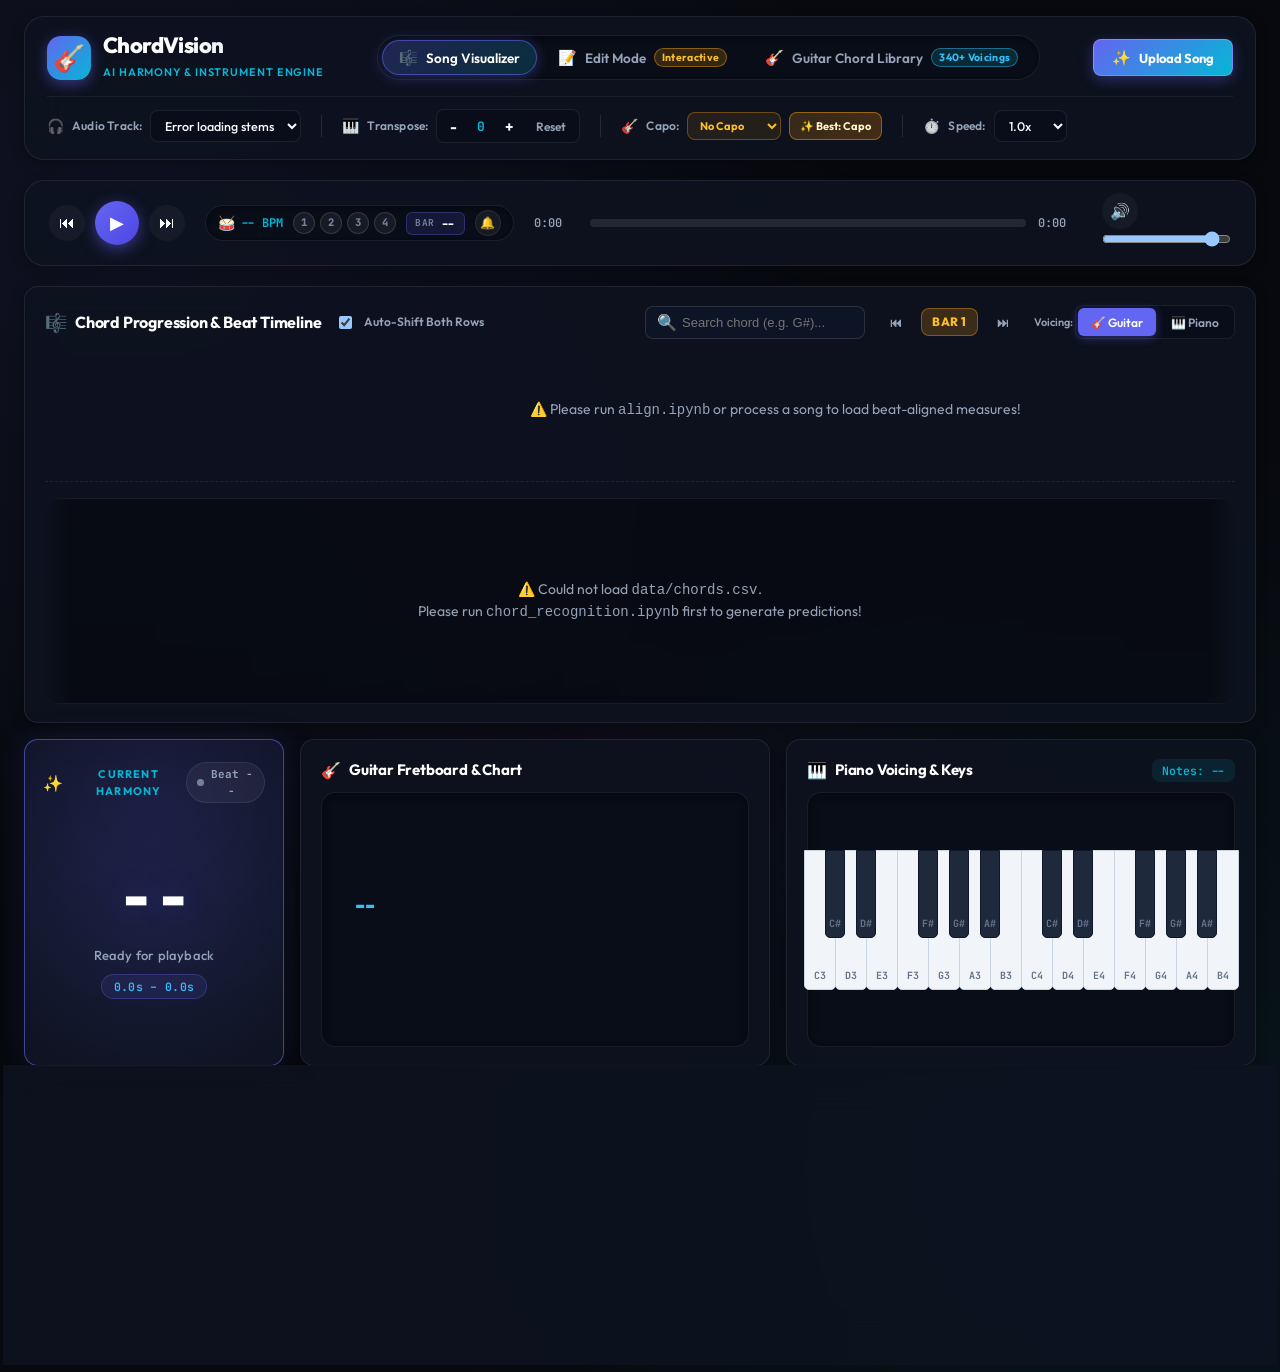
==== commit 8042a554: "fix upload bug" ====
--- a/static/index.html
+++ b/static/index.html
@@ -16,63 +16,77 @@
 <body>
   <div class="app-container">
     <!-- TOP NAVIGATION BAR -->
+    <!-- TOP NAVIGATION & CONTROL BAR -->
     <header class="app-header">
-      <div class="brand">
-        <div class="brand-icon">🎸</div>
-        <div class="brand-text">
-          <h1>ChordVision</h1>
-          <span class="badge-tag">AI Harmony & Instrument Engine</span>
+      <!-- TIER 1: BRAND, PRIMARY NAVIGATION, AND UPLOAD CTA -->
+      <div class="header-top-row">
+        <div class="brand">
+          <div class="brand-icon" aria-hidden="true">🎸</div>
+          <div class="brand-text">
+            <h1>ChordVision</h1>
+            <span class="badge-tag">AI Harmony &amp; Instrument Engine</span>
+          </div>
+        </div>
+
+        <!-- MAIN APP VIEW NAVIGATION TABS -->
+        <nav class="nav-view-tabs" role="tablist" aria-label="Main Application Views">
+          <button id="nav-tab-visualizer" class="nav-tab-btn active" role="tab" aria-selected="true" title="Song Audio Visualizer & Realtime Chord Detection">
+            <span class="tab-icon">🎼</span>
+            <span>Song Visualizer</span>
+          </button>
+          <button id="nav-tab-editor" class="nav-tab-btn" role="tab" aria-selected="false" title="Interactive Chord & Beat Editor (Drag, Gap Insert, Delete & Harmony)">
+            <span class="tab-icon">📝</span>
+            <span>Edit Mode</span>
+            <span class="tab-badge tab-badge-amber">Interactive</span>
+          </button>
+          <button id="nav-tab-library" class="nav-tab-btn" role="tab" aria-selected="false" title="Complete Guitar Chord & Voicings Encyclopedia (CHORD_ALTERNATIVES_DB)">
+            <span class="tab-icon">🎸</span>
+            <span>Guitar Chord Library</span>
+            <span class="tab-badge tab-badge-blue">340+ Voicings</span>
+          </button>
+        </nav>
+
+        <!-- Primary CTA: Upload Song Button -->
+        <div class="header-top-actions">
+          <button id="btn-open-upload" class="btn btn-upload-hero" title="Upload any song for AI stem separation and chord detection">
+            <span class="upload-icon">✨</span>
+            <span>Upload Song</span>
+          </button>
         </div>
       </div>
 
-      <!-- MAIN APP VIEW NAVIGATION TABS -->
-      <nav class="nav-view-tabs">
-        <button id="nav-tab-visualizer" class="nav-tab-btn active" title="Song Audio Visualizer & Realtime Chord Detection">
-          <span class="tab-icon">🎼</span>
-          <span>Song Visualizer</span>
-        </button>
-        <button id="nav-tab-editor" class="nav-tab-btn" title="Interactive Chord & Beat Editor (Drag, Gap Insert, Delete & Harmony)">
-          <span class="tab-icon">📝</span>
-          <span>Edit Mode</span>
-          <span class="tab-badge" style="background: rgba(245, 158, 11, 0.2); color: #fbbf24; border-color: rgba(245, 158, 11, 0.4);">Interactive</span>
-        </button>
-        <button id="nav-tab-library" class="nav-tab-btn" title="Complete Guitar Chord & Voicings Encyclopedia (CHORD_ALTERNATIVES_DB)">
-          <span class="tab-icon">🎸</span>
-          <span>Guitar Chord Library</span>
-          <span class="tab-badge">340+ Voicings</span>
-        </button>
-      </nav>
-
-      <div class="header-controls">
-        <!-- Upload Song Action Button -->
-        <button id="btn-open-upload" class="btn btn-upload-hero" title="Upload any song for AI stem separation and chord detection">
-          <span class="upload-icon">✨</span>
-          <span>Upload Song</span>
-        </button>
-
+      <!-- TIER 2: UNIFIED TRANSPORT & AUDIO SETTINGS RACK -->
+      <div class="header-toolbar" role="toolbar" aria-label="Playback and Instrument Controls">
         <!-- Stem Selector Dropdown -->
-        <div class="control-group" id="stem-select-group">
+        <div class="toolbar-group" id="stem-select-group">
+          <span class="toolbar-icon" aria-hidden="true">🎧</span>
           <label for="stem-select">Audio Track:</label>
-          <select id="stem-select" class="custom-select">
+          <select id="stem-select" class="custom-select custom-select-sm" aria-label="Audio Track Stem Selection">
             <option value="loading">Loading audio tracks...</option>
           </select>
         </div>
 
+        <div class="toolbar-divider" aria-hidden="true"></div>
+
         <!-- Transpose Controller -->
-        <div class="control-group transpose-group" id="transpose-group">
+        <div class="toolbar-group transpose-group" id="transpose-group">
+          <span class="toolbar-icon" aria-hidden="true">🎹</span>
           <label>Transpose:</label>
-          <div class="btn-group">
-            <button id="transpose-down" class="btn btn-sm btn-icon" title="Transpose Down 1 Semitone">-</button>
-            <span id="transpose-val" class="tag-val">0</span>
-            <button id="transpose-up" class="btn btn-sm btn-icon" title="Transpose Up 1 Semitone">+</button>
-            <button id="transpose-reset" class="btn btn-sm btn-ghost" title="Reset Key">Reset</button>
-          </div>
-        </div>
+          <div class="btn-group transpose-btn-group" role="group" aria-label="Transpose controls">
+            <button id="transpose-down" class="btn btn-sm btn-icon" title="Transpose Down 1 Semitone" aria-label="Transpose Down 1 Semitone">-</button>
+            <span id="transpose-val" class="tag-val" aria-live="polite">0</span>
+            <button id="transpose-up" class="btn btn-sm btn-icon" title="Transpose Up 1 Semitone" aria-label="Transpose Up 1 Semitone">+</button>
+            <button id="transpose-reset" class="btn btn-sm btn-ghost" title="Reset Key to Original" aria-label="Reset Key">Reset</button>
+          </div>
+        </div>
+
+        <div class="toolbar-divider" aria-hidden="true"></div>
 
         <!-- Capo Controller (Synchronized across Visualizer & Edit Mode) -->
-        <div class="control-group capo-group" id="header-capo-group">
+        <div class="toolbar-group capo-group" id="header-capo-group">
+          <span class="toolbar-icon" aria-hidden="true">🎸</span>
           <label for="capo-select">Capo:</label>
-          <select id="capo-select" class="custom-select custom-select-sm capo-select">
+          <select id="capo-select" class="custom-select custom-select-sm capo-select" aria-label="Capo Fret Selection">
             <option value="0">No Capo</option>
             <option value="1">Capo 1</option>
             <option value="2">Capo 2</option>
@@ -87,10 +101,13 @@
           </button>
         </div>
 
+        <div class="toolbar-divider" aria-hidden="true"></div>
+
         <!-- Speed Selector -->
-        <div class="control-group" id="speed-select-group">
+        <div class="toolbar-group" id="speed-select-group">
+          <span class="toolbar-icon" aria-hidden="true">⏱️</span>
           <label for="speed-select">Speed:</label>
-          <select id="speed-select" class="custom-select custom-select-sm">
+          <select id="speed-select" class="custom-select custom-select-sm" aria-label="Playback Speed">
             <option value="0.5">0.5x</option>
             <option value="0.75">0.75x</option>
             <option value="1.0" selected>1.0x</option>
@@ -168,8 +185,8 @@
             </div>
 
             <div class="sheet-toggles">
-              <label class="toggle-label">
-                <input type="checkbox" id="auto-scroll-toggle" checked>
+              <label class="toggle-label" for="auto-scroll-toggle">
+                <input type="checkbox" id="auto-scroll-toggle" aria-label="Auto-Shift Both Rows" checked>
                 <span class="toggle-custom"></span>
                 Auto-Shift Both Rows
               </label>
@@ -344,8 +361,8 @@
               <h2>Interactive Timeline (Edit Chords & Beats)</h2>
             </div>
             <div class="sheet-toggles">
-              <label class="toggle-label">
-                <input type="checkbox" id="editor-auto-scroll-toggle" checked>
+              <label class="toggle-label" for="editor-auto-scroll-toggle">
+                <input type="checkbox" id="editor-auto-scroll-toggle" aria-label="Auto-Shift Playhead" checked>
                 <span class="toggle-custom"></span>
                 Auto-Shift Playhead
               </label>
@@ -601,89 +618,23 @@
 
           <!-- SOURCE TABS -->
           <div class="modal-tabs" id="modal-source-tabs">
-            <button type="button" class="modal-tab-btn active" id="tab-btn-file">
+            <button type="button" class="modal-tab-btn active" id="tab-btn-youtube" aria-label="YouTube Link">
+              <div class="yt-live-pill-mini">
+                <span class="yt-dot"></span>
+                <span class="yt-brand-text">YouTube</span>
+              </div>
+              <span>Link</span>
+            </button>
+            <button type="button" class="modal-tab-btn" id="tab-btn-file">
               <span class="tab-icon">📁</span>
               <span>Local Audio File</span>
             </button>
-            <button type="button" class="modal-tab-btn" id="tab-btn-youtube">
-              <div class="yt-live-pill-mini">
-                <span class="yt-dot"></span>
-                <span class="yt-brand-text">YouTube</span>
-              </div>
-              <span>Link &amp; Convert</span>
-            </button>
           </div>
 
           <!-- 1. FILE & YOUTUBE SELECTION FORM SECTION -->
           <div id="upload-form-section" class="upload-form-section">
-            <!-- TAB PANEL A: FILE UPLOAD -->
-            <div id="panel-file-upload" class="tab-panel active">
-              <div id="upload-dropzone" class="upload-dropzone">
-                <div class="dropzone-icon">🚀</div>
-                <h4>Drag &amp; drop song here</h4>
-                <p class="dropzone-hint">Supports MP3, WAV, M4A, FLAC, OGG, AAC (up to 100MB)</p>
-                <button type="button" class="btn btn-sm btn-select-file">Browse Audio File</button>
-                <input type="file" id="music-file-input" accept="audio/*,.mp3,.wav,.m4a,.flac,.ogg,.aac" aria-label="Upload audio file" style="display: none;">
-              </div>
-
-              <div id="file-details" class="file-details-card" style="display: none;">
-                <div class="file-info-group">
-                  <span class="file-type-badge">AUDIO</span>
-                  <div class="file-text-info">
-                    <span id="selected-file-name" class="file-name">song.mp3</span>
-                    <span id="selected-file-size" class="file-size">0.00 MB</span>
-                  </div>
-                </div>
-                <button id="btn-remove-file" class="btn-remove-file" title="Remove file">✕</button>
-              </div>
-
-              <!-- OR DIVIDER -->
-              <div class="upload-or-divider">
-                <span>OR IMPORT FROM YOUTUBE</span>
-              </div>
-
-              <!-- SLEEK YOUTUBE QUICK BAR INSIDE FILE PANEL -->
-              <div class="panel-yt-unified-card" id="panel-yt-unified-card">
-                <div class="yt-unified-header">
-                  <div class="yt-live-pill">
-                    <span class="yt-dot"></span>
-                    <span class="yt-brand-text">YouTube</span>
-                  </div>
-                  <span class="yt-unified-title">Paste YouTube link to extract MP3 &amp; detect chords:</span>
-                </div>
-                <div class="yt-unified-input-row">
-                  <div class="yt-unified-input-wrap">
-                    <span class="yt-quick-icon">🔗</span>
-                    <input type="url" id="yt-frontend-input" class="yt-frontend-input" placeholder="https://www.youtube.com/watch?v=... or https://youtu.be/..." autocomplete="off" spellcheck="false" aria-label="YouTube video URL for audio separation">
-                    <button type="button" id="btn-yt-frontend-clear" class="btn-quick-clear" style="display: none;" title="Clear">✕</button>
-                  </div>
-                  <button type="button" id="btn-yt-frontend-submit" class="btn btn-yt-convert" disabled>
-                    <span class="btn-icon">⚡</span>
-                    <span>Convert &amp; Run</span>
-                  </button>
-                </div>
-              </div>
-
-              <div class="upload-feature-pills">
-                <div class="feature-pill"><span>🎛️</span> Demucs 4-Stem Separation</div>
-                <div class="feature-pill"><span>🎹</span> Accompaniment Mixing</div>
-                <div class="feature-pill"><span>🎼</span> BTC Transformer Chords</div>
-              </div>
-
-              <div class="modal-actions">
-                <button id="btn-start-upload" class="btn btn-hero-action" disabled>
-                  <span>⚡ Start AI Processing</span>
-                </button>
-              </div>
-
-              <div class="modal-footer-switch">
-                <span>Want dedicated YouTube controls?</span>
-                <button type="button" class="btn-switch-link" id="btn-switch-to-yt-tab">Open YouTube Tab &rarr;</button>
-              </div>
-            </div>
-
-            <!-- TAB PANEL B: YOUTUBE LINK -->
-            <div id="panel-youtube-upload" class="tab-panel" style="display: none;">
+            <!-- TAB PANEL A: YOUTUBE LINK -->
+            <div id="panel-youtube-upload" class="tab-panel active">
               <div class="youtube-input-card">
                 <div class="youtube-header">
                   <div class="yt-live-pill">
@@ -726,6 +677,45 @@
                 <button type="button" class="btn-switch-link" id="btn-switch-to-file-tab">Switch to Local File &rarr;</button>
               </div>
             </div>
+
+            <!-- TAB PANEL B: FILE UPLOAD -->
+            <div id="panel-file-upload" class="tab-panel" style="display: none;">
+              <div id="upload-dropzone" class="upload-dropzone">
+                <div class="dropzone-icon">🚀</div>
+                <h4>Drag &amp; drop song here</h4>
+                <p class="dropzone-hint">Supports MP3, WAV, M4A, FLAC, OGG, AAC (up to 100MB)</p>
+                <button type="button" class="btn btn-sm btn-select-file">Browse Audio File</button>
+                <input type="file" id="music-file-input" accept="audio/*,.mp3,.wav,.m4a,.flac,.ogg,.aac" aria-label="Upload audio file" style="display: none;">
+              </div>
+
+              <div id="file-details" class="file-details-card" style="display: none;">
+                <div class="file-info-group">
+                  <span class="file-type-badge">AUDIO</span>
+                  <div class="file-text-info">
+                    <span id="selected-file-name" class="file-name">song.mp3</span>
+                    <span id="selected-file-size" class="file-size">0.00 MB</span>
+                  </div>
+                </div>
+                <button id="btn-remove-file" class="btn-remove-file" title="Remove file">✕</button>
+              </div>
+
+              <div class="upload-feature-pills">
+                <div class="feature-pill"><span>🎛️</span> Demucs 4-Stem Separation</div>
+                <div class="feature-pill"><span>🎹</span> Accompaniment Mixing</div>
+                <div class="feature-pill"><span>🎼</span> BTC Transformer Chords</div>
+              </div>
+
+              <div class="modal-actions">
+                <button id="btn-start-upload" class="btn btn-hero-action" disabled>
+                  <span>⚡ Start AI Processing</span>
+                </button>
+              </div>
+
+              <div class="modal-footer-switch">
+                <span>Want to import from a YouTube link instead?</span>
+                <button type="button" class="btn-switch-link" id="btn-switch-to-yt-tab">Switch to YouTube Link &rarr;</button>
+              </div>
+            </div>
           </div>
 
           <!-- 2. LIVE PROGRESS TRACKING SECTION -->
@@ -802,6 +792,13 @@
                 <span class="step-badge">Pending</span>
               </div>
             </div>
+
+            <!-- CANCEL / RESET ACTION -->
+            <div class="progress-cancel-row">
+              <button type="button" id="btn-cancel-pipeline" class="btn btn-sm btn-ghost btn-cancel-progress" title="Cancel current processing and return to upload form">
+                <span>✕ Cancel &amp; Reset</span>
+              </button>
+            </div>
           </div>
         </div>
       </div>
--- a/static/style.css
+++ b/static/style.css
@@ -4,12 +4,13 @@
 
 :root {
   color-scheme: dark;
-  --bg-main: #0b0e14;
-  --bg-card: rgba(19, 24, 38, 0.85);
-  --bg-card-hover: rgba(26, 33, 52, 0.95);
-  --bg-panel: rgba(14, 18, 28, 0.9);
+  --bg-main: #07090e;
+  --bg-card: rgba(14, 19, 32, 0.88);
+  --bg-card-hover: rgba(22, 29, 48, 0.95);
+  --bg-panel: rgba(10, 14, 25, 0.92);
   --border-subtle: rgba(255, 255, 255, 0.08);
-  --border-active: rgba(99, 102, 241, 0.5);
+  --border-active: rgba(99, 102, 241, 0.6);
+  --border-glow: rgba(99, 102, 241, 0.35);
 
   --accent-primary: #6366f1;
   --accent-primary-hover: #4f46e5;
@@ -21,27 +22,31 @@
   --accent-rose: #f43f5e;
   --accent-purple: #a855f7;
 
+  /* Dynamic active chord color & ambient lighting */
+  --active-root-color: #6366f1;
+  --active-root-glow: rgba(99, 102, 241, 0.25);
+
   --text-main: #f8fafc;
   --text-muted: #94a3b8;
-  --text-dim: #64748b;
-
-  --font-family: 'Outfit', -apple-system, BlinkMacSystemFont, sans-serif;
-  --font-heading: 'Outfit', -apple-system, BlinkMacSystemFont, sans-serif;
-  --font-mono: 'JetBrains Mono', monospace;
+  --text-dim: #71829d;
+
+  --font-family: 'Outfit', -apple-system, BlinkMacSystemFont, "Segoe UI", Roboto, sans-serif;
+  --font-heading: 'Outfit', -apple-system, BlinkMacSystemFont, "Segoe UI", Roboto, sans-serif;
+  --font-mono: 'JetBrains Mono', ui-monospace, SFMono-Regular, Menlo, Monaco, Consolas, monospace;
 
   --radius-sm: 8px;
   --radius-md: 14px;
   --radius-lg: 20px;
   --radius-full: 9999px;
 
-  --shadow-sm: 0 4px 12px rgba(0, 0, 0, 0.25);
-  --shadow-md: 0 8px 24px rgba(0, 0, 0, 0.35);
-  --shadow-glow: 0 0 30px var(--accent-primary-glow);
+  --shadow-sm: 0 4px 14px rgba(0, 0, 0, 0.3);
+  --shadow-md: 0 8px 26px rgba(0, 0, 0, 0.45);
+  --shadow-glow: 0 0 32px var(--accent-primary-glow);
 
   /* Modern Scrollbar Tokens */
   --scrollbar-thumb: rgba(255, 255, 255, 0.2);
-  --scrollbar-thumb-hover: rgba(255, 255, 255, 0.35);
-  --scrollbar-track: rgba(11, 14, 20, 0.5);
+  --scrollbar-thumb-hover: rgba(255, 255, 255, 0.38);
+  --scrollbar-track: rgba(7, 9, 14, 0.6);
 }
 
 *,
@@ -50,6 +55,12 @@
   box-sizing: border-box;
   margin: 0;
   padding: 0;
+}
+
+/* Accessible standard focus ring */
+:focus-visible {
+  outline: 2px solid var(--accent-primary);
+  outline-offset: 2px;
 }
 
 /* Modern standard scrollbar compliant with W3C / Baseline */
@@ -78,52 +89,68 @@
 body {
   background-color: var(--bg-main);
   background-image:
-    radial-gradient(circle at 10% 20%, rgba(99, 102, 241, 0.08) 0%, transparent 40%),
-    radial-gradient(circle at 90% 80%, rgba(6, 182, 212, 0.06) 0%, transparent 40%);
+    radial-gradient(circle at 10% 15%, rgba(99, 102, 241, 0.09) 0%, transparent 45%),
+    radial-gradient(circle at 90% 85%, rgba(6, 182, 212, 0.07) 0%, transparent 45%),
+    radial-gradient(circle at 50% 50%, rgba(168, 85, 247, 0.04) 0%, transparent 50%);
   color: var(--text-main);
   font-family: var(--font-family);
   min-height: 100vh;
   overflow-x: hidden;
   line-height: 1.5;
+  font-feature-settings: "cv02", "cv03", "cv04", "cv11";
 }
 
 /* =========================================================
-   APP CONTAINER & HEADER
+   APP CONTAINER & TWO-TIER HEADER
    ========================================================= */
 
 .app-container {
   display: flex;
   flex-direction: column;
   min-height: 100vh;
-  max-width: 1700px;
+  max-width: 1720px;
   margin: 0 auto;
-  padding: 16px 24px 32px 24px;
+  padding: 16px 24px 36px 24px;
 }
 
 .app-header {
   display: flex;
-  justify-content: space-between;
-  align-items: center;
-  padding: 12px 24px;
+  flex-direction: column;
   background: var(--bg-card);
-  -webkit-backdrop-filter: blur(16px);
-  backdrop-filter: blur(16px);
+  -webkit-backdrop-filter: blur(20px);
+  backdrop-filter: blur(20px);
   border: 1px solid var(--border-subtle);
   border-radius: var(--radius-lg);
   margin-bottom: 20px;
   box-shadow: var(--shadow-sm);
+  padding: 16px 22px;
+  gap: 14px;
+  transition: border-color 0.2s ease, box-shadow 0.2s ease;
+}
+
+.app-header:hover {
+  border-color: rgba(255, 255, 255, 0.12);
+}
+
+/* Tier 1: Brand + View Switcher + Upload CTA */
+.header-top-row {
+  display: flex;
+  justify-content: space-between;
+  align-items: center;
+  gap: 20px;
+  width: 100%;
   flex-wrap: wrap;
-  gap: 16px;
 }
 
 .brand {
   display: flex;
   align-items: center;
   gap: 12px;
+  user-select: none;
 }
 
 .brand-icon {
-  font-size: 28px;
+  font-size: 26px;
   background: linear-gradient(135deg, #6366f1, #06b6d4);
   width: 44px;
   height: 44px;
@@ -131,111 +158,156 @@
   align-items: center;
   justify-content: center;
   border-radius: var(--radius-md);
-  box-shadow: 0 4px 12px rgba(99, 102, 241, 0.4);
+  box-shadow: 0 4px 14px rgba(99, 102, 241, 0.45);
+  transition: transform 0.2s ease;
+}
+
+.brand:hover .brand-icon {
+  transform: scale(1.05) rotate(-3deg);
 }
 
 .brand-text h1 {
   font-size: 22px;
   font-weight: 800;
-  letter-spacing: -0.5px;
-  background: linear-gradient(90deg, #ffffff, #cbd5e1);
+  letter-spacing: -0.6px;
+  background: linear-gradient(90deg, #ffffff 30%, #cbd5e1 100%);
   -webkit-background-clip: text;
   background-clip: text;
   -webkit-text-fill-color: transparent;
+  line-height: 1.15;
 }
 
 .badge-tag {
   font-size: 11px;
   font-weight: 600;
   text-transform: uppercase;
-  letter-spacing: 0.8px;
+  letter-spacing: 0.9px;
   color: var(--accent-cyan);
 }
 
-.header-controls {
-  display: flex;
-  align-items: center;
+.header-top-actions {
+  display: flex;
+  align-items: center;
+  gap: 12px;
+}
+
+/* Tier 2: Unified Transport & Audio Settings Rack */
+.header-toolbar {
+  display: flex;
+  align-items: center;
+  flex-wrap: wrap;
   gap: 16px;
-  flex-wrap: wrap;
-}
-
-.control-group {
-  display: flex;
+  padding-top: 12px;
+  border-top: 1px solid rgba(255, 255, 255, 0.06);
+  width: 100%;
+}
+
+.toolbar-group {
+  display: inline-flex;
   align-items: center;
   gap: 8px;
 }
 
-.control-group label {
-  font-size: 13px;
-  font-weight: 500;
+.toolbar-icon {
+  font-size: 14px;
+  opacity: 0.85;
+}
+
+.toolbar-group label {
+  font-size: 12px;
+  font-weight: 600;
   color: var(--text-muted);
+  letter-spacing: 0.2px;
+}
+
+.toolbar-divider {
+  width: 1px;
+  height: 22px;
+  background: rgba(255, 255, 255, 0.1);
+  margin: 0 4px;
 }
 
 .custom-select {
-  background: rgba(14, 18, 28, 0.9);
+  background: rgba(10, 14, 25, 0.92);
   color: var(--text-main);
   border: 1px solid var(--border-subtle);
-  padding: 8px 14px;
+  padding: 7px 14px;
   border-radius: var(--radius-sm);
   font-family: var(--font-family);
-  font-size: 13px;
+  font-size: 12.5px;
   font-weight: 500;
   cursor: pointer;
   outline: none;
-  transition: all 0.2s ease;
+  transition: all 0.2s cubic-bezier(0.4, 0, 0.2, 1);
 }
 
 .custom-select:hover,
 .custom-select:focus {
   border-color: var(--accent-primary);
-  box-shadow: 0 0 10px rgba(99, 102, 241, 0.25);
+  box-shadow: 0 0 12px rgba(99, 102, 241, 0.3);
+  background: rgba(14, 20, 36, 0.95);
 }
 
 .custom-select-sm {
-  padding: 6px 10px;
+  padding: 5px 10px;
+  height: 32px;
 }
 
 .btn-group {
-  display: flex;
-  align-items: center;
-  background: rgba(14, 18, 28, 0.9);
+  display: inline-flex;
+  align-items: center;
+  background: rgba(10, 14, 25, 0.92);
   border: 1px solid var(--border-subtle);
   border-radius: var(--radius-sm);
   padding: 2px;
+  gap: 2px;
 }
 
 .mode-toggle-group .btn {
   border-radius: 6px;
   padding: 5px 12px;
   font-size: 12px;
+  font-weight: 600;
 }
 
 .mode-toggle-group .btn.active {
   background: var(--accent-primary);
   color: #fff;
-  box-shadow: 0 2px 8px rgba(99, 102, 241, 0.4);
+  box-shadow: 0 2px 10px rgba(99, 102, 241, 0.4);
 }
 
 .btn {
   background: var(--accent-primary);
   color: #fff;
   border: none;
-  padding: 8px 14px;
+  padding: 8px 16px;
   border-radius: var(--radius-sm);
   font-family: var(--font-family);
   font-size: 13px;
   font-weight: 600;
   cursor: pointer;
-  transition: all 0.2s ease;
+  transition: all 0.2s cubic-bezier(0.4, 0, 0.2, 1);
+  display: inline-flex;
+  align-items: center;
+  justify-content: center;
+  gap: 6px;
+  user-select: none;
 }
 
 .btn:hover {
   background: var(--accent-primary-hover);
+  transform: translateY(-1px);
+  box-shadow: 0 4px 12px rgba(99, 102, 241, 0.35);
+}
+
+.btn:active {
+  transform: translateY(0);
 }
 
 .btn-sm {
   padding: 4px 10px;
   font-size: 12px;
+  height: 28px;
 }
 
 .btn-icon {
@@ -246,23 +318,30 @@
   justify-content: center;
   background: transparent;
   color: var(--text-main);
-  font-size: 16px;
+  font-size: 15px;
   font-weight: bold;
+  border-radius: 5px;
+  padding: 0;
 }
 
 .btn-icon:hover {
-  background: rgba(255, 255, 255, 0.1);
+  background: rgba(255, 255, 255, 0.12);
   color: #fff;
+  transform: none;
+  box-shadow: none;
 }
 
 .btn-ghost {
   background: transparent;
   color: var(--text-muted);
+  border: 1px solid transparent;
 }
 
 .btn-ghost:hover {
   background: rgba(255, 255, 255, 0.08);
   color: var(--text-main);
+  transform: none;
+  box-shadow: none;
 }
 
 .tag-val {
@@ -272,6 +351,7 @@
   min-width: 24px;
   text-align: center;
   color: var(--accent-cyan);
+  font-variant-numeric: tabular-nums;
 }
 
 /* =========================================================
@@ -465,16 +545,32 @@
    ========================================================= */
 
 .hero-chord-card {
+  position: relative;
+  overflow: hidden;
   display: flex;
   flex-direction: column;
   justify-content: center;
   align-items: center;
-  background: linear-gradient(135deg, rgba(26, 32, 50, 0.9), rgba(14, 18, 28, 0.95));
+  background: radial-gradient(circle at 50% 20%, rgba(99, 102, 241, 0.16) 0%, rgba(14, 19, 32, 0.95) 75%);
   border: 1px solid var(--border-active);
-  box-shadow: var(--shadow-glow);
+  box-shadow: 0 8px 30px rgba(0, 0, 0, 0.5), 0 0 32px -4px var(--active-root-glow, rgba(99, 102, 241, 0.3));
   text-align: center;
   min-height: 310px;
-  padding: 20px 16px;
+  padding: 22px 18px;
+  transition: border-color 0.3s ease, box-shadow 0.3s ease;
+}
+
+.hero-chord-card::before {
+  content: '';
+  position: absolute;
+  top: -40%;
+  left: -40%;
+  width: 180%;
+  height: 180%;
+  background: radial-gradient(circle at center, var(--active-root-color, #6366f1) 0%, transparent 60%);
+  opacity: 0.14;
+  pointer-events: none;
+  transition: all 0.4s ease;
 }
 
 .hero-chord-header {
@@ -483,12 +579,14 @@
   align-items: center;
   margin-bottom: 16px;
   width: 100%;
+  position: relative;
+  z-index: 2;
 }
 
 .subheading {
   font-size: 11px;
   font-weight: 700;
-  letter-spacing: 1px;
+  letter-spacing: 1.2px;
   color: var(--accent-cyan);
 }
 
@@ -498,6 +596,8 @@
   align-items: center;
   justify-content: center;
   flex: 1;
+  position: relative;
+  z-index: 2;
 }
 
 .chord-display-text {
@@ -505,9 +605,9 @@
   font-size: 64px;
   font-weight: 800;
   line-height: 1.1;
-  letter-spacing: -1px;
+  letter-spacing: -1.5px;
   color: #ffffff;
-  text-shadow: 0 0 30px var(--accent-primary-glow);
+  text-shadow: 0 0 30px var(--active-root-glow, var(--accent-primary-glow));
   transition: all 0.15s cubic-bezier(0.4, 0, 0.2, 1);
 }
 
@@ -656,10 +756,11 @@
   display: flex;
   align-items: center;
   justify-content: space-around;
-  background: #080b11;
-  border-radius: var(--radius-sm);
-  border: 1px solid rgba(255, 255, 255, 0.06);
-  padding: 12px 18px;
+  background: rgba(8, 12, 22, 0.75);
+  border-radius: var(--radius-md);
+  border: 1px solid rgba(255, 255, 255, 0.07);
+  box-shadow: inset 0 2px 8px rgba(0, 0, 0, 0.4);
+  padding: 14px 20px;
   gap: 20px;
   flex: 1;
 }
@@ -832,10 +933,11 @@
 }
 
 .piano-wrapper {
-  background: #080b11;
+  background: rgba(8, 12, 22, 0.75);
   padding: 16px 14px;
-  border-radius: var(--radius-sm);
-  border: 1px solid rgba(255, 255, 255, 0.06);
+  border-radius: var(--radius-md);
+  border: 1px solid rgba(255, 255, 255, 0.07);
+  box-shadow: inset 0 2px 8px rgba(0, 0, 0, 0.4);
   display: flex;
   justify-content: center;
   align-items: center;
@@ -1134,32 +1236,38 @@
 .player-bar {
   width: 100%;
   background: var(--bg-card);
-  -webkit-backdrop-filter: blur(16px);
-  backdrop-filter: blur(16px);
+  -webkit-backdrop-filter: blur(20px);
+  backdrop-filter: blur(20px);
   border: 1px solid var(--border-subtle);
   border-radius: var(--radius-lg);
   padding: 12px 24px;
   box-shadow: var(--shadow-sm);
   margin-bottom: 20px;
+  transition: border-color 0.2s ease, box-shadow 0.2s ease;
+}
+
+.player-bar:hover {
+  border-color: rgba(255, 255, 255, 0.12);
 }
 
 .player-content {
   display: flex;
   align-items: center;
-  gap: 24px;
+  gap: 20px;
+  justify-content: space-between;
 }
 
 .player-controls {
   display: flex;
   align-items: center;
-  gap: 12px;
+  gap: 10px;
 }
 
 .player-btn {
-  background: transparent;
-  border: none;
+  background: rgba(255, 255, 255, 0.04);
+  border: 1px solid transparent;
   color: var(--text-main);
-  font-size: 18px;
+  font-size: 16px;
   cursor: pointer;
   width: 36px;
   height: 36px;
@@ -1167,25 +1275,32 @@
   display: flex;
   align-items: center;
   justify-content: center;
-  transition: all 0.15s ease;
+  transition: all 0.15s cubic-bezier(0.4, 0, 0.2, 1);
 }
 
 .player-btn:hover {
-  background: rgba(255, 255, 255, 0.1);
+  background: rgba(255, 255, 255, 0.12);
+  color: #fff;
+  transform: scale(1.05);
+}
+
+.player-btn:active {
+  transform: scale(0.96);
 }
 
 .play-btn-hero {
-  width: 46px;
-  height: 46px;
+  width: 44px;
+  height: 44px;
   background: linear-gradient(135deg, #6366f1, #4f46e5);
   color: #fff;
-  font-size: 20px;
+  font-size: 18px;
   box-shadow: 0 4px 16px rgba(99, 102, 241, 0.5);
+  border: none;
 }
 
 .play-btn-hero:hover {
-  transform: scale(1.06);
-  box-shadow: 0 6px 20px rgba(99, 102, 241, 0.7);
+  transform: scale(1.08);
+  box-shadow: 0 6px 22px rgba(99, 102, 241, 0.7);
 }
 
 /* --- BEAT TRACKER & RHYTHM HUD --- */
@@ -1193,13 +1308,14 @@
   display: flex;
   align-items: center;
   gap: 10px;
-  background: rgba(255, 255, 255, 0.04);
-  border: 1px solid var(--border-subtle);
+  background: rgba(8, 12, 22, 0.7);
+  border: 1px solid rgba(255, 255, 255, 0.08);
   border-radius: var(--radius-full);
-  padding: 4px 10px;
+  padding: 4px 12px;
   -webkit-backdrop-filter: blur(12px);
   backdrop-filter: blur(12px);
   user-select: none;
+  box-shadow: inset 0 2px 4px rgba(0, 0, 0, 0.35);
 }
 
 .beat-hud-badge {
@@ -1207,9 +1323,10 @@
   align-items: center;
   gap: 6px;
   font-family: var(--font-mono);
-  font-size: 11.5px;
+  font-size: 12px;
   font-weight: 700;
   color: var(--accent-cyan);
+  font-variant-numeric: tabular-nums;
 }
 
 .beat-icon {
@@ -1219,12 +1336,12 @@
 .beat-dots-container {
   display: flex;
   align-items: center;
-  gap: 4px;
+  gap: 5px;
 }
 
 .beat-dot {
-  width: 20px;
-  height: 20px;
+  width: 22px;
+  height: 22px;
   border-radius: 50%;
   background: rgba(255, 255, 255, 0.06);
   border: 1px solid rgba(255, 255, 255, 0.12);
@@ -1242,41 +1359,43 @@
   background: linear-gradient(135deg, #6366f1, #3b82f6);
   color: #ffffff;
   border-color: #818cf8;
-  transform: scale(1.18);
-  box-shadow: 0 0 12px rgba(99, 102, 241, 0.8);
+  transform: scale(1.15);
+  box-shadow: 0 0 14px rgba(99, 102, 241, 0.85);
 }
 
 .beat-dot.active.downbeat {
   background: linear-gradient(135deg, #f59e0b, #f43f5e);
   color: #ffffff;
   border-color: #fbbf24;
-  transform: scale(1.25);
-  box-shadow: 0 0 16px rgba(245, 158, 11, 0.95);
+  transform: scale(1.22);
+  box-shadow: 0 0 18px rgba(245, 158, 11, 0.95);
 }
 
 .measure-counter-badge {
   display: flex;
   align-items: center;
-  gap: 4px;
-  background: rgba(99, 102, 241, 0.12);
-  border: 1px solid rgba(99, 102, 241, 0.25);
+  gap: 5px;
+  background: rgba(99, 102, 241, 0.14);
+  border: 1px solid rgba(99, 102, 241, 0.3);
   border-radius: 6px;
-  padding: 2px 7px;
+  padding: 2px 8px;
   font-family: var(--font-mono);
-  font-size: 11px;
+  font-size: 11.5px;
 }
 
 .measure-label {
   color: var(--text-dim);
-  font-size: 9px;
-  font-weight: 700;
+  font-size: 9.5px;
+  font-weight: 700;
+  letter-spacing: 0.5px;
 }
 
 .measure-val {
   color: #ffffff;
   font-weight: 800;
-  min-width: 14px;
+  min-width: 16px;
   text-align: center;
+  font-variant-numeric: tabular-nums;
 }
 
 .btn-metronome {
@@ -1301,10 +1420,10 @@
 }
 
 .btn-metronome.active {
-  background: linear-gradient(135deg, rgba(99, 102, 241, 0.35), rgba(6, 182, 212, 0.35));
+  background: linear-gradient(135deg, rgba(99, 102, 241, 0.4), rgba(6, 182, 212, 0.4));
   border-color: var(--accent-cyan);
   color: #38bdf8;
-  box-shadow: 0 0 10px rgba(6, 182, 212, 0.5);
+  box-shadow: 0 0 12px rgba(6, 182, 212, 0.6);
 }
 
 /* Hero Chord Card Beat Badge */
@@ -1360,6 +1479,7 @@
   align-items: center;
   gap: 12px;
   flex: 1;
+  min-width: 220px;
 }
 
 .time-text {
@@ -1368,17 +1488,54 @@
   font-weight: 600;
   color: var(--text-muted);
   min-width: 44px;
+  font-variant-numeric: tabular-nums;
 }
 
 .scrubber-bar-container {
   position: relative;
   flex: 1;
   height: 8px;
-  background: rgba(255, 255, 255, 0.1);
-  border-radius: 4px;
+  background: rgba(255, 255, 255, 0.09);
+  border-radius: var(--radius-full);
   display: flex;
   align-items: center;
   cursor: pointer;
+  transition: height 0.15s ease;
+}
+
+.scrubber-bar-container:hover {
+  height: 10px;
+}
+
+.scrubber-fill {
+  position: absolute;
+  left: 0;
+  top: 0;
+  height: 100%;
+  width: 0%;
+  background: linear-gradient(90deg, #6366f1, #06b6d4);
+  border-radius: var(--radius-full);
+  pointer-events: none;
+  transition: width 0.05s linear;
+}
+
+.scrubber-fill::after {
+  content: '';
+  position: absolute;
+  right: -5px;
+  top: 50%;
+  transform: translateY(-50%);
+  width: 12px;
+  height: 12px;
+  background: #ffffff;
+  border-radius: 50%;
+  box-shadow: 0 0 8px rgba(6, 182, 212, 0.7);
+  opacity: 0;
+  transition: opacity 0.15s ease;
+}
+
+.scrubber-bar-container:hover .scrubber-fill::after {
+  opacity: 1;
 }
 
 #audio-scrubber {
@@ -1388,30 +1545,7 @@
   opacity: 0;
   cursor: pointer;
   z-index: 5;
-}
-
-.scrubber-fill {
-  position: absolute;
-  top: 0;
-  left: 0;
-  height: 100%;
-  width: 0%;
-  background: linear-gradient(90deg, #6366f1, #06b6d4);
-  border-radius: 4px;
-  pointer-events: none;
-}
-
-.player-volume-area {
-  display: flex;
-  align-items: center;
-  gap: 8px;
-  width: 140px;
-}
-
-.volume-slider {
-  width: 100%;
-  accent-color: var(--accent-primary);
-  cursor: pointer;
+  margin: 0;
 }
 
 /* Custom Scrollbar */
@@ -1470,7 +1604,7 @@
 
 .alternatives-grid {
   display: grid;
-  grid-template-columns: repeat(auto-fit, minmax(220px, 1fr));
+  grid-template-columns: repeat(auto-fill, minmax(180px, 220px));
   gap: 16px;
   width: 100%;
 }
@@ -2055,6 +2189,29 @@
   color: var(--accent-rose);
 }
 
+.progress-cancel-row {
+  display: flex;
+  justify-content: center;
+  margin-top: 18px;
+}
+
+.btn-cancel-progress {
+  color: var(--text-dim);
+  font-size: 12px;
+  padding: 6px 16px;
+  border-radius: var(--radius-sm);
+  border: 1px solid rgba(255, 255, 255, 0.12);
+  background: rgba(255, 255, 255, 0.03);
+  cursor: pointer;
+  transition: all 0.2s ease;
+}
+
+.btn-cancel-progress:hover {
+  color: var(--accent-rose);
+  border-color: rgba(244, 63, 94, 0.4);
+  background: rgba(244, 63, 94, 0.08);
+}
+
 .upload-error-banner {
   background: rgba(244, 63, 94, 0.15);
   border: 1px solid rgba(244, 63, 94, 0.4);
@@ -2077,57 +2234,69 @@
    ========================================================= */
 
 .nav-view-tabs {
-  display: flex;
-  align-items: center;
-  gap: 6px;
-  background: rgba(10, 14, 24, 0.7);
+  display: inline-flex;
+  align-items: center;
+  gap: 4px;
+  background: rgba(8, 12, 22, 0.75);
   padding: 4px;
   border-radius: var(--radius-full);
   border: 1px solid var(--border-subtle);
+  box-shadow: inset 0 2px 5px rgba(0, 0, 0, 0.4);
 }
 
 .nav-tab-btn {
-  display: flex;
+  display: inline-flex;
   align-items: center;
   gap: 8px;
-  padding: 8px 18px;
+  padding: 7px 16px;
   border-radius: var(--radius-full);
-  border: none;
+  border: 1px solid transparent;
   background: transparent;
   color: var(--text-muted);
   font-family: var(--font-family);
-  font-size: 14px;
+  font-size: 13.5px;
   font-weight: 600;
   cursor: pointer;
-  transition: all 0.25s cubic-bezier(0.4, 0, 0.2, 1);
+  transition: all 0.2s cubic-bezier(0.4, 0, 0.2, 1);
   white-space: nowrap;
+  user-select: none;
 }
 
 .nav-tab-btn:hover {
   color: var(--text-main);
-  background: rgba(255, 255, 255, 0.05);
+  background: rgba(255, 255, 255, 0.06);
 }
 
 .nav-tab-btn.active {
-  background: linear-gradient(135deg, rgba(99, 102, 241, 0.3) 0%, rgba(6, 182, 212, 0.25) 100%);
+  background: linear-gradient(135deg, rgba(99, 102, 241, 0.28) 0%, rgba(6, 182, 212, 0.2) 100%);
   color: #ffffff;
-  border: 1px solid rgba(99, 102, 241, 0.5);
-  box-shadow: 0 2px 14px rgba(99, 102, 241, 0.28);
+  border: 1px solid rgba(99, 102, 241, 0.55);
+  box-shadow: 0 2px 14px rgba(99, 102, 241, 0.35);
 }
 
 .nav-tab-btn .tab-icon {
-  font-size: 16px;
+  font-size: 15px;
 }
 
 .nav-tab-btn .tab-badge {
-  font-size: 11px;
-  padding: 2px 8px;
+  font-size: 10.5px;
+  padding: 2px 7px;
   border-radius: 999px;
-  background: rgba(6, 182, 212, 0.2);
-  color: #38bdf8;
-  border: 1px solid rgba(56, 189, 248, 0.35);
   font-weight: 700;
   letter-spacing: 0.3px;
+  line-height: 1.2;
+}
+
+.tab-badge-amber {
+  background: rgba(245, 158, 11, 0.18) !important;
+  color: #fbbf24 !important;
+  border: 1px solid rgba(245, 158, 11, 0.45) !important;
+}
+
+.tab-badge-blue {
+  background: rgba(6, 182, 212, 0.18) !important;
+  color: #38bdf8 !important;
+  border: 1px solid rgba(56, 189, 248, 0.45) !important;
 }
 
 .btn-jump-lib {
@@ -3329,16 +3498,24 @@
 }
 
 .tape-beat-cell {
-  background: rgba(0, 0, 0, 0.35);
+  background: rgba(8, 12, 22, 0.65);
   border-radius: 12px;
-  padding: 10px 8px;
+  padding: 8px 6px;
   text-align: center;
-  border: 1px solid rgba(255, 255, 255, 0.06);
+  border: 1px solid rgba(255, 255, 255, 0.07);
   display: flex;
   flex-direction: column;
-  min-height: 155px;
-  transition: all 0.15s ease;
+  justify-content: space-between;
+  min-height: 152px;
+  height: 100%;
+  transition: all 0.18s cubic-bezier(0.4, 0, 0.2, 1);
   overflow: hidden;
+  user-select: none;
+}
+
+.tape-beat-cell:hover {
+  background: rgba(20, 28, 48, 0.85);
+  border-color: rgba(99, 102, 241, 0.4);
 }
 
 .tape-beat-cell.downbeat-cell {
@@ -3351,7 +3528,7 @@
   background: linear-gradient(135deg, rgba(99, 102, 241, 0.55), rgba(6, 182, 212, 0.45)) !important;
   border-color: #38bdf8 !important;
   box-shadow: 0 0 18px rgba(56, 189, 248, 0.75), inset 0 0 8px rgba(99, 102, 241, 0.35) !important;
-  transform: translateY(-2px) scale(1.06);
+  transform: translateY(-2px) scale(1.04);
   z-index: 10;
 }
 
@@ -3359,7 +3536,7 @@
 .editor-measure-card.active-tape-bar {
   border-color: rgba(56, 189, 248, 0.75) !important;
   box-shadow: 0 0 20px rgba(56, 189, 248, 0.3), 0 8px 24px rgba(0, 0, 0, 0.5) !important;
-  background: rgba(15, 23, 42, 0.85) !important;
+  background: rgba(15, 23, 42, 0.9) !important;
 }
 
 .tape-beat-top {
@@ -3368,13 +3545,15 @@
   align-items: center;
   padding: 3px 6px;
   border-radius: 6px;
-  margin-bottom: 6px;
+  margin-bottom: 4px;
 }
 
 .tape-beat-tag {
-  font-size: 11px;
-  font-weight: 700;
+  font-size: 10.5px;
+  font-weight: 800;
+  font-family: var(--font-mono);
   color: #ffffff;
+  letter-spacing: 0.4px;
 }
 
 .tape-beat-time {
@@ -3385,12 +3564,14 @@
 }
 
 .tape-beat-chord {
-  font-size: 18px;
+  font-family: var(--font-mono);
+  font-size: 16px;
   font-weight: 800;
-  margin: 4px 0;
+  margin: 2px 0 4px 0;
   white-space: nowrap;
   overflow: hidden;
   text-overflow: ellipsis;
+  line-height: 1.2;
 }
 
 .tape-beat-sounding {
@@ -3403,31 +3584,35 @@
   display: flex;
   justify-content: center;
   align-items: center;
-  min-height: 72px;
-  height: 72px;
+  min-height: 68px;
+  height: 68px;
   margin-top: auto;
+  overflow: hidden;
 }
 
 .tape-mini-chart .mini-fretboard-svg {
-  width: 98px;
-  height: 82px;
+  width: 68px;
+  height: 68px;
+  max-width: 100%;
+  max-height: 100%;
 }
 
 .tape-mini-chart .mini-piano-svg {
-  width: 54px;
-  height: 48px;
+  width: 68px;
+  height: 40px;
+  max-width: 100%;
 }
 
 .tape-chord-held {
   font-size: 13px;
-  color: #64748b;
+  color: #71829d;
   opacity: 0.7;
 }
 
 .tape-hold-dash {
   width: 18px;
   height: 2px;
-  background: rgba(255, 255, 255, 0.12);
+  background: rgba(255, 255, 255, 0.15);
   border-radius: 2px;
   margin: auto;
 }
@@ -4144,13 +4329,23 @@
 .yt-url-input {
   flex: 1;
   background: transparent;
-  border: none;
-  outline: none;
+  border: none !important;
+  outline: none !important;
+  box-shadow: none !important;
   color: #ffffff;
   font-family: var(--font-body);
   font-size: 13.5px;
   padding: 8px 4px;
   min-width: 0;
+}
+
+.yt-url-input:focus,
+.yt-url-input:focus-visible,
+#youtube-url-input:focus,
+#youtube-url-input:focus-visible {
+  border: none !important;
+  outline: none !important;
+  box-shadow: none !important;
 }
 
 .yt-url-input::placeholder {
@@ -4326,6 +4521,12 @@
   outline-offset: 2px;
 }
 
+.yt-url-input:focus-visible,
+#youtube-url-input:focus-visible {
+  outline: none !important;
+  box-shadow: none !important;
+}
+
 /* Reduced Motion Compliance */
 @media (prefers-reduced-motion: reduce) {
   *,
@@ -4353,32 +4554,73 @@
   }
 }
 
-/* Header & Controls Responsive Polish */
+/* Responsive Adaptations for Two-Tier Header & Controls */
 @media (max-width: 1200px) {
   .app-header {
-    flex-direction: column;
-    align-items: stretch;
+    padding: 14px 18px;
+    gap: 12px;
+  }
+
+  .header-top-row {
+    flex-wrap: wrap;
     gap: 14px;
-    padding: 14px 18px;
   }
 
-  .brand {
-    justify-content: flex-start;
+  .header-toolbar {
+    gap: 12px;
   }
-
+}
+
+@media (max-width: 992px) {
   .nav-view-tabs {
-    align-self: flex-start;
+    order: 3;
+    width: 100%;
+    justify-content: center;
+    margin-top: 4px;
   }
 
-  .header-controls {
-    justify-content: flex-start;
-    gap: 12px;
+  .player-content {
+    flex-wrap: wrap;
+    gap: 14px;
+  }
+
+  .player-scrubber-area {
+    order: 4;
+    width: 100%;
+    min-width: 100%;
+  }
+
+  .stage-grid {
+    grid-template-columns: repeat(auto-fit, minmax(300px, 1fr));
   }
 }
 
 @media (max-width: 768px) {
   .app-container {
     padding: 10px 12px 24px 12px;
+  }
+
+  .app-header {
+    padding: 12px 14px;
+  }
+
+  .brand-text h1 {
+    font-size: 19px;
+  }
+
+  .header-toolbar {
+    flex-direction: column;
+    align-items: stretch;
+    gap: 10px;
+  }
+
+  .toolbar-divider {
+    display: none;
+  }
+
+  .toolbar-group {
+    justify-content: space-between;
+    width: 100%;
   }
 
   .player-content {
@@ -4387,10 +4629,19 @@
     gap: 12px;
   }
 
+  .player-controls {
+    justify-content: center;
+  }
+
   .player-beat-area {
     justify-content: center;
   }
 
+  .player-volume-area {
+    width: 100%;
+    justify-content: center;
+  }
+
   .stage-grid {
     grid-template-columns: 1fr;
   }
